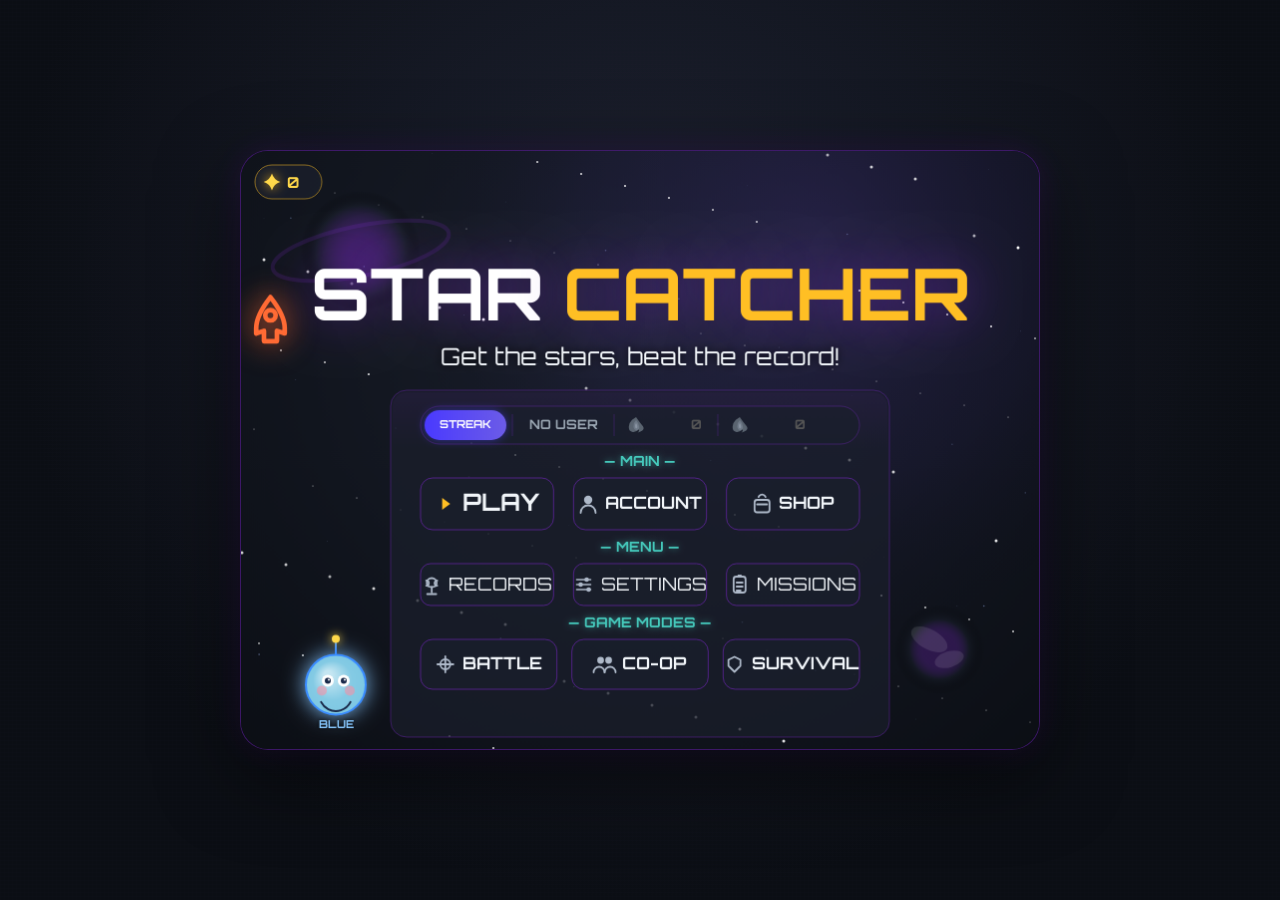
==== star-catcher-TEST.html @ f792147d "Added the shop and fixed some issues" ====
<!DOCTYPE html>
<html lang="en">

<head>
    <meta charset="UTF-8">
    <meta name="viewport" content="width=device-width, initial-scale=1.0">
    <title>🚀 Star Catcher - Space Game</title>
    <link href="https://fonts.googleapis.com/css2?family=Orbitron:wght@400;600;700;900&display=swap" rel="stylesheet">
    <link rel="stylesheet" href="palette.css">
    <style>
        :root {
            --ink: #f4f1e8;
            --muted: #9aa6b2;
            --panel: rgba(10, 15, 24, 0.86);
            --panel-strong: rgba(7, 10, 16, 0.96);
            --accent: #ff9f43;
            --accent-soft: #ffd56a;
            --accent-alt: #49d7c8;
            --border: rgba(255, 255, 255, 0.14);
        }

        * {
            box-sizing: border-box;
        }

        body {
            margin: 0;
            min-height: 100vh;
            display: grid;
            place-items: center;
            padding: 12px;
            background-color: var(--ink-black);
            background: radial-gradient(circle at 50% 30%, var(--shadow-grey) 0%, var(--ink-black) 70%);
            font-family: 'Orbitron', sans-serif;
            overflow: hidden;
            user-select: none;
            color: var(--platinum);
        }

        body::before {
            content: '';
            position: fixed;
            inset: 0;
            pointer-events: none;
            background-image:
                linear-gradient(rgba(138, 43, 226, 0.03) 1px, transparent 1px),
                linear-gradient(90deg, rgba(138, 43, 226, 0.02) 1px, transparent 1px),
                radial-gradient(circle at 50% 30%, rgba(138, 43, 226, 0.06), transparent 64%);
            background-size: 100% 4px, 4px 100%, auto;
            mix-blend-mode: screen;
            opacity: 0.20;
        }

        #gameCanvas {
            width: min(100vw - 24px, 800px);
            height: auto;
            max-height: calc(100vh - 24px);
            aspect-ratio: 4 / 3;
            border: 1px solid rgba(138, 43, 226, 0.4);
            border-radius: 28px;
            box-shadow:
                0 24px 80px rgba(0, 0, 0, 0.56),
                0 0 32px rgba(138, 43, 226, 0.15),
                0 0 0 1px rgba(138, 43, 226, 0.12) inset;
            background: rgba(6, 10, 18, 0.58);
            backdrop-filter: blur(8px) saturate(120%);
            cursor: pointer;
            touch-action: none;
            user-select: none;
        }

        .hud-button {
            position: fixed;
            z-index: 50;
            display: flex;
            align-items: center;
            justify-content: center;
            border: none;
            font-family: 'Orbitron', sans-serif;
            cursor: pointer;
            user-select: none;
            touch-action: manipulation;
            transition: transform 0.18s ease, box-shadow 0.18s ease, border-color 0.18s ease, background 0.18s ease;
        }

        .hud-button:active {
            transform: translateY(1px) scale(0.98);
        }

        .hud-button--pause {
            width: 72px;
            height: 72px;
            border-radius: 16px;
            border: 1px solid rgba(138, 43, 226, 0.4);
            background: rgba(26, 31, 44, 0.75);
            backdrop-filter: blur(10px);
            -webkit-backdrop-filter: blur(10px);
            color: var(--amber-gold);
            font-size: 32px;
            font-weight: 900;
            box-shadow: 0 8px 32px rgba(0, 0, 0, 0.5), 0 0 24px rgba(138, 43, 226, 0.15);
            transition: all 0.25s ease-in-out;
        }

        .hud-button--pause:hover {
            border-color: rgba(138, 43, 226, 0.9);
            box-shadow: 0 8px 32px rgba(0, 0, 0, 0.5), 0 0 15px rgba(138, 43, 226, 0.8);
            transform: translateY(-2px) scale(1.03);
        }

        .hud-button--pause:active {
            transform: scale(0.98);
            border-color: rgba(255, 191, 36, 0.8);
        }

        .key-hint {
            position: fixed;
            z-index: 50;
            display: none;
            align-items: center;
            justify-content: center;
            padding: 0 12px;
            min-width: 42px;
            height: 30px;
            border-radius: 15px;
            background: linear-gradient(180deg, rgba(70, 50, 10, 0.95), rgba(35, 22, 5, 0.95));
            border: 1px solid #ffd84a;
            color: #ffd84a;
            font-family: 'Orbitron', sans-serif;
            font-size: 14px;
            font-weight: 900;
            letter-spacing: 1px;
            text-shadow: 0 0 8px rgba(255, 216, 74, 0.7);
            box-shadow: 0 0 14px rgba(255, 216, 74, 0.4);
            opacity: 0;
            transition: opacity 0.28s ease;
            pointer-events: none;
            user-select: none;
            white-space: nowrap;
        }

        .account-card {
            display: none;
            position: absolute;
            /* Dropped from 50% so the card sits clearly below the
               account title/subtitle drawn at the top of the canvas. */
            top: 56%;
            left: 50%;
            transform: translate(-50%, -50%);
            z-index: 30;
            /* Phase-2A Glassmorphism: shadow-grey semi-transparent with blur */
            background: rgba(26, 31, 44, 0.75);
            backdrop-filter: blur(10px);
            -webkit-backdrop-filter: blur(10px);
            padding: 24px 22px 20px;
            border-radius: 16px;
            border: 1px solid rgba(138, 43, 226, 0.4);
            box-shadow: 0 8px 32px 0 rgba(0, 0, 0, 0.5), 0 0 20px rgba(138, 43, 226, 0.08);
            width: min(92vw, 360px);
            text-align: center;
        }

        .account-card__title {
            color: var(--platinum);
            font-family: 'Orbitron', sans-serif;
            font-size: 20px;
            margin-bottom: 18px;
            font-weight: 700;
            letter-spacing: 2px;
            text-transform: uppercase;
            text-shadow: 0 0 10px rgba(138, 43, 226, 0.6);
        }

        .account-card__input {
            width: 100%;
            background: rgba(26, 31, 44, 0.85);
            color: white;
            border: 1px solid rgba(138, 43, 226, 0.4);
            border-radius: 12px;
            padding: 12px;
            font-family: 'Orbitron', sans-serif;
            font-size: 18px;
            text-align: center;
            box-sizing: border-box;
            outline: none;
        }

        .account-card__input:focus {
            border-color: rgba(138, 43, 226, 0.8);
            box-shadow: 0 0 0 3px rgba(138, 43, 226, 0.2);
        }

        .account-card__actions {
            margin-top: 18px;
            display: flex;
            flex-wrap: wrap;
            justify-content: center;
            gap: 10px;
        }

        .account-card__button {
            display: inline-flex;
            align-items: center;
            justify-content: center;
            gap: 6px;
            flex: 1 1 112px;
            min-height: 40px;
            border-radius: 14px;
            border: 1px solid transparent;
            font-family: 'Orbitron', sans-serif;
            font-size: 13px;
            font-weight: 600;
            letter-spacing: 1px;
            cursor: pointer;
            transition: all 0.25s ease-in-out;
        }

        .account-card__button:hover {
            transform: translateY(-2px) scale(1.03);
        }

        .account-card__button:active {
            transform: scale(0.98);
        }

        .account-card__button--ghost {
            background: rgba(26, 31, 44, 0.75);
            color: var(--platinum);
            border-color: rgba(138, 43, 226, 0.3);
            transition: all 0.25s ease-in-out;
        }

        .account-card__button--ghost:hover {
            border-color: rgba(138, 43, 226, 0.7);
            box-shadow: 0 0 12px rgba(138, 43, 226, 0.4);
            transform: translateY(-2px) scale(1.03);
        }

        .account-card__button--ghost:active {
            transform: scale(0.98);
        }

        .account-card__button--primary {
            background: linear-gradient(135deg, #8a2be2, #6a1fb0);
            color: #ffffff;
            box-shadow: 0 0 16px rgba(138, 43, 226, 0.35);
            transition: all 0.25s ease-in-out;
        }

        .account-card__button--primary:hover {
            box-shadow: 0 0 15px rgba(255, 191, 36, 0.8);
            border-color: rgba(255, 191, 36, 0.6);
            background: linear-gradient(135deg, #a03cf0, #7a2ac0);
            transform: translateY(-2px) scale(1.03);
        }

        .account-card__button--primary:active {
            transform: scale(0.98);
            border-color: rgba(255, 191, 36, 0.9);
        }

        .account-card__button--secondary {
            background: rgba(26, 31, 44, 0.85);
            color: var(--platinum);
            border-color: rgba(138, 43, 226, 0.3);
            transition: all 0.25s ease-in-out;
        }

        .account-card__button--secondary:hover {
            border-color: rgba(138, 43, 226, 0.8);
            box-shadow: 0 0 15px rgba(138, 43, 226, 0.5);
            transform: translateY(-2px) scale(1.03);
        }

        .account-card__button--secondary:active {
            transform: scale(0.98);
        }

        .account-card__button--danger {
            margin-top: 10px;
            background: rgba(26, 31, 44, 0.85);
            color: #ffb0b0;
            border-color: rgba(255, 120, 120, 0.22);
            transition: all 0.25s ease-in-out;
        }

        .account-card__button--danger:hover {
            border-color: rgba(255, 120, 120, 0.6);
            box-shadow: 0 0 15px rgba(255, 80, 80, 0.4);
            transform: translateY(-2px) scale(1.03);
        }

        .account-card__button--danger:active {
            transform: scale(0.98);
        }
    </style>
</head>

<body>
    <canvas id="gameCanvas" width="800" height="600"></canvas>

    <button id="pauseButton" class="hud-button hud-button--pause" aria-label="Game Pause" aria-keyshortcuts="P"
        title="Pause / Resume (press P)" style="display: none;">
        <svg id="pauseIcon" width="28" height="28" viewBox="0 0 24 24" fill="currentColor" aria-hidden="true">
            <rect x="5" y="4" width="5" height="16" rx="1.5" />
            <rect x="14" y="4" width="5" height="16" rx="1.5" />
        </svg>
    </button>

    <!-- Small "P" key hint pill that sits BESIDE the pause button so the
         player sees that the keyboard shortcut exists. Hidden by default
         (display:none) and shown only during PLAYING / PAUSED via JS. The
         same gold palette as the menu's "M KEY" pill keeps it on-brand and
         gives the indicator visual weight without competing with the
         pause icon for attention. -->
    <span id="pauseKeyHint" class="key-hint" aria-hidden="true">P</span>
    <!-- S key hint pill — stacked directly below the P pill by the
         modified positionPauseKeyHint function so the player sees
         that the keyboard shortcut exists. Hidden by default
         (display:none) and shown only during PLAYING / PAUSED via
         JS, mirroring the P pill exactly. Same gold palette so it
         reads as its sibling rather than a separate widget. -->
    <span id="saveKeyHint" class="key-hint" aria-hidden="true">S</span>

    <div id="mobileAccountInput" class="account-card">
        <div class="account-card__title"><svg width="16" height="16" viewBox="-9 -9 18 18" fill="none"
                stroke="currentColor" stroke-width="1.6" stroke-linecap="round" aria-hidden="true">
                <circle cx="0" cy="-3.5" r="3.2" />
                <path d="M-7 7a7 7 0 0 1 14 0" />
            </svg> NEW ACCOUNT</div>
        <input type="text" id="accountMobileInput" maxlength="12" placeholder="Name (max 12 char)"
            class="account-card__input">
        <div class="account-card__actions">
            <button id="mobileClearNameBtn" class="account-card__button account-card__button--ghost"><svg width="14"
                    height="14" viewBox="-1 -1 14 14" fill="none" stroke="currentColor" stroke-width="1.5"
                    stroke-linecap="round" stroke-linejoin="round" aria-hidden="true">
                    <path d="M2 3.5h8M3.5 3.5l.6 7a1 1 0 0 0 1 .9h3.8a1 1 0 0 0 1-.9l.6-7" />
                    <path d="M5.5 3V2.2a.8.8 0 0 1 .8-.7h1.4a.8.8 0 0 1 .8.7V3" />
                </svg> Clear Name</button>
            <button id="mobileConfirmBtn" class="account-card__button account-card__button--primary"><svg width="14"
                    height="14" viewBox="-1 -1 14 14" fill="none" stroke="currentColor" stroke-width="2.2"
                    stroke-linecap="round" stroke-linejoin="round" aria-hidden="true">
                    <path d="M2 7l3 3L12 3" />
                </svg> CONFIRM</button>
            <button id="mobileCancelBtn" class="account-card__button account-card__button--secondary"><svg width="14"
                    height="14" viewBox="-1 -1 14 14" fill="none" stroke="currentColor" stroke-width="2.2"
                    stroke-linecap="round" aria-hidden="true">
                    <path d="M3 3l8 8M11 3l-8 8" />
                </svg> CANCEL</button>
        </div>
        <div style="margin-top: 15px;">
            <button id="mobileClearAccountBtn" class="account-card__button account-card__button--danger"><svg width="14"
                    height="14" viewBox="-1 -1 14 14" fill="none" stroke="currentColor" stroke-width="1.5"
                    stroke-linecap="round" stroke-linejoin="round" aria-hidden="true">
                    <path d="M2 3.5h8M3.5 3.5l.6 7a1 1 0 0 0 1 .9h3.8a1 1 0 0 0 1-.9l.6-7" />
                    <path d="M5.5 3V2.2a.8.8 0 0 1 .8-.7h1.4a.8.8 0 0 1 .8.7V3" />
                </svg> Clear Account</button>
        </div>
    </div>


    <script>
        /* ============================================================
           STAR CATCHER - single-file game code
           ------------------------------------------------------------
           TABLE OF CONTENTS
            0.  Setup: canvas, context, device helpers
            1.  Game state and global variables
            2.  Audio setup (music + SFX)
            3.  Records management (localStorage)
            4.  Game logic (missions, entities, run lifecycle)
            5.  Update loops (classic/survival/battle/boss/coop)
            6.  Drawing functions (screens + renderers)
            7.  Menu action dispatch
            8.  Input handlers, save helpers and DOM wiring
            9.  Polyfill and utilities
            10. Game loop and initialization
           ------------------------------------------------------------
           Conventions
            - Top-level sections are numbered "N. TITLE".
            - Subsections are marked "// ===== N.M title =====".
            - All comments are written in English.
        ============================================================ */
        /* ============================================================
           0. SETUP CANVAS AND CONTEXT
        ============================================================ */
        const FIRE_RATE_COOLDOWN_MS = 140; // minimum delay between shots in Battle mode

        const canvas = document.getElementById('gameCanvas');
        const ctx = canvas.getContext('2d');
        // Right-click on the canvas normally pops the browser context
        // menu (Reload, Inspect, etc.). Battle Mode uses right-click to
        // fire a blue ray bullet, so the menu must be suppressed while
        // the player is interacting with the game. preventDefault on
        // `contextmenu` does not affect left-click behaviour, so the
        // existing ship-move handler keeps working untouched.
        // ===== 0.1 Canvas + right-click suppression =====
        canvas.addEventListener('contextmenu', (e) => {
            e.preventDefault();
        });

        // ===== Settings-panel wheel scroll ===========================
        // Mouse-wheel / trackpad vertical scroll acts ONLY while the
        // SETTINGS screen is up; in every other state the event is a
        // no-op so the existing targetX-write in mousemove keeps the
        // ship steering untouched. deltaY is sign-only-amplified by a
        // fixed step (~120 px) so a single physical wheel notch jumps
        // roughly one row instead of micro-scrolling by line height.
        // preventDefault stops the browser from intercepting it for
        // page-scroll on touch devices that emulate wheel events.
        // ===== 0.2 Settings-panel wheel scroll =====
        canvas.addEventListener('wheel', (e) => {
            if (gameState !== GAME_STATES.SETTINGS) return;
            const step = 120;
            const next = settingsScrollY + Math.sign(e.deltaY) * step;
            // Use SETTINGS_SCROLL_MAX (module-level) instead of the
            // local `scrollRange` declared inside drawSettingsScreen,
            // otherwise the reference would throw a ReferenceError
            // when the wheel handler fires before that function has
            // ever been called.
            settingsScrollY = Math.max(0, Math.min(next, SETTINGS_SCROLL_MAX));
            e.preventDefault();
        }, { passive: false });

        // Detect a touch-first device or narrow viewport — used to dial
        // back background / overlay work on phones. Re-evaluated on
        // resize and orientationchange so a tablet that narrows after
        // boot picks up the same perf tweaks.
        // ===== 0.3 Device detection (mobile) =====
        function detectMobile() {
            return ('ontouchstart' in window || navigator.maxTouchPoints > 0)
                || window.innerWidth <= 768;
        }
        let IS_MOBILE = detectMobile();
        window.addEventListener('resize', () => {
            IS_MOBILE = detectMobile();
            positionPauseButton();
        });
        window.addEventListener('orientationchange', () => {
            IS_MOBILE = detectMobile();
            // Reposition after the orientationchange event finishes —
            // some browsers fire before the new viewport dimensions are
            // committed, so a short timeout locks in the correct layout.
            setTimeout(positionPauseButton, 100);
        });

        // Convert a DOM event (mouse OR touch) into canvas-internal pixel
        // coordinates. Re-evaluates the bounding rect on every call so
        // it stays correct across orientation changes and address-bar
        // resizes, which cost essentially nothing.
        // ===== 0.4 Input -> canvas-coordinate helper =====
        function getGameCoords(event) {
            const rect = canvas.getBoundingClientRect();
            const scaleX = canvas.width / rect.width;
            const scaleY = canvas.height / rect.height;
            let clientX, clientY;
            if (event.touches && event.touches.length > 0) {
                clientX = event.touches[0].clientX;
                clientY = event.touches[0].clientY;
            } else if (event.changedTouches && event.changedTouches.length > 0) {
                clientX = event.changedTouches[0].clientX;
                clientY = event.changedTouches[0].clientY;
            } else {
                clientX = event.clientX;
                clientY = event.clientY;
            }
            return {
                x: (clientX - rect.left) * scaleX,
                y: (clientY - rect.top) * scaleY
            };
        }

        /* ============================================================
           1. GAME STATE AND GLOBAL VARIABLES
        ============================================================ */
        // ===== 1.1 Game states + modes =====
        const GAME_STATES = {
            MENU: 'menu',
            ACCOUNT: 'account',
            // 'difficulty' sits BETWEEN MENU and PLAYING / BATTLE: when
            // the player taps the Battle button on the menu they
            // briefly land here to pick Easy / Normal / Hard before the
            // run actually starts. drawDifficultyScreen() handles the
            // 3-card UI + the menuButtons entries; handleMenuAction's
            // `pickDifficulty_*` cases route through startGame() with
            // the chosen difficulty set on `battleDifficulty`.
            DIFFICULTY: 'difficulty',
            // 'coopSelect' is the CO-OP equivalent of 'difficulty': a
            // small picker between the menu and the run where the player
            // chooses Same Device (the classic two-player CO-OP) or
            // Separate Devices (currently a coming-soon placeholder).
            COOP_SELECT: 'coop_select',
            PLAYING: 'playing',
            PAUSED: 'paused',
            SETTINGS: 'settings',
            RECORDS: 'records',
            MISSIONS: 'missions',
            // 'shop' is the SKIN SHOP sub-screen reachable from the main
            // menu: players spend stars (earned in Classic matches) to
            // unlock different-colored skins for the main character and
            // the Blue mascot.
            SHOP: 'shop',
            // 'bossUnlock' is a second page INSIDE the MISSION section:
            // a dedicated screen listing the three record achievements
            // that unlock BOSS FIGHT mode, with live progress and how
            // much is still missing. Opened via the '−' button on the
            // Missions screen, or automatically when a locked BOSS FIGHT
            // card is tapped in the Battle difficulty picker.
            BOSS_UNLOCK: 'boss_unlock'
        };

        const GAME_MODES = {
            CLASSIC: 'classic',
            SURVIVAL: 'survival',
            BATTLE: 'battle',
            // CO-OP: two-player mode on the same keyboard with ONE
            // shared health pool.
            //   * Blue (mouse) collects stars; catching heals the pool,
            //     missing a star drains it.
            //   * Green (arrow keys) shoots light-green beams at enemies;
            //     kills score +2 and heal the pool, enemy bullets drain it.
            //   If the shared pool hits 0, both players lose together.
            //   Score is 1 per star + 2 per enemy kill.
            COOP: 'coop',
            // BOSS FIGHT: a Battle-style duel against the crowned alien
            // UFO king. HP, kills and the HUD behave exactly like Battle;
            // on top of the usual enemies the field also carries fast
            // boss missiles, meteorites and healing stars. The mode
            // is unlocked only after the three record achievements.
            BOSS: 'boss'
        };

        // ===== 1.2 Runtime state =====
        let gameState = GAME_STATES.MENU;
        let gameMode = GAME_MODES.CLASSIC;
        let survivalStartTime = 0;        // Date.now() when survival run starts
        let survivalScorePerSecondTick = 0; // accumulator that turns real time into integer seconds
        let currentUser = null;
        let accountInput = '';
        let isPaused = false;
        // Remembers where the user was BEFORE entering SETTINGS so the
        // 'settingsBack' case can route BACK to PAUSED when SETTINGS was
        // opened from the pause overlay, and BACK to MENU otherwise.
        let gameStateBeforeSettings = GAME_STATES.MENU;
        let mobileInputVisible = false;

        // Play-time tracking: how long the player spent in the
        // PLAYING state on the current account. The timer is paused
        // while the game is PAUSED so only active play counts toward
        // the "How much time did you play" totals shown on the
        // Records screen.
        let playingStartedAt = 0;

        let settings = {
            schemaVersion: 4,                  // bump when migrations land so loadSettings skips them
            music: true,
            classicMusic: true,
            survivalMusic: true,
            sfx: true,
            menuVolume: 0.7,
            classicVolume: 0.7,
            survivalVolume: 0.7,
            // Survival mode: when true the player follows the mouse cursor
            // EXACTLY (no smoothing) and can roam anywhere on screen —
            // affects player.x AND player.y. Defaults to false so the
            // original bottom-strip dodging behaviour stays the default.
            survivalFreeMovement: false
        };

        const player = {
            x: 400,
            y: 550,
            radius: 100,
            targetX: 400,
            // Battle Mode uses HP instead of lives (Battle ships are tougher
            // and the player must weather sustained enemy fire without
            // losing all their hearts in 2 seconds).
            hp: 100
        };

        // Raw mouse/touch coordinates in canvas pixels. The mousemove
        // handler updates these on every event regardless of gameState,
        // so update() can read them in the very first frame after
        // entering Survival-with-free-movement (when the player model
        // still sits at its default y=550 but the cursor already lives
        // somewhere up at, say, y=120).
        let mouseX = 400;
        let mouseY = 550;

        // ===== 1.3 Button hover system =====
        // ----- Phase-2B Button hover tracking -----
        // Tracks which menuButtons action is currently hovered and
        // smoothly interpolates hoverStrength 0→1 (enter) / 1→0 (exit)
        // so buttons animate rather than snapping between states.
        let btnHoverTarget = null;   // menuButtons[].action string or null
        let btnHoverCurrent = null;  // currently displayed hover target (lerps toward btnHoverTarget)
        let btnHoverStrength = 0;    // 0 = idle, 1 = fully hovered
        let btnHoverLastMs = 0;      // Date.now() of last strength update
        const BTN_HOVER_LERP = 0.18; // lerp rate per ~16ms frame

        // Phase-2B: reusable glassmorphism button renderer.
        // Draws a rounded-rect button with fill + stroke + text, then
        // optionally layers a glow and scale transform when hovered.
        //   isPrimary: amber-gold glow instead of blue-violet
        //   hoverStrength: 0..1 from btnHoverStrength
        // ---- Vector icon helper (used by drawGlassButton) ----
        // Draws a small geometric icon (no emoji) inside a 22 x 22 box
        // centred on (x, y). Vector icons render pixel-identically on every
        // device (emoji does not) and read as deliberately designed.
        function drawVectorIcon(type, x, y, color, scale) {
            ctx.save();
            ctx.translate(x, y);
            // 'trophy' is an alias for the 'records' trophy artwork so
            // screens can name the icon semantically.
            if (type === 'trophy') type = 'records';
            // Optional uniform scale lets one 22x22 box serve both small
            // badges (scale ~0.6) and large hero glyphs (scale ~2.4).
            const s = scale || 1;
            if (s !== 1) ctx.scale(s, s);
            ctx.strokeStyle = color;
            ctx.fillStyle = color;
            ctx.lineWidth = 1.8;
            ctx.lineJoin = 'round';
            ctx.lineCap = 'round';

            switch (type) {
                case 'play': // filled triangle, points right
                    ctx.beginPath();
                    ctx.moveTo(-3, -6);
                    ctx.lineTo(5, 0);
                    ctx.lineTo(-3, 6);
                    ctx.closePath();
                    ctx.fill();
                    break;
                case 'chevron': { // solid right-pointing chevron (nav arrows)
                    ctx.beginPath();
                    ctx.moveTo(-5, -7);
                    ctx.lineTo(4, 0);
                    ctx.lineTo(-5, 7);
                    ctx.closePath();
                    ctx.fill();
                    break;
                }
                case 'chevronLeft': { // solid left-pointing chevron (back arrows)
                    ctx.beginPath();
                    ctx.moveTo(5, -7);
                    ctx.lineTo(-4, 0);
                    ctx.lineTo(5, 7);
                    ctx.closePath();
                    ctx.fill();
                    break;
                }
                case 'account': // head + shoulders
                    ctx.beginPath();
                    ctx.arc(0, -4, 4.2, 0, Math.PI * 2);
                    ctx.fill();
                    ctx.beginPath();
                    ctx.arc(0, 9, 7.5, Math.PI, 0);
                    ctx.stroke();
                    break;
                case 'records': { // trophy: bowl, handles, stem, base
                    ctx.beginPath();
                    ctx.arc(0, -1.5, 5, Math.PI, 0);
                    ctx.lineTo(4, 1.5);
                    ctx.quadraticCurveTo(0, 3.5, -4, 1.5);
                    ctx.closePath();
                    ctx.stroke();
                    ctx.beginPath();
                    ctx.moveTo(0, 2.5);
                    ctx.lineTo(0, 7.5);
                    ctx.moveTo(-4.5, 9.5);
                    ctx.lineTo(4.5, 9.5);
                    ctx.stroke();
                    ctx.beginPath();
                    ctx.arc(-5.5, -1.5, 2.6, Math.PI * 0.5, Math.PI * 1.5, true);
                    ctx.stroke();
                    ctx.beginPath();
                    ctx.arc(5.5, -1.5, 2.6, Math.PI * 1.5, Math.PI * 0.5, true);
                    ctx.stroke();
                    break;
                }
                case 'settings': { // three sliders with knobs
                    ctx.lineWidth = 1.6;
                    for (let i = 0; i < 3; i++) {
                        const sy = -5 + i * 5;
                        ctx.beginPath();
                        ctx.moveTo(-7, sy);
                        ctx.lineTo(7, sy);
                        ctx.stroke();
                    }
                    ctx.beginPath();
                    ctx.arc(3, -5, 2.3, 0, Math.PI * 2);
                    ctx.fill();
                    ctx.beginPath();
                    ctx.arc(-3, 0, 2.3, 0, Math.PI * 2);
                    ctx.fill();
                    ctx.beginPath();
                    ctx.arc(5, 5, 2.3, 0, Math.PI * 2);
                    ctx.fill();
                    break;
                }
                case 'missions': { // clipboard with a couple of lines
                    ctx.beginPath();
                    ctx.roundRect(-6, -8, 12, 16, 2.5);
                    ctx.stroke();
                    ctx.fillRect(-2, -10, 4, 2.5);
                    ctx.beginPath();
                    ctx.moveTo(-3, -2);
                    ctx.lineTo(3, -2);
                    ctx.moveTo(-3, 2);
                    ctx.lineTo(3, 2);
                    ctx.moveTo(-3, 6);
                    ctx.lineTo(1, 6);
                    ctx.stroke();
                    break;
                }
                case 'battle': { // crosshair
                    ctx.beginPath();
                    ctx.arc(0, 0, 5, 0, Math.PI * 2);
                    ctx.stroke();
                    ctx.beginPath();
                    ctx.moveTo(-8, 0);
                    ctx.lineTo(8, 0);
                    ctx.moveTo(0, -8);
                    ctx.lineTo(0, 8);
                    ctx.stroke();
                    break;
                }
                case 'coop': { // two overlapping player silhouettes
                    ctx.beginPath();
                    ctx.arc(-4, -4, 3.4, 0, Math.PI * 2);
                    ctx.fill();
                    ctx.beginPath();
                    ctx.arc(4, -4, 3.4, 0, Math.PI * 2);
                    ctx.fill();
                    ctx.beginPath();
                    ctx.arc(-5.5, 8, 5.5, Math.PI, 0);
                    ctx.stroke();
                    ctx.beginPath();
                    ctx.arc(5.5, 8, 5.5, Math.PI, 0);
                    ctx.stroke();
                    break;
                }
                case 'survival': { // shield (protection)
                    ctx.beginPath();
                    ctx.moveTo(0, -7.5);
                    ctx.lineTo(6, -4.5);
                    ctx.lineTo(6, 1.5);
                    ctx.lineTo(0, 7.5);
                    ctx.lineTo(-6, 1.5);
                    ctx.lineTo(-6, -4.5);
                    ctx.closePath();
                    ctx.stroke();
                    break;
                }
                case 'shield': { // shield outline (HUD)
                    ctx.beginPath();
                    ctx.moveTo(0, -8);
                    ctx.lineTo(6.5, -5.5);
                    ctx.lineTo(6.5, 2);
                    ctx.quadraticCurveTo(6.5, 6.5, 0, 9);
                    ctx.quadraticCurveTo(-6.5, 6.5, -6.5, 2);
                    ctx.lineTo(-6.5, -5.5);
                    ctx.closePath();
                    ctx.stroke();
                    break;
                }
                case 'star': { // 4-point sparkle star
                    ctx.beginPath();
                    ctx.moveTo(0, -8);
                    ctx.quadraticCurveTo(1.8, -1.8, 8, 0);
                    ctx.quadraticCurveTo(1.8, 1.8, 0, 8);
                    ctx.quadraticCurveTo(-1.8, 1.8, -8, 0);
                    ctx.quadraticCurveTo(-1.8, -1.8, 0, -8);
                    ctx.closePath();
                    ctx.fill();
                    break;
                }
                case 'skull': { // skull: cranium + eyes + jaw
                    ctx.beginPath();
                    ctx.arc(0, -2, 6.5, Math.PI, 0);
                    ctx.lineTo(6.5, 4);
                    ctx.quadraticCurveTo(6.5, 8, 4, 8);
                    ctx.lineTo(-4, 8);
                    ctx.quadraticCurveTo(-6.5, 8, -6.5, 4);
                    ctx.closePath();
                    ctx.stroke();
                    ctx.beginPath();
                    ctx.arc(-2.6, 0.5, 2, 0, Math.PI * 2);
                    ctx.fill();
                    ctx.beginPath();
                    ctx.arc(2.6, 0.5, 2, 0, Math.PI * 2);
                    ctx.fill();
                    break;
                }
                case 'target': { // concentric rings + centre dot
                    ctx.beginPath();
                    ctx.arc(0, 0, 7, 0, Math.PI * 2);
                    ctx.stroke();
                    ctx.beginPath();
                    ctx.arc(0, 0, 4.2, 0, Math.PI * 2);
                    ctx.stroke();
                    ctx.beginPath();
                    ctx.arc(0, 0, 1.4, 0, Math.PI * 2);
                    ctx.fill();
                    break;
                }
                case 'lock': { // padlock: shackle + body
                    ctx.beginPath();
                    ctx.arc(0, -3.5, 4, Math.PI, 0);
                    ctx.stroke();
                    ctx.beginPath();
                    ctx.roundRect(-6.5, -1, 13, 9, 2);
                    ctx.stroke();
                    ctx.beginPath();
                    ctx.arc(0, 2.5, 1.5, 0, Math.PI * 2);
                    ctx.fill();
                    break;
                }
                case 'crown': { // three-point crown
                    ctx.beginPath();
                    ctx.moveTo(-8, 6.5);
                    ctx.lineTo(-8, -1.5);
                    ctx.lineTo(-3.5, 3);
                    ctx.lineTo(0, -6);
                    ctx.lineTo(3.5, 3);
                    ctx.lineTo(8, -1.5);
                    ctx.lineTo(8, 6.5);
                    ctx.closePath();
                    ctx.stroke();
                    break;
                }
                case 'flame': { // flame silhouette: pointed wavy top + notched side
                    ctx.beginPath();
                    ctx.moveTo(0, -8);
                    ctx.quadraticCurveTo(1, -4.5, 4.5, -1);
                    ctx.quadraticCurveTo(7.5, 1, 7.8, 3.5);
                    ctx.quadraticCurveTo(8, 5.5, 5.5, 6);
                    ctx.quadraticCurveTo(3, 7.6, 0, 7.2);
                    ctx.quadraticCurveTo(-3.8, 7, -6.8, 4.5);
                    ctx.quadraticCurveTo(-7.8, 1.5, -5.5, -1.5);
                    ctx.quadraticCurveTo(-3.5, -4.5, -1, -5);
                    ctx.quadraticCurveTo(0, -6.5, 0, -8);
                    ctx.closePath();
                    ctx.fill();
                    break;
                }
                case 'calendar': { // calendar: header + rings
                    ctx.beginPath();
                    ctx.roundRect(-8, -6, 16, 13, 2);
                    ctx.stroke();
                    ctx.beginPath();
                    ctx.moveTo(-8, -2);
                    ctx.lineTo(8, -2);
                    ctx.stroke();
                    ctx.beginPath();
                    ctx.arc(-4.5, -8.5, 1.4, 0, Math.PI * 2);
                    ctx.stroke();
                    ctx.beginPath();
                    ctx.arc(4.5, -8.5, 1.4, 0, Math.PI * 2);
                    ctx.stroke();
                    break;
                }
                case 'check': { // check mark
                    ctx.beginPath();
                    ctx.moveTo(-6.5, 0.5);
                    ctx.lineTo(-2, 5.5);
                    ctx.lineTo(6.5, -4.5);
                    ctx.stroke();
                    break;
                }
                case 'box': { // empty rounded box (un-checked)
                    ctx.beginPath();
                    ctx.roundRect(-6.5, -6.5, 13, 13, 3);
                    ctx.stroke();
                    break;
                }
                case 'heart': { // heart
                    ctx.beginPath();
                    ctx.moveTo(0, 7);
                    ctx.bezierCurveTo(-9, 1, -6, -7, 0, -2);
                    ctx.bezierCurveTo(6, -7, 9, 1, 0, 7);
                    ctx.closePath();
                    ctx.fill();
                    break;
                }
                case 'medal': { // medal: ribbon + coin
                    ctx.beginPath();
                    ctx.arc(0, 2.5, 5.5, 0, Math.PI * 2);
                    ctx.stroke();
                    ctx.beginPath();
                    ctx.moveTo(-3.5, -0.5);
                    ctx.lineTo(-6, -8);
                    ctx.lineTo(-1.5, -5);
                    ctx.moveTo(3.5, -0.5);
                    ctx.lineTo(6, -8);
                    ctx.lineTo(1.5, -5);
                    ctx.stroke();
                    break;
                }
                case 'boom': { // explosion starburst
                    ctx.beginPath();
                    ctx.moveTo(0, -9);
                    for (let i = 1; i < 8; i++) {
                        const a = i * Math.PI / 4 - Math.PI / 2;
                        const r = i % 2 === 0 ? 9 : 4.2;
                        ctx.lineTo(Math.cos(a) * r, Math.sin(a) * r);
                    }
                    ctx.closePath();
                    ctx.fill();
                    break;
                }
                case 'home': { // house: roof + body + door
                    ctx.beginPath();
                    ctx.moveTo(-9, 2);
                    ctx.lineTo(0, -8);
                    ctx.lineTo(9, 2);
                    ctx.closePath();
                    ctx.stroke();
                    ctx.beginPath();
                    ctx.roundRect(-6, 1.5, 12, 7, 1.5);
                    ctx.stroke();
                    ctx.fillRect(-2, 4.5, 4, 4);
                    break;
                }
                case 'save': { // floppy disk
                    ctx.beginPath();
                    ctx.roundRect(-8, -7, 16, 14, 1.5);
                    ctx.stroke();
                    ctx.beginPath();
                    ctx.roundRect(-6, 4, 7, 3, 1);
                    ctx.stroke();
                    ctx.fillRect(3.5, -5, 3, 3);
                    break;
                }
                case 'shop': { // shopping bag: handle + body + stitch
                    ctx.beginPath();
                    ctx.arc(0, -5.5, 3.8, Math.PI * 1.12, Math.PI * -0.12);
                    ctx.stroke();
                    ctx.beginPath();
                    ctx.roundRect(-7.5, -4, 15, 12.5, 2.5);
                    ctx.stroke();
                    ctx.beginPath();
                    ctx.moveTo(-5, 0.5);
                    ctx.lineTo(5, 0.5);
                    ctx.stroke();
                    break;
                }
                case 'note': { // music note
                    ctx.beginPath();
                    ctx.ellipse(-4, 4.5, 2.8, 2, 0, 0, Math.PI * 2);
                    ctx.fill();
                    ctx.beginPath();
                    ctx.moveTo(-1.2, 4.5);
                    ctx.lineTo(-1.2, -5.5);
                    ctx.lineTo(6, -3.5);
                    ctx.lineTo(6, 3);
                    ctx.stroke();
                    break;
                }
                case 'speaker': { // speaker: box + cone + waves
                    ctx.beginPath();
                    ctx.roundRect(-8, -6, 5, 12, 1.5);
                    ctx.stroke();
                    ctx.beginPath();
                    ctx.moveTo(-3, -6);
                    ctx.lineTo(3, -9);
                    ctx.lineTo(3, 9);
                    ctx.lineTo(-3, 6);
                    ctx.closePath();
                    ctx.fill();
                    ctx.beginPath();
                    ctx.arc(5, 0, 2, 0, Math.PI * 2);
                    ctx.stroke();
                    ctx.beginPath();
                    ctx.arc(8.5, 0, 3, -0.9, 0.9);
                    ctx.stroke();
                    break;
                }
                case 'gamepad': { // gamepad: body + d-pad + buttons
                    ctx.beginPath();
                    ctx.roundRect(-9, -5, 18, 10, 5);
                    ctx.stroke();
                    ctx.beginPath();
                    ctx.moveTo(-4.5, -2);
                    ctx.lineTo(-4.5, 2);
                    ctx.moveTo(-6.5, 0);
                    ctx.lineTo(-2.5, 0);
                    ctx.stroke();
                    ctx.beginPath();
                    ctx.arc(4.5, -1.5, 1.2, 0, Math.PI * 2);
                    ctx.fill();
                    ctx.beginPath();
                    ctx.arc(6.5, 1.5, 1.2, 0, Math.PI * 2);
                    ctx.fill();
                    break;
                }
                case 'mouse': { // computer mouse
                    ctx.beginPath();
                    ctx.roundRect(-5, -8, 10, 16, 5);
                    ctx.stroke();
                    ctx.beginPath();
                    ctx.moveTo(0, -8);
                    ctx.lineTo(0, -2.5);
                    ctx.stroke();
                    ctx.beginPath();
                    ctx.moveTo(0, 8);
                    ctx.lineTo(0, 11);
                    ctx.stroke();
                    break;
                }
                case 'monitor': { // desktop monitor
                    ctx.beginPath();
                    ctx.roundRect(-9, -8, 18, 12, 2);
                    ctx.stroke();
                    ctx.beginPath();
                    ctx.moveTo(-3, 4);
                    ctx.lineTo(3, 4);
                    ctx.moveTo(0, 4);
                    ctx.lineTo(0, 8);
                    ctx.moveTo(-4.5, 8);
                    ctx.lineTo(4.5, 8);
                    ctx.stroke();
                    break;
                }
                case 'antenna': { // satellite dish + signal
                    ctx.beginPath();
                    ctx.arc(0, -3, 6, Math.PI * 0.8, Math.PI * 0.2, true);
                    ctx.stroke();
                    ctx.beginPath();
                    ctx.moveTo(-2.5, -7.5);
                    ctx.lineTo(2.5, -7.5);
                    ctx.stroke();
                    ctx.beginPath();
                    ctx.moveTo(0, 2);
                    ctx.lineTo(0, 9);
                    ctx.stroke();
                    ctx.beginPath();
                    ctx.arc(-8, 2, 1.5, 0, Math.PI * 2);
                    ctx.stroke();
                    break;
                }
                case 'clock': { // stopwatch / timer
                    ctx.beginPath();
                    ctx.arc(0, -1, 7, 0, Math.PI * 2);
                    ctx.stroke();
                    ctx.beginPath();
                    ctx.moveTo(0, -1);
                    ctx.lineTo(0, -5);
                    ctx.moveTo(0, -1);
                    ctx.lineTo(4, 1.5);
                    ctx.stroke();
                    ctx.beginPath();
                    ctx.moveTo(-3, -8);
                    ctx.lineTo(-3, -11);
                    ctx.moveTo(3, -8);
                    ctx.lineTo(3, -11);
                    ctx.stroke();
                    break;
                }
                case 'rocket': { // rocket: nose + body + window
                    ctx.beginPath();
                    ctx.moveTo(0, -9);
                    ctx.quadraticCurveTo(5.5, -2, 5.5, 3);
                    ctx.lineTo(5.5, 5);
                    ctx.lineTo(2.5, 4);
                    ctx.lineTo(2.5, 8);
                    ctx.lineTo(-2.5, 8);
                    ctx.lineTo(-2.5, 4);
                    ctx.lineTo(-5.5, 5);
                    ctx.lineTo(-5.5, 3);
                    ctx.quadraticCurveTo(-5.5, -2, 0, -9);
                    ctx.closePath();
                    ctx.stroke();
                    ctx.beginPath();
                    ctx.arc(0, -2, 2, 0, Math.PI * 2);
                    ctx.stroke();
                    break;
                }
                case 'refresh': { // circular retry arrow
                    ctx.beginPath();
                    ctx.arc(0, 0, 7, -0.6, 4.7, true);
                    ctx.stroke();
                    ctx.beginPath();
                    ctx.moveTo(-4.5, -7);
                    ctx.lineTo(-1.5, -2.5);
                    ctx.lineTo(3.5, -4.5);
                    ctx.stroke();
                    break;
                }
                case 'pause': { // two vertical bars
                    ctx.fillRect(-6.5, -7, 4.5, 14);
                    ctx.fillRect(2, -7, 4.5, 14);
                    break;
                }
            }
            ctx.restore();
        }

        // ----- Layered flame renderer (menu + missions streaks) -----
        // The old single-shape flame icon read as a water droplet; this
        // draws a real flame in the classic palette — an outer body,
        // an inner tongue and a hot white-yellow core, all in the default
        // red/orange/yellow colours when lit, or a grey silhouette when
        // off. The caller's shadow (flicker glow) is left untouched so
        // the streak flames keep their animated halo.
        function drawFlameIcon(x, y, scale, lit, baseColor) {
            ctx.save();
            ctx.translate(x, y);
            ctx.scale(scale, scale);
            const body = lit ? (baseColor || '#ff8a2b') : '#5a6470';
            const inner = lit
                ? (baseColor === '#e74c3c' || baseColor === '#cc4040' ? '#ff9d8a' : '#ffd98a')
                : '#6f7a88';
            const core = lit ? '#fff6da' : '#8a95a3';
            // Outer flame silhouette — pointed, wavy top with an inward
            // notch on the right so it reads as flickering fire.
            ctx.fillStyle = body;
            ctx.beginPath();
            ctx.moveTo(0, -9);
            ctx.bezierCurveTo(2.5, -5.5, 5, -2, 7.8, 1.5);
            ctx.quadraticCurveTo(9.5, 4.5, 7, 6);
            ctx.quadraticCurveTo(4.5, 7.5, 1.8, 8.4);
            ctx.quadraticCurveTo(4.2, 6.6, 3.2, 4.6);
            ctx.quadraticCurveTo(-0.5, 8.6, -4.5, 7.6);
            ctx.quadraticCurveTo(-8.5, 6.6, -8, 1.5);
            ctx.quadraticCurveTo(-7.5, -3, -4.5, -5.8);
            ctx.closePath();
            ctx.fill();
            // Inner flame tongue
            ctx.fillStyle = inner;
            ctx.beginPath();
            ctx.moveTo(0, -5.5);
            ctx.quadraticCurveTo(3.2, -2, 3.6, 2);
            ctx.quadraticCurveTo(3.8, 5, 1, 5.6);
            ctx.quadraticCurveTo(-2.5, 6, -2.8, 1.5);
            ctx.quadraticCurveTo(-3, -2.8, 0, -5.5);
            ctx.closePath();
            ctx.fill();
            // Hot white-yellow core
            ctx.fillStyle = core;
            ctx.beginPath();
            ctx.moveTo(0, -2.2);
            ctx.quadraticCurveTo(1.4, -0.2, 1.5, 1.8);
            ctx.quadraticCurveTo(1.6, 3.4, 0.4, 3.6);
            ctx.quadraticCurveTo(-1, 3.8, -1.1, 1.2);
            ctx.quadraticCurveTo(-1.2, -0.6, 0, -2.2);
            ctx.closePath();
            ctx.fill();
            ctx.restore();
        }

        // ----- Icon + text label helpers -----
        // drawIconLabel* draw a vector icon immediately LEFT of a text
        // label (left / centre / right-aligned variants), replacing the
        // old emoji-prefix style ('Points: 100') so every screen
        // uses the same geometric icon language as the main menu. The
        // icon is vertically centred on the text's optical middle and
        // sits ~22 px wide + 7 px gap, matching drawGlassButton's own
        // icon+label grouping. Each helper saves/restores the context
        // so callers keep their own textAlign / fillStyle.
        function drawIconLabel(iconType, text, x, y, font, color, iconColor, iconSize) {
            const size = iconSize || 16;
            const m = /(\d+(?:\.\d+)?)px/.exec(font);
            const fontPx = m ? parseFloat(m[1]) : 18;
            ctx.save();
            ctx.font = font;
            ctx.fillStyle = color;
            ctx.textAlign = 'left';
            ctx.textBaseline = 'alphabetic';
            const gap = Math.round(size * 0.35);
            drawVectorIcon(iconType, x + size / 2, y - fontPx * 0.36, iconColor || color, size / 22);
            ctx.fillText(text, x + size + gap, y);
            ctx.restore();
        }

        function drawIconLabelCenter(iconType, text, cx, y, font, color, iconColor, iconSize) {
            const size = iconSize || 18;
            const m = /(\d+(?:\.\d+)?)px/.exec(font);
            const fontPx = m ? parseFloat(m[1]) : 18;
            ctx.save();
            ctx.font = font;
            ctx.fillStyle = color;
            ctx.textAlign = 'left';
            ctx.textBaseline = 'alphabetic';
            const tw = ctx.measureText(text).width;
            const gap = Math.round(size * 0.35);
            const groupW = tw + gap + size;
            const startX = cx - groupW / 2;
            drawVectorIcon(iconType, startX + size / 2, y - fontPx * 0.36, iconColor || color, size / 22);
            ctx.fillText(text, startX + size + gap, y);
            ctx.restore();
        }

        function drawIconLabelRight(iconType, text, x, y, font, color, iconColor, iconSize, iconGap) {
            const size = iconSize || 16;
            const m = /(\d+(?:\.\d+)?)px/.exec(font);
            const fontPx = m ? parseFloat(m[1]) : 18;
            ctx.save();
            ctx.font = font;
            ctx.fillStyle = color;
            ctx.textAlign = 'right';
            ctx.textBaseline = 'alphabetic';
            const tw = ctx.measureText(text).width;
            const gap = iconGap !== undefined ? iconGap : Math.round(size * 0.35);
            const groupW = tw + gap + size;
            const startX = x - groupW;
            drawVectorIcon(iconType, startX + size / 2, y - fontPx * 0.36, iconColor || color, size / 22);
            ctx.fillText(text, x, y);
            ctx.restore();
        }

        function drawGlassButton(x, y, w, h, radius, text, fontSize, opts) {
            opts = opts || {};
            const hs = opts.hoverStrength || 0;
            const isPrimary = opts.isPrimary || false;
            const textColor = opts.textColor || '#f1f5f9';
            const glowColor = isPrimary ? 'rgba(255, 191, 36, ' : 'rgba(138, 43, 226, ';
            const scale = 1 + hs * 0.03;             // scale 1.00→1.03
            const offsetY = -hs * 2;                  // translateY 0→-2px
            const glowAlpha = 0.05 + hs * 0.75;       // glow 0.05→0.80

            ctx.save();
            const cx = x + w / 2, cy = y + h / 2;
            ctx.translate(cx, cy);
            ctx.scale(scale, scale);
            ctx.translate(-cx, -cy);
            ctx.translate(0, offsetY);

            // Fill
            const fillAlpha = 0.55 + hs * 0.25;  // darken slightly on hover
            ctx.fillStyle = `rgba(26, 31, 44, ${fillAlpha.toFixed(2)})`;
            ctx.beginPath();
            ctx.roundRect(x, y, w, h, radius);
            ctx.fill();

            // Glow shadow
            if (hs > 0.01) {
                ctx.shadowColor = glowColor + glowAlpha.toFixed(2) + ')';
                ctx.shadowBlur = 8 + hs * 16;
                ctx.strokeStyle = glowColor + (0.4 + hs * 0.5).toFixed(2) + ')';
            } else {
                ctx.shadowBlur = 0;
                ctx.strokeStyle = 'rgba(138, 43, 226, 0.5)';
            }
            ctx.lineWidth = 1;
            ctx.beginPath();
            ctx.roundRect(x, y, w, h, radius);
            ctx.stroke();
            ctx.shadowBlur = 0;

            // Text with subtle glow on hover
            ctx.shadowBlur = 0;
            if (hs > 0.01) {
                ctx.shadowColor = glowColor + (hs * 0.6).toFixed(2) + ')';
                ctx.shadowBlur = 4 + hs * 8;
            }
            ctx.fillStyle = textColor;
            ctx.font = fontSize;
            ctx.textAlign = 'center';
            ctx.textBaseline = 'middle';
            const iconType = opts.icon || null;
            if (iconType) {
                // Icon + label are centred as one group. Icons use the
                // accent colour (gold on primary CTAs, silver elsewhere).
                const tw = ctx.measureText(text).width;
                const iconW = 20, gap = 7;
                const groupW = tw + gap + iconW;
                const iconX = cx - groupW / 2 + iconW / 2;
                const textX = cx + groupW / 2 - tw / 2;
                drawVectorIcon(iconType, iconX, cy, opts.iconColor || (isPrimary ? '#ffbf24' : (opts.textColor && opts.textColor !== '#f1f5f9' ? opts.textColor : '#aeb9c9')));
                ctx.fillText(text, textX, cy);
            } else {
                ctx.fillText(text, cx, cy);
            }
            ctx.shadowBlur = 0;

            ctx.restore();
        }

        // Phase-2B: scan menuButtons[] for a rect containing (mx, my).
        // Returns the hovered button's action string, or null.
        function findHoveredButton(mx, my) {
            for (let i = menuButtons.length - 1; i >= 0; i--) {
                const r = menuButtons[i].rect;
                if (mx >= r.x && mx <= r.x + r.w && my >= r.y && my <= r.y + r.h) {
                    return menuButtons[i].action;
                }
            }
            return null;
        }

        // Call once per frame (in drawing functions that draw buttons)
        // to update btnHoverTarget/Current/Strength based on current mouse.
        function updateButtonHover() {
            const now = Date.now();
            const target = findHoveredButton(mouseX, mouseY);
            // If target changed, reset the lerp source
            if (target !== btnHoverTarget) {
                btnHoverTarget = target;
            }
            // Lerp hoverCurrent toward hoverTarget
            const dt = Math.min((now - btnHoverLastMs) / 16, 4); // cap at 4 frames worth
            btnHoverLastMs = now;
            const goal = btnHoverTarget;
            // Smooth step toward goal
            if (goal === btnHoverCurrent) {
                // Already there — move strength toward 1 (if hovering) or 0
                const targetStr = goal ? 1 : 0;
                btnHoverStrength += (targetStr - btnHoverStrength) * Math.min(BTN_HOVER_LERP * dt, 1);
                if (Math.abs(btnHoverStrength - targetStr) < 0.005) btnHoverStrength = targetStr;
            } else {
                // Switching targets — fade current out first
                btnHoverStrength += (0 - btnHoverStrength) * Math.min(BTN_HOVER_LERP * dt * 2, 1);
                if (btnHoverStrength < 0.02) {
                    btnHoverStrength = 0;
                    btnHoverCurrent = goal;
                }
            }
        }

        // Convenience: returns hoverStrength if the given action matches
        // the currently hovered button, else 0.
        function hoverFor(action) {
            if (btnHoverCurrent === action) return btnHoverStrength;
            return 0;
        }

        // ===== 1.4 Settings-panel scroll state =====
        // ----- Settings-panel scroll state -----
        // The Settings screen hosts two categories (SOUNDS CONTROLS +
        // GAME CONTROLS) which together are taller than a single on-
        // canvas panel can show without colliding with the BACK button
        // at canvas.height - 50. Rather than overflow the canvas, we
        // scroll vertically: settingsScrollY is the translate offset,
        // clamped each frame to [0, SETTINGS_CONTENT_H - panelH] so
        // the user cannot scroll past the end of the content.
        let settingsScrollY = 0;
        // Logical (un-clipped) content height for the Settings panel:
        //   15 (top padding to first row) + existing audio rows + new
        //   SURVIVAL VOLUME stepper + GAME CONTROLS sub-header + new
        //   Free-Movement toggle + bottom padding.  With panelH = 449
        //   this gives a 102 px scroll range, enough to reveal the
        //   GAME CONTROLS toggle and the new Survival volume stepper.
        const SETTINGS_CONTENT_H = 551;
        // Max scroll = content_height - visible_panel_height. Declared
        // MODULE-level (instead of inside drawSettingsScreen) so the
        // top-level wheel event listener can reference it directly
        // without dispatching through drawSettingsScreen first. The
        // 449 is the post-fix Settings panelH; if that constant ever
        // changes, update BOTH this AND the panelH declaration.
        const SETTINGS_SCROLL_MAX = SETTINGS_CONTENT_H - 449;
        // Drag-scroll state for the scroll-thumb on the right edge
        // of the panel. The mousedown on the thumb flips this true
        // and records the starting mouse y; mousemove updates scrollY
        // until mouseup clears it.
        let isSettingsScrollDrag = false;
        let settingsScrollDragAnchorY = 0;
        let settingsScrollAnchorOffset = 0;

        // ===== 1.5 Entity pools (stars, meteorites, battle, boss, coop) =====
        let stars = [];
        let meteorites = [];
        // ----- Battle mode arrays -----
        // Players and enemies shoot discrete blue / red energy bolts at
        // each other. We keep them in their own arrays (rather than
        // reusing the existing `stars` / `meteorites` collections) so
        // the Battle physics — straight-line motion either up or down —
        // never accidentally inherits the falling-stars sideways drift
        // or the meteorite gravity well.
        let battleEnemies = [];
        let playerBullets = [];
        let enemyBullets = [];
        // ----- STARDANCE + Super Star state (Classic mode) -----
        // Catching the Super Star triggers a 20-second rainbow feast
        // ("STARDANCE"): the screen tints like Survival's red filter but
        // in rainbow, and a strip of stars as wide as the player's catch
        // bubble falls in a continuous zigzag. Frame counters (not
        // Date.now) are used so pausing the game freezes the feast.
        let superSpawnCooldown = 1500;     // frames before the next Super Star may appear
        let starDanceFramesLeft = 0;       // >0 → rainbow feast running (1200 = 20 s at 60 fps)
        let starDanceFlashFramesLeft = 0;  // >0 → STARDANCE banner flashing (120 = 2 s)
        let starDanceBaseX = 0;            // random "wide spot" column the strip starts from
        let starDanceX = 0;                // current zigzag strip centre
        let starDanceDir = 1;              // +1 sweeping right / -1 sweeping left
        let starDanceBound = 0;            // zigzag travel distance around starDanceBaseX
        const STAR_DANCE_FRAMES = 300;     // 5 s of rainbow + zigzag strip
        const STAR_DANCE_FLASH_FRAMES = 60;  // 1 s STARDANCE banner flash (scaled to the 5 s feast)
        const STAR_DANCE_STRIP_WIDTH = 100;  // ≈ player.radius — the catch bubble (the "hitbox")
        const STAR_DANCE_SWEEP_SPEED = 2.2;  // px/frame the strip centre sweeps
        let survivalEnemySpawnCooldown = 0;  // frames between red ships (Survival, once ≥ 60 s)
        // ----- CO-OP mode (Player 2 = Green) -----
        // Green is a fully independent ship above Blue. The green
        // ship moves exclusively with the LEFT and RIGHT arrow keys
        // (mirroring the mouse-driven Blue ship), shoots light-green
        // beams straight up at enemies with UP arrow. Both ships share
        // ONE health pool — when it empties, both players lose together.
        // Reusing the battleEnemies/playerBullets/enemyBullets arrays
        // keeps the CO-OP spawn + combat math identical to Battle, so
        // a freshly-tuned Battle balance also improves CO-OP.
        // greenPlayerBeams is the only CO-OP-specific projectile pool
        // because their visual + collision semantics are distinct
        // (light green + instantly-kills enemies).
        const greenPlayer = {
            x: 400,
            y: 350,
            // Hitbox half-width for the enemy-bullet collision test in
            // updateCoop (generous at 40px so a near-miss still counts,
            // and tighter than Battle's 80px blue hitbox).
            radius: 40
        };
        // ----- Shared health pool -----
        // CO-OP ships share ONE HP bar instead of carrying individual
        // health: enemy bullets (Green's side) and missed stars (Blue's
        // side) both drain it, while catching stars and killing enemies
        // restore it. The pool reaching 0 ends the run for BOTH players
        // — there is no individual death in CO-OP.
        const coopMaxHp = 100;
        let coopHp = coopMaxHp;
        // Shared-pool economy (tuned so a focused duo sustains the pool
        // while a sloppy partner drains it fast):
        //   * COOP_MISSED_STAR_DMG — Blue missing a star (-10)
        //   * COOP_STAR_HEAL       — Blue catching a star (+2)
        //   * COOP_KILL_HEAL       — Green destroying an enemy (+5)
        const COOP_MISSED_STAR_DMG = 10;
        const COOP_STAR_HEAL = 2;
        const COOP_KILL_HEAL = 5;
        let greenPlayerBeams = [];
        // Tracks which arrow keys are currently held down. The Blue
        // ship's mouse-driven smoothing still uses targetX (no change).
        // CO-OP green movement is direct (no smoothing — instant
        // feedback for an arcade co-op feel).
        const coopKeys = {
            left: false,
            right: false,
            up: false,
            // Space is kept as a redundant shoot trigger so users
            // reaching for either UP or SPACE both get a beam. Mirrors
            // how classic arcade co-op titles model "primary action".
            space: false
        };
        // Same cooldown discipline as the Battle player's right-click
        // firing. Prevents green from machine-gunning beams when UP
        // (or SPACE) is held down.
        let lastGreenFireTimeMs = 0;
        // CO-OP also has its own elapsed-Ms clock so the enemy-spawn
        // ramp (from Battle) eases in at the start of a CO-OP run
        // instead of dumping the full wave on frame 1.
        let coopElapsedMs = 0;
        let coopSpawnCooldown = 110;
        // CO-OP_i-frames after the green player takes damage to avoid
        // being melted in a single 5-bullet volley. Set to 36 in the
        // damage handler, ticks down toward 0 each frame.
        let coopGreenHitCooldown = 0;
        let score = 0;
        let lives = 3;
        let hp = 100;
        // Battle-Mode difficulty selection. Defaults to 'easy' so
        // drawing this state on a fresh page load keeps the original
        // Battle cadence identical to before this picker existed.
        // Normal + Hard scale the enemy-spawn cadence tighter and add
        // rare fast-moving meteorites; Hard is currently a 1:1 mirror
        // of Normal so the existing UI/state wiring is in place before
        // the future Hard-only rules are spec'd in.
        let battleDifficulty = 'easy';
        // Battle-mode spawn pacing knobs. Tuned for a 60fps game but the
        // one-line cooldown math scales OK on mobile because the
        // requestAnimationFrame-driven logic below treats it as elapsed
        // time rather than frame count, see update().
        let battleSpawnCooldown = 90;
        let battleElapsedMs = 0;
        // Generic i-frame countdown reused across Survival and Battle.
        // Both modes use it the same way: if > 0 the player cannot take
        // damage; the value counts down to zero each frame.
        let meteoriteHitCooldown = 0; // frames of i-frames after a hit in survival
        // Blue-player damage flash (frames). Set whenever the player takes
        // damage in ANY mode (Classic / Survival / Battle / BOSS / CO-OP)
        // and ticks down each frame; while > 0 drawShip() renders the same
        // red hurt tint the green CO-OP ship uses, so the main ship gets
        // identical "just got hit" feedback everywhere.
        let playerHitFlash = 0;

        // ----- Timing constants (frames, assuming ~60 fps) -----
        // Shared across every damage path so tuning is done in ONE place
        // instead of eight magic numbers scattered through update loops.
        const PLAYER_HIT_FLASH_FRAMES = 20;  // ~0.33 s red hurt tint on the blue ship
        const I_FRAMES_AFTER_HIT = 36;       // ~0.6 s invincibility (Battle / BOSS / CO-OP)
        const SURVIVAL_I_FRAMES = 60;        // ~1 s invincibility after a meteorite hit (Survival)

        // ----- BOSS FIGHT state -----
        // The crowned alien king sits at the top of the canvas, sways
        // gently, telegraphs, then fires very fast red missiles aimed at
        // the player. Player bullets chip away at BOSS_MAX_HP; when it
        // reaches zero the fight is WON (bossDefeated = true, +100 kill
        // bonus) and endGame() shows the victory overlay. Losing all HP
        // first ends the run as a normal defeat.
        const BOSS_MAX_HP = 1500;
        const boss = {
            x: 400,
            y: 115,
            width: 120,
            height: 64,
            hp: BOSS_MAX_HP,
            maxHp: BOSS_MAX_HP,
            swayPhase: 0,
            fireTimer: 90,
            flashTimer: 0,       // pre-shot telegraph (white flash)
            hitFlash: 0          // red flash after taking a hit
        };
        let bossDefeated = false;   // true = victory (boss HP reached 0)
        // Completion clock for BOSS FIGHT records: battleElapsedMs at the
        // exact moment the king falls. Records are stored as "seconds to
        // win" (lower = better) and are only ever saved on victory.
        let bossCompletionMs = 0;
        // Healing stars: green medical crosses that restore one third of
        // the player's total HP on catch. Only spawn in BOSS FIGHT.
        let healStars = [];
        // When > 0, the CO-OP picker's "Separate Devices" card flashes a
        // teal "coming soon" toast after a tap (that mode isn't built
        // yet — same-device CO-OP is the focus for now).
        let coopSoonHintUntil = 0;
        // ----- Survival-mode monster -----
        // Only its face appears on screen — a dark-green cyclops with a
        // wide mouth and a small antenna with a glowing dot on its
        // forehead. The face anchors to either the left or right edge
        // of the canvas (random per spawn), with the body cropping
        // off-canvas. The face ALSO randomly picks one of three vertical
        // rows (see MONSTER_SPAWN_ROWS — TOP, CENTER, BOTTOM) so the
        // player can't memorise a single safe row and must dodge
        // vertically in addition to horizontally. When its beam is
        // active, damage is purely dwell-based: the player loses one
        // life for every full 2-second window they spend inside the
        // beam (hit-window aligned to the visible beam + a tight ship-
        // body radius). Stepping into the beam and immediately stepping
        // out is harmless — the entry timestamp is cleared the moment
        // the player exits and armed again only on the next entry.
        // ===== 1.6 Survival-mode monster =====
        const SURVIVAL_MONSTER_FIRST_SPAWN_MS = 8000;   // ease-in first 8 s
        const SURVIVAL_MONSTER_RESPAWN_MIN_MS = 14000; // 14-22 s randomised respawn
        const SURVIVAL_MONSTER_RESPAWN_MAX_MS = 22000;
        const MONSTER_WARP_IN_MS = 800;                // alpha ease-in
        const MONSTER_ACTIVE_MS = 3500;               // total beam-on window
        const MONSTER_FADE_OUT_MS = 800;                // alpha ease-out
        const MONSTER_BEAM_ONSET_MS = 700;              // beam fires 0.7 s into "active" so the player can read the monster first
        // Beam-vs-player collision: tighter than player.radius (which
        // is 100 for the star-catching bubble in Classic mode). Without
        // this smaller value, the player kept losing a life even when
        // only the very edge of their drawn ship grazed the beam — the
        // player described this as "1 HP at end of beam for no reason".
        // 30 px matches the visible blue/green ship body (~26 px draw
        // radius in Battle/CO-OP) so damage is now felt only when the
        // ship visibly overlaps the beam.
        const MONSTER_BEAM_PLAYER_HIT_RADIUS = 30;
        // Three vertical rows the monster face can spawn at: TOP, CENTER,
        // and BOTTOM. One row is picked uniformly per spawn so the
        // player must dodge vertically as well as horizontally and
        // can't cache a single safe y-coordinate. BOTTOM (480) places
        // the default player (y=550) just inside the beam hitbox so
        // this row acts as a deliberate challenge spawn.
        const MONSTER_SPAWN_ROWS = [120, 300, 480];
        const monster = {
            active: false,
            state: 'idle',                  // 'warp-in' | 'active' | 'fade-out'
            side: 'right',                  // 'left' | 'right'
            cx: 0,
            // Fixed vertical centre so the player can learn one safe
            // row to dodge into. cy=300 sits clearly above the player's
            // bottom-strip default (y=550) and below the survival
            // score-row at y≈80, giving a predictable horizontal band.
            cy: 300,
            faceRadius: 95,
            stateStartedMs: 0,
            beamActive: false,
            beamStrokeW: 36,                // vertical slab thickness (kept for future tuning)
            beamSpanY: 110                  // half-height of beam rectangle
        };
        // Date.now() when player FIRST entered the beam; 0 = not in beam.
        // Used by the 2-second recurring-tick damage rule: while
        // playerInBeamSince > 0, every 1 s of continuous exposure
        // subtracts another life. Resetting to 0 the moment the player
        // exits the beam is what makes "if you avoid it, the game
        // continues as usual" actually true.
        let playerInBeamSince = 0;
        // Wall-clock-style deadline in survival-elapsed-MS for the next
        // monster appearance. Seeded from FIRST_SPAWN_MS at game start
        // and re-seeded after every fade-out so back-to-back runs of
        // the monster don't feel mechanical.
        let monsterNextSpawnAtMs = SURVIVAL_MONSTER_FIRST_SPAWN_MS;
        // Hook into the existing score clock for survival-elapsed time
        // (score is "seconds survived"). score * 1000 gets us back to
        // ms-aligned numbers without introducing a parallel timer.
        function survivalElapsedMs() {
            // BOSS FIGHT reuses the survival monster, but its score is
            // kills (not seconds). Swap the clock to the battle-style
            // elapsed-Ms timer so the monster's first spawn + respawn
            // gaps still run on real-ish time inside the boss match.
            return gameMode === GAME_MODES.BOSS ? battleElapsedMs : score * 1000;
        }
        // ===== 1.7 In-game record banner + rocket mascot =====
        let isNewRecord = false;
        let newRecordPosition = -1;
        const RECORD_NOTIFICATION_DURATION = 3000; // 3 seconds
        let inGameRecordShown = false;        // banner visibility flag
        let inGameRecordShownAt = 0;          // ms timestamp when the banner started

        const rocketEmoji = {
            x: 0,
            y: 0,
            baseX: 0,
            baseY: 170,
            size: 60,
            isEscaping: false,
            vx: 0,
            vy: 0,
            escapeTimer: 0,
            angle: 0
        };

        // ===== 1.8 Missions cache + blue mascot =====
        let menuButtons = [];

        // Missions cache for streak bar widget (avoids localStorage
        // reads every frame inside drawMenu).
        let _cachedMissions = null;
        let _cachedMissionsUser = null;

        // ----- Blue mascot: a cute side-character who chats from the
        // lower-left corner of the menu screen. Hover over him to see a
        // little speech bubble with a randomly chosen line.
        const BLUE_LINES = [
            'Hi, my name is Blue.',
            'Try the new SURVIVAL mode!',
            'Try the new BATTLE mode!',
            'Try the new CO-OP mode!',
            'Try the new BOSS FIGHT mode!',
            'A project for Stardance challenge.',
            'Beware the meteorites...',
            'Catch them all!',
            'Made with love for Stardance HackClub.',
            'Three lives, infinite stars!',
            'Watch out - those rocks hurt.'
        ];
        const blueCharacter = {
            cx: 95,
            cy: 530,
            radius: 36,
            bodyRadius: 30,
            bobPhase: 0,
            currentLine: BLUE_LINES[0],
            currentLineIndex: 0,
            isHovering: false,
            lastShownIndex: -1,
            bubbleAlpha: 0,
            bubbleFadeTarget: 0
        };

        function pickNewBlueLine() {
            if (BLUE_LINES.length <= 1) {
                blueCharacter.currentLineIndex = 0;
                blueCharacter.currentLine = BLUE_LINES[0];
                return;
            }
            let next = blueCharacter.currentLineIndex;
            while (next === blueCharacter.currentLineIndex) {
                next = Math.floor(Math.random() * BLUE_LINES.length);
            }
            blueCharacter.currentLineIndex = next;
            blueCharacter.lastShownIndex = next;
            blueCharacter.currentLine = BLUE_LINES[next];
        }

        function updateBlueCharacter(now) {
            blueCharacter.bobPhase = now / 600;
            // On mobile, the bubble was forced open by a tap and should
            // auto-close after the short window so the screen doesn't
            // stay sticky.
            if (IS_MOBILE && blueCharacter.isHovering
                && blueCharacter.hoverResetAt
                && now > blueCharacter.hoverResetAt) {
                blueCharacter.isHovering = false;
            }
            const target = blueCharacter.isHovering ? 1 : 0;
            blueCharacter.bubbleFadeTarget = target;
            const cur = blueCharacter.bubbleAlpha;
            const step = 0.08;
            if (cur < target) blueCharacter.bubbleAlpha = Math.min(target, cur + step);
            else if (cur > target) blueCharacter.bubbleAlpha = Math.max(target, cur - step);
        }

        function blueHoverHitTest(mx, my) {
            const dx = mx - blueCharacter.cx;
            const dy = my - (blueCharacter.cy + Math.sin(blueCharacter.bobPhase) * 6);
            return (dx * dx + dy * dy) < (blueCharacter.radius * blueCharacter.radius);
        }

        /* ============================================================
           2. AUDIO SETUP
        ============================================================ */
        // ===== 2.1 Shared audio context =====
        let audioCtx = null;

        function initAudio() {
            if (!audioCtx) {
                audioCtx = new (window.AudioContext || window.webkitAudioContext)();
            }
            // Wake the AudioContext if it is still suspended
            if (audioCtx && audioCtx.state === 'suspended') {
                audioCtx.resume();
            }
        }

        // Audio element for the menu music
        // ===== 2.2 Menu music =====
        let menuAudio = null;

        function initMenuAudio() {
            if (!menuAudio) {
                menuAudio = new Audio('menu-song.mp3');
                menuAudio.loop = true;
                // Seed from per-account settings so the saved volume
                // takes effect on the very first play (and on the
                // boot-path autoplay scheduled by setTimeout below).
                menuAudio.volume = settings.menuVolume;
            }
        }

        function playMenuMusic() {
            if (!settings.music) {
                // Music is disabled — make sure nothing is playing.
                if (menuAudio && !menuAudio.paused) {
                    menuAudio.pause();
                    menuAudio.currentTime = 0;
                }
                return;
            }
            // Also fire when menuAudio is still null (first call after
            // page load) so the song reliably starts in the boot path.
            if (!menuAudio || menuAudio.paused) {
                initMenuAudio();
                menuAudio.play().catch(e => console.log('Menu music play failed:', e));
            }
        }

        function stopMenuMusic() {
            if (menuAudio && !menuAudio.paused) {
                menuAudio.pause();
                menuAudio.currentTime = 0;
            }
        }

        // ----- Classic-Mode gameplay music -----
        // Separate Audio element dedicated to the Classic run (the one
        // where the player catches the stars). Created on demand the
        // first time we enter a Classic game so the file is only
        // requested when actually needed — same lazy-load pattern as
        // initMenuAudio() above. Controlled by its own setting
        // (settings.classicMusic), independent from the menu track,
        // so the player can mute each song separately.
        // ===== 2.3 Classic-mode music =====
        let classicAudio = null;

        function initClassicAudio() {
            if (!classicAudio) {
                classicAudio = new Audio('paulyudin-synth-pop-Classic-Mode.mp3');
                classicAudio.loop = true;
                // Seed from per-account settings (mirrors initMenuAudio
                // so each track's saved level applies on first play).
                classicAudio.volume = settings.classicVolume;
            }
        }

        function playClassicMusic() {
            if (!settings.classicMusic) {
                // Classic-Mode music disabled — make sure nothing is
                // playing. Also rewind so the next play starts from the
                // top, matching playMenuMusic() behaviour.
                if (classicAudio && !classicAudio.paused) {
                    classicAudio.pause();
                    classicAudio.currentTime = 0;
                }
                return;
            }
            // Only actually start the song when we're in an active
            // Classic run. Toggling MUSIC on from the Settings screen
            // while paused / on the menu is a no-op here — the song
            // starts naturally the next time the user enters Classic
            // mode (or unpauses), since playClassicMusic() is wired
            // into startGame() and togglePause().
            if (gameMode !== GAME_MODES.CLASSIC) return;
            if (gameState !== GAME_STATES.PLAYING) return;
            // .play() automatically resumes from the saved currentTime
            // after a previous .pause(), so this single call covers
            // both the very first start AND a resume-after-pause.
            if (!classicAudio || classicAudio.paused) {
                initClassicAudio();
                classicAudio.play().catch(e => console.log('Classic music play failed:', e));
            }
        }

        function pauseClassicMusic() {
            // Pauses only — keeps the playback position so a quick
            // resume picks up exactly where the listener left off.
            if (classicAudio && !classicAudio.paused) {
                classicAudio.pause();
            }
        }

        function stopClassicMusic() {
            // Pauses AND rewinds. Called whenever we leave the Classic
            // gameplay flow for good (return to menu, account clear,
            // refresh) so the song doesn't sneak back in on the next
            // session.
            if (classicAudio && !classicAudio.paused) {
                classicAudio.pause();
            }
            if (classicAudio) {
                classicAudio.currentTime = 0;
            }
        }

        // ----- Survival-Mode gameplay music -----
        // Separate Audio element for the Survival run (no stars, just
        // dodging meteorites). Created on demand the first time we
        // enter a Survival game so the file is only requested when
        // actually needed — same lazy-load pattern as initClassicAudio()
        // above. Controlled by its own setting (settings.survivalMusic),
        // independent from the menu and Classic tracks, so the player
        // can mute each song separately from the Settings screen.
        // ===== 2.4 Survival-mode music =====
        let survivalAudio = null;

        function initSurvivalAudio() {
            if (!survivalAudio) {
                survivalAudio = new Audio('desifreemusic-comedy-shock-amp-embarrassment-sudden-realization-music-SurvivalMode.mp3');
                survivalAudio.loop = true;
                // Seed from per-account settings (mirrors initClassicAudio
                // so the saved volume takes effect on the very first play).
                survivalAudio.volume = settings.survivalVolume;
            }
        }

        function playSurvivalMusic() {
            if (!settings.survivalMusic) {
                // Survival music disabled — make sure nothing is
                // playing. Also rewind so the next play starts from
                // the top, matching playMenuMusic() and playClassicMusic()
                // behaviour.
                if (survivalAudio && !survivalAudio.paused) {
                    survivalAudio.pause();
                    survivalAudio.currentTime = 0;
                }
                return;
            }
            // Only actually start the song when we're in an active
            // Survival run. Toggling SURVIVAL MUSIC on from the Settings
            // screen while paused / on the menu / in Classic is a no-op
            // here — the song starts naturally the next time the user
            // enters Survival mode (or unpauses), since
            // playSurvivalMusic() is wired into startGame() and
            // togglePause().
            if (gameMode !== GAME_MODES.SURVIVAL) return;
            if (gameState !== GAME_STATES.PLAYING) return;
            // .play() automatically resumes from the saved currentTime
            // after a previous .pause(), so this single call covers
            // both the very first start AND a resume-after-pause.
            if (!survivalAudio || survivalAudio.paused) {
                initSurvivalAudio();
                survivalAudio.play().catch(e => console.log('Survival music play failed:', e));
            }
        }

        function pauseSurvivalMusic() {
            // Pauses only — keeps the playback position so a quick
            // resume picks up exactly where the listener left off.
            if (survivalAudio && !survivalAudio.paused) {
                survivalAudio.pause();
            }
        }

        function stopSurvivalMusic() {
            // Pauses AND rewinds. Called whenever we leave the Survival
            // gameplay flow for good (return to menu, game over, account
            // clear, refresh) so the song doesn't sneak back in on the
            // next session.
            if (survivalAudio && !survivalAudio.paused) {
                survivalAudio.pause();
            }
            if (survivalAudio) {
                survivalAudio.currentTime = 0;
            }
        }

        // Kick off the menu song ~300 ms after the script runs so the
        // player hears it from the very first moment the game opens.
        // 300 ms is short enough to feel instant but long enough for
        // the audio stack to settle and avoid clipping the first beat.
        // On strict mobile autoplay policies the .catch() in
        // playMenuMusic() swallows the rejection; tapping anywhere
        // afterwards re-triggers playback via the in-game hooks.
        setTimeout(playMenuMusic, 300);

        // ----- Volume setters -----
        // Always round to the nearest 0.1 step + clamp to [0, 1]. The
        // Audio API rejects anything outside [0, 1] silently, so an
        // out-of-range persist call could leave the user's music at a
        // different level than what the slider displays. setMenuVolume()
        // and setClassicVolume() share clampVolume() so both tracks
        // behave identically. We lazily init the Audio element on the
        // first volume change so the user's chosen level survives even
        // before the song has actually been played. Mission integration:
        // every change bumps settingsToggledCountToday; the 'toggle_setting'
        // mission just needs ≥1, so multiple clicks still only count once
        // toward unlock.
        // ===== 2.5 Volume setters =====
        function clampVolume(v) {
            // Audio API rejects anything outside [0, 1] silently, so
            // rounding + clamping here keeps in-game and stored values
            // consistent. Fallback default bumped from 0.3 to 0.7 so
            // an empty/missing/invalid value lands at a comfortable
            // listening level rather than the previous barely-audible 30%.
            if (typeof v !== 'number' || !isFinite(v)) return 0.7;
            return Math.round(Math.min(1, Math.max(0, v)) * 10) / 10;
        }

        function setMenuVolume(v) {
            settings.menuVolume = clampVolume(v);
            saveSettings();
            if (!menuAudio) initMenuAudio();
            menuAudio.volume = settings.menuVolume;
        }

        function setClassicVolume(v) {
            settings.classicVolume = clampVolume(v);
            saveSettings();
            if (!classicAudio) initClassicAudio();
            classicAudio.volume = settings.classicVolume;
        }

        function setSurvivalVolume(v) {
            // Mirrors setClassicVolume() — same clamp + persist flow so
            // the +/- stepper behaviour is identical across all three
            // music tracks.
            settings.survivalVolume = clampVolume(v);
            saveSettings();
            if (!survivalAudio) initSurvivalAudio();
            survivalAudio.volume = settings.survivalVolume;
        }

        // Star-collect sound, loaded from the star-sound.txt file
        // ===== 2.6 Sound effects (SFX) =====
        let starSound = null;

        function loadStarSound() {
            if (!starSound) {
                // Read the file contents as a blob (requires the file to be served over HTTP)
                fetch('star-sound.txt')
                    .then(response => response.blob())
                    .then(blob => {
                        starSound = new Audio(URL.createObjectURL(blob));
                    })
                    .catch(e => {
                        // Fallback: synthesize a beep when the sound file is unavailable
                        console.log('Star sound file not available, using synthesized sound');
                        starSound = null;
                    });
            }
        }

        function playCollectSound() {
            if (!settings.sfx) return;
            try {
                initAudio();
                // Play the loaded sample when available, otherwise synthesize a beep
                if (starSound) {
                    starSound.currentTime = 0;
                    starSound.play().catch(() => { });
                } else {
                    // Synthesized fallback sound
                    const oscillator = audioCtx.createOscillator();
                    const gainNode = audioCtx.createGain();
                    oscillator.connect(gainNode);
                    gainNode.connect(audioCtx.destination);
                    oscillator.frequency.setValueAtTime(880, audioCtx.currentTime);
                    oscillator.frequency.exponentialRampToValueAtTime(1200, audioCtx.currentTime + 0.1);
                    gainNode.gain.setValueAtTime(0.3, audioCtx.currentTime);
                    gainNode.gain.exponentialRampToValueAtTime(0.01, audioCtx.currentTime + 0.15);
                    oscillator.start(audioCtx.currentTime);
                    oscillator.stop(audioCtx.currentTime + 0.15);
                }
            } catch (e) { }
        }

        function playLoseLifeSound() {
            if (!settings.sfx) return;
            try {
                initAudio();
                const oscillator = audioCtx.createOscillator();
                const gainNode = audioCtx.createGain();
                oscillator.connect(gainNode);
                gainNode.connect(audioCtx.destination);
                oscillator.type = 'sawtooth';
                oscillator.frequency.setValueAtTime(300, audioCtx.currentTime);
                oscillator.frequency.exponentialRampToValueAtTime(150, audioCtx.currentTime + 0.3);
                gainNode.gain.setValueAtTime(0.2, audioCtx.currentTime);
                gainNode.gain.exponentialRampToValueAtTime(0.01, audioCtx.currentTime + 0.3);
                oscillator.start(audioCtx.currentTime);
                oscillator.stop(audioCtx.currentTime + 0.3);
            } catch (e) { }
        }

        function playGameOverSound() {
            if (!settings.sfx) return;
            try {
                initAudio();
                const notes = [440, 400, 350, 300, 250];
                for (let i = 0; i < notes.length; i++) {
                    const oscillator = audioCtx.createOscillator();
                    const gainNode = audioCtx.createGain();
                    oscillator.connect(gainNode);
                    gainNode.connect(audioCtx.destination);
                    oscillator.type = 'sawtooth';
                    oscillator.frequency.setValueAtTime(notes[i], audioCtx.currentTime + i * 0.12);
                    gainNode.gain.setValueAtTime(0.15, audioCtx.currentTime + i * 0.12);
                    gainNode.gain.exponentialRampToValueAtTime(0.01, audioCtx.currentTime + i * 0.12 + 0.12);
                    oscillator.start(audioCtx.currentTime + i * 0.12);
                    oscillator.stop(audioCtx.currentTime + i * 0.12 + 0.12);
                }
            } catch (e) { }
        }

        function playRecordSound() {
            if (!settings.sfx) return;
            try {
                initAudio();
                const notes = [523, 659, 784, 1047];
                for (let i = 0; i < notes.length; i++) {
                    const oscillator = audioCtx.createOscillator();
                    const gainNode = audioCtx.createGain();
                    oscillator.connect(gainNode);
                    gainNode.connect(audioCtx.destination);
                    oscillator.type = 'square';
                    oscillator.frequency.setValueAtTime(notes[i], audioCtx.currentTime + i * 0.15);
                    gainNode.gain.setValueAtTime(0.15, audioCtx.currentTime + i * 0.15);
                    gainNode.gain.exponentialRampToValueAtTime(0.01, audioCtx.currentTime + i * 0.15 + 0.2);
                    oscillator.start(audioCtx.currentTime + i * 0.15);
                    oscillator.stop(audioCtx.currentTime + i * 0.15 + 0.2);
                }
            } catch (e) { }
        }

        function playClickSound() {
            if (!settings.sfx) return;
            try {
                initAudio();
                const oscillator = audioCtx.createOscillator();
                const gainNode = audioCtx.createGain();
                oscillator.connect(gainNode);
                gainNode.connect(audioCtx.destination);
                oscillator.frequency.setValueAtTime(600, audioCtx.currentTime);
                oscillator.frequency.exponentialRampToValueAtTime(800, audioCtx.currentTime + 0.05);
                gainNode.gain.setValueAtTime(0.15, audioCtx.currentTime);
                gainNode.gain.exponentialRampToValueAtTime(0.01, audioCtx.currentTime + 0.08);
                oscillator.start(audioCtx.currentTime);
                oscillator.stop(audioCtx.currentTime + 0.08);
            } catch (e) { }
        }

        // ===== 2.7 Battle-mode SFX =====
        // ----- Battle Mode SFX -----
        // Three short synthesised sounds used only by Battle mode.
        // They follow the same simple `oscillator → gain → destination`
        // recipe as the existing playCollectSound / playLoseLifeSound /
        // playClickSound helpers so the audio graph stays uniform and
        // there are zero asset file dependencies for the new mode.
        //   * playShootSound          — blue ray launched by the player
        //   * playEnemyShootSound     — red ray launched by an enemy
        //   * playEnemyExplodeSound   — enemy destroyed by a hit
        // Player damage re-uses the existing playLoseLifeSound so the
        // enemy "ouch" tone stays consistent with the existing arcade
        // vocabulary without inventing a fourth SFX.
        function playShootSound() {
            if (!settings.sfx) return;
            try {
                initAudio();
                const oscillator = audioCtx.createOscillator();
                const gainNode = audioCtx.createGain();
                oscillator.connect(gainNode);
                gainNode.connect(audioCtx.destination);
                oscillator.type = 'square';
                // Brief downward blaster zap: high pitch that quickly
                // sweeps to a much lower frequency over 0.08 seconds.
                oscillator.frequency.setValueAtTime(880, audioCtx.currentTime);
                oscillator.frequency.exponentialRampToValueAtTime(220, audioCtx.currentTime + 0.08);
                gainNode.gain.setValueAtTime(0.13, audioCtx.currentTime);
                gainNode.gain.exponentialRampToValueAtTime(0.01, audioCtx.currentTime + 0.08);
                oscillator.start(audioCtx.currentTime);
                oscillator.stop(audioCtx.currentTime + 0.08);
            } catch (e) { }
        }

        function playEnemyShootSound() {
            if (!settings.sfx) return;
            try {
                initAudio();
                const oscillator = audioCtx.createOscillator();
                const gainNode = audioCtx.createGain();
                oscillator.connect(gainNode);
                gainNode.connect(audioCtx.destination);
                oscillator.type = 'triangle';
                // Lower-pitched, slightly longer than the player's shot
                // so the player can tell which side is firing.
                oscillator.frequency.setValueAtTime(420, audioCtx.currentTime);
                oscillator.frequency.exponentialRampToValueAtTime(110, audioCtx.currentTime + 0.12);
                gainNode.gain.setValueAtTime(0.10, audioCtx.currentTime);
                gainNode.gain.exponentialRampToValueAtTime(0.01, audioCtx.currentTime + 0.12);
                oscillator.start(audioCtx.currentTime);
                oscillator.stop(audioCtx.currentTime + 0.12);
            } catch (e) { }
        }

        function playEnemyExplodeSound() {
            if (!settings.sfx) return;
            try {
                initAudio();
                // Slightly richer than the other SFX — three stacked
                // sawtooth oscillators sweeping downward in parallel
                // create a "crunch" without dragging the audio graph.
                const notes = [180, 140, 90];
                for (const baseFreq of notes) {
                    const oscillator = audioCtx.createOscillator();
                    const gainNode = audioCtx.createGain();
                    oscillator.connect(gainNode);
                    gainNode.connect(audioCtx.destination);
                    oscillator.type = 'sawtooth';
                    oscillator.frequency.setValueAtTime(baseFreq, audioCtx.currentTime);
                    oscillator.frequency.exponentialRampToValueAtTime(40, audioCtx.currentTime + 0.35);
                    gainNode.gain.setValueAtTime(0.08, audioCtx.currentTime);
                    gainNode.gain.exponentialRampToValueAtTime(0.01, audioCtx.currentTime + 0.40);
                    oscillator.start(audioCtx.currentTime);
                    oscillator.stop(audioCtx.currentTime + 0.40);
                }
            } catch (e) { }
        }

        function playHealSound() {
            if (!settings.sfx) return;
            try {
                initAudio();
                // Two gentle ascending sine notes — reads as a soft
                // "boost" rather than a stinger, so a caught healing
                // star feels restorative instead of alarming.
                const notes = [523, 784];
                for (let i = 0; i < notes.length; i++) {
                    const oscillator = audioCtx.createOscillator();
                    const gainNode = audioCtx.createGain();
                    oscillator.connect(gainNode);
                    gainNode.connect(audioCtx.destination);
                    oscillator.type = 'sine';
                    oscillator.frequency.setValueAtTime(notes[i], audioCtx.currentTime + i * 0.09);
                    gainNode.gain.setValueAtTime(0.14, audioCtx.currentTime + i * 0.09);
                    gainNode.gain.exponentialRampToValueAtTime(0.01, audioCtx.currentTime + i * 0.09 + 0.18);
                    oscillator.start(audioCtx.currentTime + i * 0.09);
                    oscillator.stop(audioCtx.currentTime + i * 0.09 + 0.18);
                }
            } catch (e) { }
        }

        // Last fire timestamp so the player cannot machine-gun by
        // holding the right mouse button or by spam-tapping the
        // mobile FIRE button. Updated on every successful shot.
        let lastFireTimeMs = 0;

        /* ============================================================
           3. RECORDS MANAGEMENT (localStorage)
        ============================================================ */
        // ===== 3.1 Generic records store =====
        function getAllRecords() {
            const data = localStorage.getItem('starCatcherAllRecords');
            return data ? JSON.parse(data) : {};
        }

        function saveAllRecords(records) {
            localStorage.setItem('starCatcherAllRecords', JSON.stringify(records));
        }

        function getUserRecords(username) {
            const all = getAllRecords();
            if (!all[username]) {
                all[username] = Array(10).fill(0);
                saveAllRecords(all);
            }
            return all[username];
        }

        function setUserRecords(username, records) {
            const all = getAllRecords();
            all[username] = records;
            saveAllRecords(all);
        }

        // ===== 3.2 Classic records =====
        function addScoreToUser(username, newScore) {
            if (newScore <= 0) return -1;

            let records = getUserRecords(username);
            const previousMin = records.length >= 10 ? records[9] : 0;

            records.push(newScore);
            records.sort((a, b) => b - a);
            records = records.slice(0, 10);
            setUserRecords(username, records);

            if (newScore <= previousMin && records.length >= 10) {
                return -1;
            }

            return records.indexOf(newScore);
        }

        function getMaxScore(username) {
            if (!username) return 0;
            const records = getUserRecords(username);
            return records.length > 0 ? records[0] : 0;
        }

        // Survival mode uses a separate bucket of records (per-mode top-10),
        // identified by a `${user}__survival` key in the same localStorage object.
        // ===== 3.3 Survival records =====
        function getSurvivalRecords(username) {
            const key = `${username}__survival`;
            const all = getAllRecords();
            if (!all[key]) {
                all[key] = Array(10).fill(0);
                saveAllRecords(all);
            }
            return all[key];
        }

        function setSurvivalRecords(username, records) {
            const key = `${username}__survival`;
            const all = getAllRecords();
            all[key] = records;
            saveAllRecords(all);
        }

        function addSurvivalScoreToUser(username, newScore) {
            if (newScore <= 0) return -1;

            let records = getSurvivalRecords(username);
            const previousMin = records.length >= 10 ? records[9] : 0;

            records.push(newScore);
            records.sort((a, b) => b - a);
            records = records.slice(0, 10);
            setSurvivalRecords(username, records);

            if (newScore <= previousMin && records.length >= 10) {
                return -1;
            }

            return records.indexOf(newScore);
        }

        function getMaxSurvivalScore(username) {
            if (!username) return 0;
            const records = getSurvivalRecords(username);
            return records.length > 0 ? records[0] : 0;
        }

        // ----- Battle Mode records -----
        // Top-10 best Battle runs keyed by kill count. Mirrors the
        // `${user}__survival` bucket so the existing JSON.parse on
        // `starCatcherAllRecords` continues to work and the per-mode
        // top-10 shape is identical (Array(10).fill(0) → sorted → first
        // 10 entries) so the Records screen can iterate mode buckets
        // uniformly with `getUserRecords / getSurvivalRecords / getBattleRecords`.
        // ===== 3.4 Battle records =====
        function getBattleRecords(username) {
            const key = `${username}__battle`;
            const all = getAllRecords();
            if (!all[key]) {
                all[key] = Array(10).fill(0);
                saveAllRecords(all);
            }
            return all[key];
        }

        function setBattleRecords(username, records) {
            const key = `${username}__battle`;
            const all = getAllRecords();
            all[key] = records;
            saveAllRecords(all);
        }

        function addBattleScoreToUser(username, newScore) {
            if (newScore <= 0) return -1;

            let records = getBattleRecords(username);
            const previousMin = records.length >= 10 ? records[9] : 0;

            records.push(newScore);
            records.sort((a, b) => b - a);
            records = records.slice(0, 10);
            setBattleRecords(username, records);

            if (newScore <= previousMin && records.length >= 10) {
                return -1;
            }

            return records.indexOf(newScore);
        }

        function getMaxBattleScore(username) {
            if (!username) return 0;
            const records = getBattleRecords(username);
            return records.length > 0 ? records[0] : 0;
        }

        // ===== 3.5 BOSS-FIGHT unlock tracking + records =====
        // ----- BOSS-FIGHT unlock tracking -----
        // BOSS FIGHT unlocks once the account has three single-game
        // records: 1000 stars in Classic, 60 s in Survival and 100 kills
        // in Battle NORMAL mode. The generic `${user}__battle` bucket is
        // difficulty-agnostic, so Normal-mode runs ALSO persist their
        // best to a dedicated `${user}__battleNormal` key; otherwise a
        // player who hit 100 kills on Easy could unlock the boss fight
        // without ever touching Normal.
        function getBattleNormalBest(username) {
            const key = `${username}__battleNormal`;
            const all = getAllRecords();
            const v = all[key];
            if (typeof v !== 'number' || !isFinite(v)) {
                all[key] = 0;
                saveAllRecords(all);
                return 0;
            }
            return v;
        }

        function setBattleNormalBest(username, newBest) {
            const key = `${username}__battleNormal`;
            const all = getAllRecords();
            all[key] = newBest;
            saveAllRecords(all);
        }

        function isBossFightUnlocked() {
            if (!currentUser) return false;
            return getMaxScore(currentUser) >= 1000
                && getMaxSurvivalScore(currentUser) >= 60
                && getBattleNormalBest(currentUser) >= 100;
        }

        // ----- BOSS FIGHT Mode records -----
        // Top-10 best boss-fight runs stored as the completion TIME in
        // seconds (lower = better). They are ONLY written when the boss
        // is actually defeated — a loss leaves the bucket untouched.
        // Mirrors the `${user}__battle` bucket shape so the Records
        // screen and drawGameOver can iterate it uniformly.
        function getBossRecords(username) {
            const key = `${username}__boss`;
            const all = getAllRecords();
            if (!all[key]) {
                all[key] = Array(10).fill(0);
                saveAllRecords(all);
            }
            return all[key];
        }

        function setBossRecords(username, records) {
            const key = `${username}__boss`;
            const all = getAllRecords();
            all[key] = records;
            saveAllRecords(all);
        }

        function addBossTimeToUser(username, seconds) {
            if (!seconds || seconds <= 0) return -1;

            // Drop the placeholder 0s (the bucket is seeded with
            // Array(10).fill(0)) BEFORE sorting ascending — otherwise
            // the zeros would sink to the front and records[0] (the
            // "best time") would read 0 until the bucket was full.
            let records = getBossRecords(username).filter(r => r > 0);
            records.push(seconds);
            // Fastest (lowest) first — unlike the score buckets, a lower
            // value is a better record here.
            records.sort((a, b) => a - b);
            records = records.slice(0, 10);
            setBossRecords(username, records);

            // -1 when the new time did not make the top-10, otherwise its
            // rank position in the (ascending) leaderboard.
            return records.indexOf(seconds);
        }

        function getBestBossTime(username) {
            if (!username) return 0;
            const records = getBossRecords(username);
            // records[0] is the fastest (best) completion time.
            return records.length > 0 ? records[0] : 0;
        }

        // ===== 3.6 CO-OP records =====
        // ----- CO-OP Mode records -----
        // Top-10 best CO-OP runs (1 star + 2 enemy-kill per score).
        // Identical shape / storage convention to the `${user}__battle`
        // bucket above so the Records screen can iterate mode buckets
        // uniformly with the existing getBattleRecords / getSurvivalRecords.
        function getCoopRecords(username) {
            const key = `${username}__coop`;
            const all = getAllRecords();
            if (!all[key]) {
                all[key] = Array(10).fill(0);
                saveAllRecords(all);
            }
            return all[key];
        }

        function setCoopRecords(username, records) {
            const key = `${username}__coop`;
            const all = getAllRecords();
            all[key] = records;
            saveAllRecords(all);
        }

        function addCoopScoreToUser(username, newScore) {
            if (newScore <= 0) return -1;

            let records = getCoopRecords(username);
            const previousMin = records.length >= 10 ? records[9] : 0;

            records.push(newScore);
            records.sort((a, b) => b - a);
            records = records.slice(0, 10);
            setCoopRecords(username, records);

            if (newScore <= previousMin && records.length >= 10) {
                return -1;
            }

            return records.indexOf(newScore);
        }

        function getMaxCoopScore(username) {
            if (!username) return 0;
            const records = getCoopRecords(username);
            return records.length > 0 ? records[0] : 0;
        }

        // ----- Play-time helpers (per account) -----
        // Stored as a single integer (ms) under `${user}__playTime`
        // alongside the records so the Records screen can answer
        // "how much time have you been gaming on this account".
        // ===== 3.7 Play-time tracking =====
        function getPlayTime(username) {
            if (!username) return 0;
            const key = `${username}__playTime`;
            const all = getAllRecords();
            const v = all[key];
            return typeof v === 'number' && v > 0 ? v : 0;
        }

        function addPlayTimeToUser(username, ms) {
            if (!username || !ms || ms <= 0) return;
            const key = `${username}__playTime`;
            const all = getAllRecords();
            const prev = typeof all[key] === 'number' ? all[key] : 0;
            all[key] = prev + ms;
            saveAllRecords(all);
        }

        // Save any in-flight session time to the current user's bucket.
        // Called whenever we leave the PLAYING state, the game ends,
        // the player pauses, or they back out to the menu.
        function flushPlayTime() {
            if (currentUser && playingStartedAt > 0) {
                const elapsed = Date.now() - playingStartedAt;
                if (elapsed > 0) addPlayTimeToUser(currentUser, elapsed);
                playingStartedAt = 0;
            }
        }

        // Start (or restart) the play-time clock for the next run.
        function startPlayTimer() {
            playingStartedAt = Date.now();
        }

        // Render ms as a friendly "Xh Ym Zs". The records screen
        // uses this to answer "how much time did you play".
        function formatPlayTime(ms) {
            if (!ms || ms <= 0) return '0s';
            const totalSec = Math.floor(ms / 1000);
            const hours = Math.floor(totalSec / 3600);
            const minutes = Math.floor((totalSec % 3600) / 60);
            const seconds = totalSec % 60;
            if (hours > 0) return `${hours}h ${minutes}m ${seconds}s`;
            if (minutes > 0) return `${minutes}m ${seconds}s`;
            return `${seconds}s`;
        }

        // ===== 3.8 Account + settings persistence =====
        function saveLastUser(username) {
            if (username) {
                localStorage.setItem('starCatcherLastUser', username);
            } else {
                localStorage.removeItem('starCatcherLastUser');
            }
        }

        function loadLastUser() {
            return localStorage.getItem('starCatcherLastUser') || null;
        }

        // Settings are stored per-account so each player keeps their own
        // audio preferences. A separate "default" key is used when no
        // account is active (before creating one, or after clearing it).
        function settingsStorageKey() {
            return currentUser
                ? `starCatcherSettings_${currentUser}`
                : 'starCatcherSettings__default';
        }

        function loadSettings() {
            // Defensive defaults that match the let-settings initialiser
            // above. We return them as a fresh object on every call so
            // mutation by callers (e.g. toggle handlers) never bleeds
            // across accounts.
            // Same defaults as the let-settings initialiser above. 0.7 here
            // means brand-new visitors (no localStorage yet) hear the
            // menu + classic BGM at a comfortable level — the previous
            // 0.3 default was easy to mistake for a broken control since
            // many devices barely audibly play at 30%.
            const defaults = {
                music: true,
                classicMusic: true,
                survivalMusic: true,
                sfx: true,
                menuVolume: 0.7,
                classicVolume: 0.7,
                survivalVolume: 0.7,
                // Mirror of the let-settings initialiser: brand-new
                // visitors (no localStorage yet) get free movement in
                // Survival OFF so they experience the same classic game
                // flow as before this option existed.
                survivalFreeMovement: false
            };
            try {
                const raw = localStorage.getItem(settingsStorageKey());
                if (raw) {
                    const parsed = JSON.parse(raw);
                    // Migration rules:
                    //   * the music / classicMusic split (old accounts
                    //     used music to silence BOTH tracks) is filled
                    //     in on a per-field basis so the legacy value
                    //     sticks for the few users who relied on it.
                    //   * before this deploy, every volume defaulted to
                    //     0.3. If this account pre-dates the bump (i.e.
                    //     no schemaVersion) AND its stored value matches
                    //     that legacy 0.3 default, push it to the new
                    //     default.  Otherwise the user clearly chose
                    //     this number, so pass it through clampVolume
                    //     untouched.
                    //   * schemaVersion is bumped (and included in the
                    //     return object) so saveSettings persists it;
                    //     future loads skip the migration branch.
                    // Bumped migration threshold from <2 → <3 so accounts
                    // that saved during the previous deploy (which only
                    // had music + classicMusic) get the new survivalMusic
                    // + survivalVolume fields added with the same 0.3→0.7
                    // bump rule we used for the menu / classic volumes.
                    // Bumped again <3 → <4 so accounts created before the
                    // free-movement toggle was added get survivalFreeMovement
                    // backfilled as false (preserves the legacy feel).
                    const needsMigration = (parsed.schemaVersion || 0) < 4;
                    const musicVal = typeof parsed.music === 'boolean' ? parsed.music : defaults.music;
                    const result = {
                        schemaVersion: 4,                  // always current after migration runs
                        music: musicVal,
                        classicMusic: parsed.classicMusic ?? musicVal,
                        survivalMusic: parsed.survivalMusic ?? musicVal,
                        sfx: typeof parsed.sfx === 'boolean' ? parsed.sfx : defaults.sfx,
                        menuVolume: (needsMigration && clampVolume(parsed.menuVolume) === 0.3)
                            ? defaults.menuVolume
                            : clampVolume(parsed.menuVolume),
                        classicVolume: (needsMigration && clampVolume(parsed.classicVolume) === 0.3)
                            ? defaults.classicVolume
                            : clampVolume(parsed.classicVolume),
                        survivalVolume: (needsMigration && clampVolume(parsed.survivalVolume) === 0.3)
                            ? defaults.survivalVolume
                            : clampVolume(parsed.survivalVolume),
                        // Free movement is a NEW gameplay-affecting flag —
                        // never inherited from the old `music` umbrella so
                        // legacy accounts that kept music on don't suddenly
                        // find the ship glued to the cursor on first load.
                        survivalFreeMovement: typeof parsed.survivalFreeMovement === 'boolean'
                            ? parsed.survivalFreeMovement
                            : defaults.survivalFreeMovement
                    };
                    if (needsMigration) {
                        try { localStorage.setItem(settingsStorageKey(), JSON.stringify(result)); } catch (e) { }
                    }
                    return result;
                }
            } catch (e) { /* fall through to defaults */ }
            return defaults;
        }

        function saveSettings() {
            try {
                localStorage.setItem(settingsStorageKey(), JSON.stringify(settings));
            } catch (e) { /* silent fail on quota / disabled storage */ }
        }

        // ===== 3.9 Mobile account input card =====
        function showMobileInput(show) {
            const wrapper = document.getElementById('mobileAccountInput');
            if (!wrapper) return;
            if (show) {
                wrapper.style.display = 'block';
                const input = document.getElementById('accountMobileInput');
                if (input) {
                    input.value = accountInput || '';
                    // Focus the field after a short delay (mobile keyboards)
                    setTimeout(() => input.focus(), 150);
                }
                mobileInputVisible = true;
            } else {
                wrapper.style.display = 'none';
                mobileInputVisible = false;
            }
        }

        // ===== 3.10 Star currency + skin shop =====
        // ----- Star currency -----
        // Stars are the shop's currency. They are earned in CLASSIC mode
        // only: every point scored in a Classic match is one star added to
        // the player's balance ("1 point = 1 star"). The balance is stored
        // per-account under a `${user}__stars` key in the same
        // `starCatcherAllRecords` object as every other per-user bucket.
        function getStars(username) {
            if (!username) return 0;
            const all = getAllRecords();
            const v = all[`${username}__stars`];
            return typeof v === 'number' && v > 0 ? v : 0;
        }

        function addStarsToUser(username, n) {
            if (!username || !n || n <= 0) return;
            const all = getAllRecords();
            all[`${username}__stars`] = getStars(username) + n;
            saveAllRecords(all);
            _starCountCache = null;
        }

        // Returns false when the balance is too low (nothing is deducted).
        function spendStars(username, n) {
            if (!username || !n || n <= 0) return true;
            const cur = getStars(username);
            if (cur < n) return false;
            const all = getAllRecords();
            all[`${username}__stars`] = cur - n;
            saveAllRecords(all);
            _starCountCache = null;
            return true;
        }

        // The menu / shop draw the star balance every frame; caching it
        // (invalidated on every add / spend / account switch) avoids a
        // full localStorage JSON.parse per frame, mirroring the
        // `_cachedMissions` pattern the menu already uses.
        let _starCountCache = null;
        let _starCountCacheUser = null;
        function getStarCountCached() {
            if (_starCountCache !== null && _starCountCacheUser === currentUser) {
                return _starCountCache;
            }
            _starCountCache = getStars(currentUser);
            _starCountCacheUser = currentUser;
            return _starCountCache;
        }

        // ----- Skins -----
        // The six purchasable skins are simply the main character in a
        // different color. SKINS[0] is the default (BLUE) mascot and is
        // never sold; SKINS.slice(1) are the 6 shop items, each costing
        // SKIN_PRICE stars. The `name` field is what the mascot is called
        // once the skin is equipped (English color name — VIOLET for the
        // purple one, per design). `body / stroke / glow / face` drive the
        // mascot artwork; `ship*` drive the in-game player ship palette.
        const SKIN_PRICE = 5000;
        const SKINS = [
            { id: 'blue', name: 'BLUE', body: '#7ec8e3', stroke: '#3a8cff', glow: '#88c8ff', face: '#1a2a4a',
                shipBody: '#4a8cff', shipStroke: '#8cf', shipCockpit: '#8cf', shipCockpitStroke: '#adf', shipFin: '#3a7add', shipGlow: 'rgba(138, 43, 226, 0.5)' },
            { id: 'red', name: 'RED', body: '#ff6b6b', stroke: '#d93a3a', glow: '#ff9d9d', face: '#3d0f0f',
                shipBody: '#ff5252', shipStroke: '#ff8a8a', shipCockpit: '#ff8a8a', shipCockpitStroke: '#ffc4c4', shipFin: '#d32f2f', shipGlow: 'rgba(255, 80, 80, 0.5)' },
            { id: 'yellow', name: 'YELLOW', body: '#ffe066', stroke: '#d9b13a', glow: '#fff0a8', face: '#3d330f',
                shipBody: '#ffcf3d', shipStroke: '#ffe98a', shipCockpit: '#ffe98a', shipCockpitStroke: '#fff6c8', shipFin: '#e0a800', shipGlow: 'rgba(255, 200, 60, 0.5)' },
            { id: 'pink', name: 'PINK', body: '#ff9ecf', stroke: '#e06ba5', glow: '#ffc4e2', face: '#4a1530',
                shipBody: '#ff7eb0', shipStroke: '#ffb8d4', shipCockpit: '#ffb8d4', shipCockpitStroke: '#ffdcec', shipFin: '#e0558c', shipGlow: 'rgba(255, 120, 180, 0.5)' },
            { id: 'purple', name: 'VIOLET', body: '#b07bff', stroke: '#8a4de0', glow: '#cba6ff', face: '#24104a',
                shipBody: '#a05cf5', shipStroke: '#c99aff', shipCockpit: '#c99aff', shipCockpitStroke: '#e0ccff', shipFin: '#7c3aed', shipGlow: 'rgba(160, 92, 245, 0.5)' },
            { id: 'black', name: 'BLACK', body: '#2f323d', stroke: '#5b6270', glow: '#9aa3b5', face: '#e8ecf4',
                shipBody: '#565c6a', shipStroke: '#9aa3b5', shipCockpit: '#9aa3b5', shipCockpitStroke: '#c6ccd6', shipFin: '#262a33', shipGlow: 'rgba(150, 160, 180, 0.5)' },
            { id: 'gray', name: 'GRAY', body: '#aeb6c2', stroke: '#7a828e', glow: '#d0d6df', face: '#2a2e36',
                shipBody: '#9aa3b2', shipStroke: '#c6ccd6', shipCockpit: '#c6ccd6', shipCockpitStroke: '#e2e6ec', shipFin: '#6f7784', shipGlow: 'rgba(154, 163, 178, 0.5)' }
        ];

        // ----- Per-account shop state -----
        // { owned: ['red', ...], equipped: 'red' | null }. Old saves have
        // no `${user}__shop` key → the getter lazily creates it.
        function getUserShop(username) {
            if (!username) return { owned: [], equipped: null };
            const all = getAllRecords();
            const key = `${username}__shop`;
            let data = all[key];
            if (!data || typeof data !== 'object' || !Array.isArray(data.owned)) {
                data = { owned: [], equipped: null };
                all[key] = data;
                saveAllRecords(all);
            }
            return data;
        }

        function saveUserShop(username, data) {
            if (!username) return;
            const all = getAllRecords();
            all[`${username}__shop`] = data;
            saveAllRecords(all);
            // Invalidate the equipped-skin cache so the mascot / ship
            // repaint immediately with the new skin.
            _cachedSkin = null;
        }

        // Buys + auto-equips a skin: checks ownership, checks the star
        // balance, deducts SKIN_PRICE and persists. Returns true on success.
        function buySkin(skinId) {
            if (!currentUser) return false;
            const skin = SKINS.find(s => s.id === skinId);
            if (!skin || skin.id === 'blue') return false;
            const shop = getUserShop(currentUser);
            if (shop.owned.includes(skinId)) return false;
            if (!spendStars(currentUser, SKIN_PRICE)) return false;
            shop.owned.push(skinId);
            shop.equipped = skinId;
            saveUserShop(currentUser, shop);
            return true;
        }

        function equipSkin(skinId) {
            if (!currentUser) return false;
            const shop = getUserShop(currentUser);
            if (!shop.owned.includes(skinId)) return false;
            shop.equipped = skinId;
            saveUserShop(currentUser, shop);
            return true;
        }

        // Cached equipped skin (avoids a localStorage parse every frame).
        // The cache is invalidated on saveUserShop and whenever the
        // currentUser changes (keyed on the username).
        let _cachedSkin = null;
        let _cachedSkinUser = null;
        function getEquippedSkin() {
            if (_cachedSkin && _cachedSkinUser === currentUser) return _cachedSkin;
            _cachedSkin = null;
            if (currentUser) {
                try {
                    const shop = getUserShop(currentUser);
                    if (shop && shop.equipped) {
                        const s = SKINS.find(x => x.id === shop.equipped);
                        if (s) {
                            _cachedSkin = s;
                            _cachedSkinUser = currentUser;
                            return s;
                        }
                    }
                } catch (e) { /* fall through to default */ }
            }
            _cachedSkin = SKINS[0];
            _cachedSkinUser = currentUser;
            return _cachedSkin;
        }

        /* ============================================================
           4. GAME LOGIC FUNCTIONS
        ============================================================ */
        // ===== 4.1 Daily missions + streaks =====
        // ----- Daily missions + streaks -----
        // Swipeable page accessible from the main menu. Two streaks
        // per account: a yellow/orange manual-claim "daily streak"
        // and a red/burgundy auto-bumped "super streak" earned by
        // completing all of today's 3 missions.
        const MISSION_POOL = [
            { id: 'catch5', label: 'Catch 5 stars in Classic', target: 5, type: 'classic_score' },
            { id: 'catch10', label: 'Catch 10 stars in Classic', target: 10, type: 'classic_score' },
            { id: 'catch15', label: 'Catch 15 stars in Classic', target: 15, type: 'classic_score' },
            { id: 'survive20', label: 'Survive 20s in Survival', target: 20, type: 'survival_time' },
            { id: 'survive30', label: 'Survive 30s in Survival', target: 30, type: 'survival_time' },
            { id: 'survive45', label: 'Survive 45s in Survival', target: 45, type: 'survival_time' },
            { id: 'battle_kill_5', label: 'Destroy 5 enemies in Battle', target: 5, type: 'battle_kills' },
            { id: 'battle_kill_15', label: 'Destroy 15 enemies in Battle', target: 15, type: 'battle_kills' },
            { id: 'visit_set', label: 'Visit Settings today', type: 'visit_settings' },
            { id: 'toggle_set', label: 'Toggle a setting today', type: 'toggle_setting' },
            { id: 'both_modes', label: 'Play both Classic + Survival', type: 'both_modes' },
            { id: 'all_modes', label: 'Play Classic, Survival and Battle today', type: 'all_modes' }
        ];

        // Deterministic seed from a YYYY-MM-DD string. Every player sees
        // the same 3 missions on a given calendar day so friends can
        // talk about the same set.
        function dailySeedForToday(todayKey) {
            let h = 0;
            for (let i = 0; i < todayKey.length; i++) {
                h = ((h << 5) - h + todayKey.charCodeAt(i)) | 0;
            }
            return Math.abs(h);
        }

        function localDayKey(date = new Date()) {
            const year = date.getFullYear();
            const month = String(date.getMonth() + 1).padStart(2, '0');
            const day = String(date.getDate()).padStart(2, '0');
            return `${year}-${month}-${day}`;
        }

        function generateDailyMissions(todayKey) {
            const seed = dailySeedForToday(todayKey);
            const pool = MISSION_POOL.slice();
            const picked = [];
            for (let i = 0; i < 3 && pool.length > 0; i++) {
                const idx = (seed * (i + 7) + Math.floor(seed / 13)) % pool.length;
                picked.push(pool.splice(idx, 1)[0]);
            }
            return picked;
        }

        // Idempotent per day. Resets to 1 if a day was skipped, grows
        // by 1 if last claim was yesterday.
        function claimDailyStreak() {
            if (!currentUser) return null;
            const m = refreshMissionsForUser(currentUser);
            const today = m.currentDayKey;
            if (m.lastClaimedDate === today) return m.streakCount;
            if (m.lastClaimedDate && isYesterday(m.lastClaimedDate, today)) {
                m.streakCount += 1;
            } else {
                m.streakCount = 1;
            }
            m.lastClaimedDate = today;
            saveUserMissions(currentUser, m);
            playRecordSound();
            return m.streakCount;
        }

        // Note-completion-only: stamps _lastAllCompleteDayKey so the Super
        // Streak Button can appear on the Missions screen. The counter bump
        // itself happens inside claimSuperStreak() so the button is the
        // single, user-visible path that changes the super-streak count.
        // Bump at most once per day.
        function maybeAdvanceSuperStreak(arg) {
            // Bug-fix friendly overload: accept either (m) directly OR a
            // legacy (username) string. The previous single-string version
            // re-fetched m from localStorage via getUserMissions(), but
            // recordMissionEvent had not yet saved the just-updated
            // m.missionsCompleted — so the freshly-parsed copy was stale,
            // mis-counted done < total, and the SUPER CLAIM! button
            // stayed LOCKED forever.
            //
            // Fix: recordMissionEvent now passes the SAME m object it
            // already mutated, so the m._lastAllCompleteDayKey write lands
            // on the reference that the caller's final saveUserMissions()
            // is about to persist. The legacy (username) path stays in
            // place for any future caller and self-saves for safety.
            let m = null;
            let usernameToSave = null;
            if (typeof arg === 'string') {
                m = getUserMissions(arg);
                usernameToSave = arg;
            } else if (arg && typeof arg === 'object') {
                m = arg;
            }
            if (!m) return;
            const total = (m.missionsForDay || []).length;
            if (total === 0) return;
            const done = Object.values(m.missionsCompleted || {}).filter(Boolean).length;
            if (done < total) return;
            const today = m.currentDayKey;
            if (m._lastAllCompleteDayKey === today) return;
            m._lastAllCompleteDayKey = today;
            // Only auto-save in the legacy (username) call-site: the (m)
            // call-site is always followed by the caller saving its own
            // m, which would otherwise overwrite our write with the same
            // data on a fresh parse anyway.
            if (usernameToSave) saveUserMissions(usernameToSave, m);
        }

        // Manually bumps the super-streak count when the user clicks the
        // Super Streak Button on the Missions screen. Mirrors the daily
        // `claimDailyStreak()` pattern: once per day, with consecutive
        // days incrementing and missed days resetting to 1. The button is
        // the only thing that can advance m.superStreakCount now that
        // maybeAdvanceSuperStreak no longer auto-bumps.
        function claimSuperStreak() {
            if (!currentUser) return null;
            const m = refreshMissionsForUser(currentUser);
            const today = m.currentDayKey;
            // Locked-state guard: the button is always rendered under
            // the SUPER STREAK counter (greyed-out "LOCKED" until all
            // 3 daily missions are done), so a click on the locked
            // version MUST be a no-op here. Once _lastAllCompleteDayKey
            // matches today, this guard lets the click through to bump
            // m.superStreakCount and flip superClaimedDate.
            if (m._lastAllCompleteDayKey !== today) return null;
            // Already claimed today — accidental double-click must not
            // inflate the count.
            if (m.superClaimedDate === today) return m.superStreakCount;
            if (m.lastSuperClaimDate && isYesterday(m.lastSuperClaimDate, today)) {
                m.superStreakCount += 1;
            } else {
                m.superStreakCount = 1;
            }
            m.lastSuperClaimDate = today;
            m.superClaimedDate = today;
            saveUserMissions(currentUser, m);
            playRecordSound();
            return m.superStreakCount;
        }

        function recordMissionEvent(eventType, value) {
            if (!currentUser) return;
            const m = refreshMissionsForUser(currentUser);
            if (eventType === 'finished_classic') {
                m.modesPlayedToday.classic = true;
                if (value > m.bestClassicScoreToday) m.bestClassicScoreToday = value;
                if (lives > 0) m.noDeathClassicToday = true;
            } else if (eventType === 'finished_survival') {
                m.modesPlayedToday.survival = true;
                if (value > m.bestSurvivalTimeToday) m.bestSurvivalTimeToday = value;
            } else if (eventType === 'finished_battle') {
                // `value` is the kill count of the Battle run that just
                // ended. Two flags flip off this event:
                //   * modesPlayedToday.battle — toggles the
                //     play-counter used by the Super Streak heuristic.
                //   * bestBattleKillsToday — fuels the two
                //     `battle_kills` daily missions.
                // `noDamageBattleToday` was already flagged at the moment
                // a hit actually reduced `hp`, so its truth value here is
                // simply observed via recheckMissionCompletion below.
                m.modesPlayedToday.battle = true;
                if (typeof value === 'number' && value > m.bestBattleKillsToday) {
                    m.bestBattleKillsToday = value;
                }
            } else if (eventType === 'visited_settings') {
                m.settingsVisitedToday = true;
            } else if (eventType === 'toggled_setting') {
                m.settingsToggledCountToday = (m.settingsToggledCountToday || 0) + 1;
            }
            recheckMissionCompletion(m);
            // Pass m (not currentUser) so the _lastAllCompleteDayKey write
            // lands on the same reference our final saveUserMissions()
            // call below will persist. Using currentUser here re-fetches
            // from localStorage BEFORE the in-memory mission updates are
            // saved, which used to skip the unlock step on the third event.
            maybeAdvanceSuperStreak(m);
            saveUserMissions(currentUser, m);
        }


        function navigateToMissionsScreen() {
            if (!currentUser) return;
            refreshMissionsForUser(currentUser);
            gameState = GAME_STATES.MISSIONS;
            playClickSound();
        }

        function navigateFromMissionsScreen() {
            gameState = GAME_STATES.MENU;
            playClickSound();
        }

        function newMissionsRecord() {
            return {
                lastClaimedDate: null,
                streakCount: 0,
                superStreakCount: 0,
                lastSuperClaimDate: null,
                superClaimedDate: null,
                currentDayKey: null,
                missionsForDay: [],
                missionsCompleted: {},
                _lastAllCompleteDayKey: null,
                modesPlayedToday: { classic: false, survival: false, battle: false },
                settingsVisitedToday: false,
                settingsToggledCountToday: 0,
                bestClassicScoreToday: 0,
                bestSurvivalTimeToday: 0,
                bestBattleKillsToday: 0,
                noDeathClassicToday: false,
                noDamageBattleToday: false
            };
        }

        function getUserMissions(username) {
            if (!username) return newMissionsRecord();
            const all = getAllRecords();
            const key = `${username}__missions`;
            if (!all[key]) {
                all[key] = newMissionsRecord();
                saveAllRecords(all);
            } else {
                // Backfill any fields missing from records saved by older
                // versions so the streak displays never see `undefined`
                // (the menu bar would fall back to 0, the missions screen
                // would draw the literal string "undefined"). Existing
                // values are always preserved — only missing fields get
                // their defaults.
                all[key] = Object.assign({}, newMissionsRecord(), all[key]);
            }
            return all[key];
        }

        function saveUserMissions(username, data) {
            if (!username) return;
            const all = getAllRecords();
            all[`${username}__missions`] = data;
            saveAllRecords(all);
        }

        function recheckMissionCompletion(m) {
            if (!m.missionsForDay) return;
            m.missionsCompleted = {};
            for (const mission of m.missionsForDay) {
                let done = false;
                switch (mission.type) {
                    case 'classic_score': done = m.bestClassicScoreToday >= mission.target; break;
                    case 'survival_time': done = m.bestSurvivalTimeToday >= mission.target; break;
                    case 'no_death_run': done = m.noDeathClassicToday; break;
                    case 'battle_kills': done = m.bestBattleKillsToday >= mission.target; break;
                    case 'battle_no_damage_run': done = !!(m.noDamageBattleToday && m.bestBattleKillsToday >= 1); break;
                    case 'visit_settings': done = m.settingsVisitedToday; break;
                    case 'toggle_setting': done = (m.settingsToggledCountToday || 0) >= 1; break;
                    case 'both_modes': done = !!(m.modesPlayedToday.classic && m.modesPlayedToday.survival); break;
                    // `all_modes` is in MISSION_POOL but was never handled
                    // here, so a day containing it could NEVER be marked
                    // complete — the SUPER CLAIM button stayed locked and
                    // the super streak could not advance on those days.
                    case 'all_modes': done = !!(m.modesPlayedToday.classic && m.modesPlayedToday.survival && m.modesPlayedToday.battle); break;
                }
                m.missionsCompleted[mission.id] = done;
            }
        }

        function refreshMissionsForUser(username) {
            const m = getUserMissions(username);
            const today = localDayKey();
            if (m.currentDayKey !== today) {
                m.currentDayKey = today;
                m.missionsForDay = generateDailyMissions(today);
                m.missionsCompleted = {};
                m.modesPlayedToday = { classic: false, survival: false, battle: false };
                m.settingsVisitedToday = false;
                m.settingsToggledCountToday = 0;
                m.bestClassicScoreToday = 0;
                m.bestSurvivalTimeToday = 0;
                m.bestBattleKillsToday = 0;
                m.noDeathClassicToday = false;
                m.noDamageBattleToday = false;
                m._lastAllCompleteDayKey = null;
                m.superClaimedDate = null;
                // Streak honesty: a new day started, so if the last claim
                // was NOT yesterday (claiming today is already covered by
                // the `=== today` guard inside the claim functions), the
                // streak is broken — zero the displayed count so the UI
                // shows 0 instead of a stale number. The *_ClaimDate fields
                // stay untouched so claimDailyStreak / claimSuperStreak can
                // still tell a consecutive claim (+1) from a broken one
                // (reset to 1 on the next claim).
                if (!(m.lastClaimedDate && isYesterday(m.lastClaimedDate, today))) {
                    m.streakCount = 0;
                }
                if (!(m.lastSuperClaimDate && isYesterday(m.lastSuperClaimDate, today))) {
                    m.superStreakCount = 0;
                }
            }
            recheckMissionCompletion(m);
            const all = getAllRecords();
            all[`${username}__missions`] = m;
            saveAllRecords(all);
            return m;
        }

        function isYesterday(prev, today) {
            if (!prev) return false;
            const aParts = prev.split('-').map(Number);
            const bParts = today.split('-').map(Number);
            const a = new Date(aParts[0], aParts[1] - 1, aParts[2]).getTime();
            const b = new Date(bParts[0], bParts[1] - 1, bParts[2]).getTime();
            return Math.round((b - a) / (1000 * 60 * 60 * 24)) === 1;
        }

        // ----- Missions page renderer -----
        // ===== 4.2 Missions screen (page 1) =====
        function drawMissionsScreen() {
            drawBackground();
            updateButtonHover();  // Phase-2B

            const m = currentUser
                ? refreshMissionsForUser(currentUser)
                : newMissionsRecord();

            ctx.textAlign = 'center';
            ctx.shadowBlur = 30;
            ctx.shadowColor = '#ffd84a';
            ctx.font = 'bold 38px Orbitron, sans-serif';
            ctx.fillStyle = '#ffd84a';
            drawIconLabelCenter('missions', 'MISSIONS', canvas.width / 2, 60, 'bold 38px Orbitron, sans-serif', '#ffd84a', '#ffd84a', 22);

            if (!currentUser) {
                ctx.shadowBlur = 10;
                ctx.shadowColor = 'black';
                ctx.font = '20px Orbitron, sans-serif';
                ctx.fillStyle = '#aaa';
                ctx.fillText('Create an account to track your progress!', canvas.width / 2, 110);
                const backY = 540, backW = 160, backH = 35;
                const backX = canvas.width / 2 - backW / 2;
                ctx.shadowBlur = 0;
                ctx.fillStyle = 'rgba(26, 31, 44, 0.80)';
                ctx.strokeStyle = 'rgba(138, 43, 226, 0.5)';
                ctx.lineWidth = 1;
                ctx.beginPath();
                ctx.roundRect(backX, backY, backW, backH, 10);
                ctx.fill();
                ctx.shadowBlur = 0;
                ctx.fillStyle = 'white';
                ctx.font = '18px Orbitron, sans-serif';
                ctx.fillText('\u2190 BACK', canvas.width / 2, backY + 25);
                menuButtons = [{ rect: { x: backX, y: backY, w: backW, h: backH }, action: 'missionsBack' }];
                ctx.textAlign = 'left';
                ctx.shadowBlur = 0;
                return;
            }

            // Date badge
            ctx.shadowBlur = 8;
            ctx.shadowColor = 'black';
            ctx.font = '13px Orbitron, sans-serif';
            ctx.fillStyle = '#9cd3ff';
            const dateStr = new Date().toLocaleDateString('en-US', { weekday: 'long', month: 'short', day: 'numeric' });
            drawIconLabelCenter('calendar', dateStr, canvas.width / 2, 92, '13px Orbitron, sans-serif', '#9cd3ff', '#9cd3ff', 14);

            // Streak panel
            const streakY = 125, streakH = 110, streakW = 360;
            const streakX = canvas.width / 2 - streakW / 2;
            ctx.shadowBlur = 22;
            ctx.shadowColor = '#ffaa55';
            const streakGrad = ctx.createLinearGradient(streakX, streakY, streakX, streakY + streakH);
            streakGrad.addColorStop(0, 'rgba(70, 40, 10, 0.85)');
            streakGrad.addColorStop(1, 'rgba(35, 18, 5, 0.95)');
            ctx.fillStyle = streakGrad;
            ctx.beginPath();
            ctx.roundRect(streakX, streakY, streakW, streakH, 12);
            ctx.fill();
            ctx.shadowBlur = 0;
            ctx.strokeStyle = 'rgba(255, 170, 70, 0.55)';
            ctx.lineWidth = 2;
            ctx.stroke();

            // Verical divider between the two streak columns
            ctx.strokeStyle = 'rgba(255,170,70,0.4)';
            ctx.beginPath();
            ctx.moveTo(canvas.width / 2, streakY + 14);
            ctx.lineTo(canvas.width / 2, streakY + streakH - 14);
            ctx.stroke();

            const dailyX = streakX + streakW * 0.25;
            const superX = streakX + streakW * 0.75;
            ctx.textAlign = 'center';

            ctx.font = 'bold 11px Orbitron, sans-serif';
            ctx.shadowBlur = 4;
            ctx.shadowColor = 'black';
            ctx.fillStyle = '#ffcc88';
            ctx.fillText('DAILY STREAK', dailyX, streakY + 18);
            ctx.font = 'bold 38px Arial';
            ctx.shadowColor = '#ff7300';
            ctx.shadowBlur = 22;
            drawFlameIcon(dailyX, streakY + 44, 1.8, true, '#ff9933');
            ctx.shadowBlur = 0;
            ctx.font = 'bold 30px Orbitron, sans-serif';
            ctx.fillStyle = '#ff9933';
            ctx.fillText(m.streakCount, dailyX, streakY + 95);

            ctx.font = 'bold 11px Orbitron, sans-serif';
            ctx.shadowBlur = 4;
            ctx.shadowColor = 'black';
            ctx.fillStyle = '#ffaaaa';
            ctx.fillText('SUPER STREAK', superX, streakY + 18);
            ctx.font = 'bold 38px Arial';
            ctx.shadowColor = '#8a0303';
            ctx.shadowBlur = 22;
            drawFlameIcon(superX, streakY + 44, 1.8, true, '#cc4040');
            ctx.shadowBlur = 0;
            ctx.font = 'bold 30px Orbitron, sans-serif';
            ctx.fillStyle = '#cc4040';
            ctx.fillText(m.superStreakCount, superX, streakY + 95);

            // Claim button under the daily side
            const claimW = 130, claimH = 28;
            const claimX = dailyX - claimW / 2;
            const claimY = streakY + streakH + 14;
            const claimedToday = m.lastClaimedDate === m.currentDayKey;
            ctx.shadowBlur = 12;
            if (claimedToday) {
                ctx.shadowColor = 'rgba(120,255,120,0.6)';
                ctx.fillStyle = '#1a4a2a';
                ctx.strokeStyle = '#66ee88';
            } else {
                ctx.shadowColor = 'rgba(255,140,0,0.75)';
                ctx.fillStyle = '#5a2a0a';
                ctx.strokeStyle = '#ff9933';
            }
            ctx.beginPath();
            ctx.roundRect(claimX, claimY, claimW, claimH, 10);
            ctx.fill();
            ctx.shadowBlur = 0;
            ctx.lineWidth = 2;
            ctx.stroke();
            ctx.font = 'bold 12px Orbitron, sans-serif';
            ctx.fillStyle = claimedToday ? '#aaffaa' : '#ffd84a';
            ctx.fillText(claimedToday ? '\u2713 CLAIMED' : 'CLAIM TODAY', claimX + claimW / 2, claimY + 19);

            // ---- Super Streak Button ----
            // Always rendered under the SUPER STREAK counter so the player
            // sees it the whole day. Three visual states, in priority order:
            //   1) claimed (green ✓) — already collected today's super bonus
            //   2) ready     (red glow) — all 3 daily missions are done; clickable
            //   3) locked    (dim grey) — default; render shows "LOCKED"
            // Mirrors the daily claim button on the right side of the streak
            // panel so the two stay visually symmetric.
            const allMissionsDone = m._lastAllCompleteDayKey === m.currentDayKey;
            const superClaimW = 130;
            const superClaimX = superX - superClaimW / 2;
            const superClaimed = m.superClaimedDate === m.currentDayKey;
            const superLabel = superClaimed
                ? '\u2713 CLAIMED'
                : (allMissionsDone ? 'SUPER CLAIM!' : 'LOCKED');
            ctx.shadowBlur = 12;
            if (superClaimed) {
                ctx.shadowColor = 'rgba(120,255,120,0.6)';
                ctx.fillStyle = '#1a4a2a';
                ctx.strokeStyle = '#66ee88';
            } else if (allMissionsDone) {
                ctx.shadowColor = 'rgba(204,64,64,0.85)';
                ctx.fillStyle = '#5a0a0a';
                ctx.strokeStyle = '#ff4040';
            } else {
                // Locked / disabled: dim grey, no glow, so the player can
                // tell at a glance that all 3 missions aren't done yet.
                ctx.shadowColor = 'rgba(0,0,0,0.35)';
                ctx.fillStyle = '#2a2a3a';
                ctx.strokeStyle = 'rgba(150,150,150,0.4)';
            }
            ctx.beginPath();
            ctx.roundRect(superClaimX, claimY, superClaimW, claimH, 10);
            ctx.fill();
            ctx.shadowBlur = 0;
            ctx.lineWidth = 2;
            ctx.stroke();
            ctx.font = 'bold 12px Orbitron, sans-serif';
            ctx.fillStyle = superClaimed ? '#aaffaa' : (allMissionsDone ? '#ffcccc' : '#777');
            if (superClaimed || allMissionsDone) {
                ctx.fillText(superLabel, superClaimX + superClaimW / 2, claimY + 19);
            } else {
                drawIconLabelCenter('lock', 'LOCKED', superClaimX + superClaimW / 2, claimY + 19, 'bold 12px Orbitron, sans-serif', '#777', '#8a93a5', 13);
            }

            // ----- Today's mission cards -----
            const missionsY = claimY + 60;
            ctx.textAlign = 'center';
            ctx.shadowColor = '#88aaff';
            ctx.shadowBlur = 14;
            ctx.font = 'bold 14px Orbitron, sans-serif';
            ctx.fillStyle = '#f1f5f9';
            ctx.fillText("TODAY'S MISSIONS", canvas.width / 2, missionsY - 18);

            // Hit rect for the → arrow button drawn beside the first daily
            // mission card (null until the cards render below).
            let bossNavArrowRect = null;

            if (m.missionsForDay && m.missionsForDay.length > 0) {
                const cardW = 440, cardH = 54;
                const cardX = canvas.width / 2 - cardW / 2;
                m.missionsForDay.forEach((mission, idx) => {
                    const y = missionsY + idx * (cardH + 10);
                    const done = (m.missionsCompleted && m.missionsCompleted[mission.id]) || false;

                    ctx.shadowBlur = 14;
                    ctx.shadowColor = done ? 'rgba(120,255,120,0.55)' : 'rgba(74,140,255,0.4)';
                    ctx.fillStyle = done ? 'rgba(30,70,40,0.85)' : 'rgba(15,25,50,0.85)';
                    ctx.beginPath();
                    ctx.roundRect(cardX, y, cardW, cardH, 10);
                    ctx.fill();
                    ctx.shadowBlur = 0;
                    ctx.strokeStyle = done ? 'rgba(140,255,140,0.7)' : 'rgba(74,170,255,0.4)';
                    ctx.lineWidth = 2;
                    ctx.stroke();

                    ctx.font = 'bold 28px Arial';
                    ctx.textAlign = 'center';
                    ctx.shadowBlur = 12;
                    ctx.shadowColor = done ? 'rgba(120,255,120,0.7)' : 'rgba(255,255,255,0.18)';
                    ctx.fillStyle = done ? '#9eff9e' : 'rgba(255,255,255,0.35)';
                    drawVectorIcon(done ? 'check' : 'box', cardX + 30, y + 28, done ? '#9eff9e' : 'rgba(255,255,255,0.35)', 1.1);

                    ctx.shadowBlur = 0;
                    ctx.font = 'bold 14px Orbitron, sans-serif';
                    ctx.textAlign = 'left';
                    ctx.fillStyle = done ? '#cfffcf' : '#ffffff';
                    ctx.fillText(mission.label, cardX + 62, y + 23);

                    ctx.font = '11px Orbitron, sans-serif';
                    ctx.fillStyle = done ? '#a2e6a2' : '#88aaff';
                    let progressText = '';
                    if (mission.type === 'classic_score') {
                        progressText = `Best today: ${m.bestClassicScoreToday} / ${mission.target} stars`;
                    } else if (mission.type === 'survival_time') {
                        progressText = `Best today: ${m.bestSurvivalTimeToday}s / ${mission.target}s`;
                    } else if (mission.type === 'no_death_run') {
                        progressText = m.noDeathClassicToday ? 'No-death run complete!' : 'Survive Classic with all 3 lives';
                    } else if (mission.type === 'visit_settings') {
                        progressText = m.settingsVisitedToday ? 'Visited Settings today' : 'Open the Settings screen';
                    } else if (mission.type === 'toggle_setting') {
                        progressText = `Toggled ${m.settingsToggledCountToday || 0} time(s)`;
                    } else if (mission.type === 'both_modes') {
                        const parts = [m.modesPlayedToday.classic ? 'Classic \u2713' : 'Classic',
                        m.modesPlayedToday.survival ? 'Survival \u2713' : 'Survival'];
                        progressText = parts.join('   \u00b7   ');
                    } else if (mission.type === 'all_modes') {
                        // Mirrors the `all_modes` completion check so the
                        // card shows live status for all three modes.
                        const parts = [
                            m.modesPlayedToday.classic ? 'Classic \u2713' : 'Classic',
                            m.modesPlayedToday.survival ? 'Survival \u2713' : 'Survival',
                            m.modesPlayedToday.battle ? 'Battle \u2713' : 'Battle'
                        ];
                        progressText = parts.join('   \u00b7   ');
                    }
                    ctx.fillText(progressText, cardX + 62, y + 42);
                });

                // ----- BOSS objectives access (single → arrow) -----
                // ONE round arrow button on the RIGHT of the first daily
                // mission card, pointing RIGHT toward the BOSS FIGHT unlock
                // objectives page. Replaces the old two-button (◀ + −) pair
                // on the left; the chevron is drawn in the same gold-on-
                // violet-glow glass style as every other arrow in the game.
                const navSize = 30;
                const navY = missionsY + (cardH - navSize) / 2;
                const navGap = 10;
                const arrowX = cardX + cardW + navGap;
                const arrowY = navY;
                const arrowHover = hoverFor('bossObjectives');
                ctx.save();
                ctx.shadowBlur = 8 + arrowHover * 10;
                ctx.shadowColor = 'rgba(138, 43, 226, ' + (0.3 + arrowHover * 0.5).toFixed(2) + ')';
                ctx.fillStyle = 'rgba(26, 31, 44, ' + (0.72 + arrowHover * 0.25).toFixed(2) + ')';
                ctx.beginPath();
                ctx.roundRect(arrowX, arrowY, navSize, navSize, 9);
                ctx.fill();
                ctx.shadowBlur = 0;
                ctx.strokeStyle = 'rgba(138, 43, 226, ' + (0.5 + arrowHover * 0.4).toFixed(2) + ')';
                ctx.lineWidth = 1.5;
                ctx.stroke();
                drawVectorIcon('chevron', arrowX + navSize / 2, arrowY + navSize / 2 + 1, '#ffd84a', 1.1);
                ctx.restore();
                bossNavArrowRect = { x: arrowX, y: arrowY, w: navSize, h: navSize };
            }

            // BACK button + swipe hint
            ctx.shadowBlur = 4;
            ctx.shadowColor = 'black';
            ctx.font = '11px Orbitron, sans-serif';
            ctx.fillStyle = '#7eaad6';
            ctx.textAlign = 'center';
            ctx.fillText('\u2190 arrow-left / Esc to go back to menu', canvas.width / 2, 530);

            const backY = 560, backW = 160, backH = 35;
            const backX = canvas.width / 2 - backW / 2;
            ctx.shadowBlur = 0;
            ctx.fillStyle = 'rgba(26, 31, 44, 0.80)';
            ctx.strokeStyle = 'rgba(138, 43, 226, 0.5)';
            ctx.lineWidth = 1;
            ctx.beginPath();
            ctx.roundRect(backX, backY, backW, backH, 10);
            ctx.fill();
            ctx.stroke();
            ctx.fillStyle = '#f1f5f9';
            ctx.font = '18px Orbitron, sans-serif';
            ctx.fillText('\u2190 BACK', canvas.width / 2, backY + 25);
            menuButtons = [{ rect: { x: backX, y: backY, w: backW, h: backH }, action: 'missionsBack' }];
            if (!claimedToday) {
                menuButtons.push({ rect: { x: claimX, y: claimY, w: claimW, h: claimH }, action: 'claimStreak' });
            }
            // Super Streak Button is ALWAYS click-targetable while today
            // is not yet claimed (so the locked visual still feels
            // tappable — clicking is intentionally a no-op inside
            // claimSuperStreak() until the 3 daily missions are done).
            // We skip the click target entirely once it's already
            // claimed for today so it stops accepting input.
            if (!superClaimed) {
                menuButtons.push({ rect: { x: superClaimX, y: claimY, w: superClaimW, h: claimH }, action: 'claimSuperStreak' });
            }

            // BOSS objectives arrow (only present when the cards drew)
            if (bossNavArrowRect) menuButtons.push({ rect: bossNavArrowRect, action: 'bossObjectives' });

            ctx.textAlign = 'left';
            ctx.shadowBlur = 0;
        }

        // ===== 4.3 BOSS objectives page (page 2) =====
        function drawBossObjectivesScreen() {
            drawBackground();
            updateButtonHover();

            ctx.textAlign = 'center';
            ctx.shadowBlur = 30;
            ctx.shadowColor = '#ffd84a';
            ctx.font = 'bold 34px Orbitron, sans-serif';
            ctx.fillStyle = '#ffd84a';
            drawIconLabelCenter('crown', 'BOSS OBJECTIVES', canvas.width / 2, 58, 'bold 34px Orbitron, sans-serif', '#ffd84a', '#ffd84a', 20);

            ctx.shadowBlur = 8;
            ctx.shadowColor = 'black';
            ctx.font = '13px Orbitron, sans-serif';
            ctx.fillStyle = '#9cd3ff';
            ctx.fillText('Complete these challenges to unlock BOSS FIGHT mode', canvas.width / 2, 90);

            if (!currentUser) {
                ctx.font = '19px Orbitron, sans-serif';
                ctx.fillStyle = '#aaa';
                ctx.fillText('Create an account to track your progress!', canvas.width / 2, 150);

                const backY = 540, backW = 160, backH = 35;
                const backX = canvas.width / 2 - backW / 2;
                ctx.shadowBlur = 0;
                ctx.fillStyle = 'rgba(26, 31, 44, 0.80)';
                ctx.strokeStyle = 'rgba(138, 43, 226, 0.5)';
                ctx.lineWidth = 1;
                ctx.beginPath();
                ctx.roundRect(backX, backY, backW, backH, 10);
                ctx.fill();
                ctx.stroke();
                ctx.fillStyle = '#f1f5f9';
                ctx.font = '18px Orbitron, sans-serif';
                ctx.textBaseline = 'middle';
                ctx.fillText('\u2190 BACK', canvas.width / 2, backY + backH / 2);
                // Narrow ← arrow back to Missions (matches the main flow).
                const navSize = 30;
                const navGap = 10;
                const navX = 100 - navGap - navSize;
                const navY = 130 + (98 - navSize) / 2;
                const backHover = hoverFor('bossObjectivesBack');
                ctx.save();
                ctx.shadowBlur = 8 + backHover * 10;
                ctx.shadowColor = 'rgba(138, 43, 226, ' + (0.3 + backHover * 0.5).toFixed(2) + ')';
                ctx.fillStyle = 'rgba(26, 31, 44, ' + (0.72 + backHover * 0.25).toFixed(2) + ')';
                ctx.beginPath();
                ctx.roundRect(navX, navY, navSize, navSize, 9);
                ctx.fill();
                ctx.shadowBlur = 0;
                ctx.strokeStyle = 'rgba(138, 43, 226, ' + (0.5 + backHover * 0.4).toFixed(2) + ')';
                ctx.lineWidth = 1.5;
                ctx.stroke();
                drawVectorIcon('chevronLeft', navX + navSize / 2, navY + navSize / 2 + 1, '#ffd84a', 1.1);
                ctx.restore();
                menuButtons = [
                    { rect: { x: backX, y: backY, w: backW, h: backH }, action: 'bossObjectivesBack' },
                    { rect: { x: navX, y: navY, w: navSize, h: navSize }, action: 'bossObjectivesBack' }
                ];
                ctx.textAlign = 'left';
                ctx.textBaseline = 'alphabetic';
                ctx.shadowBlur = 0;
                return;
            }

            const unlocked = isBossFightUnlocked();
            const objectives = [
                {
                    icon: 'star', name: 'CLASSIC', goal: 'Catch 1000 stars in a single Classic run',
                    cur: getMaxScore(currentUser), target: 1000, unit: 'stars', bar: 'rgba(255, 216, 74, 0.9)', track: 'rgba(255, 216, 74, 0.18)'
                },
                {
                    icon: 'skull', name: 'SURVIVAL', goal: 'Survive 60 seconds in Survival mode',
                    cur: getMaxSurvivalScore(currentUser), target: 60, unit: 's', bar: 'rgba(255, 107, 107, 0.9)', track: 'rgba(255, 107, 107, 0.18)'
                },
                {
                    icon: 'target', name: 'BATTLE (NORMAL)', goal: 'Destroy 100 enemies in Battle Normal',
                    cur: getBattleNormalBest(currentUser), target: 100, unit: 'kills', bar: 'rgba(73, 215, 200, 0.9)', track: 'rgba(73, 215, 200, 0.18)'
                }
            ];

            const cardX = 100, cardW = 600, cardH = 98, gap = 14;
            const startY = 130;
            const maxBarW = cardW - 160;

            objectives.forEach((o, i) => {
                const y = startY + i * (cardH + gap);
                const pct = Math.min(1, o.cur / o.target);
                const remaining = Math.max(0, o.target - o.cur);
                const done = remaining <= 0;

                ctx.shadowBlur = 14;
                ctx.shadowColor = done ? 'rgba(120, 255, 120, 0.5)' : 'rgba(74, 140, 255, 0.3)';
                ctx.fillStyle = done ? 'rgba(30, 70, 40, 0.9)' : 'rgba(15, 25, 50, 0.9)';
                ctx.beginPath();
                ctx.roundRect(cardX, y, cardW, cardH, 12);
                ctx.fill();
                ctx.shadowBlur = 0;
                ctx.strokeStyle = done ? 'rgba(140, 255, 140, 0.65)' : 'rgba(138, 43, 226, 0.4)';
                ctx.lineWidth = 1.5;
                ctx.stroke();

                // Icon + name + goal
                ctx.textAlign = 'left';
                ctx.textBaseline = 'alphabetic';
                ctx.font = '26px Arial, sans-serif';
                ctx.fillStyle = done ? '#9eff9e' : o.bar;
                ctx.shadowBlur = 8;
                ctx.shadowColor = 'black';
                drawVectorIcon(o.icon, cardX + 34, y + 26, done ? '#9eff9e' : o.bar, 1.05);
                ctx.shadowBlur = 0;
                ctx.font = 'bold 15px Orbitron, sans-serif';
                ctx.fillStyle = '#f1f5f9';
                ctx.fillText(o.name, cardX + 58, y + 26);
                ctx.font = '11px Orbitron, sans-serif';
                ctx.fillStyle = done ? '#a2e6a2' : '#88aaff';
                ctx.fillText(o.goal, cardX + 58, y + 44);

                // Right-aligned numbers: current/target + how much is left
                ctx.textAlign = 'right';
                ctx.font = 'bold 13px Orbitron, sans-serif';
                ctx.fillStyle = done ? '#9eff9e' : '#ffffff';
                ctx.fillText(o.cur + ' / ' + o.target + ' ' + o.unit, cardX + cardW - 22, y + 26);
                ctx.font = '11px Orbitron, sans-serif';
                ctx.fillStyle = done ? '#9eff9e' : '#ff9f43';
                ctx.fillText(done ? '\u2713 COMPLETE' : remaining + ' ' + o.unit + ' left', cardX + cardW - 22, y + 44);

                // Progress bar
                const barX = cardX + 58, barY = y + 60;
                const barH = 12;
                ctx.fillStyle = 'rgba(0, 0, 0, 0.55)';
                ctx.beginPath();
                ctx.roundRect(barX, barY, maxBarW, barH, 6);
                ctx.fill();
                if (pct > 0) {
                    ctx.fillStyle = o.bar;
                    ctx.shadowBlur = 8;
                    ctx.shadowColor = o.bar;
                    ctx.beginPath();
                    ctx.roundRect(barX, barY, Math.max(barH, maxBarW * pct), barH, 6);
                    ctx.fill();
                    ctx.shadowBlur = 0;
                }
                ctx.textAlign = 'right';
                ctx.font = 'bold 11px Orbitron, sans-serif';
                ctx.fillStyle = done ? '#9eff9e' : '#9aa6b2';
                ctx.fillText(Math.round(pct * 100) + '%', cardX + cardW - 22, barY + barH + 16);
            });

            // ----- Narrow ← arrow back to the Missions screen -----
            // Mirrors the missions arrow: one chevron on the LEFT of the
            // first objective card, pointing LEFT back to where the player
            // came from. Same gold-on-violet-glass tile.
            const navSize = 30;
            const navGap = 10;
            const navX = cardX - navGap - navSize;
            const navY = startY + (cardH - navSize) / 2;
            const backHover = hoverFor('bossObjectivesBack');
            ctx.save();
            ctx.shadowBlur = 8 + backHover * 10;
            ctx.shadowColor = 'rgba(138, 43, 226, ' + (0.3 + backHover * 0.5).toFixed(2) + ')';
            ctx.fillStyle = 'rgba(26, 31, 44, ' + (0.72 + backHover * 0.25).toFixed(2) + ')';
            ctx.beginPath();
            ctx.roundRect(navX, navY, navSize, navSize, 9);
            ctx.fill();
            ctx.shadowBlur = 0;
            ctx.strokeStyle = 'rgba(138, 43, 226, ' + (0.5 + backHover * 0.4).toFixed(2) + ')';
            ctx.lineWidth = 1.5;
            ctx.stroke();
            drawVectorIcon('chevronLeft', navX + navSize / 2, navY + navSize / 2 + 1, '#ffd84a', 1.1);
            ctx.restore();
            const bossBackArrowRect = { x: navX, y: navY, w: navSize, h: navSize };

            const bannerY = startY + 3 * (cardH + gap) + 4;
            ctx.textAlign = 'center';
            if (unlocked) {
                ctx.shadowBlur = 16;
                ctx.shadowColor = 'rgba(120, 255, 120, 0.7)';
                ctx.font = 'bold 19px Orbitron, sans-serif';
                ctx.fillStyle = '#9eff9e';
                drawIconLabelCenter('crown', 'BOSS FIGHT UNLOCKED!', canvas.width / 2, bannerY, 'bold 19px Orbitron, sans-serif', '#9eff9e', '#9eff9e', 15);
                ctx.shadowBlur = 0;

                const playW = 250, playH = 44;
                const playX = canvas.width / 2 - playW / 2;
                const playY = bannerY + 16;
                drawGlassButton(playX, playY, playW, playH, 10, 'PLAY BOSS FIGHT', 'bold 16px Orbitron, sans-serif', {
                    isPrimary: true,
                    hoverStrength: hoverFor('bossObjectivesPlay'),
                    icon: 'play'
                });
                menuButtons = [{ rect: { x: playX, y: playY, w: playW, h: playH }, action: 'bossObjectivesPlay' }];
            } else {
                ctx.shadowBlur = 8;
                ctx.shadowColor = 'black';
                ctx.font = '12px Orbitron, sans-serif';
                ctx.fillStyle = '#7eaad6';
                drawIconLabelCenter('lock', 'Keep playing — every record counts toward the unlock!', canvas.width / 2, bannerY + 10, '12px Orbitron, sans-serif', '#7eaad6', '#8a93a5', 13);
                ctx.shadowBlur = 0;
                menuButtons = [];
            }

            // Back to the Missions screen
            const backY = 560, backW = 160, backH = 35;
            const backX = canvas.width / 2 - backW / 2;
            ctx.fillStyle = 'rgba(26, 31, 44, 0.80)';
            ctx.strokeStyle = 'rgba(138, 43, 226, 0.5)';
            ctx.lineWidth = 1;
            ctx.beginPath();
            ctx.roundRect(backX, backY, backW, backH, 10);
            ctx.fill();
            ctx.stroke();
            ctx.fillStyle = '#f1f5f9';
            ctx.font = '18px Orbitron, sans-serif';
            ctx.textAlign = 'center';
            ctx.textBaseline = 'middle';
            ctx.fillText('\u2190 BACK', canvas.width / 2, backY + backH / 2);
            menuButtons.push({ rect: { x: backX, y: backY, w: backW, h: backH }, action: 'bossObjectivesBack' });
            menuButtons.push({ rect: bossBackArrowRect, action: 'bossObjectivesBack' });

            ctx.textAlign = 'left';
            ctx.textBaseline = 'alphabetic';
            ctx.shadowBlur = 0;
        }

        // ===== 4.4 Skin shop (page 3) =====
        // Small mascot-head preview used inside each shop card so the
        // player can see the exact color they would be unlocking.
        function drawMascotPreview(skin, cx, cy, r) {
            ctx.save();
            ctx.shadowColor = skin.glow;
            ctx.shadowBlur = 14;
            ctx.fillStyle = skin.body;
            ctx.beginPath();
            ctx.arc(cx, cy, r, 0, Math.PI * 2);
            ctx.fill();
            ctx.shadowBlur = 0;
            const grad = ctx.createRadialGradient(cx - r * 0.25, cy - r * 0.3, r * 0.12, cx, cy, r);
            grad.addColorStop(0, 'rgba(255,255,255,0.5)');
            grad.addColorStop(0.6, 'rgba(255,255,255,0.05)');
            grad.addColorStop(1, 'rgba(255,255,255,0)');
            ctx.fillStyle = grad;
            ctx.beginPath();
            ctx.arc(cx, cy, r, 0, Math.PI * 2);
            ctx.fill();
            ctx.strokeStyle = skin.stroke;
            ctx.lineWidth = 1.5;
            ctx.beginPath();
            ctx.arc(cx, cy, r, 0, Math.PI * 2);
            ctx.stroke();
            const eyeR = r * 0.19;
            const pupilR = r * 0.1;
            const eyeY = cy - r * 0.12;
            ctx.fillStyle = '#ffffff';
            ctx.beginPath(); ctx.arc(cx - r * 0.26, eyeY, eyeR, 0, Math.PI * 2); ctx.fill();
            ctx.beginPath(); ctx.arc(cx + r * 0.26, eyeY, eyeR, 0, Math.PI * 2); ctx.fill();
            ctx.fillStyle = skin.face;
            ctx.beginPath(); ctx.arc(cx - r * 0.26, eyeY, pupilR, 0, Math.PI * 2); ctx.fill();
            ctx.beginPath(); ctx.arc(cx + r * 0.26, eyeY, pupilR, 0, Math.PI * 2); ctx.fill();
            ctx.strokeStyle = skin.face;
            ctx.lineWidth = 1.8;
            ctx.lineCap = 'round';
            ctx.beginPath();
            ctx.arc(cx, cy + r * 0.3, r * 0.4, 0.15 * Math.PI, 0.85 * Math.PI);
            ctx.stroke();
            ctx.lineCap = 'butt';
            ctx.restore();
        }

        // Small in-card ship preview for the shop. Mirrors drawShip()'s
        // layered body / cockpit / fin / flame recipe (using the skin's
        // ship palette) so the player sees exactly how each skin colors
        // the in-game ship before spending stars.
        function drawMiniShip(skin, cx, cy, scale) {
            ctx.save();
            ctx.translate(cx, cy);
            ctx.scale(scale, scale);
            ctx.shadowColor = skin.shipGlow;
            ctx.shadowBlur = 25;

            ctx.beginPath();
            ctx.ellipse(0, -5, 18, 12, 0, 0, Math.PI * 2);
            ctx.fillStyle = skin.shipBody;
            ctx.fill();
            ctx.strokeStyle = skin.shipStroke;
            ctx.lineWidth = 2;
            ctx.stroke();

            ctx.beginPath();
            ctx.ellipse(0, -12, 10, 7, 0, 0, Math.PI * 2);
            ctx.fillStyle = skin.shipCockpit;
            ctx.fill();
            ctx.strokeStyle = skin.shipCockpitStroke;
            ctx.lineWidth = 1.5;
            ctx.stroke();

            ctx.fillStyle = '#fff';
            ctx.shadowBlur = 10;
            ctx.beginPath();
            ctx.arc(-4, -14, 2, 0, Math.PI * 2);
            ctx.fill();
            ctx.beginPath();
            ctx.arc(4, -14, 2, 0, Math.PI * 2);
            ctx.fill();

            ctx.fillStyle = skin.shipFin;
            ctx.shadowBlur = 15;
            ctx.beginPath();
            ctx.moveTo(-20, 5);
            ctx.lineTo(-8, -2);
            ctx.lineTo(-8, 8);
            ctx.closePath();
            ctx.fill();
            ctx.beginPath();
            ctx.moveTo(20, 5);
            ctx.lineTo(8, -2);
            ctx.lineTo(8, 8);
            ctx.closePath();
            ctx.fill();

            // Two-layer engine flame, exactly as the in-game ship draws it.
            ctx.shadowBlur = 30;
            ctx.shadowColor = '#f90';
            ctx.fillStyle = '#f90';
            ctx.beginPath();
            ctx.moveTo(-6, 12);
            ctx.lineTo(0, 22);
            ctx.lineTo(6, 12);
            ctx.closePath();
            ctx.fill();
            ctx.fillStyle = '#fd0';
            ctx.shadowBlur = 20;
            ctx.beginPath();
            ctx.moveTo(-3, 12);
            ctx.lineTo(0, 18);
            ctx.lineTo(3, 12);
            ctx.closePath();
            ctx.fill();
            ctx.restore();
        }

        // ----- Purchase celebration (confetti + banner) -----
        // Fires right after a skin is successfully bought: a burst of
        // confetti in the skin's colors plus a gold "NEW SKIN UNLOCKED!"
        // banner. Self-clears after a few seconds of frames.
        const SHOP_CELEBRATION_MS = 2400;
        // Skin-card grid geometry, shared by drawShopScreen (draws the
        // cards) and startShopCelebration (bursts confetti from the bought
        // card) so the two layouts can never drift apart.
        const SHOP_CARD_W = 228, SHOP_CARD_H = 188, SHOP_GAP_X = 18, SHOP_GAP_Y = 18;
        const SHOP_GRID_START_X = (800 - (3 * SHOP_CARD_W + 2 * SHOP_GAP_X)) / 2; // 40
        const SHOP_GRID_START_Y = 146;
        let shopCelebration = null;

        // Centre of a shop card's preview zone, used as the confetti origin.
        function shopCardCenter(skinId) {
            const i = SKINS.slice(1).findIndex(s => s.id === skinId);
            if (i < 0) return { x: canvas.width / 2, y: 340 };
            const col = i % 3, row = Math.floor(i / 3);
            return {
                x: SHOP_GRID_START_X + col * (SHOP_CARD_W + SHOP_GAP_X) + SHOP_CARD_W / 2,
                y: SHOP_GRID_START_Y + row * (SHOP_CARD_H + SHOP_GAP_Y) + 52
            };
        }

        function startShopCelebration(skin) {
            const burst = shopCardCenter(skin.id);
            const particles = [];
            for (let i = 0; i < 64; i++) {
                particles.push({
                    x: burst.x + (Math.random() - 0.5) * 90,
                    y: burst.y + (Math.random() - 0.5) * 40,
                    vx: (Math.random() - 0.5) * 8,
                    vy: -5 - Math.random() * 7,
                    g: 0.32,
                    size: 3.5 + Math.random() * 5,
                    color: [skin.body, skin.glow, '#ffd84a', '#ffffff', '#ff9f43'][i % 5],
                    rot: Math.random() * Math.PI * 2,
                    vr: (Math.random() - 0.5) * 0.35
                });
            }
            shopCelebration = { skinId: skin.id, name: skin.name, glow: skin.glow, startedAt: Date.now(), particles };
        }

        function drawShopCelebration(celeb, elapsed) {
            // Confetti particles (updated in place — the shop redraws every frame)
            for (const p of celeb.particles) {
                p.x += p.vx;
                p.y += p.vy;
                p.vy += p.g;
                p.rot += p.vr;
                ctx.save();
                ctx.translate(p.x, p.y);
                ctx.rotate(p.rot);
                ctx.globalAlpha = p.y > canvas.height - 12 ? 0 : 1;
                ctx.fillStyle = p.color;
                ctx.fillRect(-p.size / 2, -p.size / 2, p.size, p.size * 0.62);
                ctx.restore();
            }
            ctx.globalAlpha = 1;

            // Banner: pops in, holds, fades out near the end.
            const inT = Math.min(1, elapsed / 220);
            const outT = elapsed > SHOP_CELEBRATION_MS - 350 ? (SHOP_CELEBRATION_MS - elapsed) / 350 : 1;
            const pop = 0.55 + 0.45 * inT;
            ctx.save();
            ctx.globalAlpha = Math.max(0, Math.min(1, inT * outT));
            // The banner sits over the cards' preview zone (y ≈ 168–252),
            // well above the BUY / EQUIP button rows (y ≈ 278+), so the
            // action buttons stay visible and clickable during the burst.
            ctx.translate(canvas.width / 2, 210);
            ctx.scale(pop, pop);
            ctx.shadowColor = 'rgba(255, 191, 36, 0.9)';
            ctx.shadowBlur = 34;
            ctx.fillStyle = 'rgba(20, 26, 38, 0.94)';
            ctx.strokeStyle = 'rgba(255, 191, 36, 0.95)';
            ctx.lineWidth = 2;
            ctx.beginPath();
            ctx.roundRect(-190, -42, 380, 84, 18);
            ctx.fill();
            ctx.stroke();
            ctx.shadowBlur = 0;
            ctx.textAlign = 'center';
            ctx.textBaseline = 'middle';
            ctx.font = 'bold 24px Orbitron, sans-serif';
            ctx.fillStyle = '#ffd84a';
            ctx.fillText('NEW SKIN UNLOCKED!', 0, -11);
            ctx.font = 'bold 19px Orbitron, sans-serif';
            ctx.fillStyle = celeb.glow;
            ctx.fillText(celeb.name, 0, 26);
            ctx.restore();
        }

        function drawShopScreen() {
            drawBackground();
            updateButtonHover();

            const shop = currentUser ? getUserShop(currentUser) : { owned: [], equipped: null };
            const starCount = getStarCountCached();
            const equipped = shop.equipped;

            // Title
            ctx.textAlign = 'center';
            ctx.shadowBlur = 30;
            ctx.shadowColor = '#ffd84a';
            ctx.font = 'bold 38px Orbitron, sans-serif';
            ctx.fillStyle = '#ffd84a';
            drawIconLabelCenter('shop', 'SKIN SHOP', canvas.width / 2, 56, 'bold 38px Orbitron, sans-serif', '#ffd84a', '#ffd84a', 22);

            ctx.shadowBlur = 8;
            ctx.shadowColor = 'black';
            ctx.font = '13px Orbitron, sans-serif';
            ctx.fillStyle = '#9cd3ff';
            ctx.fillText('Color the mascot — 1 Classic point = 1 star', canvas.width / 2, 88);

            // Balance pill
            const balW = 250, balH = 34;
            const balX = canvas.width / 2 - balW / 2, balY = 100;
            ctx.shadowBlur = 0;
            ctx.fillStyle = 'rgba(26, 31, 44, 0.80)';
            ctx.strokeStyle = 'rgba(255, 191, 36, 0.5)';
            ctx.lineWidth = 1;
            ctx.beginPath();
            ctx.roundRect(balX, balY, balW, balH, 17);
            ctx.fill();
            ctx.stroke();
            drawIconLabelCenter('star', starCount.toLocaleString('en-US') + ' stars', canvas.width / 2, balY + balH / 2, 'bold 15px Orbitron, sans-serif', '#ffd84a', '#ffd84a', 16);

            // 3x2 grid of purchasable skins (SKINS[0] is the free BLUE
            // default and is never sold).
            // Grid geometry lives at module level (SHOP_CARD_W etc.) so
            // the celebration's confetti origin matches the cards exactly.
            const cardW = SHOP_CARD_W, cardH = SHOP_CARD_H, gapX = SHOP_GAP_X, gapY = SHOP_GAP_Y;
            const totalW = 3 * cardW + 2 * gapX;
            const startX = SHOP_GRID_START_X;
            const startY = SHOP_GRID_START_Y;
            menuButtons = [];

            SKINS.slice(1).forEach((skin, i) => {
                const col = i % 3, row = Math.floor(i / 3);
                const x = startX + col * (cardW + gapX);
                const y = startY + row * (cardH + gapY);
                const owned = shop.owned.indexOf(skin.id) !== -1;
                const isEquipped = equipped === skin.id;
                const affordable = starCount >= SKIN_PRICE;
                const buyAction = 'shopBuy_' + skin.id;
                const equipAction = 'shopEquip_' + skin.id;

                // Card background
                ctx.shadowBlur = 16;
                ctx.shadowColor = isEquipped
                    ? 'rgba(120, 255, 120, 0.55)'
                    : (affordable ? 'rgba(255, 191, 36, 0.25)' : 'rgba(90, 90, 110, 0.20)');
                ctx.fillStyle = isEquipped ? 'rgba(25, 60, 40, 0.85)' : 'rgba(15, 25, 50, 0.88)';
                ctx.beginPath();
                ctx.roundRect(x, y, cardW, cardH, 14);
                ctx.fill();
                ctx.shadowBlur = 0;
                ctx.strokeStyle = isEquipped
                    ? 'rgba(140, 255, 140, 0.75)'
                    : (owned ? 'rgba(140, 255, 140, 0.35)' : (affordable ? 'rgba(255, 191, 36, 0.45)' : 'rgba(120, 120, 140, 0.30)'));
                ctx.lineWidth = 1.5;
                ctx.stroke();

                // Expanding gold ring pulse on the just-bought card so the
                // purchase feedback points straight at the new skin.
                if (shopCelebration && shopCelebration.skinId === skin.id) {
                    const ringElapsed = Date.now() - shopCelebration.startedAt;
                    if (ringElapsed < 1200) {
                        const ringP = ringElapsed / 1200;
                        ctx.strokeStyle = 'rgba(255, 216, 74, ' + (0.75 * (1 - ringP)).toFixed(2) + ')';
                        ctx.lineWidth = 3;
                        ctx.beginPath();
                        ctx.roundRect(x - 6 - ringP * 16, y - 6 - ringP * 16, cardW + 12 + ringP * 32, cardH + 12 + ringP * 32, 18);
                        ctx.stroke();
                    }
                }

                // Mascot + ship preview + name
                drawMascotPreview(skin, x + 92, y + 52, 28);
                drawMiniShip(skin, x + 160, y + 52, 0.95);
                ctx.fillStyle = '#f1f5f9';
                ctx.font = 'bold 16px Orbitron, sans-serif';
                ctx.textAlign = 'center';
                ctx.textBaseline = 'alphabetic';
                ctx.fillText(skin.name, x + cardW / 2, y + 94);

                // Price / status line
                ctx.font = '12px Orbitron, sans-serif';
                if (owned) {
                    ctx.fillStyle = '#8ff08f';
                    ctx.fillText(isEquipped ? 'ACTIVE SKIN' : 'OWNED', x + cardW / 2, y + 118);
                } else {
                    ctx.fillStyle = affordable ? '#ffd84a' : '#ff8a8a';
                    ctx.fillText(SKIN_PRICE.toLocaleString('en-US') + ' stars', x + cardW / 2, y + 118);
                }

                // Action button
                const btnW = cardW - 48, btnH = 34;
                const btnX = x + 24, btnY = y + 132;
                if (!owned) {
                    if (affordable) {
                        drawGlassButton(btnX, btnY, btnW, btnH, 10, 'BUY', 'bold 13px Orbitron, sans-serif', {
                            isPrimary: true,
                            icon: 'star',
                            hoverStrength: hoverFor(buyAction)
                        });
                        menuButtons.push({ rect: { x: btnX, y: btnY, w: btnW, h: btnH }, action: buyAction });
                    } else {
                        // Not enough stars: flat dim-grey pill, no glow and
                        // no click target, so it clearly reads as disabled
                        // (the violet glass border would look tappable).
                        ctx.fillStyle = 'rgba(42, 42, 58, 0.90)';
                        ctx.strokeStyle = 'rgba(150, 150, 160, 0.30)';
                        ctx.lineWidth = 1.5;
                        ctx.beginPath();
                        ctx.roundRect(btnX, btnY, btnW, btnH, 10);
                        ctx.fill();
                        ctx.stroke();
                        ctx.font = 'bold 12px Orbitron, sans-serif';
                        ctx.fillStyle = '#8b8fa0';
                        ctx.textBaseline = 'alphabetic';
                        drawIconLabelCenter('lock', 'LOCKED', btnX + btnW / 2, btnY + 21, 'bold 12px Orbitron, sans-serif', '#8b8fa0', '#8b8fa0', 13);
                    }
                } else if (isEquipped) {
                    // Green confirmed pill — no click target.
                    ctx.shadowBlur = 10;
                    ctx.shadowColor = 'rgba(120, 255, 120, 0.6)';
                    ctx.fillStyle = '#1a4a2a';
                    ctx.strokeStyle = '#66ee88';
                    ctx.lineWidth = 2;
                    ctx.beginPath();
                    ctx.roundRect(btnX, btnY, btnW, btnH, 10);
                    ctx.fill();
                    ctx.shadowBlur = 0;
                    ctx.stroke();
                    ctx.font = 'bold 12px Orbitron, sans-serif';
                    ctx.fillStyle = '#aaffaa';
                    ctx.fillText('\u2713 EQUIPPED', btnX + btnW / 2, btnY + 21);
                } else {
                    drawGlassButton(btnX, btnY, btnW, btnH, 10, 'EQUIP', 'bold 13px Orbitron, sans-serif', {
                        icon: 'check',
                        hoverStrength: hoverFor(equipAction)
                    });
                    menuButtons.push({ rect: { x: btnX, y: btnY, w: btnW, h: btnH }, action: equipAction });
                }
            });

            // Purchase celebration overlay: confetti + "NEW SKIN UNLOCKED!"
            // banner, drawn on top of the cards right after a successful buy.
            if (shopCelebration) {
                const celebElapsed = Date.now() - shopCelebration.startedAt;
                if (celebElapsed >= SHOP_CELEBRATION_MS) {
                    shopCelebration = null;
                } else {
                    drawShopCelebration(shopCelebration, celebElapsed);
                }
            }

            // Hint about how stars are earned
            ctx.shadowBlur = 4;
            ctx.shadowColor = 'black';
            ctx.font = '11px Orbitron, sans-serif';
            ctx.fillStyle = '#7eaad6';
            ctx.textAlign = 'center';
            ctx.fillText('Earn stars by scoring points in Classic mode — every point is one star.', canvas.width / 2, 552);

            // BACK button
            const backY = 562, backW = 160, backH = 35;
            const backX = canvas.width / 2 - backW / 2;
            ctx.shadowBlur = 0;
            ctx.fillStyle = 'rgba(26, 31, 44, 0.80)';
            ctx.strokeStyle = 'rgba(138, 43, 226, 0.5)';
            ctx.lineWidth = 1;
            ctx.beginPath();
            ctx.roundRect(backX, backY, backW, backH, 10);
            ctx.fill();
            ctx.stroke();
            ctx.fillStyle = '#f1f5f9';
            ctx.font = '18px Orbitron, sans-serif';
            ctx.textBaseline = 'middle';
            ctx.fillText('\u2190 BACK', canvas.width / 2, backY + backH / 2);
            menuButtons.push({ rect: { x: backX, y: backY, w: backW, h: backH }, action: 'shopBack' });

            ctx.textAlign = 'left';
            ctx.textBaseline = 'alphabetic';
            ctx.shadowBlur = 0;
        }

        // ===== 4.5 Game entities (stars, meteorites) =====
        function createStar() {
            const isLucky = Math.random() < 0.08;
            return {
                x: Math.random() * canvas.width,
                y: -10,
                radius: isLucky ? 14 + Math.random() * 3 : 8 + Math.random() * 10,
                speed: isLucky ? 1 + Math.random() * 1.3 : 1 + Math.random() * 3,
                color: isLucky
                    ? '#ffd84a'
                    : `hsl(${Math.random() * 60 + 30}, 100%, 60%)`,
                kind: isLucky ? 'lucky' : 'normal',
                spin: (Math.random() - 0.5) * 0.06,
                pointValue: isLucky ? 3 : 1
            };
        }

        function getComboMultiplier() {
            return 1 + Math.min(3, Math.floor(comboStreak / 5));
        }

        // ----- Flashing red poison star (Classic) -----
        // Catching it costs a life; unlike every other star in the mode,
        // MISSING it costs nothing — the penalty lives on the catch.
        function createRedStar() {
            return {
                x: 20 + Math.random() * (canvas.width - 40),
                y: -12,
                radius: 10 + Math.random() * 5,
                speed: 2.5 + Math.random() * 2,
                color: '#ff3b30',
                kind: 'red',
                spin: (Math.random() - 0.5) * 0.08,
                pointValue: 0
            };
        }

        // ----- Super Star (Classic) -----
        // Catching it begins the STARDANCE feast: rainbow filter + a
        // zigzag strip of stars for 20 seconds.
        function createSuperStar() {
            return {
                x: 30 + Math.random() * (canvas.width - 60),
                y: -14,
                radius: 15,
                speed: 1.6 + Math.random() * 0.8,
                color: '#ffffff',   // rainbow is drawn live in drawFallingStars
                kind: 'super',
                spin: 0.02,
                pointValue: 5
            };
        }

        function startStarDance() {
            starDanceFramesLeft = STAR_DANCE_FRAMES;
            starDanceFlashFramesLeft = STAR_DANCE_FLASH_FRAMES;
            // A single random, wide spot — the strip's starting column —
            // then it sweeps back and forth in a triangle wave (a literal
            // zigzag) between two bounds around that base x.
            starDanceBaseX = 80 + Math.random() * (canvas.width - 160);
            starDanceX = starDanceBaseX;
            starDanceDir = Math.random() < 0.5 ? -1 : 1;
            // The zigzag travel is clamped so the strip (≈100 px wide) can
            // never sweep fully off-canvas — at least half the band always
            // stays visible on screen.
            const half = STAR_DANCE_STRIP_WIDTH / 2;
            starDanceBound = Math.min(
                40 + Math.random() * 140,
                Math.max(0, starDanceBaseX - half - 20),
                Math.max(0, canvas.width - starDanceBaseX - half - 20)
            );
        }

        function updateStarDanceSpawner() {
            // The strip centre travels continuously in a triangle wave.
            starDanceX += STAR_DANCE_SWEEP_SPEED * starDanceDir;
            if (starDanceX > starDanceBaseX + starDanceBound) {
                starDanceX = starDanceBaseX + starDanceBound;
                starDanceDir = -1;
            }
            if (starDanceX < starDanceBaseX - starDanceBound) {
                starDanceX = starDanceBaseX - starDanceBound;
                starDanceDir = 1;
            }
            // Dense band of rainbow stars as wide as the player's catch
            // bubble (± half the strip width around the centre).
            const half = STAR_DANCE_STRIP_WIDTH / 2;
            for (let k = 0; k < (IS_MOBILE ? 1 : 2); k++) {
                if (Math.random() < 0.85) {
                    stars.push({
                        x: starDanceX + (Math.random() * 2 - 1) * half * 0.85,
                        y: -10 - Math.random() * 30,
                        radius: 8 + Math.random() * 5,
                        speed: 2 + Math.random() * 1.6,
                        color: 'hsl(' + Math.floor(Math.random() * 360) + ', 100%, 62%)',
                        kind: 'strip',
                        spin: (Math.random() - 0.5) * 0.05,
                        pointValue: 1
                    });
                }
            }
        }

        function createMeteorite() {
            // Meteorites spawn at the top and descend. They rotate while
            // falling, have a fiery trail, and come in varying sizes — larger
            // ones move slower but are harder to dodge.
            const sizes = [
                { radius: 22, speed: 1.4 + Math.random() * 0.6 },
                { radius: 30, speed: 1.1 + Math.random() * 0.5 },
                { radius: 40, speed: 0.8 + Math.random() * 0.4 }
            ];
            const pick = sizes[Math.floor(Math.random() * sizes.length)];
            return {
                x: Math.random() * (canvas.width - 80) + 40,
                y: -50,
                radius: pick.radius,
                speed: pick.speed,
                rotation: Math.random() * Math.PI * 2,
                rotationSpeed: (Math.random() - 0.5) * 0.08,
                hue: Math.random() * 360          // full spectrum - just like the stars
            };
        }

        // ===== 4.5 Run lifecycle =====
        function resetGame() {
            stars = [];
            meteorites = [];
            // Survival monster state must reset on every new run so a
            // half-finished monster from the previous run doesn't fade
            // in over the new player's first 8 seconds. The next-spawn
            // deadline goes back to the first-spawn constant so the
            // first monster still appears ~8 s into the new run.
            monster.active = false;
            monster.state = 'idle';
            monster.beamActive = false;
            monsterNextSpawnAtMs = SURVIVAL_MONSTER_FIRST_SPAWN_MS;
            playerInBeamSince = 0;
            // Battle mode keeps three independent collections so the
            // Classic star physics and Survival meteorite AI never leak
            // into each other (the Battle bullets move in a straight
            // line, neither with the stars' sideways drift nor with
            // meteorites' gravity). Wipe them on every new run so a
            // half-finished previous Battle cannot bleed its enemies or
            // bullets into the next game.
            battleEnemies = [];
            playerBullets = [];
            enemyBullets = [];
            // BOSS FIGHT reset — fresh king, fresh field. The boss is
            // present from frame 1 (no spawn delay: it's the match's
            // centrepiece). healStars wipe with the rest of the pools so
            // a previous run can't bleed green crosses into the next.
            boss.x = 400;
            boss.hp = boss.maxHp;
            boss.swayPhase = 0;
            boss.fireTimer = 90;
            boss.flashTimer = 0;
            boss.hitFlash = 0;
            bossDefeated = false;
            bossCompletionMs = 0;
            healStars = [];
            // Battle spawn cadence resets each new run too — the
            // `battleSpawnCooldown` initial value (90 frames) keeps the
            // first enemy from appearing off-screen and gives the
            // player roughly 1.5 seconds to read the field.
            battleSpawnCooldown = 90;
            battleElapsedMs = 0;
            // Reset HP to full so each new Battle run starts fresh.
            hp = 100;
            score = 0;
            lives = 3;
            gameOver = false;
            quickSaveEndedRun = false;
            comboStreak = 0;
            comboBest = 0;
            luckyStarsCaught = 0;
            isNewRecord = false;
            newRecordPosition = -1;
            inGameRecordShown = false;
            inGameRecordShownAt = 0;
            meteoriteHitCooldown = 0;
            playerHitFlash = 0;
            survivalStartTime = 0;
            survivalScorePerSecondTick = 0;
            superSpawnCooldown = 1500;     // first Super Star after ~25 s
            starDanceFramesLeft = 0;
            starDanceFlashFramesLeft = 0;
            survivalEnemySpawnCooldown = 0;
            player.x = 400;
            player.y = 550;
            player.targetX = 400;
            // ----- CO-OP reset -----
            // Wipe beams + cooldown so a half-finished CO-OP run cannot
            // bleed combat data into the next one; restore both ships
            // to their canonical x/y so the first frame looks the same
            // whether the player came from the menu or from a restart.
            // Green sits at y=350 (above Blue's y=550) and on top of
            // the centre line so the player can see both ships at a
            // glance from frame 1. coopGreenHitCooldown resets to 0 and
            // the SHARED health pool refills to full — both players
            // start healthy, with no individual lives to manage.
            greenPlayerBeams = [];
            greenPlayer.x = 400;
            greenPlayer.y = 350;
            coopHp = coopMaxHp;
            coopElapsedMs = 0;
            coopSpawnCooldown = 110;
            coopGreenHitCooldown = 0;
            lastGreenFireTimeMs = 0;
        }

        function startGame(mode) {
            if (typeof mode === 'string') {
                gameMode = mode;
            }
            if (!currentUser) {
                showMobileInput(false);
                gameState = GAME_STATES.ACCOUNT;
                accountInput = '';
                return;
            }
            stopMenuMusic();
            resetGame();
            showMobileInput(false);
            gameState = GAME_STATES.PLAYING;
            startPlayTimer();          // begin timing this play session
            if (gameMode === GAME_MODES.CLASSIC) {
                playClassicMusic();    // background song for the Classic run (no-op for Survival)
            } else if (gameMode === GAME_MODES.SURVIVAL) {
                playSurvivalMusic();   // background song for the Survival run (no-op for Classic)
            } else if (gameMode === GAME_MODES.BATTLE) {
                // Battle ships take the field under SFX alone — the user opted
                // to add a dedicated track later, so this branch is explicitly a
                // no-op. We still set gameMode via the inner branch above so
                // any pre-existing track for the previously-active mode stops
                // before play (Classic / Survival have already done so via
                // stopMenuMusic + resetGame clearing internal audio counters).
                lastFireTimeMs = 0;
            } else if (gameMode === GAME_MODES.BOSS) {
                // BOSS FIGHT reuses Battle's shooting + enemy pools, so it
                // gets the same SFX-only BGM discipline and a clean
                // firing-cooldown timestamp on every fresh run.
                lastFireTimeMs = 0;
            } else if (gameMode === GAME_MODES.COOP) {
                // CO-OP reuses Battle's enemy / bullet pools, so reset the
                // same firing-cooldown timestamp on every fresh run so the
                // first shot comes out clean (otherwise restarting with
                // mouse-down could fire instantly).
                lastFireTimeMs = 0;
                lastGreenFireTimeMs = 0;
            }
        }

        function togglePause() {
            // Clear sticky CO-OP keys so a held arrow + P pause
            // doesn't leave the green ship drifting on unpause. Also
            // a safety net for the window-blur handler that's
            // already firing — covering both leaves no path for
            // coopKeys to survive a pause-resume cycle.
            coopKeys.left = false;
            coopKeys.right = false;
            coopKeys.up = false;
            coopKeys.space = false;
            if (gameState === GAME_STATES.PLAYING && !gameOver) {
                flushPlayTime();       // stop the clock while paused
                gameState = GAME_STATES.PAUSED;
                isPaused = true;
                pauseClassicMusic();   // silence the Classic BGM while paused (keeps position)
                pauseSurvivalMusic();  // silence the Survival BGM while paused (keeps position)
                playClickSound();
            } else if (gameState === GAME_STATES.PAUSED) {
                startPlayTimer();      // resume the clock on unpause
                gameState = GAME_STATES.PLAYING;
                isPaused = false;
                playClassicMusic();    // resume the Classic BGM (no-op for Survival)
                playSurvivalMusic();   // resume the Survival BGM (no-op for Classic)
                playClickSound();
            }
        }

        function updatePauseButton() {
            const pauseButton = document.getElementById('pauseButton');
            const hint = document.getElementById('pauseKeyHint');
            if (!pauseButton) return;

            const showable = gameState === GAME_STATES.PLAYING || gameState === GAME_STATES.PAUSED;
            if (showable) {
                pauseButton.style.display = 'flex';
                const pauseSvg = pauseButton.querySelector('svg');
                if (pauseSvg) {
                    pauseSvg.innerHTML = gameState === GAME_STATES.PAUSED
                        ? '<path d="M8 5v14l11-7z"/>'
                        : '<rect x="5" y="4" width="5" height="16" rx="1.5"/><rect x="14" y="4" width="5" height="16" rx="1.5"/>';
                }
                pauseButton.setAttribute('aria-label', gameState === GAME_STATES.PAUSED ? 'Resume Game' : 'Pause Game');
                // Pin the S-pill reference once per call so the
                // display / opacity bookkeeping for both pills is in
                // lock-step with the P-pill's lifecycle.
                const sHint = document.getElementById('saveKeyHint');
                if (hint) {
                    // Cancel any in-flight fade-out timeout so a stale
                    // timer from a previous hide can't undo our re-show on
                    // rapid state transitions (e.g. PLAYING -> MENU ->
                    // PLAYING inside the 350 ms fade window).
                    if (hint._hideTimer) {
                        clearTimeout(hint._hideTimer);
                        hint._hideTimer = null;
                    }
                    hint.style.display = 'flex';
                }
                if (sHint) {
                    // Same hideTimer bookkeeping as the P pill so
                    // a stale pending-hide from a prior state can't
                    // undo the re-show on rapid PLAYING → MENU →
                    // PLAYING transitions inside the 350 ms fade.
                    if (sHint._hideTimer) {
                        clearTimeout(sHint._hideTimer);
                        sHint._hideTimer = null;
                    }
                    sHint.style.display = 'flex';
                }
                positionPauseButton();
                if (hint) hint.style.opacity = '1';
                if (sHint) sHint.style.opacity = '1';
            } else {
                pauseButton.style.display = 'none';
                const sHint = document.getElementById('saveKeyHint');
                if (hint) {
                    // Fade the pill out before un-mounting it so it doesn't
                    // pop in / out abruptly across state transitions.
                    hint.style.opacity = '0';
                    if (hint._hideTimer) clearTimeout(hint._hideTimer);
                    hint._hideTimer = setTimeout(() => {
                        hint.style.display = 'none';
                        hint._hideTimer = null;
                    }, 350);
                }
                if (sHint) {
                    // Mirror the P-pill fade-out so the S pill stays
                    // in lock-step visually (same 350 ms fade, same
                    // un-mount after the timer fires).
                    sHint.style.opacity = '0';
                    if (sHint._hideTimer) clearTimeout(sHint._hideTimer);
                    sHint._hideTimer = setTimeout(() => {
                        sHint.style.display = 'none';
                        sHint._hideTimer = null;
                    }, 350);
                }
            }
        }

        // Position the pause button JUST OUTSIDE the canvas (the "game
        // screen"), right next to it with a small gap. Tries the left side
        // first (the most natural ergonomic spot on widescreen), then the
        // right side, then above, then below — so it works on every viewport
        // without encroaching on the playing field. Acts as the visible
        // companion to the P/p keyboard shortcut, performing the same
        // togglePause(). Both elements use position:fixed so the values
        // returned by canvas.getBoundingClientRect() (viewport coords) are
        // directly what we set on the inline styles — no body-padding
        // compensation required.
        function positionPauseButton() {
            const pauseButton = document.getElementById('pauseButton');
            if (!pauseButton) return;
            const rect = canvas.getBoundingClientRect();
            const btnSize = 72;
            const gap = 14;
            const minMargin = 8;

            let btnX, btnY;

            const leftX = rect.left - btnSize - gap;
            if (leftX >= minMargin) {
                btnX = leftX;
                btnY = rect.top + gap;
            } else {
                const rightX = rect.right + gap;
                if (rightX + btnSize <= window.innerWidth - minMargin) {
                    btnX = rightX;
                    btnY = rect.top + gap;
                } else {
                    const aboveY = rect.top - btnSize - gap;
                    if (aboveY >= minMargin) {
                        btnX = Math.max(minMargin, rect.left);
                        btnY = aboveY;
                    } else {
                        const belowY = rect.bottom + gap;
                        if (belowY + btnSize <= window.innerHeight - minMargin) {
                            btnX = Math.max(minMargin, rect.left);
                            btnY = belowY;
                        } else {
                            btnX = minMargin;
                            btnY = minMargin;
                        }
                    }
                }
            }

            pauseButton.style.left = btnX + 'px';
            pauseButton.style.top = btnY + 'px';
            // The P hint pill rides alongside the button — place it
            // IMMEDIATELY BESIDE the button so the keyboard shortcut is
            // visually obvious to anyone watching the pause button.
            positionPauseKeyHint(btnX, btnY, btnSize);
        }

        // Position the small "P" key hint pill IMMEDIATELY BESIDE the
        // pause button. The pill always lands on the side AWAY from the
        // canvas (so the button + pill sandwich the play field from each
        // side, never overlap it), then falls back to the *other* side,
        // then below, so the pill stays visible no matter which corner
        // of the canvas the button is parked against.
        function positionPauseKeyHint(btnX, btnY, btnSize) {
            const hint = document.getElementById('pauseKeyHint');
            if (!hint) return;
            const hRect = hint.getBoundingClientRect();
            const hintW = hRect.width || 50;
            const hintH = hRect.height || 32;
            const gapBetween = 8;
            const minMargin = 8;
            const hintYAligned = btnY + (btnSize - hintH) / 2;
            const canvasRect = canvas.getBoundingClientRect();

            // Which canvas-side is the button on? "side" matters more than
            // "side that happens to fit in viewport" — we always prefer the
            // outside-of-canvas side first so the pill can't overlap play.
            const onLeftOfCanvas = btnX < canvasRect.left;
            const onRightOfCanvas = (btnX + btnSize) > canvasRect.right;
            const setPos = (vx, vy) => {
                hint.style.left = vx + 'px';
                hint.style.top = vy + 'px';
                // Stack the S pill directly below the P pill at the
                // same horizontal x, separated by an 8 px gap. This
                // single setPos hook drives ALL four fallback cases
                // (left, right, above, below the canvas) so the S
                // pill follows the P pill through every P-positioning
                // branch without a separate position function.
                const sHint = document.getElementById('saveKeyHint');
                if (sHint) {
                    sHint.style.left = vx + 'px';
                    sHint.style.top = (vy + hintH + 8) + 'px';
                }
            };

            // Phase 1 — preferred side: AWAY from canvas.
            if (onLeftOfCanvas) {
                const hintX = btnX - hintW - gapBetween;
                if (hintX >= minMargin) { setPos(hintX, hintYAligned); return; }
            } else if (onRightOfCanvas) {
                const hintX = btnX + btnSize + gapBetween;
                if (hintX + hintW <= window.innerWidth - minMargin) {
                    setPos(hintX, hintYAligned); return;
                }
            } else {
                // Button is above / below canvas — try right then left.
                const rightX = btnX + btnSize + gapBetween;
                if (rightX + hintW <= window.innerWidth - minMargin) {
                    setPos(rightX, hintYAligned); return;
                }
                const leftX = btnX - hintW - gapBetween;
                if (leftX >= minMargin) { setPos(leftX, hintYAligned); return; }
            }

            // Phase 2 — opposite of preferred. Try the canvas-facing side
            // but BAIL if it would bite the canvas — the canvas gap is
            // rarely wide enough to fit a 50px pill, so this branch is
            // almost always dead code and that's fine, it stays as a
            // defensive fallback for whatever viewport some future player
            // brings along. NOTE: both checks must pass AND-wise; an OR
            // would let the viewport check alone approve a placement that
            // overlaps the canvas.
            if (onLeftOfCanvas) {
                const hintX = btnX + btnSize + gapBetween;
                if (hintX + hintW <= canvasRect.left - 4
                    && hintX + hintW <= window.innerWidth - minMargin) {
                    setPos(hintX, hintYAligned); return;
                }
            } else if (onRightOfCanvas) {
                const hintX = btnX - hintW - gapBetween;
                if (hintX >= canvasRect.right + 4
                    && hintX >= minMargin) {
                    setPos(hintX, hintYAligned); return;
                }
            }

            // Phase 3 — directly below the button.
            const hintYBelow = btnY + btnSize + 4;
            if (hintYBelow + hintH <= window.innerHeight - minMargin) {
                setPos(btnX, hintYBelow); return;
            }
            // Phase 4 — viewport corner fallback so the pill is never lost.
            setPos(minMargin, minMargin);
        }

        // ===== 4.6 Rocket mascot animation =====
        function updateRocketEmoji() {
            if (gameState !== GAME_STATES.MENU) {
                if (rocketEmoji.isEscaping) {
                    rocketEmoji.isEscaping = false;
                    rocketEmoji.escapeTimer = 0;
                    rocketEmoji.vx = 0;
                    rocketEmoji.vy = 0;
                }
                return;
            }

            if (rocketEmoji.isEscaping) {
                rocketEmoji.x += rocketEmoji.vx;
                rocketEmoji.y += rocketEmoji.vy;
                rocketEmoji.angle = Math.atan2(rocketEmoji.vy, rocketEmoji.vx) + Math.PI / 2;

                const margin = 40;
                if (rocketEmoji.x < margin || rocketEmoji.x > canvas.width - margin) {
                    rocketEmoji.vx *= -1;
                    rocketEmoji.x = Math.max(margin, Math.min(canvas.width - margin, rocketEmoji.x));
                }
                if (rocketEmoji.y < margin || rocketEmoji.y > canvas.height - margin) {
                    rocketEmoji.vy *= -1;
                    rocketEmoji.y = Math.max(margin, Math.min(canvas.height - margin, rocketEmoji.y));
                }

                rocketEmoji.escapeTimer--;
                if (rocketEmoji.escapeTimer <= 0) {
                    rocketEmoji.isEscaping = false;
                    rocketEmoji.vx = 0;
                    rocketEmoji.vy = 0;
                    rocketEmoji.angle = 0;
                }
            }
        }

        /* ============================================================
           5. UPDATE GAME STATE
        ============================================================ */
        // Ship visual body radius (~26px) for edge clamping, shared by
        // the blue ship (update) and the green CO-OP ship (updateCoop).
        // player.radius (100px) is the star-catching bubble — using that
        // for clamping left a 100px dead zone on each side of the canvas.
        const shipEdge = 26;

        // ===== 5.1 Main update loop =====
        function update() {
            if (gameState !== GAME_STATES.PLAYING || gameOver) return;

            // Tick the blue-player damage flash down every frame so the
            // red hurt tint in drawShip() fades out naturally.
            if (playerHitFlash > 0) playerHitFlash--;
            // STARDANCE timers live in FRAMES (not wall-clock) so pausing
            // the game freezes the feast instead of eating its 20 seconds.
            if (starDanceFramesLeft > 0) starDanceFramesLeft--;
            if (starDanceFlashFramesLeft > 0) starDanceFlashFramesLeft--;

            // Movement has two branches:
            //
            //   (A) Survival-mode free movement (toggle ON) — the ship
            //       tracks the cursor EXACTLY and is allowed anywhere on
            //       canvas. Reads mouseX/mouseY globals that the
            //       mousemove handler keeps fresh. No smoothing, full
            //       vertical freedom, same radius-inward clamping as
            //       the smoothed branch so the ship never clips past
            //       the canvas edges.
            //
            //   (B) Default smoothed horizontal damping toward
            //       player.targetX — same behaviour as before, applies
            //       to Classic + Battle + Survival-when-toggle-OFF.
            //
            // Mouse, touch, and the canvas drag handler (which updates
            // targetX on move events) are the only ways to steer —
            // keyboard arrow movement is gone.
            if (gameMode === GAME_MODES.SURVIVAL
                && settings.survivalFreeMovement) {
                // Snap directly to the cursor (no targetX smoothing,
                // full vertical freedom).
                player.x = mouseX;
                player.y = mouseY;
                if (player.x < shipEdge) player.x = shipEdge;
                if (player.x > canvas.width - shipEdge) player.x = canvas.width - shipEdge;
                if (player.y < shipEdge) player.y = shipEdge;
                if (player.y > canvas.height - shipEdge) player.y = canvas.height - shipEdge;
            } else {
                player.x += (player.targetX - player.x) * 0.3;
                if (player.x < shipEdge) player.x = shipEdge;
                if (player.x > canvas.width - shipEdge) player.x = canvas.width - shipEdge;
            }

            if (gameMode === GAME_MODES.CLASSIC) {
                // Classic: stars fall; catching them gives points, missing
                // them costs a life.
                if (starDanceFramesLeft > 0) {
                    // STARDANCE: the normal spawner is replaced by the
                    // rainbow zigzag strip (missed strip stars are free).
                    updateStarDanceSpawner();
                } else {
                    if (Math.random() < 0.05) {
                        stars.push(createStar());
                    }
                    // Flashing red poison star — catching it costs a life,
                    // but (unlike every other star) MISSING it costs nothing.
                    if (Math.random() < 0.003) {
                        stars.push(createRedStar());
                    }
                }

                // Rare Super Star — catching it starts the 20 s STARDANCE
                // feast. Independent of the dance state so the next star
                // can drift in mid-feast and queue up the one after.
                if (superSpawnCooldown > 0) superSpawnCooldown--;
                if (superSpawnCooldown <= 0 && !stars.some(s => s.kind === 'super')
                    && Math.random() < 0.02) {
                    stars.push(createSuperStar());
                    superSpawnCooldown = 4800; // ~80 s between Super Stars — keep them rare
                }

                for (let i = stars.length - 1; i >= 0; i--) {
                    const star = stars[i];
                    star.y += star.speed;

                    const dx = player.x - star.x;
                    const dy = player.y - star.y;
                    const distance = Math.sqrt(dx * dx + dy * dy);
                    const collisionDistance = player.radius + star.radius;

                    if (distance < collisionDistance) {
                        if (star.kind === 'super') {
                            // Super Star caught → the rainbow STARDANCE begins.
                            comboStreak++;
                            comboBest = Math.max(comboBest, comboStreak);
                            score += 5;
                            playRecordSound();
                            startStarDance();
                            stars.splice(i, 1);
                            continue;
                        }
                        if (star.kind === 'red') {
                            // Poison star caught → lose a life.
                            comboStreak = 0;
                            lives--;
                            playerHitFlash = PLAYER_HIT_FLASH_FRAMES;
                            playLoseLifeSound();
                            stars.splice(i, 1);
                            if (lives <= 0) endGame();
                            continue;
                        }
                        comboStreak++;
                        comboBest = Math.max(comboBest, comboStreak);
                        const comboBonus = Math.min(3, Math.floor(comboStreak / 5));
                        if (star.kind === 'lucky') {
                            luckyStarsCaught++;
                            score += 3 + comboBonus;
                            if (lives < 3) {
                                lives++;
                            }
                            playRecordSound();
                        } else {
                            score += 1 + comboBonus;
                            playCollectSound();
                        }
                        stars.splice(i, 1);
                        continue;
                    }

                    if (star.y > canvas.height + star.radius) {
                        // Red, strip + super stars never punish a miss —
                        // only the normal (and lucky) stars cost a life
                        // when missed.
                        if (star.kind === 'red' || star.kind === 'strip' || star.kind === 'super') {
                            stars.splice(i, 1);
                            continue;
                        }
                        comboStreak = 0;
                        lives--;
                        playerHitFlash = PLAYER_HIT_FLASH_FRAMES;
                        playLoseLifeSound();
                        stars.splice(i, 1);
                        if (lives <= 0) endGame();
                        continue;
                    }
                }

                // During STARDANCE the strip fills the field with rainbow
                // stars, so the cull cap opens right up for the feast.
                const starCap = starDanceFramesLeft > 0 ? 300 : 100;
                if (stars.length > starCap) {
                    stars.splice(0, stars.length - starCap);
                }

                // In-game NEW RECORD banner (classic only)
                if (!inGameRecordShown && currentUser && score > 0
                    && getMaxScore(currentUser) > 0
                    && score >= getMaxScore(currentUser)) {
                    inGameRecordShown = true;
                    inGameRecordShownAt = Date.now();
                }
            } else if (gameMode === GAME_MODES.SURVIVAL) {
                // Survival: meteorites fall; dodging them is the goal.
                // Hitting the ship costs a life. Score = seconds survived.
                updateSurvival();
            } else if (gameMode === GAME_MODES.BATTLE) {
                // Battle: red ships drop in and shoot the player; right-click
                // (or the mobile FIRE pad) fires blue ray bullets. Score = kills.
                // All enemy / bullet / HP bookkeeping lives inside updateBattle();
                // we just pass in the current wall-clock so it can compute its
                // own dt-relative animations and spawn cadence.
                updateBattle(Date.now());
            } else if (gameMode === GAME_MODES.BOSS) {
                // BOSS FIGHT: Battle mechanics PLUS the crowned king's fast
                // missiles, meteorites, healing stars and the survival
                // monster's beam. updateBoss() owns the whole field.
                updateBoss(Date.now());
            } else if (gameMode === GAME_MODES.COOP) {
                // ----- CO-OP mode tick -----
                // Two-player shared run. Stars use the OLD Classic spawn
                // cadence (5% chance per frame) because Blue is the only
                // one catching them; enemies reuse Battle's full spawn
                // ramp because Green needs the same threat density to be
                // able to keep up with the +2-per-kill economy.
                updateCoop(Date.now());
            }
        }

        // ===== 5.2 Survival monster (state machine + render helpers) =====
        // ----- Monster helpers (Survival only) -----
        // All monsters share one entry point: spawnMonster() flips
        // monster.active = true and resets state, while updateMonster()
        // ticks the warp-in/active/fade-out state machine forward each
        // frame. The damage gate lives in updateSurvival() so it can
        // coordinate with the existing lives-- / endGame() flow.

        function spawnMonster(now) {
            monster.active = true;
            monster.state = 'warp-in';
            // Random side per spawn (50/50) so the player can't memorise
            // a single dodge column. cx sits 60 px from the chosen edge
            // so the face disc clips "the body" off-canvas as the user
            // described, with the visible portion of the face taking
            // up roughly the inner 60% of the side margin.
            monster.side = Math.random() < 0.5 ? 'left' : 'right';
            monster.cx = monster.side === 'left' ? 60 : 740;
            // Random vertical row per spawn from MONSTER_SPAWN_ROWS
            // (TOP / CENTER / BOTTOM). The previous code pinned cy=300,
            // which meant the beam always hit the same horizontal band
            // and a stationary player could camp one safe y. Now the
            // player must read the spawn position each time.
            monster.cy = MONSTER_SPAWN_ROWS[
                Math.floor(Math.random() * MONSTER_SPAWN_ROWS.length)
            ];
            monster.stateStartedMs = now;
            monster.beamActive = false;
        }

        function updateMonster(now) {
            // Lazy-spawn check: only ONE monster on screen at a time.
            // Until the player's survival clock passes monsterNextSpawnAtMs,
            // we sit idle.
            if (!monster.active && monsterNextSpawnAtMs > 0
                && survivalElapsedMs() >= monsterNextSpawnAtMs) {
                spawnMonster(now);
            }
            if (!monster.active) return;

            const elapsed = now - monster.stateStartedMs;
            if (monster.state === 'warp-in' && elapsed >= MONSTER_WARP_IN_MS) {
                monster.state = 'active';
                monster.stateStartedMs = now;
                monster.beamActive = false;
            } else if (monster.state === 'active' && elapsed >= MONSTER_ACTIVE_MS) {
                monster.state = 'fade-out';
                monster.stateStartedMs = now;
                monster.beamActive = false;
            } else if (monster.state === 'fade-out' && elapsed >= MONSTER_FADE_OUT_MS) {
                monster.active = false;
                // Schedule the next monster with a randomised gap so
                // back-to-back appearances don't feel mechanical.
                const gap = SURVIVAL_MONSTER_RESPAWN_MIN_MS
                    + Math.floor(Math.random()
                        * (SURVIVAL_MONSTER_RESPAWN_MAX_MS
                            - SURVIVAL_MONSTER_RESPAWN_MIN_MS));
                monsterNextSpawnAtMs = survivalElapsedMs() + gap;
                return;
            }
            // Beam-on delay inside 'active' so the player has a beat
            // to see the monster before damage starts accruing.
            if (monster.state === 'active'
                && (now - monster.stateStartedMs) >= MONSTER_BEAM_ONSET_MS) {
                monster.beamActive = true;
            }
        }

        // Returns true when the player's hit circle overlaps the active
        // beam rectangle. Circle-vs-rect test via the "closest point"
        // trick: clamp the circle centre to the rect, distance to
        // radius wins. True even when the player is partially OUT of
        // the rect but still grazing it.
        function isPlayerInMonsterBeam() {
            if (!monster.active || !monster.beamActive) return false;
            // Beam rectangle: starts at the monster's cx and runs all
            // the way across the canvas to the opposite edge. Vertical
            // bounds use beamSpanY/2 — the SAME half-extent that
            // drawMonsterBeam() uses to draw the visible band — so the
            // hit rectangle exactly matches the visible beam. (The
            // previous version used the full beamSpanY as a half-extent,
            // which silently doubled the hitbox height — pair that with
            // the player's 100-px Classic-mode radius and you could
            // lose a life even when visibly outside the beam, which
            // was the "1 HP at end of beam for no reason" bug.)
            const x0 = monster.side === 'left' ? monster.cx : 0;
            const x1 = monster.side === 'left' ? canvas.width : monster.cx;
            const y0 = monster.cy - monster.beamSpanY / 2;
            const y1 = monster.cy + monster.beamSpanY / 2;
            const closestX = Math.max(x0, Math.min(player.x, x1));
            const closestY = Math.max(y0, Math.min(player.y, y1));
            const dx = player.x - closestX;
            const dy = player.y - closestY;
            // Tight ship-body radius — see MONSTER_BEAM_PLAYER_HIT_RADIUS
            // for the rationale. Using player.radius=100 here would let
            // a player who's well clear of the visible beam still be
            // counted as "in beam" via their star-catching bubble.
            return (dx * dx + dy * dy) < (MONSTER_BEAM_PLAYER_HIT_RADIUS * MONSTER_BEAM_PLAYER_HIT_RADIUS);
        }

        // ----- Monster render -----
        // drawMonster() is the single entry point called from the main
        // render pipeline (between drawMeteorites and drawSurvivalOverlay
        // in the PLAYING/Survival branch). Internally it composites the
        // beam first (so the face disc reads ON TOP of it where the
        // two overlap at the canvas edge) and then the face primitives
        // (body, antenna, mouth, eye). Alpha eases in/out for the
        // warp-in and fade-out phases.
        function drawMonsterBeam() {
            const x0 = monster.side === 'left' ? monster.cx : -20;
            const x1 = monster.side === 'left' ? canvas.width + 20 : monster.cx;
            const yTop = monster.cy - monster.beamSpanY / 2;
            const yBot = monster.cy + monster.beamSpanY / 2;
            // Normal alpha compositing (no 'lighter') so the green
            // beam reads as a translucent band over the red vignette
            // without RGB-add muddying the colours. The three stacked
            // rects (broad body + bright core + shimmer line) build
            // up the light effect through overlapping opacity rather
            // than additive blending, which keeps the colour of the
            // face disc underneath stable.
            // Broad translucent body
            ctx.fillStyle = 'rgba(170, 255, 170, 0.20)';
            ctx.fillRect(x0, yTop, x1 - x0, yBot - yTop);
            // Bright narrow core on top of body
            ctx.fillStyle = 'rgba(220, 255, 220, 0.70)';
            ctx.fillRect(x0, monster.cy - 8, x1 - x0, 16);
            // Pulse shimmer line for energy read
            ctx.fillStyle = 'rgba(255, 255, 255, 0.60)';
            ctx.fillRect(x0, monster.cy - 1, x1 - x0, 2);
        }

        function drawMonsterFace() {
            const fx = monster.cx;
            const fy = monster.cy;
            const r = monster.faceRadius;
            // sgn = -1 for side='right' (eye looks LEFT into canvas),
            // +1 for 'left' (eye looks RIGHT into canvas). The eye-
            // highlight + iris offset use this so the cyclops stares
            // at the player regardless of side.
            const sgn = monster.side === 'left' ? 1 : -1;
            ctx.save();
            // Outline glow so the dark green face reads against the
            // red survival vignette without disappearing into it.
            ctx.shadowColor = '#aaffaa';
            ctx.shadowBlur = 26;

            // Body disc — taller-than-wide green ellipse so the
            // antenna + mouth + eye all fit vertically inside it.
            ctx.fillStyle = '#1a4a2a';
            ctx.beginPath();
            ctx.ellipse(fx, fy, r * 1.05, r * 1.25, 0, 0, Math.PI * 2);
            ctx.fill();
            ctx.strokeStyle = '#0e3a1a';
            ctx.lineWidth = 3;
            ctx.stroke();
            ctx.shadowBlur = 0;

            // Antenna — thin stem + glowing green dot on the forehead.
            ctx.strokeStyle = '#0e3a1a';
            ctx.lineWidth = 3;
            ctx.beginPath();
            ctx.moveTo(fx, fy - r * 1.0);
            ctx.lineTo(fx, fy - r * 1.45);
            ctx.stroke();
            ctx.fillStyle = '#aaffaa';
            ctx.shadowColor = '#aaffaa';
            ctx.shadowBlur = 14;
            ctx.beginPath();
            ctx.arc(fx, fy - r * 1.5, 5, 0, Math.PI * 2);
            ctx.fill();
            ctx.shadowBlur = 0;

            // Mouth — wide dark rectangle across the lower face with a
            // row of small triangle teeth so it reads as "wide mouth"
            // rather than just a flat slot.
            const mw = r * 1.4;
            const mh = r * 0.42;
            const mx = fx - mw / 2;
            const my = fy + r * 0.45;
            ctx.fillStyle = '#000';
            ctx.fillRect(mx, my, mw, mh);
            ctx.fillStyle = '#dfd';
            for (let i = 0; i < 6; i++) {
                const tx = mx + (mw / 6) * i + (mw / 12);
                ctx.beginPath();
                ctx.moveTo(tx - 6, my + 4);
                ctx.lineTo(tx + 6, my + 4);
                ctx.lineTo(tx, my + mh - 3);
                ctx.closePath();
                ctx.fill();
            }

            // Single large eye — white sclera ellipse + green iris +
            // black pupil + tiny white highlight, offset toward the
            // inside of the canvas so it always looks AT the player.
            const eyeOffsetX = sgn * -10;
            const eyeOffsetY = -r * 0.12;
            const ex = fx + eyeOffsetX;
            const ey = fy + eyeOffsetY;
            const ew = r * 0.85;     // sclera half-width
            const eh = r * 0.55;     // sclera half-height
            ctx.fillStyle = '#fff';
            ctx.beginPath();
            ctx.ellipse(ex, ey, ew, eh, 0, 0, Math.PI * 2);
            ctx.fill();
            // Iris — large green circle
            ctx.fillStyle = '#aaffaa';
            ctx.beginPath();
            ctx.arc(ex + sgn * 10, ey, ew * 0.55, 0, Math.PI * 2);
            ctx.fill();
            // Pupil — black slit
            ctx.fillStyle = '#000';
            ctx.beginPath();
            ctx.arc(ex + sgn * 14, ey, ew * 0.30, 0, Math.PI * 2);
            ctx.fill();
            // White highlight
            ctx.fillStyle = '#fff';
            ctx.beginPath();
            ctx.arc(ex + sgn * 18, ey - eh * 0.35, 3, 0, Math.PI * 2);
            ctx.fill();
            ctx.restore();
        }

        function drawMonster() {
            if (!monster.active) return;
            // Alpha eases in/out for warp-in / fade-out so the
            // monster doesn't pop in or out abruptly.
            const now = Date.now();
            const elapsed = now - monster.stateStartedMs;
            let alpha = 1;
            if (monster.state === 'warp-in') {
                alpha = Math.min(1, elapsed / MONSTER_WARP_IN_MS);
            } else if (monster.state === 'fade-out') {
                alpha = Math.max(0, 1 - elapsed / MONSTER_FADE_OUT_MS);
            }
            ctx.save();
            ctx.globalAlpha = alpha;
            // Beam first so the face primitives read ON TOP of the
            // beam where the two overlap at the canvas edge.
            if (monster.beamActive) drawMonsterBeam();
            drawMonsterFace();
            ctx.restore();
        }

        // ===== 5.3 Survival update =====
        function updateSurvival() {
            // Score grows with time — convert real-time elapsed since the
            // run started into an integer-seconds counter via an accumulator.
            if (survivalStartTime === 0) {
                // Late-initialise so the timer starts the moment survival
                // begins. resetGame() also prepares this to 0.
                survivalStartTime = Date.now();
            }
            survivalScorePerSecondTick += (Date.now() - survivalStartTime) / 1000;
            const newSeconds = Math.floor(survivalScorePerSecondTick);
            survivalStartTime = Date.now();
            if (newSeconds > score) {
                score = newSeconds;
            }

            // Meteorite spawn cadence gradually ramps up the longer the
            // player survives, so the run keeps getting harder.
            const elapsedSec = score;
            const spawnChance = Math.min(0.025 + elapsedSec * 0.0008, 0.10);
            if (Math.random() < spawnChance) {
                meteorites.push(createMeteorite());
            }

            // Tick down i-frames after a hit so the player can take another
            // one once the brief invincibility window is over.
            if (meteoriteHitCooldown > 0) meteoriteHitCooldown--;

            for (let i = meteorites.length - 1; i >= 0; i--) {
                const m = meteorites[i];
                m.y += m.speed;
                m.rotation += m.rotationSpeed;

                // Player is briefly invincible after a hit so consecutive
                // meteorites in roughly the same column cannot drain all
                // three lives in an instant.
                if (meteoriteHitCooldown === 0) {
                    const dx = player.x - m.x;
                    const dy = player.y - m.y;
                    // Survival uses a deliberately forgiving capture radius so
                    // a glancing meteorite won't drain a life. The hit zone
                    // covers a moderate core around the ship's centre — the
                    // player must still take care, but a near miss is no
                    // longer a guaranteed hit. The mode stays gentle while
                    // feeling less unfair on tight dodges.
                    const hitDistance = player.radius * 0.20 + m.radius * 0.35;
                    const dist2 = dx * dx + dy * dy;
                    if (dist2 < hitDistance * hitDistance) {
                        lives--;
                        meteoriteHitCooldown = SURVIVAL_I_FRAMES;  // ~1 second of i-frames at 60fps
                        playerHitFlash = PLAYER_HIT_FLASH_FRAMES;
                        playLoseLifeSound();
                        meteorites.splice(i, 1);
                        if (lives <= 0) endGame();
                        continue;
                    }
                }

                if (m.y > canvas.height + m.radius * 2) {
                    // Safely dodged — meteorites that leave the screen
                    // get a small puff (intensity 0) so the screen never
                    // feels static, but it stays clearly gentler than
                    // the big hit burst on the other path.
                    meteorites.splice(i, 1);
                }
            }

            // Tick down active explosions (debris flies, shockwave
            // expands, every layer fades). Called every frame so bursts
            // finish cleanly even when no new meteorite spawns.

            // Cleanup only meteorites that have fully left the screen.
            // Do not cull on-screen meteorites just because the array is large.
            for (let i = meteorites.length - 1; i >= 0; i--) {
                const m = meteorites[i];
                if (m.y > canvas.height + m.radius * 2) {
                    meteorites.splice(i, 1);
                }
            }
            // ----- Red Battle ships join after 60 seconds -----
            // Once the player has survived 60 s, the red arrow-shaped
            // opponents from Battle mode start dropping in — same enter →
            // hover → telegraph → fire loop, but their bolts cost a LIFE
            // (Survival has no HP bar). The count stays small so the mode
            // keeps reading as dodge-first.
            if (score >= 60) {
                if (survivalEnemySpawnCooldown > 0) survivalEnemySpawnCooldown--;
                if (survivalEnemySpawnCooldown <= 0 && battleEnemies.length < 3) {
                    battleEnemies.push(createEnemy(false));  // red ships only — no elites
                    survivalEnemySpawnCooldown = 130 + Math.floor(Math.random() * 110);
                }

                for (let i = battleEnemies.length - 1; i >= 0; i--) {
                    const e = battleEnemies[i];
                    if (e.state === 'entering') {
                        e.y += 1.2;
                        if (e.y >= e.anchorY) {
                            e.y = e.anchorY;
                            e.state = 'hover';
                            e.fireTimer = 90 + Math.floor(Math.random() * 60);
                        }
                    } else {
                        e.swayPhase += 0.05;
                        e.x = e.anchorX + Math.sin(e.swayPhase) * 12;
                        e.flashTimer = Math.max(0, e.flashTimer - 1);
                        e.fireTimer -= 1;
                        if (e.fireTimer <= 0) {
                            if (e.flashTimer === 0) e.flashTimer = 30;
                            if (e.flashTimer === 1) {
                                enemyBullets.push({
                                    x: e.x,
                                    y: e.y + 28,
                                    radius: 6,
                                    // Speed ramps from a gentle 4.0 up to 5.5
                                    // over the 60 s AFTER the enemy gate opens
                                    // (enemies only exist at score ≥ 60).
                                    vy: 4.0 + Math.min(1.5, (score - 60) / 60),
                                    dmg: 0   // dmg unused — Survival runs on lives
                                });
                                playEnemyShootSound();
                                e.fireTimer = 110 + Math.floor(Math.random() * 80);
                            }
                        }
                    }
                }

                // Enemy bolts vs the player — same 80 px hit test as Battle,
                // sharing the meteorite i-frame window.
                for (let i = enemyBullets.length - 1; i >= 0; i--) {
                    const b = enemyBullets[i];
                    b.y += b.vy;
                    if (b.y > canvas.height + 20) {
                        enemyBullets.splice(i, 1);
                        continue;
                    }
                    if (meteoriteHitCooldown === 0) {
                        const dx = b.x - player.x;
                        const dy = b.y - player.y;
                        if (dx * dx + dy * dy < 80 * 80) {
                            lives--;
                            meteoriteHitCooldown = SURVIVAL_I_FRAMES;
                            playerHitFlash = PLAYER_HIT_FLASH_FRAMES;
                            playLoseLifeSound();
                            enemyBullets.splice(i, 1);
                            if (lives <= 0) endGame();
                            if (gameOver) break;
                        }
                    }
                }
            }

            // ----- Survival monster update + beam damage gate -----
            // The monster state machine runs every survival frame so
            // warp-in / active / fade-out animations progress
            // regardless of beam damage (otherwise an early death would
            // freeze the monster mid-animation).
            updateMonster(Date.now());
            // Beam damage is gated by !gameOver so a single frame of
            // intersection after endGame() can't drain lives below
            // zero — defence in depth on top of endGame()'s own
            // gameOver flag.
            if (!gameOver) {
                const inBeam = isPlayerInMonsterBeam();
                if (inBeam) {
                    if (playerInBeamSince === 0) {
                        // First beam contact does NOT deal damage —
                        // the only way to lose a life is to remain
                        // inside the beam for a full 2 seconds. Just
                        // arm the timer so the dwell-then-tick rule
                        // below can decide when to deduct a life.
                        // This fixes the prior bug where entering the
                        // beam at the instant the monster appeared
                        // always cost an extra life on top of the
                        // 2-s sustained tick.
                        playerInBeamSince = Date.now();
                    } else if (Date.now() - playerInBeamSince >= 1000) {
                        // Sustained contact: -1 life every 1 s while
                        // the player remains inside the beam. Resetting
                        // playerInBeamSince to "now" rather than to 0
                        // keeps the cadence on a 1-s rolling window
                        // rather than draining 1 life per frame.
                        lives--;
                        playerHitFlash = PLAYER_HIT_FLASH_FRAMES;
                        playLoseLifeSound();
                        playerInBeamSince = Date.now();
                        if (lives <= 0) endGame();
                    }
                } else if (playerInBeamSince > 0) {
                    // Player left the beam — clear the entry timestamp
                    // so the NEXT entry starts a fresh 2-s grace window
                    // before any life can be deducted.
                    playerInBeamSince = 0;
                }
            }
        }

        // ===== 5.4 Battle update =====
        // ----- Battle mode loop -----
        // A self-contained branch added at the end of update() so the
        // existing Classic and Survival logic keeps its proven shape.
        // The branch runs only when gameMode === BATTLE; it owns:
        //   * spawning new enemy ships according to a cooldown that
        //     shrinks as battleElapsedMs grows,
        //   * advancing every enemy toward its anchorY unless it has
        //     been destroyed, then telegraph & fire red bullets,
        //   * moving player / enemy bullets, then resolving collisions
        //     in reverse to safely splice hits out of the array,
        //   * draining player hp on hits and flipping the
        //     `noDamageBattleToday` flag the first time hp dips below
        //     100 (used by the `battle_no_damage` daily mission),
        //   * ending the game when hp ≤ 0 via the shared endGame() hook.
        function updateBattle(nowMs) {
            battleElapsedMs += 16;
            // Spawn cadence — at t=0 we wait ~90 frames for the first
            // arrival; by ~60s of play we cap at one enemy every 60
            // frames, with a hard ceiling of 4 enemies on screen so the
            // field never becomes unfair on slow devices.
            battleSpawnCooldown -= 1;
            if (battleSpawnCooldown <= 0 && battleEnemies.length < 4) {
                // Orange elites join the rotation once the run passes the
                // difficulty's kill threshold (50 on Easy, 20 on Normal) —
                // then ~30% of spawn slots are elites so the field mixes
                // red + orange instead of flipping over completely. Gated
                // on BATTLE mode so CO-OP / BOSS keep their original casts.
                const elite = gameMode === GAME_MODES.BATTLE
                    && (battleDifficulty === 'normal' ? score >= 20 : score >= 50)
                    && Math.random() < 0.30;
                battleEnemies.push(createEnemy(elite));
                // Re-arm: starts at 180, ticks down toward 60 as the
                // player has been alive longer. Linear ease.
                // Battle-Mode difficulty scaling: Normal/Hard halves
                // the spawn-cooldown range so enemies appear MUCH
                // faster AND more frequently than in Easy. Easy keeps
                // the 60..180 frame range untouched so old saves line
                // up identically with the previous build.
                const t = Math.min(1, battleElapsedMs / 60000);
                if (battleDifficulty === 'easy') {
                    battleSpawnCooldown = Math.round(180 - t * 120);
                } else {
                    // Normal + Hard: 30..90 frame range (≈ 0.5x Easy).
                    battleSpawnCooldown = Math.round(90 - t * 60);
                }
            }

            // Enemies advance to anchorY then hover / fire.
            for (let i = battleEnemies.length - 1; i >= 0; i--) {
                const e = battleEnemies[i];
                if (e.state === 'entering') {
                    e.y += 1.4;
                    if (e.y >= e.anchorY) {
                        e.y = e.anchorY;
                        e.state = 'hover';
                        e.fireTimer = 60 + Math.floor(Math.random() * 60);
                    }
                } else {
                    // Hover: gentle horizontal sway + telegraph before
                    // each red ray bolt.
                    e.swayPhase += 0.05;
                    e.x = e.anchorX + Math.sin(e.swayPhase) * 14;
                    e.flashTimer = Math.max(0, e.flashTimer - 1);
                    e.fireTimer -= 1;
                    if (e.fireTimer <= 0) {
                        // 30-frame telegraph = visible white flash so
                        // the player can dodge.
                        if (e.flashTimer === 0) e.flashTimer = 30;
                        if (e.flashTimer > 0) {
                            // wait for telegraph to elapse before firing
                            if (e.flashTimer === 1) {
                                if (e.elite) {
                                    // Elite volley: one wide orange missile
                                    // that drifts DOWN more slowly (3.2 px/f
                                    // vs ~5.0) but hits much harder (25-40
                                    // dmg vs 10-30). Fire cadence is also
                                    // slower (150-220 frames vs 100-180).
                                    enemyBullets.push({
                                        x: e.x,
                                        y: e.y + 34,
                                        radius: 6,
                                        vy: 3.2 + Math.min(1.5, battleElapsedMs / 45000),
                                        dmg: 25 + Math.floor(Math.random() * 16),
                                        elite: true
                                    });
                                    playEnemyShootSound();
                                    e.fireTimer = 150 + Math.floor(Math.random() * 70);
                                } else {
                                    enemyBullets.push({
                                        x: e.x,
                                        y: e.y + 28,
                                        radius: 6,
                                        vy: 5.0 + Math.min(2, battleElapsedMs / 30000),
                                        dmg: 10 + Math.floor(Math.random() * 21)
                                    });
                                    playEnemyShootSound();
                                    e.fireTimer = 100 + Math.floor(Math.random() * 80);
                                }
                            }
                        }
                    }
                }
            }

            // Player bullets — straight up, no gravity, no sway.
            for (let i = playerBullets.length - 1; i >= 0; i--) {
                const b = playerBullets[i];
                b.y += b.vy;
                if (b.y < -20) {
                    playerBullets.splice(i, 1);
                }
            }

            // Enemy bullets — straight down, increasing vy with time.
            for (let i = enemyBullets.length - 1; i >= 0; i--) {
                const b = enemyBullets[i];
                b.y += b.vy;
                if (b.y > canvas.height + 20) {
                    enemyBullets.splice(i, 1);
                }
            }

            // Player bullets vs enemies (reverse-loop so splice is safe).
            for (let i = playerBullets.length - 1; i >= 0; i--) {
                const b = playerBullets[i];
                let consumed = false;
                for (let j = battleEnemies.length - 1; j >= 0; j--) {
                    const e = battleEnemies[j];
                    const dx = b.x - e.x;
                    const dy = b.y - e.y;
                    if (dx * dx + dy * dy < e.hitRadius * e.hitRadius) {
                        // Apply damage; only increment the kill counter
                        // when this hit is the one that takes the enemy
                        // from positive hp to zero, so a stacked
                        // bullet cluster cannot over-credit the score.
                        e.hp -= b.dmg;
                        if (e.hp > 0) {
                            // Enemy is hurt — flash it briefly, leave it
                            // alive so the same bullet does not jump to
                            // a second enemy.
                            e.flashTimer = 8;
                            break;
                        }
                        battleEnemies.splice(j, 1);
                        // Elites count double — one orange ship = 2 kills
                        // on the scoreboard; standard red ships stay +1.
                        score += e.elite ? 2 : 1;
                        playEnemyExplodeSound();
                        consumed = true;
                        break;
                    }
                }
                if (consumed) playerBullets.splice(i, 1);
            }

            // Enemy bullets vs player. Same i-frame rule as Survival
            // (`meteoriteHitCooldown` doubles as the Battle cooldown so
            // a wall of bullets cannot drain all 100 HP in a single
            // frame).
            if (meteoriteHitCooldown > 0) meteoriteHitCooldown -= 1;
            if (meteoriteHitCooldown === 0) {
                for (let i = enemyBullets.length - 1; i >= 0; i--) {
                    const b = enemyBullets[i];
                    const dx = b.x - player.x;
                    const dy = b.y - player.y;
                    if (dx * dx + dy * dy < 80 * 80) {
                        if (hp === 100) {
                            // First bite of the run — record that the
                            // no-damage mission is now permanently
                            // impossible today for this account.
                            const m = currentUser ? refreshMissionsForUser(currentUser) : null;
                            if (m) {
                                m.noDamageBattleToday = false;
                                saveUserMissions(currentUser, m);
                            }
                        }
                        hp = Math.max(0, hp - b.dmg);
                        playerHitFlash = PLAYER_HIT_FLASH_FRAMES;
                        playLoseLifeSound();
                        enemyBullets.splice(i, 1);
                        meteoriteHitCooldown = I_FRAMES_AFTER_HIT; // ~0.6s i-frames
                        if (hp <= 0) {
                            endGame();
                            break;
                        }
                    }
                }
            }

            // If we die by some other path (e.g. manual menu back), the
            // endGame call above is the canonical state change; the
            // game-over overlay will pick up from `gameOver`.

            // ----- Battle-Mode meteorites (Normal + Hard only) -----
            // Normal/Hard Battle runs add rare fast meteorites on top
            // of the normal enemy stream so the player has to dodge
            // TWO threat types at once. Easy skips this block entirely.
            //   * Spawn cadence: 0.5% per frame ≈ one meteorite every
            //     200 frames (~3.3 s at 60 fps) — well below enemy
            //     spawn rate so meteorites feel like SURPRISE hazards.
            //   * Speed: m.speed *= 2 — explicitly "much faster than
            //     Survival" per spec. createMeteorite() seeds a base
            //     speed of roughly 3-5 px/frame; doubling makes them
            //     6-10 px/frame which is hard to dodge but still gives
            //     half-a-second of visual warning.
            //   * Collision: uses the same Survival collision maths
            //     (player.radius * 0.20 + m.radius * 0.35) and the
            //     shared meteoriteHitCooldown i-frame window so a
            //     meteorite never double-fires.
            if (battleDifficulty !== 'easy') {
                if (Math.random() < 0.005) {
                    const m = createMeteorite();
                    m.speed *= 2;
                    meteorites.push(m);
                }
                for (let i = meteorites.length - 1; i >= 0; i--) {
                    const m = meteorites[i];
                    m.y += m.speed;
                    m.rotation += m.rotationSpeed;
                    if (m.y > canvas.height + m.radius * 2) {
                        meteorites.splice(i, 1);
                        continue;
                    }
                    if (meteoriteHitCooldown === 0) {
                        const dx = player.x - m.x;
                        const dy = player.y - m.y;
                        const hitDistance = player.radius * 0.20 + m.radius * 0.35;
                        const dist2 = dx * dx + dy * dy;
                        if (dist2 < hitDistance * hitDistance) {
                            hp = Math.max(0, hp - 15);
                            playerHitFlash = PLAYER_HIT_FLASH_FRAMES;
                            playLoseLifeSound();
                            // Match the Battle enemy-bullet i-frame
                            // (36 frames / ~0.6 s at 60 fps). Meteorites
                            // would otherwise give the player a longer
                            // recovery window than bullets, which feels
                            // backwards since the speed-doubled meteors
                            // are the harder threat.
                            meteoriteHitCooldown = I_FRAMES_AFTER_HIT;
                            meteorites.splice(i, 1);
                            if (hp <= 0) endGame();
                        }
                    }
                }
            }
        }

        // ===== 5.5 BOSS FIGHT update =====
        // ----- BOSS FIGHT mode loop -----
        // A Battle-style match against the crowned alien UFO king. The
        // boss sways at the top, telegraphs and fires very fast red
        // missiles aimed at the player; normal Battle enemies,
        // meteorites, healing stars and the Survival monster (whose
        // beam drains HP here instead of lives) all share the field.
        // Defeat the boss (BOSS_MAX_HP) to win; run out of HP first and
        // the fight is over. Scoreboard is identical to Battle: score =
        // kills, with a +100 "BOSS DOWN" bonus on victory.
        const BOSS_MISSILE_DMG = 12;
        const BOSS_HEAL_AMOUNT = Math.round(100 / 3);  // 33 ≈ one third of total HP
        function updateBoss(nowMs) {
            battleElapsedMs += 16;

            // ----- The king: sway + telegraph + fast red missiles -----
            boss.swayPhase += 0.03;
            boss.x = 400 + Math.sin(boss.swayPhase) * 60;
            boss.flashTimer = Math.max(0, boss.flashTimer - 1);
            boss.hitFlash = Math.max(0, boss.hitFlash - 1);
            boss.fireTimer -= 1;
            if (boss.fireTimer <= 0 && !bossDefeated) {
                if (boss.flashTimer === 0) boss.flashTimer = 24;  // white telegraph so the player can dodge
                if (boss.flashTimer === 1) {
                    // Very fast missile aimed at the player's current
                    // position (vx+vy, unlike the enemies' straight-down
                    // rays). Speed ~9.5 px/frame ≈ 2× a normal ray.
                    const dx = player.x - boss.x;
                    const dy = player.y - boss.y;
                    const dist = Math.sqrt(dx * dx + dy * dy) || 1;
                    const speed = 9.5;
                    enemyBullets.push({
                        x: boss.x + (dx / dist) * 30,
                        y: boss.y + 26,
                        vx: (dx / dist) * speed,
                        vy: (dy / dist) * speed,
                        radius: 7,
                        dmg: BOSS_MISSILE_DMG,
                        boss: true          // rendered as a distinct missile
                    });
                    playEnemyShootSound();
                    boss.fireTimer = 55 + Math.floor(Math.random() * 35);
                }
            }

            // ----- Battle enemies join the fight (slightly calmer than
            // pure Battle so the boss is the focus) -----
            battleSpawnCooldown -= 1;
            if (battleSpawnCooldown <= 0 && battleEnemies.length < 3) {
                battleEnemies.push(createEnemy());
                const t = Math.min(1, battleElapsedMs / 60000);
                battleSpawnCooldown = Math.round(120 - t * 60);
            }

            // ----- Enemies: advance / hover / fire (same telegraph
            // discipline as Battle so the player can read every shot) -----
            for (let i = battleEnemies.length - 1; i >= 0; i--) {
                const e = battleEnemies[i];
                if (e.state === 'entering') {
                    e.y += 1.4;
                    if (e.y >= e.anchorY) {
                        e.y = e.anchorY;
                        e.state = 'hover';
                        e.fireTimer = 60 + Math.floor(Math.random() * 60);
                    }
                } else {
                    e.swayPhase += 0.05;
                    e.x = e.anchorX + Math.sin(e.swayPhase) * 14;
                    e.flashTimer = Math.max(0, e.flashTimer - 1);
                    e.fireTimer -= 1;
                    if (e.fireTimer <= 0) {
                        if (e.flashTimer === 0) e.flashTimer = 30;
                        if (e.flashTimer > 0 && e.flashTimer === 1) {
                            enemyBullets.push({
                                x: e.x,
                                y: e.y + 28,
                                radius: 6,
                                vy: 5.0 + Math.min(2, battleElapsedMs / 30000),
                                dmg: 10 + Math.floor(Math.random() * 21)
                            });
                            playEnemyShootSound();
                            e.fireTimer = 100 + Math.floor(Math.random() * 80);
                        }
                    }
                }
            }

            // ----- Player bullets: straight up -----
            for (let i = playerBullets.length - 1; i >= 0; i--) {
                const b = playerBullets[i];
                b.y += b.vy;
                if (b.y < -20) playerBullets.splice(i, 1);
            }

            // ----- Enemy bullets (boss missiles also travel on x) -----
            for (let i = enemyBullets.length - 1; i >= 0; i--) {
                const b = enemyBullets[i];
                b.x += (b.vx || 0);
                b.y += b.vy;
                if (b.y > canvas.height + 20 || b.x < -30 || b.x > canvas.width + 30) {
                    enemyBullets.splice(i, 1);
                }
            }

            // ----- Player bullets vs boss + enemies -----
            for (let i = playerBullets.length - 1; i >= 0; i--) {
                const b = playerBullets[i];
                let consumed = false;
                // vs the king (wide 55 px hitbox around the saucer)
                if (!bossDefeated) {
                    const dx = b.x - boss.x;
                    const dy = b.y - boss.y;
                    if (dx * dx + dy * dy < 55 * 55) {
                        boss.hp -= b.dmg;
                        boss.hitFlash = 6;
                        consumed = true;
                        if (boss.hp <= 0) {
                            bossDefeated = true;
                            // Freeze the fight clock the moment the king
                            // falls so the record reflects the true time
                            // to win (a few extra frames must not count).
                            bossCompletionMs = battleElapsedMs;
                            score += 100;      // BOSS DOWN bonus
                            playEnemyExplodeSound();
                        }
                    }
                }
                if (!consumed) {
                    for (let j = battleEnemies.length - 1; j >= 0; j--) {
                        const e = battleEnemies[j];
                        const dx = b.x - e.x;
                        const dy = b.y - e.y;
                        if (dx * dx + dy * dy < 36 * 36) {
                            e.hp -= b.dmg;
                            if (e.hp > 0) {
                                e.flashTimer = 8;
                                break;
                            }
                            battleEnemies.splice(j, 1);
                            score += 1;
                            playEnemyExplodeSound();
                            consumed = true;
                            break;
                        }
                    }
                }
                if (consumed) playerBullets.splice(i, 1);
            }

            // ----- Enemy bullets vs player (same i-frame rule as Battle) -----
            if (meteoriteHitCooldown > 0) meteoriteHitCooldown -= 1;
            if (meteoriteHitCooldown === 0 && !bossDefeated) {
                for (let i = enemyBullets.length - 1; i >= 0; i--) {
                    const b = enemyBullets[i];
                    const dx = b.x - player.x;
                    const dy = b.y - player.y;
                    if (dx * dx + dy * dy < 80 * 80) {
                        hp = Math.max(0, hp - b.dmg);
                        playerHitFlash = PLAYER_HIT_FLASH_FRAMES;
                        playLoseLifeSound();
                        enemyBullets.splice(i, 1);
                        meteoriteHitCooldown = I_FRAMES_AFTER_HIT; // ~0.6s i-frames
                        if (hp <= 0) {
                            endGame();
                            return;
                        }
                    }
                }
            }

            // ----- Meteorites: always on in BOSS FIGHT, HP damage -----
            // Gated on !bossDefeated like the enemy bullets so the king's
            // killing shot can't share a frame with a fatal meteorite hit
            // and flip the overlay to a defeat while bossDefeated is true.
            if (Math.random() < 0.004) {
                const m = createMeteorite();
                m.speed *= 1.4;
                meteorites.push(m);
            }
            for (let i = meteorites.length - 1; i >= 0; i--) {
                const m = meteorites[i];
                m.y += m.speed;
                m.rotation += m.rotationSpeed;
                if (m.y > canvas.height + m.radius * 2) {
                    meteorites.splice(i, 1);
                    continue;
                }
                if (meteoriteHitCooldown === 0 && !bossDefeated) {
                    const dx = player.x - m.x;
                    const dy = player.y - m.y;
                    const hitDistance = player.radius * 0.20 + m.radius * 0.35;
                    if (dx * dx + dy * dy < hitDistance * hitDistance) {
                        hp = Math.max(0, hp - 15);
                        playerHitFlash = PLAYER_HIT_FLASH_FRAMES;
                        playLoseLifeSound();
                        meteoriteHitCooldown = I_FRAMES_AFTER_HIT;
                        meteorites.splice(i, 1);
                        if (hp <= 0) {
                            endGame();
                            return;
                        }
                    }
                }
            }

            // ----- Healing stars: restore one third of max HP -----
            if (Math.random() < 0.004) {
                healStars.push({
                    x: Math.random() * (canvas.width - 60) + 30,
                    y: -20,
                    radius: 14,
                    speed: 1.6 + Math.random() * 1.2,
                    spin: (Math.random() - 0.5) * 0.06
                });
            }
            for (let i = healStars.length - 1; i >= 0; i--) {
                const s = healStars[i];
                s.y += s.speed;
                s.spin += 0.02;
                const dx = player.x - s.x;
                const dy = player.y - s.y;
                if (dx * dx + dy * dy < (player.radius + s.radius) * (player.radius + s.radius)) {
                    hp = Math.min(100, hp + BOSS_HEAL_AMOUNT);
                    playHealSound();
                    healStars.splice(i, 1);
                    continue;
                }
                if (s.y > canvas.height + s.radius) healStars.splice(i, 1);
            }

            // ----- Victory check -----
            if (bossDefeated) endGame();
        }

        // ===== 5.6 Enemy factory =====
        function createEnemy(elite) {
            const anchorX = 80 + Math.random() * (canvas.width - 160);
            return {
                x: anchorX,
                y: -40,
                anchorX: anchorX,
                anchorY: 60 + Math.random() * 140,
                // Orange elites are a bit bigger than the standard red
                // ships (58×68 vs 48×56), a little sturdier, and their
                // kills count double.
                width: elite ? 58 : 48,
                height: elite ? 68 : 56,
                maxHp: elite ? 120 : 100,
                hp: elite ? 120 : 100,
                // Hitbox half-extent for player bullets: slightly wider
                // on elites so the bigger silhouette is fair to shoot.
                hitRadius: elite ? 40 : 36,
                elite: !!elite,
                state: 'entering',
                swayPhase: Math.random() * Math.PI * 2,
                fireTimer: 30 + Math.floor(Math.random() * 30),
                flashTimer: 0
            };
        }

        // ===== 5.7 CO-OP update =====
        // ----- CO-OP combat tick -----
        // Reuses Battle's battleEnemies / enemyBullets pools so the
        // enemy behaviour + telegraph feel is identical, and adds only
        // greenPlayerBeams on top. Score: +1 per star caught (no combo
        // / no lucky bonus because green is also playing), +2 per
        // enemy destroyed by green beams.
        //
        // Shared lose condition: coopHp <= 0. A missed star (Blue's
        // side) or a bullet that lands on green (Green's side) drains
        // the ONE pool; catching stars and killing enemies restore it.
        // endGame() fires once when the pool empties so the unified
        // game-over overlay + record saving flow stays the same — there
        // are no individual lives in CO-OP.
        function updateCoop(nowMs) {
            coopElapsedMs += 16;

            // ===== Green ship (Player 2) movement =====
            // Direct keyboard control: ±GREEN_SPEED px per frame, clamped
            // to the canvas edges so green cannot leave the play area.
            // No smoothing on green because the player explicitly
            // presses left/right and expects an instant arcady
            // response. Speed tuned to feel like an equal to Blue's
            // smoothed targetX motion (which travels 0.3 of the
            // distance per frame from the cursor — at 100 px gap that's
            // 30 px/frame, so 6 px/frame for green keeps both ships
            // roughly matched on the same horizontal line).
            const GREEN_SPEED = 6;
            if (coopKeys.left) greenPlayer.x -= GREEN_SPEED;
            if (coopKeys.right) greenPlayer.x += GREEN_SPEED;
            // Use same shipEdge (26) as Blue so both ships can reach
            // the left/right canvas edges uniformly.
            if (greenPlayer.x < shipEdge) greenPlayer.x = shipEdge;
            if (greenPlayer.x > canvas.width - shipEdge) greenPlayer.x = canvas.width - shipEdge;

            // ===== Green beams =====
            // UP arrow or SPACE pushes a beam straight up. Same
            // cooldown as the Battle player's right-click bullet so
            // both players feel equally armed.
            if ((coopKeys.up || coopKeys.space) && !gameOver) {
                if (nowMs - lastGreenFireTimeMs >= FIRE_RATE_COOLDOWN_MS) {
                    greenPlayerBeams.push({
                        x: greenPlayer.x,
                        y: greenPlayer.y - 24,
                        width: 10,
                        height: 22,
                        vy: -16
                    });
                    lastGreenFireTimeMs = nowMs;
                    playShootSound();
                }
            }

            // ===== Star spawn (Classic mechanic for Blue) =====
            // 5% per frame is the same spawn rate the existing Classic
            // mode uses — the player description is explicit that
            // CO-OP stars behave "just like Classic". All stars are
            // worth +1 here regardless of kind because the green
            // player is also playing and the green player's kills
            // are weighted +2, which keeps the runs balanced
            // (combo + lucky bonuses are Classic-only perks).
            if (Math.random() < 0.05) {
                stars.push(createStar());
            }
            for (let i = stars.length - 1; i >= 0; i--) {
                const star = stars[i];
                star.y += star.speed;
                const dx = player.x - star.x;
                const dy = player.y - star.y;
                const dist2 = dx * dx + dy * dy;
                const hitR = player.radius + star.radius;
                if (dist2 < hitR * hitR) {
                    // +1 regardless of kind per CO-OP spec, PLUS a small
                    // heal to the shared pool — catching is how Blue
                    // keeps the whole team alive.
                    score += 1;
                    coopHp = Math.min(coopMaxHp, coopHp + COOP_STAR_HEAL);
                    playCollectSound();
                    stars.splice(i, 1);
                    continue;
                }
                if (star.y > canvas.height + star.radius) {
                    // A missed star drains the SHARED pool (not a Blue
                    // life — there are no individual lives in CO-OP).
                    // Both players feel every miss together.
                    coopHp = Math.max(0, coopHp - COOP_MISSED_STAR_DMG);
                    playerHitFlash = PLAYER_HIT_FLASH_FRAMES;
                    playLoseLifeSound();
                    stars.splice(i, 1);
                    if (coopHp <= 0) {
                        endGame();
                        return;
                    }
                }
            }
            if (stars.length > 100) stars.splice(0, stars.length - 100);

            // ===== Enemy spawn (Battle mechanic for Green) =====
            // 110-frame initial cooldown (slightly slower than Battle's
            // 90 so the player can read the field on first frame), then
            // linear ramp 180 → 60 over the first 60 s of play. Same
            //   per-frame tick rate as Battle so any future tuning to
            // Battle cadence is mirrored here for free.
            coopSpawnCooldown -= 1;
            if (coopSpawnCooldown <= 0 && battleEnemies.length < 4) {
                battleEnemies.push(createEnemy());
                const t = Math.min(1, coopElapsedMs / 60000);
                coopSpawnCooldown = Math.round(180 - t * 120);
            }

            // ===== Enemy ships: advance / hover / fire =====
            // Mirrors updateBattle() verbatim so CO-OP — like Battle —
            // has a 30-frame telegraph whenever an enemy is about to
            // shoot a red ray. The telegraph is essential for fair
            // dodging because Green has only one row of vertical space
            // (above Blue) to dodge into.
            for (let i = battleEnemies.length - 1; i >= 0; i--) {
                const e = battleEnemies[i];
                if (e.state === 'entering') {
                    e.y += 1.4;
                    if (e.y >= e.anchorY) {
                        e.y = e.anchorY;
                        e.state = 'hover';
                        e.fireTimer = 60 + Math.floor(Math.random() * 60);
                    }
                } else {
                    e.swayPhase += 0.05;
                    e.x = e.anchorX + Math.sin(e.swayPhase) * 14;
                    e.flashTimer = Math.max(0, e.flashTimer - 1);
                    e.fireTimer -= 1;
                    if (e.fireTimer <= 0) {
                        if (e.flashTimer === 0) e.flashTimer = 30;
                        if (e.flashTimer > 0 && e.flashTimer === 1) {
                            enemyBullets.push({
                                x: e.x,
                                y: e.y + 28,
                                radius: 6,
                                vy: 4.0 + Math.min(2, coopElapsedMs / 30000),
                                dmg: 8 + Math.floor(Math.random() * 13)
                            });
                            playEnemyShootSound();
                            e.fireTimer = 100 + Math.floor(Math.random() * 80);
                        }
                    }
                }
            }

            // ===== Beam movement =====
            for (let i = greenPlayerBeams.length - 1; i >= 0; i--) {
                const b = greenPlayerBeams[i];
                b.y += b.vy;
                if (b.y < -30) {
                    greenPlayerBeams.splice(i, 1);
                }
            }

            // ===== Enemy bullet movement =====
            for (let i = enemyBullets.length - 1; i >= 0; i--) {
                const b = enemyBullets[i];
                b.y += b.vy;
                if (b.y > canvas.height + 20) {
                    enemyBullets.splice(i, 1);
                }
            }

            // ===== Beam vs Enemy collision =====
            // +2 score per kill per CO-OP spec.  One-hit-one-kill so
            // the math is obvious to the player (vs Battle's 10-30 dmg
            // per bullet).  Reverse-loop splice is safe.
            for (let i = greenPlayerBeams.length - 1; i >= 0; i--) {
                const b = greenPlayerBeams[i];
                let consumed = false;
                for (let j = battleEnemies.length - 1; j >= 0; j--) {
                    const e = battleEnemies[j];
                    const dx = b.x - e.x;
                    const dy = b.y - e.y;
                    if (dx * dx + dy * dy < 36 * 36) {
                        battleEnemies.splice(j, 1);
                        score += 2;
                        // Kills also patch up the shared pool — Green's
                        // offence is the other half of the duo's defence.
                        coopHp = Math.min(coopMaxHp, coopHp + COOP_KILL_HEAL);
                        playEnemyExplodeSound();
                        consumed = true;
                        break;
                    }
                }
                if (consumed) greenPlayerBeams.splice(i, 1);
            }

            // ===== Enemy bullet vs both players =====
            // CO-OP uses its own i-frame clock (`coopGreenHitCooldown`)
            // so Green doesn't share the Battle's `meteoriteHitCooldown`
            // (Blue is unaffected by bullets in CO-OP per spec — Blue's
            // missed stars drain the shared pool instead).
            if (coopGreenHitCooldown > 0) coopGreenHitCooldown -= 1;
            for (let i = enemyBullets.length - 1; i >= 0; i--) {
                const b = enemyBullets[i];

                // Green hit-test first. Uses greenPlayer.radius (40px) —
                // tighter than Battle's 80px blue hitbox because green's
                // ship is intentionally smaller so the two ships feel
                // differently-sized on screen.
                if (coopGreenHitCooldown === 0) {
                    const gdx = b.x - greenPlayer.x;
                    const gdy = b.y - greenPlayer.y;
                    if (gdx * gdx + gdy * gdy < greenPlayer.radius * greenPlayer.radius) {
                        // Bullets land on Green but drain the SHARED
                        // pool — both ships lose health together.
                        coopHp = Math.max(0, coopHp - b.dmg);
                        playLoseLifeSound();
                        enemyBullets.splice(i, 1);
                        coopGreenHitCooldown = I_FRAMES_AFTER_HIT;
                        if (coopHp <= 0) {
                            endGame();
                            return;
                        }
                        continue;
                    }
                }

                // Blue is never directly hit by enemy bullets per spec —
                // Blue is the Classic-style collector. Enemy bullets
                // simply pass Blue by and vanish off the bottom of the
                // canvas (handled by the splice at the top of this
                // block). Leaving the per-bullet positional check
                // untouched keeps the loop's indexing safe.
            }
        }

        // ===== 5.8 Combat helpers + end of run =====
        function fireBullet() {
            if (gameState !== GAME_STATES.PLAYING || gameOver) return;
            // BOSS FIGHT reuses Battle's blue ray bullets so the player
            // can actually damage the king.
            if (gameMode !== GAME_MODES.BATTLE && gameMode !== GAME_MODES.BOSS) return;
            const now = Date.now();
            if (now - lastFireTimeMs < FIRE_RATE_COOLDOWN_MS) return;
            playerBullets.push({
                x: player.x,
                y: player.y - 80,
                vy: -14,
                dmg: 10 + Math.floor(Math.random() * 21)
            });
            lastFireTimeMs = now;
            playShootSound();
        }

        function endGame() {
            // Centralised game-over so classic (star missed), survival
            // (meteorite hit) and battle (HP ≤ 0) paths honour the same
            // record logic.
            //
            // NOTE: intentionally do NOT stop classicAudio here. Letting
            // the song play through the game-over overlay means a fast
            // 'playAgain' (R key / tap) re-uses the same playback
            // position for a seamless restart. The song is stopped in
            // case 'menu' when the player actually returns to the menu.
            // Mirror the togglePause() discipline: a held arrow at the
            // moment of game-over would otherwise leave coopKeys stuck
            // true and visibly teleport the green ship on the next CO-OP
            // restart. The same clear also defends against the
            // window-blur handler being slow to fire mid-frame.
            coopKeys.left = false;
            coopKeys.right = false;
            coopKeys.up = false;
            coopKeys.space = false;
            flushPlayTime();   // persist this run's time to the account
            if (currentUser) {
                // Snapshot the Battle HP state BEFORE recording the mission
                // event so the `battle_no_damage` mission can read a
                // consistent value (noDamageBattleToday was already set the
                // first time hp dropped below 100; if a finished Battle
                // survived with hp === 100, noDamageBattleToday stayed
                // true and the daily mission flips to the drawn check badge below).
                if (gameMode === GAME_MODES.CLASSIC) {
                    recordMissionEvent('finished_classic', score);
                    // Star currency: every point of a Classic match is
                    // one star added to the account's shop balance.
                    addStarsToUser(currentUser, score);
                } else if (gameMode === GAME_MODES.SURVIVAL) {
                    recordMissionEvent('finished_survival', score);
                } else if (gameMode === GAME_MODES.BATTLE) {
                    recordMissionEvent('finished_battle', score);
                } else if (gameMode === GAME_MODES.BOSS) {
                    // No daily mission uses a boss_* type today, but emit
                    // the event so a future mission can hook in without a
                    // change at this call site.
                    recordMissionEvent('finished_boss', score);
                } else if (gameMode === GAME_MODES.COOP) {
                    // CO-OP runs don't have a daily mission mapping today
                    // (no entries in MISSION_POOL use a coop_* type) but
                    // we still emit `finished_coop` so a future mission
                    // can hook in without a code change at the call site.
                    recordMissionEvent('finished_coop', score);
                }
            }
            gameOver = true;
            // Clear the blue-ship damage flash so the tint doesn't linger
            // on the game-over frame (drawShip still renders behind the
            // overlay).
            playerHitFlash = 0;
            playGameOverSound();
            if (currentUser) {
                if (gameMode === GAME_MODES.SURVIVAL) {
                    const pos = addSurvivalScoreToUser(currentUser, score);
                    if (pos !== -1) {
                        isNewRecord = true;
                        newRecordPosition = pos;
                        playRecordSound();
                    }
                } else if (gameMode === GAME_MODES.BATTLE) {
                    const pos = addBattleScoreToUser(currentUser, score);
                    if (pos !== -1) {
                        isNewRecord = true;
                        newRecordPosition = pos;
                        playRecordSound();
                    }
                    // BOSS FIGHT unlock requirement #3: best single-game
                    // kill count in Battle NORMAL mode. Tracked separately
                    // from the generic battle bucket because that bucket
                    // mixes difficulties.
                    if (battleDifficulty === 'normal'
                        && score > getBattleNormalBest(currentUser)) {
                        setBattleNormalBest(currentUser, score);
                    }
                } else if (gameMode === GAME_MODES.BOSS) {
                    // BOSS FIGHT records are the time taken to win, and
                    // are saved ONLY when the king actually falls — a
                    // loss leaves the boss leaderboard untouched.
                    if (bossDefeated) {
                        const bossSeconds = Math.max(1, Math.round(bossCompletionMs / 1000));
                        const pos = addBossTimeToUser(currentUser, bossSeconds);
                        if (pos !== -1) {
                            isNewRecord = true;
                            newRecordPosition = pos;
                            playRecordSound();
                        }
                    }
                } else if (gameMode === GAME_MODES.COOP) {
                    // CO-OP writes to its own bucket (`${user}__coop`)
                    // so the Records screen can show a separate top-10
                    // column without polluting Classic / Battle records.
                    const pos = addCoopScoreToUser(currentUser, score);
                    if (pos !== -1) {
                        isNewRecord = true;
                        newRecordPosition = pos;
                        playRecordSound();
                    }
                } else {
                    const pos = addScoreToUser(currentUser, score);
                    if (pos !== -1) {
                        isNewRecord = true;
                        newRecordPosition = pos;
                        playRecordSound();
                    }
                }
            }
        }

        /* ============================================================
           6. DRAWING FUNCTIONS
        ============================================================ */
        // ===== 6.1 Background + parallax =====
        function drawBackground() {
            // Phase-2A: radial gradient from shadow-grey center to ink-black edges
            const bgGrad = ctx.createRadialGradient(
                canvas.width / 2, canvas.height * 0.3, 0,
                canvas.width / 2, canvas.height * 0.3, canvas.width * 0.75
            );
            bgGrad.addColorStop(0, '#1a1f2c');   // shadow-grey
            bgGrad.addColorStop(1, '#0b0e14');   // ink-black
            ctx.fillStyle = bgGrad;
            ctx.fillRect(0, 0, canvas.width, canvas.height);

            // Soft nebula haze in the upper right — depth without clutter.
            const nebula = ctx.createRadialGradient(
                canvas.width * 0.72, canvas.height * 0.16, 0,
                canvas.width * 0.72, canvas.height * 0.16, canvas.width * 0.55
            );
            nebula.addColorStop(0, 'rgba(96, 62, 190, 0.22)');
            nebula.addColorStop(0.55, 'rgba(64, 42, 140, 0.10)');
            nebula.addColorStop(1, 'transparent');
            ctx.fillStyle = nebula;
            ctx.fillRect(0, 0, canvas.width, canvas.height);

            ctx.shadowBlur = 0;
            const twinkleCount = IS_MOBILE ? 50 : 100;
            for (let i = 0; i < twinkleCount; i++) {
                const x = (i * 137 + 50) % canvas.width;
                const y = (i * 251 + 30) % canvas.height;
                const size = 0.5 + (i % 3) * 0.5;
                const brightness = 0.6 + Math.random() * 0.4;
                ctx.fillStyle = `rgba(255, 255, 255, ${brightness})`;
                ctx.beginPath();
                ctx.arc(x, y, size, 0, Math.PI * 2);
                ctx.fill();
            }

            // Far parallax star layer: small, dim stars that drift slowly
            // downward (matching the falling-star theme). Positions are
            // deterministic per index so there is no per-frame flicker —
            // only the vertical offset animates with time.
            const drift = (Date.now() / 1000) * 5;
            const farCount = IS_MOBILE ? 24 : 42;
            for (let i = 0; i < farCount; i++) {
                const fx = (i * 173.7 + 23) % canvas.width;
                const fy = (i * 97.3 + 11 + drift) % canvas.height;
                const fsize = 0.4 + (i % 2) * 0.4;
                ctx.fillStyle = 'rgba(170, 195, 255, ' + (0.22 + (i % 3) * 0.12).toFixed(2) + ')';
                ctx.beginPath();
                ctx.arc(fx, fy, fsize, 0, Math.PI * 2);
                ctx.fill();
            }

            // Phase-2A: subtle decorative orbs using palette colors
            const g1 = ctx.createRadialGradient(120, 100, 10, 120, 100, 60);
            g1.addColorStop(0, 'rgba(138, 43, 226, 0.35)');
            g1.addColorStop(0.7, 'rgba(26, 31, 44, 0.6)');
            g1.addColorStop(1, 'transparent');
            ctx.shadowBlur = 0;
            ctx.beginPath();
            ctx.arc(120, 100, 60, 0, Math.PI * 2);
            ctx.fillStyle = g1;
            ctx.fill();
            ctx.strokeStyle = 'rgba(138, 43, 226, 0.15)';
            ctx.lineWidth = 4;
            ctx.beginPath();
            ctx.ellipse(120, 100, 90, 25, -0.2, 0, Math.PI * 2);
            ctx.stroke();

            const g2 = ctx.createRadialGradient(700, 500, 15, 700, 500, 45);
            g2.addColorStop(0, 'rgba(138, 43, 226, 0.25)');
            g2.addColorStop(0.5, 'rgba(26, 31, 44, 0.5)');
            g2.addColorStop(1, 'transparent');
            ctx.beginPath();
            ctx.arc(700, 500, 45, 0, Math.PI * 2);
            ctx.fillStyle = g2;
            ctx.fill();
            ctx.fillStyle = 'rgba(255,255,255,0.10)';
            ctx.beginPath();
            ctx.ellipse(690, 490, 20, 10, 0.5, 0, Math.PI * 2);
            ctx.fill();
            ctx.beginPath();
            ctx.ellipse(710, 510, 15, 8, -0.3, 0, Math.PI * 2);
            ctx.fill();
        }

        // ===== 6.2 Blue mascot + speech bubble =====
        function drawBlueCharacter(now) {
            const c = blueCharacter;
            const bobY = Math.sin(c.bobPhase) * 6;
            const cx = c.cx;
            const cy = c.cy + bobY;
            // The mascot wears the equipped skin: body / stroke / glow /
            // face (pupils + smile) all come from the SKINS table so a
            // purchased RED skin turns him red and renames him RED.
            const skin = getEquippedSkin();
            const bodyColor = skin.body;
            const strokeColor = skin.stroke;
            const glowColor = skin.glow;
            const faceColor = skin.face;

            ctx.save();

            ctx.shadowColor = glowColor;
            ctx.shadowBlur = 22;
            ctx.fillStyle = bodyColor;
            ctx.beginPath();
            ctx.arc(cx, cy, c.bodyRadius, 0, Math.PI * 2);
            ctx.fill();
            ctx.shadowBlur = 0;

            const grad = ctx.createRadialGradient(cx - 8, cy - 10, 4, cx, cy, c.bodyRadius);
            grad.addColorStop(0, 'rgba(255,255,255,0.55)');
            grad.addColorStop(0.6, 'rgba(255,255,255,0.05)');
            grad.addColorStop(1, 'rgba(255,255,255,0)');
            ctx.fillStyle = grad;
            ctx.beginPath();
            ctx.arc(cx, cy, c.bodyRadius, 0, Math.PI * 2);
            ctx.fill();

            ctx.strokeStyle = strokeColor;
            ctx.lineWidth = 2;
            ctx.beginPath();
            ctx.arc(cx, cy, c.bodyRadius, 0, Math.PI * 2);
            ctx.stroke();

            ctx.strokeStyle = strokeColor;
            ctx.lineWidth = 2;
            ctx.beginPath();
            ctx.moveTo(cx, cy - c.bodyRadius);
            ctx.lineTo(cx, cy - c.bodyRadius - 14);
            ctx.stroke();
            ctx.fillStyle = '#ffd84a';
            ctx.shadowColor = '#ffd84a';
            ctx.shadowBlur = 10;
            ctx.beginPath();
            ctx.arc(cx, cy - c.bodyRadius - 16, 4, 0, Math.PI * 2);
            ctx.fill();
            ctx.shadowBlur = 0;

            ctx.fillStyle = 'rgba(255, 140, 160, 0.55)';
            ctx.beginPath();
            ctx.arc(cx - 14, cy + 6, 5, 0, Math.PI * 2);
            ctx.fill();
            ctx.beginPath();
            ctx.arc(cx + 14, cy + 6, 5, 0, Math.PI * 2);
            ctx.fill();

            const blink = (Math.floor(now / 3500) % 7 === 0);
            const povX = c.isHovering ? 2 : 0;
            const povY = c.isHovering ? -2 : 0;
            const eyeY = cy - 4;
            ctx.fillStyle = '#ffffff';
            ctx.beginPath(); ctx.arc(cx - 8, eyeY, 6, 0, Math.PI * 2); ctx.fill();
            ctx.beginPath(); ctx.arc(cx + 8, eyeY, 6, 0, Math.PI * 2); ctx.fill();
            if (!blink) {
                ctx.fillStyle = faceColor;
                ctx.beginPath(); ctx.arc(cx - 8 + povX, eyeY + povY, 3, 0, Math.PI * 2); ctx.fill();
                ctx.beginPath(); ctx.arc(cx + 8 + povX, eyeY + povY, 3, 0, Math.PI * 2); ctx.fill();
                ctx.fillStyle = '#ffffff';
                ctx.beginPath(); ctx.arc(cx - 8 + povX + 1, eyeY + povY - 1, 1, 0, Math.PI * 2); ctx.fill();
                ctx.beginPath(); ctx.arc(cx + 8 + povX + 1, eyeY + povY - 1, 1, 0, Math.PI * 2); ctx.fill();
            } else {
                ctx.strokeStyle = faceColor;
                ctx.lineWidth = 1.5;
                ctx.beginPath(); ctx.moveTo(cx - 12, eyeY); ctx.lineTo(cx - 4, eyeY); ctx.stroke();
                ctx.beginPath(); ctx.moveTo(cx + 4, eyeY); ctx.lineTo(cx + 12, eyeY); ctx.stroke();
            }

            ctx.strokeStyle = faceColor;
            ctx.lineWidth = 2;
            ctx.lineCap = 'round';
            ctx.beginPath();
            const smileY = cy + 12;
            const smileR = c.isHovering ? c.bodyRadius * 0.7 : c.bodyRadius * 0.55;
            ctx.arc(cx, smileY - 2, smileR, 0.15 * Math.PI, 0.85 * Math.PI);
            ctx.stroke();
            ctx.lineCap = 'butt';

            ctx.font = 'bold 11px Orbitron, sans-serif';
            ctx.fillStyle = glowColor;
            ctx.shadowColor = 'black';
            ctx.shadowBlur = 4;
            ctx.textAlign = 'center';
            ctx.fillText(skin.name, cx, cy + c.bodyRadius + 14);
            ctx.shadowBlur = 0;

            ctx.restore();
        }

        function drawSpeechBubble() {
            const a = blueCharacter.bubbleAlpha;
            if (a <= 0.01) return;

            // The mascot's self-introduction always uses its CURRENT
            // name, so a RED / VIOLET / etc. mascot introduces itself
            // correctly instead of claiming to be Blue.
            const skin = getEquippedSkin();
            const text = blueCharacter.currentLineIndex === 0
                ? 'Hi, my name is ' + skin.name + '.'
                : blueCharacter.currentLine;
            const fontSize = 15;
            ctx.font = fontSize + 'px Orbitron, sans-serif';
            const padding = 11;
            // Keep bubble bottom clear of the GAME MODES buttons (row3Y = 490)
            // so the enlarged bubble never covers them.
            const maxWidth = 220;
            const words = text.split(' ');
            const lines = [];
            let cur = '';
            for (const w of words) {
                const candidate = cur ? cur + ' ' + w : w;
                const wWidth = ctx.measureText(candidate).width;
                if (wWidth > maxWidth && cur) {
                    lines.push(cur);
                    cur = w;
                } else {
                    cur = candidate;
                }
            }
            if (cur) lines.push(cur);

            const lineHeight = fontSize + 4;
            const boxW = Math.min(
                maxWidth + padding * 2,
                Math.max(...lines.map(l => ctx.measureText(l).width)) + padding * 2
            );
            const boxH = lineHeight * lines.length + padding * 2;

            // Speech bubble: positioned just above Blue and to the right.
            // Font bumped to 15px with wider padding for readability; boxY is
            // nudged up slightly so the larger bubble keeps the same visual
            // footprint (2-line bottom edge stays ~y=468, clear of the GAME
            // MODES row at y=490).
            const boxX = 165;
            const boxY = 408;
            // Tail anchors on the bubble's bottom edge (left side) and
            // its tip points down-left toward Blue's antenna.
            const tailBaseLeftX = boxX + 6;
            const tailBaseRightX = boxX + 46;
            const tailTipX = blueCharacter.cx + 8;
            const tailTipY = boxY + boxH + 18;

            ctx.save();
            ctx.globalAlpha = a;
            ctx.shadowColor = 'rgba(0, 0, 0, 0.65)';
            ctx.shadowBlur = 14;
            ctx.shadowOffsetY = 4;

            ctx.fillStyle = '#ffffff';
            ctx.strokeStyle = '#222';
            ctx.lineWidth = 2;
            ctx.beginPath();
            ctx.roundRect(boxX, boxY, boxW, boxH, 14);
            ctx.fill();
            ctx.stroke();

            // Tail: two top vertices sit exactly on the bubble's bottom
            // edge so the triangle visibly fuses with the bubble; the
            // bottom tip points at Blue.
            ctx.beginPath();
            ctx.moveTo(tailBaseLeftX, boxY + boxH);
            ctx.lineTo(tailTipX, tailTipY);
            ctx.lineTo(tailBaseRightX, boxY + boxH);
            ctx.closePath();
            ctx.fillStyle = '#ffffff';
            ctx.fill();
            ctx.strokeStyle = '#222';
            ctx.lineWidth = 2;
            ctx.stroke();

            ctx.shadowBlur = 0;
            ctx.shadowOffsetY = 0;
            ctx.fillStyle = '#1a2a4a';
            ctx.textAlign = 'center';
            ctx.textBaseline = 'top';
            for (let i = 0; i < lines.length; i++) {
                ctx.fillText(lines[i], boxX + boxW / 2, boxY + padding + i * lineHeight);
            }
            ctx.restore();
        }

        // ===== 6.3 Main menu =====
        function drawMenu() {
            drawBackground();
            updateButtonHover();  // Phase-2B hover tracking

            // ----- Top-left star balance badge -----
            // Shows how many stars the player has collected in Classic
            // matches (1 point = 1 star) — the currency of the SKIN SHOP.
            // Cached per-account so the menu doesn't re-parse localStorage
            // every frame; invalidated whenever the balance changes.
            const starCount = getStarCountCached();
            const starCountText = starCount.toLocaleString('en-US');
            ctx.font = 'bold 15px Orbitron, sans-serif';
            const starTW = ctx.measureText(starCountText).width;
            const badgeH = 34;
            const badgeW = 32 + starTW + 22;
            const badgeX = 14;
            const badgeY = 14;
            ctx.fillStyle = 'rgba(26, 31, 44, 0.78)';
            ctx.strokeStyle = 'rgba(255, 191, 36, 0.5)';
            ctx.lineWidth = 1;
            ctx.beginPath();
            ctx.roundRect(badgeX, badgeY, badgeW, badgeH, 17);
            ctx.fill();
            ctx.stroke();
            ctx.shadowColor = 'rgba(255, 191, 36, 0.85)';
            ctx.shadowBlur = 12;
            drawVectorIcon('star', badgeX + 17, badgeY + badgeH / 2, '#ffd84a', 1.05);
            ctx.shadowBlur = 0;
            ctx.fillStyle = '#ffd84a';
            ctx.textAlign = 'left';
            ctx.textBaseline = 'middle';
            ctx.fillText(starCountText, badgeX + 32, badgeY + badgeH / 2 + 1);
            ctx.textAlign = 'center';
            ctx.textBaseline = 'alphabetic';

            ctx.textAlign = 'center';
            ctx.shadowColor = 'rgba(138, 43, 226, 0.5)';
            ctx.shadowBlur = 50;

            const centerX = canvas.width / 2;
            const titleY = 170;

            ctx.font = 'bold 72px Orbitron, sans-serif';
            const starText = 'STAR';
            const catcherText = 'CATCHER';
            const starWidth = ctx.measureText(starText).width;
            const catcherWidth = ctx.measureText(catcherText).width;
            const totalTextWidth = starWidth + catcherWidth + 20;

            if (!rocketEmoji.isEscaping && rocketEmoji.escapeTimer <= 0) {
                rocketEmoji.baseX = centerX - totalTextWidth / 2 - 40;
                rocketEmoji.x = rocketEmoji.baseX;
                rocketEmoji.y = rocketEmoji.baseY;
            }

            ctx.font = 'bold 72px Orbitron, sans-serif';
            ctx.fillStyle = '#ffffff';
            ctx.fillText(starText, centerX - catcherWidth / 2 - 10, titleY);
            ctx.fillStyle = '#ffbf24';
            ctx.fillText(catcherText, centerX + starWidth / 2 + 10, titleY);

            ctx.save();
            ctx.translate(rocketEmoji.x, rocketEmoji.y);
            ctx.rotate(rocketEmoji.angle);
            ctx.font = '60px Arial';
            ctx.textAlign = 'center';
            ctx.textBaseline = 'middle';
            ctx.shadowColor = '#ff6b35';
            ctx.shadowBlur = 30;
            drawVectorIcon('rocket', 0, 0, '#ff6b35', 2.6);
            ctx.restore();

            ctx.shadowBlur = 10;
            ctx.shadowColor = 'black';
            ctx.font = '24px Orbitron, sans-serif';
            ctx.fillStyle = '#f1f5f9';
            ctx.fillText('Get the stars, beat the record!', canvas.width / 2, 215);

            // ============================================================
            // Phase-2C: Central Glassmorphism Panel
            // ============================================================
            const panelW = 500;
            const panelX = canvas.width / 2 - panelW / 2;
            const panelY = 240;
            // panelH trimmed from 358 → 348 so the panel's bottom edge
            // (588) stops well short of the canvas floor (600) instead
            // of sitting right up against it.
            const panelH = 348;
            const pad = 30;                     // internal padding
            const innerW = panelW - pad * 2;    // usable width inside panel
            const innerX = panelX + pad;

            // --- Glassmorphism panel background ---
            ctx.shadowBlur = 0;
            ctx.fillStyle = 'rgba(26, 31, 44, 0.70)';
            ctx.strokeStyle = 'rgba(138, 43, 226, 0.35)';
            ctx.lineWidth = 1;
            ctx.beginPath();
            ctx.roundRect(panelX, panelY, panelW, panelH, 16);
            ctx.fill();
            ctx.stroke();

            // Subtle inner highlight (top edge)
            const hlGrad = ctx.createLinearGradient(panelX, panelY, panelX, panelY + 60);
            hlGrad.addColorStop(0, 'rgba(138, 43, 226, 0.08)');
            hlGrad.addColorStop(1, 'rgba(138, 43, 226, 0)');
            ctx.fillStyle = hlGrad;
            ctx.beginPath();
            ctx.roundRect(panelX + 2, panelY + 2, panelW - 4, panelH - 4, 14);
            ctx.fill();

            // ============================================================
            // Pill-shaped Streak & Account Bar
            // ============================================================
            // Invalidate missions cache on every menu visit
            _cachedMissions = null;
            _cachedMissionsUser = null;

            const barY = panelY + 16;
            const barH = 38;
            const barW = innerW;
            const barX = innerX;

            // --- Pill background ---
            ctx.shadowBlur = 0;
            ctx.fillStyle = 'rgba(26, 31, 44, 0.72)';
            ctx.strokeStyle = 'rgba(138, 43, 226, 0.30)';
            ctx.lineWidth = 1;
            ctx.beginPath();
            ctx.roundRect(barX, barY, barW, barH, 20);
            ctx.fill();
            ctx.stroke();

            // --- Segment 1: STREAK badge (purple gradient pill) ---
            const seg1W = 82;
            const seg1X = barX + 4;
            const seg1Y = barY + 4;
            const seg1H = barH - 8;
            const s1Grad = ctx.createLinearGradient(seg1X, seg1Y, seg1X + seg1W, seg1Y);
            s1Grad.addColorStop(0, '#4a3aff');
            s1Grad.addColorStop(1, '#6c5ce7');
            ctx.fillStyle = s1Grad;
            ctx.shadowColor = 'rgba(74, 58, 255, 0.5)';
            ctx.shadowBlur = 10;
            ctx.beginPath();
            ctx.roundRect(seg1X, seg1Y, seg1W, seg1H, 16);
            ctx.fill();
            ctx.shadowBlur = 0;
            ctx.font = 'bold 11px Orbitron, sans-serif';
            ctx.fillStyle = '#ffffff';
            ctx.textAlign = 'center';
            ctx.textBaseline = 'middle';
            ctx.fillText('STREAK', seg1X + seg1W / 2, seg1Y + seg1H / 2);

            // --- Separators helper ---
            function drawSep(x) {
                ctx.strokeStyle = 'rgba(138, 43, 226, 0.25)';
                ctx.lineWidth = 1;
                ctx.beginPath();
                ctx.moveTo(x, barY + 8);
                ctx.lineTo(x, barY + barH - 8);
                ctx.stroke();
            }

            const sep1X = seg1X + seg1W + 6;
            drawSep(sep1X);

            // --- Segment 2: Username ---
            const seg2X = sep1X + 6;
            const seg2W = 90;
            ctx.font = 'bold 13px Orbitron, sans-serif';
            ctx.textBaseline = 'middle';
            const displayName = currentUser
                ? (currentUser.length > 8 ? currentUser.slice(0, 7) + '…' : currentUser)
                : 'NO USER';
            ctx.fillStyle = currentUser ? '#f1f5f9' : '#9aa6b2';
            ctx.fillText(displayName, seg2X + seg2W / 2, barY + barH / 2);

            const sep2X = seg2X + seg2W + 6;
            drawSep(sep2X);

            // --- Streak data ---
            if (!_cachedMissions || _cachedMissionsUser !== currentUser) {
                _cachedMissions = currentUser ? refreshMissionsForUser(currentUser) : newMissionsRecord();
                _cachedMissionsUser = currentUser;
            }
            const m = _cachedMissions;
            const tick = Date.now() / 200;
            const flicker = 0.75 + Math.sin(tick * 1.7) * 0.18 + Math.sin(tick * 3.1) * 0.07;

            // --- Segment 3: Normal Streak (orange) ---
            const seg3X = sep2X + 8;
            const seg3W = 90;
            const ns = m.streakCount || 0;
            const flameOn = ns > 0;
            if (flameOn) {
                ctx.shadowColor = `rgba(255, 140, 0, ${(0.6 + flicker * 0.4).toFixed(2)})`;
                ctx.shadowBlur = 6 + flicker * 8;
                ctx.font = `${(15 + flicker * 3).toFixed(0)}px sans-serif`;
            } else {
                ctx.shadowBlur = 0;
                ctx.font = '15px sans-serif';
            }
            drawFlameIcon(seg3X + 14, barY + barH / 2, 0.9, flameOn, flameOn ? '#ff9f43' : null);
            ctx.shadowBlur = 0;
            ctx.font = 'bold 13px Orbitron, sans-serif';
            ctx.fillStyle = flameOn ? '#ff9f43' : '#555';
            ctx.fillText(String(ns), seg3X + seg3W - 16, barY + barH / 2);

            const sep3X = seg3X + seg3W + 6;
            drawSep(sep3X);

            // --- Segment 4: Super Streak (red) ---
            const seg4X = sep3X + 8;
            const seg4W = 90;
            const ss = m.superStreakCount || 0;
            const ssOn = ss > 0;
            if (ssOn) {
                ctx.shadowColor = `rgba(200, 40, 40, ${(0.6 + flicker * 0.4).toFixed(2)})`;
                ctx.shadowBlur = 6 + flicker * 8;
                ctx.font = `${(15 + flicker * 3).toFixed(0)}px sans-serif`;
            } else {
                ctx.shadowBlur = 0;
                ctx.font = '15px sans-serif';
            }
            drawFlameIcon(seg4X + 14, barY + barH / 2, 0.9, ssOn, ssOn ? '#e74c3c' : null);
            ctx.shadowBlur = 0;
            ctx.font = 'bold 13px Orbitron, sans-serif';
            ctx.fillStyle = ssOn ? '#e74c3c' : '#555';
            ctx.fillText(String(ss), seg4X + seg4W - 16, barY + barH / 2);

            // Reset text state
            ctx.shadowBlur = 0;
            ctx.textAlign = 'start';
            ctx.textBaseline = 'alphabetic';

            // --- Section helper ---
            // Teal accent (#49d7c8 / rgba(73, 215, 200, ...)) — the same
            // color as the SETTINGS GAME CONTROLS header and the settings
            // scroll-bar thumb. Slightly larger (bold 14px) so the three
            // section titles read clearly while staying compact.
            function drawSectionLabel(label, y) {
                ctx.shadowBlur = 6;
                ctx.shadowColor = 'rgba(73, 215, 200, 0.6)';
                ctx.font = 'bold 14px Orbitron, sans-serif';
                ctx.fillStyle = 'rgba(73, 215, 200, 0.9)';
                ctx.textAlign = 'center';
                ctx.fillText(label, canvas.width / 2, y);
                ctx.shadowBlur = 0;
            }

            // ===== ROW 1: MAIN (PLAY + ACCOUNT + SHOP) =====
            const sec1LabelY = barY + barH + 22;
            drawSectionLabel('— MAIN —', sec1LabelY);

            const row1Y = sec1LabelY + 12;
            const row1H = 52;
            const row1W = (innerW - 40) / 3;    // 3 buttons with 20px gaps
            const r1LeftX = innerX;
            const r1RightX = innerX + row1W + 20;
            const r1ShopX = innerX + (row1W + 20) * 2;

            drawGlassButton(r1LeftX, row1Y, row1W, row1H, 12, 'PLAY', 'bold 24px Orbitron, sans-serif', {
                icon: 'play',
                isPrimary: true,
                hoverStrength: hoverFor('play')
            });
            drawGlassButton(r1RightX, row1Y, row1W, row1H, 12, 'ACCOUNT', 'bold 17px Orbitron, sans-serif', {
                icon: 'account',
                hoverStrength: hoverFor('account')
            });
            // SKIN SHOP — spends the star balance on colored skins for the
            // main character / mascot. Same glass button style as its
            // row-mates so it reads as a first-class menu action.
            drawGlassButton(r1ShopX, row1Y, row1W, row1H, 12, 'SHOP', 'bold 17px Orbitron, sans-serif', {
                icon: 'shop',
                hoverStrength: hoverFor('shop')
            });

            // ===== ROW 2: MENU (RECORDS + SETTINGS + MISSIONS) =====
            const sec2LabelY = row1Y + row1H + 22;
            drawSectionLabel('— MENU —', sec2LabelY);

            const row2Y = sec2LabelY + 12;
            const row2H = 42;
            const row2W = (innerW - 40) / 3;    // 3 buttons with 20px gaps
            const r2aX = innerX;
            const r2bX = innerX + row2W + 20;
            const r2cX = innerX + (row2W + 20) * 2;

            drawGlassButton(r2aX, row2Y, row2W, row2H, 10, 'RECORDS', '18px Orbitron, sans-serif', {
                icon: 'records',
                hoverStrength: hoverFor('records')
            });
            drawGlassButton(r2bX, row2Y, row2W, row2H, 10, 'SETTINGS', '18px Orbitron, sans-serif', {
                icon: 'settings',
                hoverStrength: hoverFor('settings')
            });
            drawGlassButton(r2cX, row2Y, row2W, row2H, 10, 'MISSIONS', '18px Orbitron, sans-serif', {
                icon: 'missions',
                hoverStrength: hoverFor('missions')
            });

            // ===== ROW 3: GAME MODES (BATTLE + CO-OP + SURVIVAL) =====
            const sec3LabelY = row2Y + row2H + 22;
            drawSectionLabel('— GAME MODES —', sec3LabelY);

            const row3Y = sec3LabelY + 12;
            const row3H = 50;
            const row3W = (innerW - 30) / 3;    // 3 buttons with 15px gaps
            const r3aX = innerX;
            const r3bX = innerX + row3W + 15;
            const r3cX = innerX + (row3W + 15) * 2;

            drawGlassButton(r3aX, row3Y, row3W, row3H, 12, 'BATTLE', 'bold 17px Orbitron, sans-serif', {
                icon: 'battle',
                hoverStrength: hoverFor('playBattle')
            });
            drawGlassButton(r3bX, row3Y, row3W, row3H, 12, 'CO-OP', 'bold 17px Orbitron, sans-serif', {
                icon: 'coop',
                hoverStrength: hoverFor('playCoop')
            });
            drawGlassButton(r3cX, row3Y, row3W, row3H, 12, 'SURVIVAL', 'bold 17px Orbitron, sans-serif', {
                icon: 'survival',
                hoverStrength: hoverFor('survival')
            });

            // --- Blue mascot (on top of panel) ---
            const now = Date.now();
            updateBlueCharacter(now);
            drawBlueCharacter(now);
            drawSpeechBubble();

            // --- Hit-test array (must match drawn rects exactly) ---
            menuButtons = [
                // STREAK badge: clicking it jumps straight to the Missions
                // screen — the "first achievements page" of the MISSION
                // section (same behaviour as the MISSIONS menu button).
                { rect: { x: seg1X, y: seg1Y, w: seg1W, h: seg1H }, action: 'missions' },
                { rect: { x: r1LeftX, y: row1Y, w: row1W, h: row1H }, action: 'play' },
                { rect: { x: r1RightX, y: row1Y, w: row1W, h: row1H }, action: 'account' },
                { rect: { x: r1ShopX, y: row1Y, w: row1W, h: row1H }, action: 'shop' },
                { rect: { x: r2aX, y: row2Y, w: row2W, h: row2H }, action: 'records' },
                { rect: { x: r2bX, y: row2Y, w: row2W, h: row2H }, action: 'settings' },
                { rect: { x: r2cX, y: row2Y, w: row2W, h: row2H }, action: 'missions' },
                { rect: { x: r3aX, y: row3Y, w: row3W, h: row3H }, action: 'playBattle' },
                { rect: { x: r3bX, y: row3Y, w: row3W, h: row3H }, action: 'playCoop' },
                { rect: { x: r3cX, y: row3Y, w: row3W, h: row3H }, action: 'survival' }
            ];

            // Clean up text state for subsequent draws
            ctx.shadowBlur = 0;
            ctx.textAlign = 'start';
            ctx.textBaseline = 'alphabetic';
            // BIG "M KEY" Missions pill — REMOVED. The streak bar widget
            // at the top of the glassmorphism panel now serves as the
            // unified streak + account display.
        }

        // ===== 6.4 Account screen =====
        function drawAccountScreen() {
            drawBackground();

            ctx.textAlign = 'center';
            ctx.shadowBlur = 30;
            ctx.shadowColor = 'rgba(138, 43, 226, 0.5)';

            ctx.font = 'bold 44px Orbitron, sans-serif';
            ctx.fillStyle = 'white';
            // Baseline nudged down (was 62) so the 44px title's glow isn't
            // clipped by the canvas top edge.
            drawIconLabelCenter('account', 'ACCOUNT', canvas.width / 2, 74, 'bold 44px Orbitron, sans-serif', 'white', 'white', 24);

            ctx.shadowBlur = 10;
            ctx.shadowColor = 'black';
            ctx.font = '18px Orbitron, sans-serif';
            ctx.fillStyle = '#aaa';
            ctx.fillText('Enter your name (max 12 characters)', canvas.width / 2, 120);

            const isMobile = window.innerWidth <= 768;
            if (isMobile) {
                showMobileInput(true);
            }

            ctx.textAlign = 'left';
            ctx.shadowBlur = 0;
        }

        // ===== 6.5 Stars, meteorites + survival overlay =====
        function drawFallingStars() {
            for (const star of stars) {
                ctx.save();
                ctx.translate(star.x, star.y);
                ctx.rotate(star.spin || 0);
                const lucky = star.kind === 'lucky';
                ctx.shadowColor = lucky ? '#ffd84a' : star.color;
                ctx.shadowBlur = lucky ? 28 : 20;
                if (lucky) {
                    const glow = ctx.createRadialGradient(0, 0, 1, 0, 0, star.radius * 2.4);
                    glow.addColorStop(0, 'rgba(255, 240, 168, 0.95)');
                    glow.addColorStop(0.45, 'rgba(255, 184, 77, 0.45)');
                    glow.addColorStop(1, 'rgba(255, 159, 67, 0)');
                    ctx.fillStyle = glow;
                    ctx.beginPath();
                    ctx.arc(0, 0, star.radius * 1.7, 0, Math.PI * 2);
                    ctx.fill();
                }

                if (star.kind === 'red') {
                    // Flashing poison star — a bright/dim pulse driven by
                    // the star's own height + time so each one flashes out
                    // of sync with its neighbours.
                    const pulse = 0.5 + 0.5 * Math.sin(star.y * 0.22 + performance.now() * 0.02);
                    ctx.shadowColor = '#ff2d2d';
                    ctx.shadowBlur = 16 + pulse * 18;
                    ctx.fillStyle = 'rgb(255,' + Math.round(40 + pulse * 50) + ',' + Math.round(38 + pulse * 40) + ')';
                    ctx.strokeStyle = pulse > 0.55 ? '#ffe0e0' : '#ff9090';
                    ctx.lineWidth = 1.4;
                    const redSpikes = 5;
                    const redOuter = star.radius;
                    const redInner = star.radius * 0.42;
                    ctx.beginPath();
                    for (let i = 0; i < redSpikes * 2; i++) {
                        const radius = i % 2 === 0 ? redOuter : redInner;
                        const angle = (i * Math.PI) / redSpikes - Math.PI / 2;
                        const x = radius * Math.cos(angle);
                        const y = radius * Math.sin(angle);
                        if (i === 0) ctx.moveTo(x, y);
                        else ctx.lineTo(x, y);
                    }
                    ctx.closePath();
                    ctx.fill();
                    ctx.stroke();
                    ctx.restore();
                    continue;
                }

                if (star.kind === 'super') {
                    // Super Star — big pulsing rainbow star that triggers
                    // the STARDANCE feast when caught.
                    const pulse = 0.5 + 0.5 * Math.sin(performance.now() / 130);
                    const hue = (performance.now() / 22) % 360;
                    ctx.shadowColor = 'hsl(' + hue + ', 100%, 70%)';
                    ctx.shadowBlur = 26 + pulse * 16;
                    ctx.strokeStyle = 'hsla(' + hue + ', 100%, 72%, ' + (0.55 + pulse * 0.4).toFixed(2) + ')';
                    ctx.lineWidth = 2.5;
                    ctx.beginPath();
                    ctx.arc(0, 0, star.radius * (1.3 + pulse * 0.3), 0, Math.PI * 2);
                    ctx.stroke();
                    ctx.fillStyle = 'hsl(' + ((hue + 45) % 360) + ', 100%, 66%)';
                    ctx.strokeStyle = '#ffffff';
                    ctx.lineWidth = 1.2;
                    const superSpikes = 8;
                    const superOuter = star.radius;
                    const superInner = star.radius * 0.38;
                    ctx.beginPath();
                    for (let i = 0; i < superSpikes * 2; i++) {
                        const radius = i % 2 === 0 ? superOuter : superInner;
                        const angle = (i * Math.PI) / superSpikes - Math.PI / 2;
                        const x = radius * Math.cos(angle);
                        const y = radius * Math.sin(angle);
                        if (i === 0) ctx.moveTo(x, y);
                        else ctx.lineTo(x, y);
                    }
                    ctx.closePath();
                    ctx.fill();
                    ctx.stroke();
                    ctx.restore();
                    continue;
                }

                ctx.fillStyle = star.color;
                ctx.strokeStyle = lucky ? '#fff4c0' : '#fff';
                ctx.lineWidth = lucky ? 1.5 : 1;

                const spikes = lucky ? 8 : 5;
                const outerRadius = star.radius;
                const innerRadius = star.radius * 0.4;
                ctx.beginPath();
                for (let i = 0; i < spikes * 2; i++) {
                    const radius = i % 2 === 0 ? outerRadius : innerRadius;
                    const angle = (i * Math.PI) / spikes - Math.PI / 2;
                    const x = radius * Math.cos(angle);
                    const y = radius * Math.sin(angle);
                    if (i === 0) ctx.moveTo(x, y);
                    else ctx.lineTo(x, y);
                }
                ctx.closePath();
                ctx.fill();
                ctx.stroke();
                ctx.restore();
            }
        }

        function drawMeteorite(m) {
            // Fire trail: a soft comma-shaped flame painted underneath the
            // rock that gets fainter and smaller the further back it goes.
            ctx.save();
            ctx.translate(m.x, m.y);
            ctx.rotate(m.rotation);

            const trailLen = m.radius * 2.4;
            const trailGrad = ctx.createLinearGradient(0, m.radius * 0.6, 0, m.radius * 0.6 + trailLen);
            trailGrad.addColorStop(0, `hsla(${m.hue}, 95%, 65%, 0.85)`);
            trailGrad.addColorStop(0.4, `hsla(${m.hue + 10}, 95%, 55%, 0.45)`);
            trailGrad.addColorStop(1, `hsla(${m.hue + 20}, 95%, 45%, 0)`);
            ctx.fillStyle = trailGrad;
            ctx.beginPath();
            ctx.moveTo(-m.radius * 0.55, m.radius * 0.6);
            ctx.quadraticCurveTo(0, m.radius * 0.6 + trailLen * 0.55, m.radius * 0.55, m.radius * 0.6);
            ctx.lineTo(m.radius * 0.25, m.radius * 0.6 + trailLen);
            ctx.quadraticCurveTo(-m.radius * 0.4, m.radius * 0.6 + trailLen * 1.1, -m.radius * 0.25, m.radius * 0.6 + trailLen);
            ctx.closePath();
            ctx.fill();

            // Soft outer glow so the meteorite reads as burning.
            // Skip on mobile — shadowBlur is the most expensive per-meteorite
            // op and a phone can't sustain 25+ of them at 60fps.
            ctx.shadowColor = `hsl(${m.hue}, 95%, 60%)`;
            ctx.shadowBlur = IS_MOBILE ? 0 : 24;

            // Rocky body — irregular polygon with a fiery outer ring
            const sides = 7;
            const ringGrad = ctx.createRadialGradient(0, 0, m.radius * 0.4, 0, 0, m.radius);
            ringGrad.addColorStop(0, `hsl(${m.hue + 15}, 80%, 55%)`);
            ringGrad.addColorStop(0.7, `hsl(${m.hue}, 60%, 30%)`);
            ringGrad.addColorStop(1, `hsl(${m.hue + 20}, 45%, 9%)`);
            ctx.fillStyle = ringGrad;
            ctx.beginPath();
            for (let i = 0; i < sides; i++) {
                const wobble = 0.82 + ((i * 41) % 17) / 100;   // pseudo-random radius wobble
                const angle = (i / sides) * Math.PI * 2;
                const px = Math.cos(angle) * m.radius * wobble;
                const py = Math.sin(angle) * m.radius * wobble;
                if (i === 0) ctx.moveTo(px, py);
                else ctx.lineTo(px, py);
            }
            ctx.closePath();
            ctx.fill();
            ctx.strokeStyle = `hsla(${m.hue + 10}, 95%, 70%, 0.8)`;
            ctx.lineWidth = 2;
            ctx.stroke();

            // A few bright crater highlights for texture
            ctx.shadowBlur = 0;
            ctx.fillStyle = `hsla(${m.hue + 20}, 100%, 75%, 0.6)`;
            ctx.beginPath();
            ctx.arc(-m.radius * 0.25, -m.radius * 0.15, m.radius * 0.18, 0, Math.PI * 2);
            ctx.fill();
            ctx.beginPath();
            ctx.arc(m.radius * 0.3, m.radius * 0.18, m.radius * 0.12, 0, Math.PI * 2);
            ctx.fill();

            ctx.restore();
        }

        function drawMeteorites() {
            for (const m of meteorites) {
                drawMeteorite(m);
            }
        }

        function drawSurvivalOverlay() {
            // Same background, with a red filter on top so it is obvious
            // the player is in survival mode. The vignette darkens the
            // edges a bit to feel more "dangerous".
            const bodyRed = ctx.createLinearGradient(0, 0, 0, canvas.height);
            bodyRed.addColorStop(0, 'rgba(180, 20, 20, 0.30)');
            bodyRed.addColorStop(0.5, 'rgba(200, 30, 30, 0.28)');
            bodyRed.addColorStop(1, 'rgba(140, 10, 10, 0.34)');
            ctx.fillStyle = bodyRed;
            ctx.fillRect(0, 0, canvas.width, canvas.height);

            const vignette = ctx.createRadialGradient(
                canvas.width / 2, canvas.height / 2, canvas.height * 0.35,
                canvas.width / 2, canvas.height / 2, canvas.height * 0.9
            );
            vignette.addColorStop(0, 'rgba(255, 80, 80, 0)');
            vignette.addColorStop(1, 'rgba(120, 0, 0, 0.45)');
            ctx.fillStyle = vignette;
            ctx.fillRect(0, 0, canvas.width, canvas.height);

            // Subtle red scanline flicker, much weaker than the body tint.
            // Use a wider row stride on mobile so the loop cuts in half.
            ctx.fillStyle = 'rgba(255, 60, 60, 0.05)';
            const scanStride = IS_MOBILE ? 8 : 4;
            for (let y = 0; y < canvas.height; y += scanStride) {
                ctx.fillRect(0, y, canvas.width, 2);
            }
        }

        function drawStarDanceOverlay() {
            // Rainbow filter over the Classic scene while STARDANCE runs —
            // the same draw-after-the-field approach as the Survival red
            // overlay, just in rainbow instead of red.
            if (starDanceFramesLeft <= 0) return;
            const g = ctx.createLinearGradient(0, 0, 0, canvas.height);
            const stops = [
                'rgba(255, 60, 60, 0.22)',
                'rgba(255, 160, 40, 0.20)',
                'rgba(255, 220, 60, 0.20)',
                'rgba(80, 220, 120, 0.20)',
                'rgba(70, 140, 255, 0.20)',
                'rgba(180, 90, 255, 0.22)'
            ];
            stops.forEach((c, i) => g.addColorStop(i / (stops.length - 1), c));
            ctx.fillStyle = g;
            ctx.fillRect(0, 0, canvas.width, canvas.height);

            // Soft pulsing centre glow so the whole screen feels alive.
            const pulse = 0.5 + 0.5 * Math.sin(performance.now() / 180);
            const rg = ctx.createRadialGradient(
                canvas.width / 2, canvas.height / 2, 40,
                canvas.width / 2, canvas.height / 2, canvas.height * 0.8
            );
            rg.addColorStop(0, 'rgba(255, 255, 255, ' + (0.04 + pulse * 0.05).toFixed(2) + ')');
            rg.addColorStop(1, 'rgba(255, 255, 255, 0)');
            ctx.fillStyle = rg;
            ctx.fillRect(0, 0, canvas.width, canvas.height);
        }

        function drawStarDanceBanner() {
            // "STARDANCE" flashes in rainbow for the first two seconds of
            // the feast (alpha blinks via performance.now — the 2-second
            // WINDOW itself is governed by the frame counter so pause
            // freezes it).
            if (starDanceFlashFramesLeft <= 0) return;
            const alpha = 0.55 + 0.45 * Math.sin(performance.now() / 90);
            const g = ctx.createLinearGradient(canvas.width / 2 - 220, 0, canvas.width / 2 + 220, 0);
            g.addColorStop(0, '#ff5c5c');
            g.addColorStop(0.25, '#ffb13d');
            g.addColorStop(0.5, '#ffe95c');
            g.addColorStop(0.75, '#5ce0a0');
            g.addColorStop(1, '#7a9dff');
            ctx.save();
            ctx.globalAlpha = Math.max(0.12, alpha);
            ctx.font = 'bold 54px Orbitron, sans-serif';
            ctx.textAlign = 'center';
            ctx.textBaseline = 'alphabetic';
            ctx.shadowColor = 'rgba(255, 255, 255, 0.9)';
            ctx.shadowBlur = 26;
            ctx.fillStyle = g;
            ctx.fillText('STARDANCE', canvas.width / 2, canvas.height / 2 - 40);
            ctx.restore();
        }

        // ===== 6.6 Ships (blue + green) + beams =====
        function drawShip() {
            // The ship wears the equipped skin, so buying a RED skin also
            // repaints the in-game player ship. The sprite is drawn by the
            // shared drawMiniShip(skin, cx, cy, scale) helper — the exact
            // same art the shop previews — so the two can never drift.
            drawMiniShip(getEquippedSkin(), player.x, player.y, 1);

            // Damage flash: while playerHitFlash > 0 the blue ship tints
            // red — the same "small animation" the green CO-OP ship shows
            // during its i-frame window, so both players share one
            // hurt-feedback language in every mode.
            if (playerHitFlash > 0) {
                ctx.save();
                ctx.translate(player.x, player.y);
                ctx.globalCompositeOperation = 'source-atop';
                ctx.fillStyle = 'rgba(255, 80, 80, 0.5)';
                ctx.beginPath();
                ctx.ellipse(0, -5, 20, 16, 0, 0, Math.PI * 2);
                ctx.fill();
                ctx.restore();
            }
        }

        // ===== CO-OP draw helpers =====
        // Green ship (Player 2) sprite. Mirrors drawShip()'s layered
        // ellipse + fin + thruster recipe so both ships feel like a
        // matching pair visually. The only differences are the green
        // palette and the lack of an orange thruster flame (Green is
        // focused on shooting, not thrusting, so a subtle pulsating
        // thruster dot reads quieter).
        function drawGreenShip() {
            ctx.save();
            ctx.translate(greenPlayer.x, greenPlayer.y);
            ctx.shadowColor = '#6f6';
            ctx.shadowBlur = 25;

            // Body — angular green silhouette
            ctx.beginPath();
            ctx.ellipse(0, 0, 18, 14, 0, 0, Math.PI * 2);
            ctx.fillStyle = '#3ec46d';
            ctx.fill();
            ctx.strokeStyle = '#8fdfa0';
            ctx.lineWidth = 2;
            ctx.stroke();

            // Inner cockpit disc
            ctx.beginPath();
            ctx.ellipse(0, -6, 10, 7, 0, 0, Math.PI * 2);
            ctx.fillStyle = '#8fdfa0';
            ctx.fill();
            ctx.strokeStyle = '#cfffd6';
            ctx.lineWidth = 1.5;
            ctx.stroke();

            // Twin eye dots (matches Blue ship)
            ctx.fillStyle = '#fff';
            ctx.shadowBlur = 10;
            ctx.beginPath();
            ctx.arc(-4, -8, 2, 0, Math.PI * 2);
            ctx.fill();
            ctx.beginPath();
            ctx.arc(4, -8, 2, 0, Math.PI * 2);
            ctx.fill();

            // Side fins
            ctx.fillStyle = '#26884a';
            ctx.shadowBlur = 15;
            ctx.beginPath();
            ctx.moveTo(-20, 5);
            ctx.lineTo(-8, -2);
            ctx.lineTo(-8, 8);
            ctx.closePath();
            ctx.fill();
            ctx.beginPath();
            ctx.moveTo(20, 5);
            ctx.lineTo(8, -2);
            ctx.lineTo(8, 8);
            ctx.closePath();
            ctx.fill();

            // Thruster: small green-tinted flame so the reader can see
            // the ship is moving and which direction it's facing.
            ctx.shadowBlur = 20;
            ctx.shadowColor = '#6f6';
            ctx.fillStyle = '#6f6';
            ctx.beginPath();
            ctx.moveTo(-5, 14);
            ctx.lineTo(0, 22);
            ctx.lineTo(5, 14);
            ctx.closePath();
            ctx.fill();
            ctx.fillStyle = '#cfffd6';
            ctx.beginPath();
            ctx.moveTo(-3, 14);
            ctx.lineTo(0, 18);
            ctx.lineTo(3, 14);
            ctx.closePath();
            ctx.fill();

            // i-frame tint: when coopGreenHitCooldown > 0 the ship has
            // recently taken damage and we tint it red so the player
            // can see the i-frame window.
            if (coopGreenHitCooldown > 0) {
                ctx.globalCompositeOperation = 'source-atop';
                ctx.fillStyle = 'rgba(255, 80, 80, 0.5)';
                ctx.beginPath();
                ctx.ellipse(0, 0, 20, 16, 0, 0, Math.PI * 2);
                ctx.fill();
            }

            ctx.restore();
        }

        // Green beams (Player 2's light-green laser shots). Same
        // dual-shape recipe as the Battle blue rays but with a green
        // palette: wider dimmer halo + narrower bright white core.
        function drawGreenBeams() {
            for (const b of greenPlayerBeams) {
                ctx.save();
                ctx.shadowBlur = 16;
                ctx.shadowColor = '#6f6';
                ctx.fillStyle = '#6f6';
                ctx.fillRect(b.x - 5, b.y - 11, 10, 22);
                ctx.shadowBlur = 10;
                ctx.fillStyle = '#eaffea';
                ctx.fillRect(b.x - 2, b.y - 9, 4, 18);
                ctx.restore();
            }
        }

        // ===== 6.7 Battle / BOSS renderers =====
        // ====== Battle mode renderers ======
        // These three renderers are only invoked when gameMode === BATTLE
        // (see the GAME_STATES.PLAYING switch in the draw() loop below).
        // They were added together with updateBattle() / createEnemy()
        // / fireBullet() but were forgotten at integration time — the
        // update loop was mutating battleEnemies / playerBullets /
        // enemyBullets while nothing drew them, leaving the canvas empty
        // during a Battle run.

        function drawEnemies() {
            for (const e of battleEnemies) {
                ctx.save();
                ctx.translate(e.x, e.y);
                // HP bar: rendered ABOVE the enemy sprite so the player
                // can read it without having to overlay onto the ship
                // art. Colour-matches the player HP bar so the eye
                // learns one colour → fraction mapping. Ratio is against
                // each enemy's own maxHp (elites have 120). Skipped in
                // Survival, where these ships are pure dodge-hazards (no
                // player bullets) — a full green bar would wrongly imply
                // they can be destroyed.
                if (gameMode !== GAME_MODES.SURVIVAL) {
                    const hpRatio = Math.max(0, e.hp / (e.maxHp || 100));
                    const barW = e.elite ? 64 : 52;
                    const barX = -barW / 2;
                    const barY = -42;
                    ctx.fillStyle = 'rgba(0,0,0,0.7)';
                    ctx.fillRect(barX, barY, barW, 4);
                    let barColor;
                    if (hpRatio > 0.5) barColor = '#3ec46d';
                    else if (hpRatio > 0.25) barColor = '#ffaa33';
                    else barColor = '#ff4060';
                    ctx.fillStyle = barColor;
                    ctx.fillRect(barX, barY, barW * hpRatio, 4);
                }

                // While the pre-fire telegraph flash is active
                // (flashTimer > 0) both silhouettes swap to white for a
                // clearly visible "DODGE!" cue.
                const isTelegraph = e.flashTimer > 0;

                if (e.elite) {
                    // Orange elite — a hexagonal hull so it reads as a
                    // completely different geometric class from the red
                    // arrow-shaped ships, with twin engine pods + a
                    // central diamond cockpit.
                    ctx.shadowBlur = isTelegraph ? 30 : 22;
                    ctx.shadowColor = isTelegraph ? '#ffffff' : '#ff9a3c';
                    ctx.fillStyle = isTelegraph ? '#ffffff' : '#c2601a';
                    ctx.beginPath();
                    ctx.moveTo(0, -27);
                    ctx.lineTo(24, -11);
                    ctx.lineTo(24, 11);
                    ctx.lineTo(0, 27);
                    ctx.lineTo(-24, 11);
                    ctx.lineTo(-24, -11);
                    ctx.closePath();
                    ctx.fill();
                    ctx.strokeStyle = isTelegraph ? '#ffffff' : '#ffb066';
                    ctx.lineWidth = isTelegraph ? 2 : 1.5;
                    ctx.stroke();

                    // Horizontal band lines across the hexagon
                    ctx.strokeStyle = isTelegraph ? '#ffffff' : 'rgba(255, 176, 102, 0.55)';
                    ctx.lineWidth = 1;
                    ctx.beginPath();
                    ctx.moveTo(-18, -3);
                    ctx.lineTo(18, -3);
                    ctx.stroke();
                    ctx.beginPath();
                    ctx.moveTo(-20, 8);
                    ctx.lineTo(20, 8);
                    ctx.stroke();

                    // Twin engine pods at the lower corners
                    ctx.fillStyle = isTelegraph ? '#ffffff' : '#8a3d0f';
                    ctx.beginPath();
                    ctx.arc(-16, 15, 5, 0, Math.PI * 2);
                    ctx.fill();
                    ctx.beginPath();
                    ctx.arc(16, 15, 5, 0, Math.PI * 2);
                    ctx.fill();

                    // Diamond cockpit in the centre
                    ctx.shadowBlur = 14;
                    ctx.shadowColor = isTelegraph ? '#ffffff' : '#ffb066';
                    ctx.fillStyle = isTelegraph ? '#ffffff' : '#ffd9a8';
                    ctx.beginPath();
                    ctx.moveTo(0, -9);
                    ctx.lineTo(8, -2);
                    ctx.lineTo(0, 5);
                    ctx.lineTo(-8, -2);
                    ctx.closePath();
                    ctx.fill();
                } else {
                    // Body — angular red silhouette.
                    ctx.shadowBlur = isTelegraph ? 26 : 18;
                    ctx.shadowColor = isTelegraph ? '#ffffff' : '#ff3030';
                    ctx.fillStyle = isTelegraph ? '#ffffff' : '#a01818';
                    ctx.beginPath();
                    ctx.moveTo(0, -22);
                    ctx.lineTo(20, 4);
                    ctx.lineTo(14, 18);
                    ctx.lineTo(-14, 18);
                    ctx.lineTo(-20, 4);
                    ctx.closePath();
                    ctx.fill();
                    ctx.strokeStyle = isTelegraph ? '#ffffff' : '#ff5050';
                    ctx.lineWidth = isTelegraph ? 2 : 1.5;
                    ctx.stroke();

                    // Cockpit — inner ellipse with a glow that intensifies
                    // during telegraph so the cursor knows the shot is
                    // about to leave the bay.
                    ctx.shadowBlur = 14;
                    ctx.shadowColor = isTelegraph ? '#ffffff' : '#ff8888';
                    ctx.fillStyle = isTelegraph ? '#ffffff' : '#ff8866';
                    ctx.beginPath();
                    ctx.ellipse(0, -2, 6, 4, 0, 0, Math.PI * 2);
                    ctx.fill();
                }
                ctx.restore();
            }
        }

        function drawPlayerBullets() {
            // Blue ray bolts. Two stacked rects: a wider, dimmer
            // outer glow + a narrower bright white core. Travels
            // straight up (set in updateBattle).
            for (const b of playerBullets) {
                ctx.save();
                ctx.shadowBlur = 16;
                ctx.shadowColor = 'rgba(138, 43, 226, 0.5)';
                ctx.fillStyle = '#4af';
                ctx.fillRect(b.x - 5, b.y - 8, 10, 16);
                ctx.shadowBlur = 10;
                ctx.fillStyle = '#fff';
                ctx.fillRect(b.x - 2, b.y - 6, 4, 12);
                ctx.restore();
            }
        }

        function drawEnemyBullets() {
            // Red ray bolts. Same dual-shape recipe as the player
            // bullets for visual parity, but inverted palette. The
            // outer soft halo helps the player distinguish friend vs
            // foe at a glance.
            for (const b of enemyBullets) {
                if (b.boss) {
                    // Boss missile: a fast elongated bolt rotated along
                    // its travel direction with a flickering flame trail,
                    // so the player can tell the king's shots apart from
                    // the enemies' straight-down rays.
                    const angle = Math.atan2(b.vy, b.vx || 0.0001);
                    ctx.save();
                    ctx.translate(b.x, b.y);
                    ctx.rotate(angle);
                    ctx.shadowColor = '#ff3030';
                    ctx.shadowBlur = 20;
                    ctx.fillStyle = '#ff3030';
                    ctx.beginPath();
                    ctx.ellipse(0, 0, 15, 5.5, 0, 0, Math.PI * 2);
                    ctx.fill();
                    ctx.shadowBlur = 8;
                    ctx.fillStyle = '#ffe7b3';
                    ctx.beginPath();
                    ctx.arc(6, 0, 3.4, 0, Math.PI * 2);
                    ctx.fill();
                    // Flame trail behind the bolt
                    ctx.shadowBlur = 0;
                    ctx.fillStyle = 'rgba(255, 130, 60, 0.6)';
                    ctx.beginPath();
                    ctx.moveTo(-10, -3.2);
                    ctx.lineTo(-23, 0);
                    ctx.lineTo(-10, 3.2);
                    ctx.closePath();
                    ctx.fill();
                    ctx.restore();
                    continue;
                }
                if (b.elite) {
                    // Elite missile — a slightly LARGER yellow ball than
                    // the normal red spheres (r14 vs r9) so the
                    // higher-damage threat pops from across the field.
                    ctx.save();
                    ctx.shadowBlur = 20;
                    ctx.shadowColor = '#ffd84a';
                    ctx.fillStyle = '#ffd84a';
                    ctx.beginPath();
                    ctx.arc(b.x, b.y, 14, 0, Math.PI * 2);
                    ctx.fill();
                    ctx.shadowBlur = 10;
                    ctx.fillStyle = '#fff3c4';
                    ctx.beginPath();
                    ctx.arc(b.x, b.y, 8.5, 0, Math.PI * 2);
                    ctx.fill();
                    ctx.restore();
                    continue;
                }
                ctx.save();
                ctx.shadowBlur = 16;
                ctx.shadowColor = '#ff3030';
                ctx.fillStyle = '#ff3030';
                ctx.beginPath();
                ctx.arc(b.x, b.y, 9, 0, Math.PI * 2);
                ctx.fill();
                ctx.shadowBlur = 8;
                ctx.fillStyle = '#ffe7b3';
                ctx.beginPath();
                ctx.arc(b.x, b.y, 5, 0, Math.PI * 2);
                ctx.fill();
                ctx.restore();
            }
        }

        // ----- BOSS FIGHT renderers -----
        // The crowned alien king: a translucent green dome over a grey
        // saucer with a ring of blinking belly lights, a gold crown on
        // top and a small green alien peeking out. HP bar + 'BOSS'
        // label sit above the crown. hitFlash tints the saucer red so
        // landed shots read instantly.
        function drawBoss() {
            if (bossDefeated) return;
            ctx.save();
            ctx.translate(boss.x, boss.y);

            const hpRatio = Math.max(0, boss.hp / boss.maxHp);
            const isTelegraph = boss.flashTimer > 0;
            const flash = boss.hitFlash > 0;

            // HP bar above the crown
            const barW = 150;
            const barX = -barW / 2;
            const barY = -66;
            ctx.fillStyle = 'rgba(0,0,0,0.78)';
            ctx.fillRect(barX, barY, barW, 6);
            let barColor;
            if (hpRatio > 0.5) barColor = '#ffd84a';
            else if (hpRatio > 0.25) barColor = '#ff9f43';
            else barColor = '#ff4060';
            ctx.fillStyle = barColor;
            ctx.fillRect(barX, barY, barW * hpRatio, 6);
            // Crown icon + 'BOSS' label, centred above the HP bar.
            drawIconLabelCenter('crown', 'BOSS', 0, barY - 9,
                'bold 12px Orbitron, sans-serif', '#ffd84a', '#ffd84a', 13);

            // Crown (gold, three points + twin gem studs)
            ctx.shadowBlur = isTelegraph ? 30 : 16;
            ctx.shadowColor = isTelegraph ? '#ffffff' : '#ffd84a';
            ctx.fillStyle = isTelegraph ? '#ffffff' : '#ffd84a';
            ctx.beginPath();
            ctx.moveTo(-28, -24);
            ctx.lineTo(-33, -50);
            ctx.lineTo(-14, -38);
            ctx.lineTo(0, -54);
            ctx.lineTo(14, -38);
            ctx.lineTo(33, -50);
            ctx.lineTo(28, -24);
            ctx.closePath();
            ctx.fill();
            ctx.shadowBlur = 0;
            ctx.fillStyle = isTelegraph ? '#ffffff' : '#ff5b6e';
            ctx.beginPath();
            ctx.arc(-9, -37, 3, 0, Math.PI * 2);
            ctx.fill();
            ctx.beginPath();
            ctx.arc(9, -37, 3, 0, Math.PI * 2);
            ctx.fill();

            // Dome with the alien inside
            const domeGrad = ctx.createRadialGradient(0, -8, 4, 0, -8, 38);
            domeGrad.addColorStop(0, 'rgba(160, 255, 205, 0.95)');
            domeGrad.addColorStop(1, 'rgba(60, 160, 110, 0.55)');
            ctx.fillStyle = domeGrad;
            ctx.strokeStyle = isTelegraph ? '#ffffff' : 'rgba(130, 255, 175, 0.9)';
            ctx.lineWidth = 2;
            ctx.shadowColor = isTelegraph ? '#ffffff' : '#4aff9e';
            ctx.shadowBlur = 20;
            ctx.beginPath();
            ctx.ellipse(0, -10, 34, 26, 0, 0, Math.PI * 2);
            ctx.fill();
            ctx.stroke();

            // Alien head + eyes + grin inside the dome
            ctx.shadowBlur = 0;
            ctx.fillStyle = '#2e8b57';
            ctx.beginPath();
            ctx.arc(0, -14, 13, 0, Math.PI * 2);
            ctx.fill();
            ctx.fillStyle = '#ffffff';
            ctx.beginPath();
            ctx.arc(-6, -16, 4, 0, Math.PI * 2);
            ctx.fill();
            ctx.beginPath();
            ctx.arc(6, -16, 4, 0, Math.PI * 2);
            ctx.fill();
            ctx.fillStyle = '#0a1f14';
            ctx.beginPath();
            ctx.arc(-6, -16, 1.8, 0, Math.PI * 2);
            ctx.fill();
            ctx.beginPath();
            ctx.arc(6, -16, 1.8, 0, Math.PI * 2);
            ctx.fill();
            ctx.strokeStyle = '#0a3a22';
            ctx.lineWidth = 1.5;
            ctx.beginPath();
            ctx.arc(0, -7, 6, 0.15 * Math.PI, 0.85 * Math.PI);
            ctx.stroke();

            // Saucer body
            ctx.shadowBlur = flash ? 28 : 14;
            ctx.shadowColor = flash ? '#ff5050' : 'rgba(200, 200, 220, 0.6)';
            ctx.fillStyle = flash ? '#ff8080' : '#9aa0b5';
            ctx.strokeStyle = '#d9dce6';
            ctx.lineWidth = 1.5;
            ctx.beginPath();
            ctx.ellipse(0, 4, 60, 19, 0, 0, Math.PI * 2);
            ctx.fill();
            ctx.stroke();

            // Blinking belly lights
            const lights = ['#ffd84a', '#4aff9e', '#6ea8ff', '#ff8a5b', '#d14aff', '#ffd84a', '#4aff9e', '#6ea8ff'];
            const pulse = Math.sin(boss.swayPhase * 4);
            ctx.shadowBlur = 10;
            for (let i = 0; i < lights.length; i++) {
                const ang = Math.PI + (i / (lights.length - 1)) * Math.PI;
                const lx = Math.cos(ang) * 44;
                const ly = 5 + Math.sin(ang) * 8;
                ctx.shadowColor = lights[i];
                ctx.fillStyle = lights[i];
                ctx.beginPath();
                ctx.arc(lx, ly, 2.6 + pulse * 0.8, 0, Math.PI * 2);
                ctx.fill();
            }
            ctx.shadowBlur = 0;
            ctx.restore();
        }

        // Healing stars: green medical crosses with a soft glow. Catching
        // one restores one third of the player's total HP (see updateBoss).
        function drawHealStars() {
            for (const s of healStars) {
                ctx.save();
                ctx.translate(s.x, s.y);
                ctx.rotate(s.spin);
                ctx.shadowColor = '#5dff8a';
                ctx.shadowBlur = 24;
                ctx.fillStyle = '#3ec46d';
                ctx.strokeStyle = '#c8ffdd';
                ctx.lineWidth = 1.5;
                const hw = s.radius * 0.34;
                const hl = s.radius;
                ctx.beginPath();
                ctx.roundRect(-hw, -hl, hw * 2, hl * 2, 3);
                ctx.fill();
                ctx.stroke();
                ctx.beginPath();
                ctx.roundRect(-hl, -hw, hl * 2, hw * 2, 3);
                ctx.fill();
                ctx.stroke();
                ctx.restore();
            }
        }

        // ===== 6.8 HUD (health, score, lives) =====
        function drawGameUI() {
            const isSurvival = gameMode === GAME_MODES.SURVIVAL;
            const isBattle = gameMode === GAME_MODES.BATTLE;
            const isBoss = gameMode === GAME_MODES.BOSS;
            const isCoop = gameMode === GAME_MODES.COOP;
            // ----- Battle HUD overlay -----
            // Two visual elements render BEFORE anything else:
            //   1) a big KILLS counter in the top-left (no POINTS / BEST
            //      / COMBO clutter — kills are the only metric that
            //      matters in Battle modes).
            //   2) a detailed player HP bar pinned to the BOTTOM of the
            //      screen, colour-coded green/yellow/red, with segment
            //      ticks + a numeric readout so HP stays readable under
            //      the action.
            // BOSS FIGHT reuses this exact HUD and adds a gold BOSS HP
            // readout in the top-right so both health pools stay visible.
            if (isBattle || isBoss) {
                // ----- Battle / BOSS FIGHT HUD -----
                // A single large KILLS readout in the top-left (no
                // POINTS / BEST / COMBO clutter — kills are the only
                // metric that matters in Battle modes) plus a detailed
                // player HP bar pinned to the BOTTOM of the screen so
                // it stays readable even while the action rages.
                ctx.shadowBlur = 18;
                ctx.shadowColor = '#ff6b6b';
                ctx.fillStyle = '#ff6b6b';
                ctx.font = 'bold 36px Orbitron, sans-serif';
                ctx.fillText(`${score}`, 22, 46);
                ctx.shadowBlur = 10;
                ctx.font = 'bold 13px Orbitron, sans-serif';
                ctx.fillStyle = 'rgba(255, 107, 107, 0.85)';
                drawIconLabel('shield', 'KILLS', 24, 66, 'bold 13px Orbitron, sans-serif', 'rgba(255, 107, 107, 0.85)', '#ff6b6b', 14);
                ctx.shadowBlur = 0;

                // ----- Detailed player HP bar (bottom of screen) -----
                const hpMax = 100;
                const ratio = Math.max(0, hp) / hpMax;
                const barW = 480;
                const barH = 22;
                const barX = (canvas.width - barW) / 2;
                const barY = canvas.height - barH - 8;
                let hpColor, hpShade;
                if (ratio > 0.5) { hpColor = '#3ec46d'; hpShade = '#1f7a46'; }
                else if (ratio > 0.25) { hpColor = '#ffaa33'; hpShade = '#b06d12'; }
                else { hpColor = '#ff6b6b'; hpShade = '#b33333'; }
                const fillW = Math.max(0, barW * ratio);

                // Outer frame with colour-matched glow
                ctx.save();
                ctx.shadowColor = hpColor;
                ctx.shadowBlur = 20;
                ctx.fillStyle = 'rgba(10, 14, 22, 0.92)';
                ctx.beginPath();
                ctx.roundRect(barX - 4, barY - 4, barW + 8, barH + 8, 10);
                ctx.fill();
                ctx.shadowBlur = 0;
                ctx.strokeStyle = 'rgba(255,255,255,0.22)';
                ctx.lineWidth = 1.5;
                ctx.beginPath();
                ctx.roundRect(barX - 4, barY - 4, barW + 8, barH + 8, 10);
                ctx.stroke();
                // Inner track
                ctx.fillStyle = 'rgba(0,0,0,0.6)';
                ctx.beginPath();
                ctx.roundRect(barX, barY, barW, barH, 7);
                ctx.fill();
                // Gradient fill + glass highlight
                const grad = ctx.createLinearGradient(barX, barY, barX, barY + barH);
                grad.addColorStop(0, hpColor);
                grad.addColorStop(1, hpShade);
                ctx.fillStyle = grad;
                ctx.beginPath();
                ctx.roundRect(barX, barY, fillW, barH, 7);
                ctx.fill();
                if (fillW > 4) {
                    ctx.fillStyle = 'rgba(255,255,255,0.28)';
                    ctx.beginPath();
                    ctx.roundRect(barX + 1, barY + 1, Math.max(0, fillW - 2), barH / 3, 6);
                    ctx.fill();
                }
                // Segment tick marks every 25 HP for the detailed read
                ctx.strokeStyle = 'rgba(255,255,255,0.30)';
                ctx.lineWidth = 1;
                for (let s = 1; s < 4; s++) {
                    const sx = barX + (barW * s) / 4;
                    ctx.beginPath();
                    ctx.moveTo(sx, barY + 3);
                    ctx.lineTo(sx, barY + barH - 3);
                    ctx.stroke();
                }
                // Numeric HP inside the bar
                ctx.font = 'bold 14px Orbitron, sans-serif';
                ctx.fillStyle = '#ffffff';
                ctx.shadowColor = 'black';
                ctx.shadowBlur = 6;
                ctx.textAlign = 'center';
                drawIconLabelCenter('shield', `${Math.max(0, Math.ceil(hp))}/${hpMax}`, barX + barW / 2, barY + barH / 2 + 5, 'bold 14px Orbitron, sans-serif', '#ffffff', '#ffffff', 13);
                ctx.restore();
                ctx.textAlign = 'left';

                // ----- BOSS HP readout (top-right, gold) -----
                if (isBoss && !bossDefeated) {
                    ctx.fillStyle = '#ffd84a';
                    ctx.shadowColor = '#ffd84a';
                    ctx.shadowBlur = 12;
                    ctx.font = 'bold 16px Orbitron, sans-serif';
                    const bossHpText = `${Math.max(0, Math.ceil(boss.hp))}/${boss.maxHp}`;
                    drawIconLabelRight('crown', bossHpText, canvas.width - 20, 46, 'bold 16px Orbitron, sans-serif', '#ffd84a', '#ffd84a', 15, 18);
                    ctx.shadowBlur = 0;
                }
            }
            if (isCoop) {
                // ----- CO-OP HUD overlay -----
                // The shared health pool now renders with the EXACT same
                // bar style as Battle mode: a bottom-centred rounded bar
                // with gradient fill, glass highlight, 25-HP tick marks
                // and the numeric readout drawn INSIDE the bar. SCORE and
                // the heal legend stay up top as secondary readouts.
                const coopMax = coopMaxHp;
                const crRatio = Math.max(0, coopHp) / coopMax;
                const barW = 480;
                const barH = 22;
                const barX = (canvas.width - barW) / 2;
                const barY = canvas.height - barH - 8;
                let hpColor, hpShade;
                if (crRatio > 0.5) { hpColor = '#3ec46d'; hpShade = '#1f7a46'; }
                else if (crRatio > 0.25) { hpColor = '#ffaa33'; hpShade = '#b06d12'; }
                else { hpColor = '#ff6b6b'; hpShade = '#b33333'; }
                const fillW = Math.max(0, barW * crRatio);

                // Outer frame with colour-matched glow
                ctx.save();
                ctx.shadowColor = hpColor;
                ctx.shadowBlur = 20;
                ctx.fillStyle = 'rgba(10, 14, 22, 0.92)';
                ctx.beginPath();
                ctx.roundRect(barX - 4, barY - 4, barW + 8, barH + 8, 10);
                ctx.fill();
                ctx.shadowBlur = 0;
                ctx.strokeStyle = 'rgba(255,255,255,0.22)';
                ctx.lineWidth = 1.5;
                ctx.beginPath();
                ctx.roundRect(barX - 4, barY - 4, barW + 8, barH + 8, 10);
                ctx.stroke();
                // Inner track
                ctx.fillStyle = 'rgba(0,0,0,0.6)';
                ctx.beginPath();
                ctx.roundRect(barX, barY, barW, barH, 7);
                ctx.fill();
                // Gradient fill + glass highlight
                const grad = ctx.createLinearGradient(barX, barY, barX, barY + barH);
                grad.addColorStop(0, hpColor);
                grad.addColorStop(1, hpShade);
                ctx.fillStyle = grad;
                ctx.beginPath();
                ctx.roundRect(barX, barY, fillW, barH, 7);
                ctx.fill();
                if (fillW > 4) {
                    ctx.fillStyle = 'rgba(255,255,255,0.28)';
                    ctx.beginPath();
                    ctx.roundRect(barX + 1, barY + 1, Math.max(0, fillW - 2), barH / 3, 6);
                    ctx.fill();
                }
                // Segment tick marks every 25 HP for the detailed read
                ctx.strokeStyle = 'rgba(255,255,255,0.30)';
                ctx.lineWidth = 1;
                for (let s = 1; s < 4; s++) {
                    const sx = barX + (barW * s) / 4;
                    ctx.beginPath();
                    ctx.moveTo(sx, barY + 3);
                    ctx.lineTo(sx, barY + barH - 3);
                    ctx.stroke();
                }
                // Numeric SHARED HP inside the bar (same as Battle)
                ctx.font = 'bold 14px Orbitron, sans-serif';
                ctx.fillStyle = '#ffffff';
                ctx.shadowColor = 'black';
                ctx.shadowBlur = 6;
                ctx.textAlign = 'center';
                drawIconLabelCenter('shield', `${Math.max(0, Math.ceil(coopHp))}/${coopMax}`, barX + barW / 2, barY + barH / 2 + 5, 'bold 14px Orbitron, sans-serif', '#ffffff', '#ffffff', 13);
                ctx.restore();
                ctx.textAlign = 'left';

                // SCORE (top-centre) + heal legend (top-right, below the account
                // name) remain above the bar so both players can read them
                // mid-action.
                ctx.shadowBlur = 12;
                ctx.shadowColor = '#ffd84a';
                ctx.font = 'bold 16px Orbitron, sans-serif';
                drawIconLabelCenter('star', `SCORE: ${score}`, canvas.width / 2, 32, 'bold 16px Orbitron, sans-serif', '#ffd84a', '#ffd84a', 15);
                const legend = 'catch +2 · kill +5 · miss −10';
                const legendWidth = ctx.measureText(legend).width;
                ctx.fillStyle = '#9bd9ff';
                ctx.shadowColor = 'black';
                ctx.textAlign = 'right';
                ctx.fillText(legend, canvas.width - 16, 64);
                ctx.shadowBlur = 0;
                ctx.textAlign = 'left';
            }
            const highScore = currentUser
                ? (isSurvival
                    ? getMaxSurvivalScore(currentUser)
                    : (isBoss
                        ? getBestBossTime(currentUser)
                        : (isCoop ? getMaxCoopScore(currentUser) : getMaxScore(currentUser))))
                : 0;

            ctx.font = 'bold 20px Orbitron, sans-serif';
            ctx.shadowColor = 'black';
            ctx.shadowBlur = 10;

            if (isSurvival) {
                // Survival mode badge in the top-left so the player always
                // remembers they're in the harder variant.
                ctx.fillStyle = '#ff6b6b';
                ctx.font = 'bold 16px Orbitron, sans-serif';
                ctx.shadowColor = 'rgba(138, 43, 226, 0.6)';
                ctx.shadowBlur = 12;
                drawIconLabel('skull', 'SURVIVAL', 20, 20, 'bold 16px Orbitron, sans-serif', '#ff6b6b', '#ff6b6b', 15);
                ctx.shadowBlur = 10;
            }

            if (currentUser) {
                ctx.fillStyle = '#66dd88';
                ctx.textAlign = 'right';
                drawIconLabelRight('account', currentUser, canvas.width - 20, 30, 'bold 20px Orbitron, sans-serif', '#66dd88', '#66dd88', 16);
                ctx.textAlign = 'left';
            }

            const scoreLabelY = isSurvival ? 60 : 40;
            const scoreValueY = isSurvival ? 85 : 40;
            const highScoreY = isSurvival ? 110 : 80;
            const topLabelOffset = isSurvival ? 22 : 0;

            // Score readout (with mode-appropriate label)
            if (isSurvival) {
                ctx.font = '14px Orbitron, sans-serif';
                ctx.fillStyle = '#ff9999';
                ctx.shadowBlur = 4;
                drawIconLabel('skull', 'SURVIVED', 20, scoreLabelY, '14px Orbitron, sans-serif', '#ff9999', '#ff9999', 14);
                ctx.font = 'bold 26px Orbitron, sans-serif';
                ctx.shadowBlur = 10;
                ctx.shadowColor = '#ff5b5b';
                ctx.fillStyle = '#ffcccc';
                ctx.fillText(`${score}s`, 20, scoreValueY);
            } else if (!isBattle && !isBoss && !isCoop) {
                ctx.font = 'bold 20px Orbitron, sans-serif';
                ctx.fillStyle = 'white';
                drawIconLabel('star', `Points: ${score}`, 20, scoreValueY, 'bold 20px Orbitron, sans-serif', 'white', '#ffd84a', 16);

                // Combo / gold-star hints are Classic mechanics — BOSS
                // FIGHT has neither (score = kills, heal stars restore
                // HP instead of hearts), and CO-OP scores +1/+2 with no
                // combo or lucky stars either, so skip the noise there.
                if (!isBoss && !isCoop) {
                    const comboMultiplier = getComboMultiplier();
                    ctx.font = 'bold 14px Orbitron, sans-serif';
                    ctx.fillStyle = comboStreak > 0 ? '#ffd56a' : '#9aa6b2';
                    ctx.fillText(`⟲ Combo x${comboMultiplier} · ${comboStreak}`, 20, 110);
                    ctx.font = '11px Orbitron, sans-serif';
                    ctx.fillStyle = '#8e9aad';
                    ctx.fillText('Gold stars refill a heart', 20, 130);
                }
            }

            // POINTS / BEST readouts are Classic-mode info — Battle and
            // BOSS FIGHT drop them (the big KILLS counter is the only
            // metric they show), and CO-OP scores via its own HUD, so
            // skip those readouts there too.
            if (!isBattle && !isBoss && !isCoop) {
                ctx.font = 'bold 20px Orbitron, sans-serif';
                ctx.shadowBlur = 10;
                ctx.shadowColor = 'black';
                ctx.fillStyle = '#ffd700';
                drawIconLabel('trophy', `Best: ${highScore}${isSurvival ? 's' : ''}`, 20, highScoreY, 'bold 20px Orbitron, sans-serif', '#ffd700', '#ffd700', 16);
            }

            const recordBannerActive = inGameRecordShown
                && gameState === GAME_STATES.PLAYING
                && currentUser
                && !gameOver
                && (Date.now() - inGameRecordShownAt) < RECORD_NOTIFICATION_DURATION;
            if (recordBannerActive) {
                ctx.shadowColor = isSurvival ? '#ff6b6b' : '#ffd700';
                ctx.shadowBlur = 30;
                ctx.fillStyle = isSurvival ? '#ff6b6b' : '#ffd700';
                ctx.font = 'bold 26px Orbitron, sans-serif';
                ctx.fillText('✦ NEW RECORD! ✦', canvas.width / 2 - 110, 130 + topLabelOffset);
                ctx.shadowBlur = 0;
            }

            // Heart / lives readout is pointless in Battle and CO-OP
            // (HP bars replace lives there) — hide it for BATTLE +
            // BOSS FIGHT + CO-OP.
            if (!isBattle && !isBoss && !isCoop) {
                ctx.fillStyle = isSurvival ? '#ff9999' : 'white';
                ctx.font = 'bold 20px Orbitron, sans-serif';
                ctx.shadowBlur = 10;
                ctx.shadowColor = 'black';
                drawIconLabel('heart', `x ${lives}`, canvas.width - 120, isSurvival ? 110 : 80, 'bold 20px Orbitron, sans-serif', isSurvival ? '#ff9999' : 'white', isSurvival ? '#ff6b6b' : '#ff4d6d', 15);
            }

            // Saved-overlay render LAST so it sits ON TOP of the
            // Battle HP bar and the rest of the HUD overlay — the
            // centred ✓ Saved toast is the single screen-spanning
            // confirmation the player can't miss even if attention
            // was elsewhere at the moment of save. drawSavedOverlay()
            // short-circuits itself when savedOverlayUntil has
            // expired, so the call costs nothing in steady state.
            drawSavedOverlay();
        }

        // ===== 6.9 Pause screen =====
        function drawPauseScreen() {
            // Phase-2A Glassmorphism overlay
            ctx.fillStyle = 'rgba(26, 31, 44, 0.75)';
            ctx.fillRect(0, 0, canvas.width, canvas.height);
            updateButtonHover();  // Phase-2B hover tracking

            ctx.textAlign = 'center';
            ctx.shadowColor = 'rgba(138, 43, 226, 0.6)';
            ctx.shadowBlur = 30;

            ctx.font = 'bold 78px Orbitron, sans-serif';
            ctx.fillStyle = '#f1f5f9';
            drawIconLabelCenter('pause', 'PAUSED', canvas.width / 2, 175, 'bold 78px Orbitron, sans-serif', '#f1f5f9', '#f1f5f9', 28);

            ctx.shadowBlur = 8;
            ctx.shadowColor = 'black';
            ctx.font = '18px Orbitron, sans-serif';
            ctx.fillStyle = '#9aa6b2';
            ctx.fillText('Press "P" or tap RESUME to continue', canvas.width / 2, 220);

            // Three-button row: RESUME | SETTINGS | MENU.
            const btnW = 170;
            const btnH = 56;
            const gap = 25;
            const totalW = btnW * 3 + gap * 2;
            const btnY = canvas.height / 2 + 30;
            const rowLeftX = canvas.width / 2 - totalW / 2;
            const resumeX = rowLeftX;
            const settingsPauseX = rowLeftX + btnW + gap;
            const menuPauseX = rowLeftX + (btnW + gap) * 2;

            // ----- RESUME button (primary CTA → amber-gold glow) -----
            drawGlassButton(resumeX, btnY, btnW, btnH, 12, 'RESUME', 'bold 22px Orbitron, sans-serif', {
                isPrimary: true,
                hoverStrength: hoverFor('pauseResume'),
                icon: 'play'
            });

            // ----- SETTINGS button -----
            drawGlassButton(settingsPauseX, btnY, btnW, btnH, 12, 'SETTINGS', 'bold 20px Orbitron, sans-serif', {
                hoverStrength: hoverFor('pauseSettings'),
                icon: 'settings'
            });

            // ----- MENU button -----
            drawGlassButton(menuPauseX, btnY, btnW, btnH, 12, 'MENU', 'bold 22px Orbitron, sans-serif', {
                hoverStrength: hoverFor('pauseMenu'),
                icon: 'home'
            });

            // ----- SAVE button (second row, centred below the
            // RESUME/SETTINGS/MENU row). Width bumped to 220 so the
            // "SAVE" label has room to render without truncation.
            // Distinct gold/teal accent palette — uses the project's
            // --accent-alt teal (#49d7c8) for the frame so it reads
            // as a meta / data action rather than a gameplay action.
            const saveBtnW = 220;
            const saveBtnH = 56;
            const saveBtnGap = 22;
            // Sit 22 px below the row's bottom edge so the SAVE row
            // reads as a distinct second band rather than glued to
            // the first one. Visually symmetric with the
            // MISSION-row-on-pause-overlay spacing used elsewhere.
            const saveBtnY = btnY + btnH + saveBtnGap;
            const saveBtnX = canvas.width / 2 - saveBtnW / 2;
            // ----- SAVE button -----
            // Mirrors the S hotkey exactly: quick save & review (see
            // quickSaveGame). The label stays a static "SAVE".
            drawGlassButton(saveBtnX, saveBtnY, saveBtnW, saveBtnH, 12, 'SAVE', 'bold 22px Orbitron, sans-serif', {
                isPrimary: true,
                hoverStrength: hoverFor('pauseSave'),
                icon: 'save'
            });

            menuButtons = [
                { rect: { x: resumeX, y: btnY, w: btnW, h: btnH }, action: 'pauseResume' },
                { rect: { x: settingsPauseX, y: btnY, w: btnW, h: btnH }, action: 'pauseSettings' },
                { rect: { x: menuPauseX, y: btnY, w: btnW, h: btnH }, action: 'pauseMenu' },
                { rect: { x: saveBtnX, y: saveBtnY, w: saveBtnW, h: saveBtnH }, action: 'pauseSave' }
            ];

            // Saved-overlay render LAST so it sits ON TOP of the
            // pause backdrop and the SAVE-button itself — the player
            // gets immediate visible feedback the moment they tap
            // SAVE, even while paused. drawSavedOverlay() handles its
            // own fade-out + short-circuit when inactive.
            drawSavedOverlay();

            ctx.textAlign = 'left';
            ctx.shadowBlur = 0;
        }

        // ===== 6.10 Game-over screen =====
        function drawGameOver() {
            updateButtonHover();  // Phase-2B hover tracking
            const isSurvival = gameMode === GAME_MODES.SURVIVAL;
            const isBattle = gameMode === GAME_MODES.BATTLE;
            const isBoss = gameMode === GAME_MODES.BOSS;
            const isCoop = gameMode === GAME_MODES.COOP;
            const highScore = currentUser
                ? (isSurvival
                    ? getMaxSurvivalScore(currentUser)
                    : (isBoss
                        ? getBestBossTime(currentUser)
                        : (isBattle ? getMaxBattleScore(currentUser) : (isCoop ? getMaxCoopScore(currentUser) : getMaxScore(currentUser)))))
                : 0;

            // Phase-2A Glassmorphism overlay
            ctx.fillStyle = 'rgba(26, 31, 44, 0.80)';
            ctx.fillRect(0, 0, canvas.width, canvas.height);

            ctx.textAlign = 'center';

            ctx.shadowColor = 'rgba(138, 43, 226, 0.6)';
            ctx.shadowBlur = 30;
            ctx.font = 'bold 60px Orbitron, sans-serif';
            ctx.fillStyle = '#f1f5f9';
            const titleIcon = isBattle ? 'boom'
                : (isBoss ? 'crown'
                    : (isSurvival ? 'skull'
                        : (isCoop ? 'coop' : null)));
            const titleText = isBattle ? 'BATTLE OVER'
                : (isBoss ? (bossDefeated ? 'BOSS DEFEATED!' : 'BOSS FIGHT OVER')
                    : (isSurvival ? 'SURVIVAL OVER'
                        : (isCoop ? 'CO-OP OVER' : 'GAME OVER')));
            if (quickSaveEndedRun) {
                ctx.fillText('✓ SAVED', canvas.width / 2, 100);
            } else if (titleIcon) {
                drawIconLabelCenter(titleIcon, titleText, canvas.width / 2, 100, 'bold 60px Orbitron, sans-serif', '#f1f5f9', '#f1f5f9', 26);
            } else {
                ctx.fillText(titleText, canvas.width / 2, 100);
            }

            ctx.shadowColor = 'black';
            ctx.shadowBlur = 15;
            ctx.font = 'bold 28px Orbitron, sans-serif';
            ctx.fillStyle = 'white';
            const subIcon = isSurvival ? 'skull' : (isBoss && bossDefeated ? 'crown' : null);
            const subText = isSurvival ? `Survived ${score}s`
                : (isBoss && bossDefeated
                    ? `Time: ${Math.max(1, Math.round(bossCompletionMs / 1000))}s · Score: ${score}`
                    : `Score: ${score}`);
            if (subIcon) {
                drawIconLabelCenter(subIcon, subText, canvas.width / 2, 150, 'bold 28px Orbitron, sans-serif', 'white', 'white', 16);
            } else {
                ctx.fillText(subText, canvas.width / 2, 150);
            }

            if (isBoss && bossDefeated) {
                // Victory flourish: the +100 BOSS DOWN bonus is already
                // baked into score; surface it so the win feels earned.
                ctx.shadowColor = '#ffd84a';
                ctx.shadowBlur = 30;
                ctx.font = 'bold 20px Orbitron, sans-serif';
                ctx.fillStyle = '#ffd84a';
                drawIconLabelCenter('crown', 'BOSS DOWN! +100', canvas.width / 2, 178, 'bold 20px Orbitron, sans-serif', '#ffd84a', '#ffd84a', 15);
            } else if (!isSurvival && !isBattle && !isBoss && !isCoop && score > 0) {
                // Classic run: every point scored is a star banked into
                // the shop balance (1 point = 1 star).
                ctx.shadowColor = '#ffd84a';
                ctx.shadowBlur = 25;
                ctx.font = 'bold 16px Orbitron, sans-serif';
                ctx.fillStyle = '#ffd84a';
                drawIconLabelCenter('star', '+' + score + ' stars added to your balance', canvas.width / 2, 178, 'bold 16px Orbitron, sans-serif', '#ffd84a', '#ffd84a', 14);
            }

            if (isNewRecord && currentUser && score > 0) {
                let label = '';
                let labelIcon = null;
                const pos = newRecordPosition;
                if (isSurvival) {
                    // Survival uses a red-ish badge to stay on-brand with
                    // the mode's colour scheme.
                    labelIcon = 'skull';
                    if (pos === 0) {
                        label = 'BEST SURVIVAL TIME';
                    } else if (pos === 1) {
                        label = 'NEW SURVIVAL RECORD! (2nd)';
                    } else if (pos === 2) {
                        label = 'NEW SURVIVAL RECORD! (3rd)';
                    } else {
                        label = `NEW SURVIVAL RECORD! (${pos + 1}th)`;
                    }
                } else if (pos === 0) {
                    labelIcon = 'trophy';
                    label = 'NEW BEST RECORD!';
                } else if (pos === 1) {
                    labelIcon = 'medal';
                    label = 'NEW RECORD! (2nd place)';
                } else if (pos === 2) {
                    labelIcon = 'medal';
                    label = 'NEW RECORD! (3rd place)';
                } else {
                    labelIcon = 'target';
                    label = `NEW RECORD! (${pos + 1}th place)`;
                }

                ctx.shadowColor = isSurvival ? '#ff6b6b' : '#ffd700';
                ctx.shadowBlur = 50;
                ctx.font = 'bold 30px Orbitron, sans-serif';
                ctx.fillStyle = isSurvival ? '#ff8a8a' : '#ffd700';
                if (labelIcon) {
                    const labelColor = isSurvival ? '#ff8a8a' : (pos === 1 ? '#c0c0c0' : pos === 2 ? '#cd7f32' : '#ffd700');
                    drawIconLabelCenter(labelIcon, label, canvas.width / 2, 200, 'bold 30px Orbitron, sans-serif', isSurvival ? '#ff8a8a' : '#ffd700', labelColor, 20);
                } else {
                    ctx.fillText(label, canvas.width / 2, 200);
                }

                ctx.font = '50px Arial';
                ctx.shadowBlur = 60;
                const medalIcon = isSurvival ? 'skull'
                    : (pos === 0 ? 'trophy' : pos === 1 ? 'medal' : pos === 2 ? 'medal' : 'target');
                const medalColor = isSurvival ? '#ff8a8a'
                    : (pos === 0 ? '#ffd700' : pos === 1 ? '#c0c0c0' : pos === 2 ? '#cd7f32' : '#ffd700');
                drawVectorIcon(medalIcon, canvas.width / 2, 248, medalColor, 2.4);
            } else {
                ctx.shadowColor = 'black';
                ctx.shadowBlur = 10;
                ctx.font = '20px Orbitron, sans-serif';
                ctx.fillStyle = '#aaa';
                ctx.fillText(
                    `Best${isSurvival ? ' Survival Time' : (isBoss ? ' Time' : ' Record')}: ${highScore}${(isSurvival || isBoss) ? 's' : ''}`,
                    canvas.width / 2, 200
                );
            }

            const leftColX = 60;
            const col2X = 300;
            const top5Y = 290;

            // Phase-2A glassmorphism panel
            ctx.fillStyle = 'rgba(26, 31, 44, 0.55)';
            ctx.beginPath();
            ctx.roundRect(leftColX - 20, top5Y - 30, 480, 220, 12);
            ctx.fill();
            ctx.strokeStyle = 'rgba(138, 43, 226, 0.4)';
            ctx.lineWidth = 1;
            ctx.beginPath();
            ctx.roundRect(leftColX - 20, top5Y - 30, 480, 220, 12);
            ctx.stroke();

            ctx.textAlign = 'left';
            ctx.shadowColor = isSurvival ? '#ff8a8a' : '#ffd700';
            ctx.shadowBlur = 20;
            ctx.font = 'bold 24px Orbitron, sans-serif';
            ctx.fillStyle = isSurvival ? '#ff8a8a' : '#ffd700';
            const top10Icon = isSurvival ? 'skull' : (isBoss ? 'crown' : (isCoop ? 'coop' : 'trophy'));
            const top10Text = isSurvival ? 'TOP 10 SURVIVAL'
                : (isBoss ? 'TOP 10 BOSS'
                    : (isCoop ? 'TOP 10 CO-OP' : 'TOP 10'));
            drawIconLabel(top10Icon, top10Text, leftColX, top5Y, 'bold 24px Orbitron, sans-serif', isSurvival ? '#ff8a8a' : '#ffd700', isSurvival ? '#ff8a8a' : '#ffd700', 18);
            // (Previously a '⚔ BATTLE BEST' inline badge sat here as
            // a placeholder for the third column. It has been replaced
            // by the dedicated Battle column on drawRecordsScreen —
            // search for `col3X` to find the new layout.)

            if (currentUser) {
                const records = isSurvival
                    ? getSurvivalRecords(currentUser)
                    : (isBoss
                        ? getBossRecords(currentUser)
                        : (isCoop ? getCoopRecords(currentUser) : getUserRecords(currentUser)));
                const validRecords = records.filter(r => r > 0);

                if (validRecords.length > 0) {
                    ctx.shadowBlur = 5;
                    const suffix = (isSurvival || isBoss) ? 's' : ' pts';
                    for (let i = 0; i < Math.min(10, validRecords.length); i++) {
                        const colX = i < 5 ? leftColX : col2X;
                        const rowIndex = i < 5 ? i : i - 5;
                        const medalEmoji = `${i + 1}.`;
                        const color = i === 0 ? '#ffd700' : i === 1 ? '#c0c0c0' : i === 2 ? '#cd7f32' : '#ccc';
                        ctx.fillStyle = color;
                        ctx.font = i < 3 ? 'bold 20px Orbitron, sans-serif' : '18px Orbitron, sans-serif';
                        ctx.fillText(
                            `${medalEmoji} ${validRecords[i]}${suffix}`,
                            colX,
                            top5Y + 40 + rowIndex * 32
                        );
                    }
                } else {
                    ctx.fillStyle = '#666';
                    ctx.font = '16px Orbitron, sans-serif';
                    ctx.fillText('No records yet', leftColX, top5Y + 40);
                }
            } else {
                ctx.fillStyle = '#666';
                ctx.font = '16px Orbitron, sans-serif';
                ctx.fillText('Create an account', leftColX, top5Y + 40);
            }

            const shipX = canvas.width - 150;
            const shipY = 320;

            ctx.shadowBlur = 30;
            ctx.shadowColor = isSurvival ? '#ff5555' : '#44ff88';
            ctx.beginPath();
            ctx.arc(shipX, shipY, 95, 0, Math.PI * 2);
            ctx.fillStyle = isSurvival ? 'rgba(255, 80, 80, 0.12)' : 'rgba(68, 255, 136, 0.12)';
            ctx.fill();
            ctx.strokeStyle = isSurvival ? 'rgba(255, 80, 80, 0.3)' : 'rgba(68, 255, 136, 0.3)';
            ctx.lineWidth = 2;
            ctx.stroke();

            ctx.save();
            ctx.translate(shipX, shipY);
            ctx.shadowColor = 'rgba(138, 43, 226, 0.5)';
            ctx.shadowBlur = 30;

            ctx.beginPath();
            ctx.ellipse(0, -8, 30, 20, 0, 0, Math.PI * 2);
            ctx.fillStyle = '#4a8cff';
            ctx.fill();
            ctx.strokeStyle = '#8cf';
            ctx.lineWidth = 2;
            ctx.stroke();

            ctx.beginPath();
            ctx.ellipse(0, -20, 16, 12, 0, 0, Math.PI * 2);
            ctx.fillStyle = '#8cf';
            ctx.fill();
            ctx.strokeStyle = '#adf';
            ctx.lineWidth = 1.5;
            ctx.stroke();

            ctx.shadowBlur = 15;
            ctx.fillStyle = '#fff';
            ctx.beginPath();
            ctx.arc(-6, -22, 3, 0, Math.PI * 2);
            ctx.fill();
            ctx.beginPath();
            ctx.arc(6, -22, 3, 0, Math.PI * 2);
            ctx.fill();

            ctx.fillStyle = '#222';
            ctx.shadowBlur = 0;
            ctx.beginPath();
            ctx.arc(-5, -21, 1.5, 0, Math.PI * 2);
            ctx.fill();
            ctx.beginPath();
            ctx.arc(7, -21, 1.5, 0, Math.PI * 2);
            ctx.fill();

            ctx.fillStyle = '#3a7add';
            ctx.shadowBlur = 20;
            ctx.beginPath();
            ctx.moveTo(-32, 8);
            ctx.lineTo(-14, -2);
            ctx.lineTo(-14, 14);
            ctx.closePath();
            ctx.fill();
            ctx.beginPath();
            ctx.moveTo(32, 8);
            ctx.lineTo(14, -2);
            ctx.lineTo(14, 14);
            ctx.closePath();
            ctx.fill();

            ctx.shadowBlur = 40;
            ctx.shadowColor = '#f90';
            ctx.fillStyle = '#f90';
            ctx.beginPath();
            ctx.moveTo(-10, 20);
            ctx.lineTo(0, 36);
            ctx.lineTo(10, 20);
            ctx.closePath();
            ctx.fill();
            ctx.fillStyle = '#fd0';
            ctx.shadowBlur = 30;
            ctx.beginPath();
            ctx.moveTo(-5, 20);
            ctx.lineTo(0, 30);
            ctx.lineTo(5, 20);
            ctx.closePath();
            ctx.fill();

            ctx.restore();

            ctx.textAlign = 'center';
            ctx.shadowBlur = 10;
            ctx.shadowColor = 'black';
            ctx.font = 'bold 16px Orbitron, sans-serif';
            ctx.fillStyle = isSurvival ? '#ff9999' : '#66dd88';
            if (isSurvival) {
                drawIconLabelCenter('skull', 'YOU', shipX, shipY + 125, 'bold 16px Orbitron, sans-serif', '#ff9999', '#ff6b6b', 14);
            } else {
                ctx.fillText('★ YOU', shipX, shipY + 125);
            }

            // End-of-run summary phrases (best combo, lucky stars) sit
            // directly BELOW the "YOU" label, anchored to the ship, so
            // they never collide with the centred record medal emoji.
            if (!isSurvival) {
                ctx.shadowColor = '#ffd56a';
                ctx.shadowBlur = 12;
                ctx.font = '18px Orbitron, sans-serif';
                ctx.fillStyle = '#ffd56a';
                ctx.fillText(`Best combo: x${comboBest}`, shipX, shipY + 155);
                if (luckyStarsCaught > 0) {
                    ctx.shadowBlur = 6;
                    ctx.font = '14px Orbitron, sans-serif';
                    ctx.fillStyle = '#f5d488';
                    ctx.fillText(`Lucky stars caught: ${luckyStarsCaught}`, shipX, shipY + 182);
                }
            }

            const btnY = 500;
            const btnW = 170;
            const btnH = 50;
            const gap = 40;
            const btnRadius = 14;

            const playAgainX = canvas.width / 2 - btnW - gap / 2;
            const playAgainCenterX = playAgainX + btnW / 2;
            drawGlassButton(playAgainX, btnY, btnW, btnH, btnRadius, isSurvival ? 'RETRY' : 'PLAY AGAIN', 'bold 22px Orbitron, sans-serif', {
                isPrimary: true,
                hoverStrength: hoverFor('playAgain'),
                icon: isSurvival ? 'refresh' : 'play'
            });

            const menuX = canvas.width / 2 + gap / 2;
            const menuCenterX = menuX + btnW / 2;
            drawGlassButton(menuX, btnY, btnW, btnH, btnRadius, 'MENU', 'bold 22px Orbitron, sans-serif', {
                hoverStrength: hoverFor('menu'),
                icon: 'home'
            });

            menuButtons = [
                { rect: { x: playAgainX, y: btnY, w: btnW, h: btnH }, action: 'playAgain' },
                { rect: { x: menuX, y: btnY, w: btnW, h: btnH }, action: 'menu' }
            ];

            ctx.shadowBlur = 5;
            ctx.shadowColor = 'black';
            ctx.font = '14px Orbitron, sans-serif';
            ctx.fillStyle = 'rgba(255,255,255,0.25)';
            ctx.textAlign = 'center';
            ctx.fillText('Press "R" to restart', canvas.width / 2, btnY + btnH + 35);

            ctx.textAlign = 'left';
            ctx.shadowBlur = 0;
        }

        // ===== 6.11 Records screen =====
        function drawRecordsScreen() {
            drawBackground();
            updateButtonHover();  // Phase-2B

            ctx.textAlign = 'center';
            ctx.shadowBlur = 20;
            ctx.shadowColor = 'rgba(138, 43, 226, 0.6)';
            ctx.font = 'bold 38px Orbitron, sans-serif';
            ctx.fillStyle = '#f1f5f9';
            drawIconLabelCenter('trophy', 'RECORDS', canvas.width / 2, 60, 'bold 38px Orbitron, sans-serif', '#f1f5f9', '#ffd700', 22);

            // ----- Auth gate + shared back button -----
            // Render the BACK button first so it is always present — both
            // the "create an account" branch and the full records grid
            // call this. Doing it once centralises the click target so
            // users are never stuck on the screen without an exit.
            const backW = 160;
            const backH = 35;
            const backX = canvas.width / 2 - backW / 2;
            const backY = 540;
            menuButtons = [];

            if (!currentUser) {
                ctx.shadowBlur = 10;
                ctx.shadowColor = 'black';
                ctx.font = '20px Orbitron, sans-serif';
                ctx.fillStyle = '#aaa';
                ctx.fillText('Create an account to see your records!', canvas.width / 2, 110);
                ctx.shadowBlur = 0;
                drawRecordsBackButton(backX, backY, backW, backH);
                ctx.textAlign = 'left';
                return;
            }

            // ----- Logged-in: layout + 3 columns + play-time card -----
            ctx.shadowBlur = 10;
            ctx.shadowColor = 'black';
            ctx.font = '15px Orbitron, sans-serif';
            ctx.fillStyle = '#66dd88';
            ctx.fillText(`Account: ${currentUser}`, canvas.width / 2, 92);

            const classicRecords = getUserRecords(currentUser).filter(r => r > 0);
            const survivalRecords = getSurvivalRecords(currentUser).filter(r => r > 0);
            const battleRecords = getBattleRecords(currentUser).filter(r => r > 0);
            // CO-OP records bucket added with the new mode so the
            // player can see their best two-player runs in the same
            // Records screen as the other modes.
            const coopRecords = getCoopRecords(currentUser).filter(r => r > 0);
            // BOSS FIGHT records — 5th column, best boss-fight runs.
            const bossRecords = getBossRecords(currentUser).filter(r => r > 0);
            const playMs = getPlayTime(currentUser);

            // Five side-by-side cards, sized so the play-time band fits
            // beneath them. leftColX / rightColX are kept as aliases for
            // the Classic and Survival column bodies that already use
            // those names so we don’t have to retouch them.
            // colW = 136 keeps all five inside the 800 px canvas
            // (5 × 136 + 4 × 18 + 30 left margin = 782 ≤ 800).
            const colW = 136;
            const colY = 110;
            const colH = 290;
            const colGap = 18;
            const col1X = 30;
            const col2X = col1X + colW + colGap;
            const col3X = col2X + colW + colGap;
            const col4X = col3X + colW + colGap;
            const col5X = col4X + colW + colGap;
            const leftColX = col1X;
            const rightColX = col2X;

            // ----- Classic column -----
            ctx.shadowBlur = 12;
            ctx.shadowColor = 'rgba(138, 43, 226, 0.6)';
            ctx.fillStyle = 'rgba(26, 31, 44, 0.55)';
            ctx.beginPath();
            ctx.roundRect(leftColX, colY, colW, colH, 12);
            ctx.fill();
            // Phase-2A glassmorphism border
            ctx.strokeStyle = 'rgba(138, 43, 226, 0.4)';
            ctx.lineWidth = 1;
            ctx.beginPath();
            ctx.roundRect(leftColX, colY, colW, colH, 12);
            ctx.stroke();

            ctx.font = 'bold 20px Orbitron, sans-serif';
            ctx.fillStyle = '#f1f5f9';
            ctx.shadowColor = 'rgba(138, 43, 226, 0.5)';
            ctx.shadowBlur = 15;
            drawIconLabelCenter('star', 'CLASSIC', leftColX + colW / 2, colY + 30, 'bold 20px Orbitron, sans-serif', '#f1f5f9', '#ffd84a', 15);

            ctx.font = '14px Orbitron, sans-serif';
            ctx.shadowBlur = 4;
            ctx.fillStyle = '#aac8ff';
            ctx.fillText('Stars caught', leftColX + colW / 2, colY + 50);

            ctx.shadowBlur = 4;
            ctx.textAlign = 'left';
            const classicStartY = colY + 85;
            if (classicRecords.length === 0) {
                ctx.fillStyle = '#666';
                ctx.font = '14px Orbitron, sans-serif';
                ctx.textAlign = 'center';
                ctx.fillText('No records yet', leftColX + colW / 2, classicStartY + 10);
            } else {
                for (let i = 0; i < Math.min(5, classicRecords.length); i++) {
                    const medal = (i + 1) + '.';
                    const color = i === 0 ? '#ffd700' : i === 1 ? '#c0c0c0' : i === 2 ? '#cd7f32' : '#aac8ff';
                    ctx.fillStyle = color;
                    ctx.font = i < 3 ? 'bold 18px Orbitron, sans-serif' : '15px Orbitron, sans-serif';
                    ctx.shadowBlur = 4;
                    ctx.shadowColor = 'black';
                    ctx.fillText(medal + '  ' + classicRecords[i], leftColX + 10, classicStartY + i * 38);
                }
            }

            // ----- Survival column -----
            ctx.textAlign = 'center';
            ctx.shadowBlur = 0;
            ctx.fillStyle = 'rgba(26, 31, 44, 0.55)';
            ctx.strokeStyle = 'rgba(138, 43, 226, 0.4)';
            ctx.lineWidth = 1;
            ctx.beginPath();
            ctx.roundRect(rightColX, colY, colW, colH, 12);
            ctx.fill();
            ctx.stroke();

            ctx.font = 'bold 20px Orbitron, sans-serif';
            ctx.fillStyle = '#f1f5f9';
            ctx.shadowColor = 'rgba(138, 43, 226, 0.5)';
            ctx.shadowBlur = 10;
            drawIconLabelCenter('skull', 'SURVIVAL', rightColX + colW / 2, colY + 30, 'bold 20px Orbitron, sans-serif', '#f1f5f9', '#ff6b6b', 15);

            ctx.font = '14px Orbitron, sans-serif';
            ctx.shadowBlur = 4;
            ctx.fillStyle = '#ffb0b0';
            ctx.fillText('Time survived', rightColX + colW / 2, colY + 50);

            ctx.textAlign = 'left';
            const survivalStartY = colY + 85;
            if (survivalRecords.length === 0) {
                ctx.fillStyle = '#666';
                ctx.font = '14px Orbitron, sans-serif';
                ctx.textAlign = 'center';
                ctx.fillText('No records yet', rightColX + colW / 2, survivalStartY + 10);
            } else {
                for (let i = 0; i < Math.min(5, survivalRecords.length); i++) {
                    const medal = (i + 1) + '.';
                    const color = i === 0 ? '#ffd700' : i === 1 ? '#c0c0c0' : i === 2 ? '#cd7f32' : '#ffb0b0';
                    ctx.fillStyle = color;
                    ctx.font = i < 3 ? 'bold 18px Orbitron, sans-serif' : '15px Orbitron, sans-serif';
                    ctx.shadowBlur = 4;
                    ctx.shadowColor = 'black';
                    ctx.fillText(medal + '  ' + survivalRecords[i] + 's', rightColX + 10, survivalStartY + i * 38);
                }
            }

            // ----- Battle column -----
            ctx.shadowBlur = 0;
            ctx.fillStyle = 'rgba(26, 31, 44, 0.55)';
            ctx.strokeStyle = 'rgba(138, 43, 226, 0.4)';
            ctx.lineWidth = 1;
            ctx.beginPath();
            ctx.roundRect(col3X, colY, colW, colH, 12);
            ctx.fill();
            ctx.stroke();

            ctx.textAlign = 'center';
            ctx.font = 'bold 22px Orbitron, sans-serif';
            ctx.fillStyle = '#f1f5f9';
            ctx.shadowBlur = 8;
            ctx.shadowColor = 'rgba(138, 43, 226, 0.5)';
            drawIconLabelCenter('target', 'BATTLE', col3X + colW / 2, colY + 32, 'bold 22px Orbitron, sans-serif', '#f1f5f9', '#ffbf24', 15);
            ctx.shadowBlur = 0;
            ctx.font = '13px Orbitron, sans-serif';
            ctx.fillStyle = '#9aa6b2';
            ctx.fillText('Enemies killed', col3X + colW / 2, colY + 52);

            // Body. battleRecords is already filtered by .filter(r > 0)
            // above so an empty filtered array is a true "no data"
            // case — use that instead of re-scanning the raw bucket
            // to keep parity with how the Classic / Survival columns
            // decide "No records yet".
            if (battleRecords.length === 0) {
                ctx.font = 'bold 14px Orbitron, sans-serif';
                ctx.fillStyle = '#ffd2a8';
                ctx.fillText('No records yet', col3X + colW / 2, colY + 110);
            } else {
                ctx.font = '15px Orbitron, sans-serif';
                for (let idx = 0; idx < Math.min(5, battleRecords.length); idx++) {
                    const record = battleRecords[idx];
                    let label, color;
                    let weight = 'normal';
                    if (idx === 0) { label = '1. ' + record; color = '#ffd700'; weight = 'bold'; }
                    else if (idx === 1) { label = '2. ' + record; color = '#c0c0c0'; weight = 'bold'; }
                    else if (idx === 2) { label = '3. ' + record; color = '#cd7f32'; weight = 'bold'; }
                    else { label = (idx + 1) + '. ' + record; color = '#ffb59c'; }
                    ctx.font = (weight === 'bold' ? 'bold ' : '') + '15px Orbitron, sans-serif';
                    ctx.fillStyle = color;
                    ctx.fillText(label + ' kills', col3X + colW / 2, colY + 90 + idx * 28);
                }
            }
            ctx.textAlign = 'left';
            ctx.restore();

            // ----- CO-OP column -----
            ctx.shadowBlur = 0;
            ctx.fillStyle = 'rgba(26, 31, 44, 0.55)';
            ctx.strokeStyle = 'rgba(138, 43, 226, 0.4)';
            ctx.lineWidth = 1;
            ctx.beginPath();
            ctx.roundRect(col4X, colY, colW, colH, 12);
            ctx.fill();
            ctx.stroke();

            ctx.textAlign = 'center';
            ctx.font = 'bold 20px Orbitron, sans-serif';
            ctx.fillStyle = '#f1f5f9';
            ctx.shadowBlur = 8;
            ctx.shadowColor = 'rgba(138, 43, 226, 0.5)';
            drawIconLabelCenter('coop', 'CO-OP', col4X + colW / 2, colY + 32, 'bold 20px Orbitron, sans-serif', '#f1f5f9', '#49d7c8', 15);
            ctx.shadowBlur = 0;
            ctx.font = '12px Orbitron, sans-serif';
            ctx.fillStyle = '#9aa6b2';
            // Subtitle spelling out the scoring formula so a casual
            // reader can connect the "pts" suffix below to the game's
            // +1/star + +2/kill rule without leaving the screen.
            ctx.fillText('1/star + 2/kill', col4X + colW / 2, colY + 52);

            if (coopRecords.length === 0) {
                ctx.font = 'bold 14px Orbitron, sans-serif';
                ctx.fillStyle = '#cfffe5';
                ctx.fillText('No records yet', col4X + colW / 2, colY + 110);
            } else {
                ctx.font = '15px Orbitron, sans-serif';
                for (let idx = 0; idx < Math.min(5, coopRecords.length); idx++) {
                    const record = coopRecords[idx];
                    let label, color;
                    let weight = 'normal';
                    if (idx === 0) { label = '1. ' + record; color = '#ffd700'; weight = 'bold'; }
                    else if (idx === 1) { label = '2. ' + record; color = '#c0c0c0'; weight = 'bold'; }
                    else if (idx === 2) { label = '3. ' + record; color = '#cd7f32'; weight = 'bold'; }
                    else { label = (idx + 1) + '. ' + record; color = '#a8e8c8'; }
                    ctx.font = (weight === 'bold' ? 'bold ' : '') + '15px Orbitron, sans-serif';
                    ctx.fillStyle = color;
                    ctx.fillText(label + ' pts', col4X + colW / 2, colY + 90 + idx * 28);
                }
            }
            ctx.textAlign = 'left';

            // ----- BOSS FIGHT column -----
            ctx.shadowBlur = 0;
            ctx.fillStyle = 'rgba(26, 31, 44, 0.55)';
            ctx.strokeStyle = 'rgba(138, 43, 226, 0.4)';
            ctx.lineWidth = 1;
            ctx.beginPath();
            ctx.roundRect(col5X, colY, colW, colH, 12);
            ctx.fill();
            ctx.stroke();

            ctx.textAlign = 'center';
            ctx.font = 'bold 20px Orbitron, sans-serif';
            ctx.fillStyle = '#f1f5f9';
            ctx.shadowBlur = 8;
            ctx.shadowColor = 'rgba(138, 43, 226, 0.5)';
            drawIconLabelCenter('crown', 'BOSS', col5X + colW / 2, colY + 32, 'bold 20px Orbitron, sans-serif', '#f1f5f9', '#ffd84a', 15);
            ctx.shadowBlur = 0;
            ctx.font = '12px Orbitron, sans-serif';
            ctx.fillStyle = '#9aa6b2';
            ctx.fillText('Best time (sec)', col5X + colW / 2, colY + 52);

            if (bossRecords.length === 0) {
                ctx.font = 'bold 14px Orbitron, sans-serif';
                ctx.fillStyle = '#ffe9b3';
                ctx.fillText('No records yet', col5X + colW / 2, colY + 110);
            } else {
                ctx.font = '15px Orbitron, sans-serif';
                for (let idx = 0; idx < Math.min(5, bossRecords.length); idx++) {
                    const record = bossRecords[idx];
                    let label, color;
                    let weight = 'normal';
                    if (idx === 0) { label = '1. ' + record; color = '#ffd700'; weight = 'bold'; }
                    else if (idx === 1) { label = '2. ' + record; color = '#c0c0c0'; weight = 'bold'; }
                    else if (idx === 2) { label = '3. ' + record; color = '#cd7f32'; weight = 'bold'; }
                    else { label = (idx + 1) + '. ' + record; color = '#ffe0a8'; }
                    ctx.font = (weight === 'bold' ? 'bold ' : '') + '15px Orbitron, sans-serif';
                    ctx.fillStyle = color;
                    ctx.fillText(label + 's', col5X + colW / 2, colY + 90 + idx * 28);
                }
            }
            ctx.textAlign = 'left';
            ctx.restore();

            // ----- Play-time card -----
            const cardX = 75;
            const cardY = 425;
            const cardW = canvas.width - cardX * 2;
            const cardH = 90;
            ctx.shadowBlur = 22;
            ctx.shadowColor = '#66e0ff';
            const cardGrad = ctx.createLinearGradient(cardX, cardY, cardX, cardY + cardH);
            cardGrad.addColorStop(0, 'rgba(20, 50, 80, 0.85)');
            cardGrad.addColorStop(1, 'rgba(10, 25, 50, 0.95)');
            ctx.fillStyle = cardGrad;
            ctx.beginPath();
            ctx.roundRect(cardX, cardY, cardW, cardH, 14);
            ctx.fill();
            ctx.shadowBlur = 0;
            ctx.strokeStyle = 'rgba(102, 224, 255, 0.55)';
            ctx.lineWidth = 2;
            ctx.beginPath();
            ctx.roundRect(cardX, cardY, cardW, cardH, 14);
            ctx.stroke();

            ctx.textAlign = 'left';
            ctx.font = 'bold 13px Orbitron, sans-serif';
            ctx.shadowColor = 'black';
            ctx.shadowBlur = 4;
            ctx.fillStyle = '#9cd3ff';
            drawIconLabel('clock', 'HOW MUCH TIME DID YOU PLAY', cardX + 22, cardY + 26, 'bold 13px Orbitron, sans-serif', '#9cd3ff', '#9cd3ff', 14);

            ctx.font = '11px Orbitron, sans-serif';
            ctx.shadowBlur = 3;
            ctx.fillStyle = '#7eaad6';
            ctx.fillText('Active gameplay across this account', cardX + 22, cardY + 46);

            // formatPlayTime(0) returns '0s' so a brand-new account with
            // no recorded play time still sees a populated card instead
            // of an empty placeholder.
            ctx.textAlign = 'right';
            ctx.font = 'bold 30px Orbitron, sans-serif';
            ctx.shadowColor = '#66e0ff';
            ctx.shadowBlur = 18;
            ctx.fillStyle = '#ffffff';
            ctx.fillText(formatPlayTime(playMs), cardX + cardW - 22, cardY + 60);
            ctx.shadowBlur = 0;

            ctx.font = '11px Orbitron, sans-serif';
            ctx.fillStyle = '#7eaad6';
            ctx.shadowBlur = 3;
            ctx.fillText('h   m   s', cardX + cardW - 22, cardY + 78);

            // ----- Back button (logged-in branch) -----
            drawRecordsBackButton(backX, backY, backW, backH);
            ctx.textAlign = 'left';
            ctx.shadowBlur = 0;
        }

        // ----- Shared back-button helper -----
        // Used by both the "logged-out" early-return branch and the
        // "logged-in records grid" branch of drawRecordsScreen so the
        // player always has a way out. Centralising the rect+text+hit
        // push here also keeps the same action string ('back') in one
        // place, which makes the action dispatcher in handleMenuAction
        // the single source of truth for "exit the records screen".
        function drawRecordsBackButton(x, y, w, h) {
            const hoverForAction = hoverFor('back');
            drawGlassButton(x, y, w, h, 10, '← BACK', '18px Orbitron, sans-serif', {
                hoverStrength: hoverForAction
            });
            menuButtons.push({
                rect: { x: x, y: y, w: w, h: h },
                action: 'back'
            });
        }

        // ----- Volume row (used as a sub-row under MUSIC / CLASSIC MUSIC) -----
        // Renders "VOLUME" label + −/+ step buttons + filled bar + % readout.
        // The bar is CONTINUOUS (one rect), not segmented, so it expands/
        // contracts smoothly with each step. Only the step buttons are
        // click targets — tapping the bar itself does nothing, matching
        // the surrounding tap-driven UI. The gold/orange palette ties
        // the stepper to the rest of the settings chrome (distinct from
        // the dark-glass BACK button).
        // With 11 volume levels (0.0 → 1.0 in 0.1 steps) and matching the
        // existing Orbitron typography, the row reads as a sibling of
        // drawSettingsRow rather than a foreign widget.
        function drawVolumeRow(x, y, w, h, level, decAction, incAction) {
            // "VOLUME" label on the left.
            ctx.textAlign = 'left';
            ctx.textBaseline = 'middle';
            ctx.font = 'bold 11px Orbitron, sans-serif';
            ctx.shadowColor = 'black';
            ctx.shadowBlur = 3;
            ctx.fillStyle = '#88ddff';
            ctx.fillText('VOLUME', x + 6, y + h / 2);

            // − button (28×28 square)
            const btnSize = 28;
            const btnY = y + (h - btnSize) / 2;
            const decBtnX = x + 65;

            // Continuous bar (200×12)
            const barW = 200;
            const barH = 12;
            const barX = decBtnX + btnSize + 12;
            const barY = y + (h - barH) / 2;

            // + button (28×28 square)
            const incBtnX = barX + barW + 12;

            // Step button geometry is reused both for rendering and for
            // registering click targets, so wrap it in a tiny helper.
            function drawStep(cx, label) {
                ctx.shadowBlur = 6;
                ctx.shadowColor = 'rgba(255,170,80,0.55)';
                ctx.fillStyle = '#3a2a1a';
                ctx.beginPath();
                ctx.roundRect(cx, btnY, btnSize, btnSize, 8);
                ctx.fill();
                ctx.shadowBlur = 0;
                ctx.strokeStyle = 'rgba(255,170,80,0.7)';
                ctx.lineWidth = 1.5;
                ctx.beginPath();
                ctx.roundRect(cx, btnY, btnSize, btnSize, 8);
                ctx.stroke();
                ctx.fillStyle = '#ffd84a';
                ctx.font = 'bold 18px Orbitron, sans-serif';
                ctx.textAlign = 'center';
                ctx.fillText(label, cx + btnSize / 2, btnY + btnSize / 2);
            }

            drawStep(decBtnX, '−');
            drawStep(incBtnX, '+');

            // Bar background pill
            ctx.shadowBlur = 0;
            ctx.fillStyle = '#0e1a2e';
            ctx.strokeStyle = 'rgba(74,170,255,0.45)';
            ctx.lineWidth = 1;
            ctx.beginPath();
            ctx.roundRect(barX, barY, barW, barH, 6);
            ctx.fill();
            ctx.stroke();

            // Filled portion (clamped to [0, 1] for safety even though
            // the setter already rounded — defence in depth for cases
            // like a hand-tampered localStorage value).
            const safeLevel = Math.min(1, Math.max(0, level));
            const fillW = Math.round(barW * safeLevel);
            if (fillW > 0) {
                const fillGrad = ctx.createLinearGradient(barX, barY, barX + fillW, barY);
                fillGrad.addColorStop(0, '#ffaa55');
                fillGrad.addColorStop(1, '#ffd84a');
                ctx.fillStyle = fillGrad;
                ctx.beginPath();
                ctx.roundRect(barX, barY, fillW, barH, 6);
                ctx.fill();
            }

            // Numeric readout on the right
            ctx.font = 'bold 13px Orbitron, sans-serif';
            ctx.fillStyle = '#ffffff';
            ctx.textAlign = 'right';
            ctx.shadowColor = 'black';
            ctx.shadowBlur = 3;
            ctx.fillText(Math.round(safeLevel * 100) + '%', x + w - 6, y + h / 2);

            // Click targets for ±, only. Bar itself is NOT clickable
            // (tapping it would imply continuous drag, which is out of
            // scope for "standard buttons").
            menuButtons.push({
                rect: { x: decBtnX, y: btnY - settingsScrollY, w: btnSize, h: btnSize },
                action: decAction
            });
            menuButtons.push({
                rect: { x: incBtnX, y: btnY - settingsScrollY, w: btnSize, h: btnSize },
                action: incAction
            });

            ctx.textAlign = 'left';
            ctx.textBaseline = 'alphabetic';
            ctx.shadowBlur = 0;
        }

        function drawSettingsRow(x, y, w, h, iconType, title, description, value, action) {
            // Label (left) — a small vector icon sits left of the title
            ctx.textAlign = 'left';
            ctx.font = 'bold 22px Orbitron, sans-serif';
            ctx.shadowColor = 'black';
            ctx.shadowBlur = 6;
            ctx.fillStyle = '#ffffff';
            if (iconType) {
                const iconGap = 28;
                drawVectorIcon(iconType, x + 11, y + 22, '#ffffff', 1.0);
                ctx.fillText(title, x + iconGap, y + 30);
            } else {
                ctx.fillText(title, x, y + 30);
            }

            // Description (left, smaller)
            ctx.font = '12px Orbitron, sans-serif';
            ctx.fillStyle = '#8cf';
            ctx.shadowBlur = 3;
            ctx.fillText(description, x, y + 52);

            // Toggle pill (right)
            const pillW = 96;
            const pillH = 44;
            const pillX = x + w - pillW;
            const pillY = y + (h - pillH) / 2;

            // Pill background
            ctx.shadowBlur = 10;
            ctx.shadowColor = value ? 'rgba(0, 200, 100, 0.6)' : 'rgba(0, 0, 0, 0.5)';
            ctx.fillStyle = value ? '#1a4a2a' : '#2a2a3a';
            ctx.beginPath();
            ctx.roundRect(pillX, pillY, pillW, pillH, 22);
            ctx.fill();

            // ON / OFF label
            ctx.shadowBlur = 0;
            ctx.fillStyle = value ? '#aaffaa' : '#888';
            ctx.font = 'bold 16px Orbitron, sans-serif';
            ctx.textAlign = 'center';
            ctx.fillText(value ? 'ON' : 'OFF', pillX + pillW / 2, pillY + 28);

            // Knob (decorative, positioned left or right)
            ctx.shadowBlur = 8;
            ctx.shadowColor = value ? '#aaffaa' : '#cccccc';
            ctx.fillStyle = value ? '#ddffdd' : '#dddddd';
            ctx.beginPath();
            ctx.arc(value ? pillX + pillW - 22 : pillX + 22, pillY + pillH / 2, 13, 0, Math.PI * 2);
            ctx.fill();

            // The whole pill is the click target
            menuButtons.push({
                rect: { x: pillX, y: pillY - settingsScrollY, w: pillW, h: pillH },
                action: action
            });

            ctx.textAlign = 'center';
            ctx.shadowBlur = 0;
        }

        // ===== 6.12 Settings screen =====
        function drawSettingsScreen() {
            drawBackground();
            updateButtonHover();  // Phase-2B

            // Reset menuButtons at the start so stale entries from the
            // previous screen (MENU, MISSIONS, RECORDS, PAUSED, GAMEOVER...)
            // cannot intercept clicks meant for the toggle pills / steppers
            // / BACK button. Without this, stale entries from the previous
            // screen could overlap a Settings control and fire the wrong
            // action on the first click.
            menuButtons = [];

            ctx.textAlign = 'center';

            // Title moved up (100 → 70) so the panel below has room
            // for the newly-added SURVIVAL MUSIC section. The matching
            // subtitle follows; see the panel-sizing block below for
            // the full layout math.
            ctx.font = 'bold 44px Orbitron, sans-serif';
            ctx.shadowColor = 'rgba(138, 43, 226, 0.6)';
            ctx.shadowBlur = 20;
            // Phase-2A title text glow
            ctx.fillStyle = '#f1f5f9';
            drawIconLabelCenter('settings', 'SETTINGS', canvas.width / 2, 70, 'bold 44px Orbitron, sans-serif', '#f1f5f9', '#f1f5f9', 24);

            // Subtitle
            ctx.shadowBlur = 0;
            ctx.font = '15px Orbitron, sans-serif';
            ctx.fillStyle = '#9aa6b2';
            ctx.fillText('Customize your settings', canvas.width / 2, 98);

            // Outer panel — sized for 4 toggle rows + 3 volume sub-rows.
            // Each music track (menu / classic / survival) owns its own
            // toggle + +/− stepper directly underneath; the SFX row
            // stays toggle-only since there is no SFX BGM track.
            //
            // Vertical layout (offsets inside the panel, top edge = 0):
            //   * MUSIC toggle         +15  h=56  (sub gap to Menu vol:   5)
            //   * Menu volume          +76  h=36  (section gap to SFX:   15)
            //   * SFX toggle          +127  h=56  (section gap to CLASSIC: 15)
            //   * CLASSIC MUSIC       +198  h=56  (sub gap to Classic vol: 5)
            //   * Classic volume      +259  h=36  (section gap to SURVIVAL: 15)
            //   * SURVIVAL MUSIC      +310  h=56  (sub gap to Survival vol: 5)
            //   * Survival volume     +371  h=36
            //   + 22 px bottom padding  → panelH = 429
            // Toggle row height shrunk 72 → 56 to keep the panel bottom
            // (panelY 100 + 429 = 529) clear of the BACK button anchored
            // at canvas.height - 50 (= 550), leaving a 21 px gap.
            const panelW = 480;
            // Trimmed back 497 → 449 (Mar 2026 follow-up). TOP reason: the
            // previous 497 pushed the panel's bottom edge to y=588,
            // overlapping the BACK button rendered at canvas.height-50
            // (=550, spanning 550..595) and partly covering the new
            // toggle's ON/OFF pill. 449 lets the panel stop at y=549,
            // giving a 1 px clearance to the BACK button. The new
            // GAME CONTROLS section + Free-Movement toggle now live
            // in the SCROLLED region of the panel: visible by default
            // when the user scrolls all the way down (scrollY = ~61).
            const panelH = 449;
            const panelX = canvas.width / 2 - panelW / 2;
            const panelY = 100;

            // Clamp scrollY each frame BEFORE drawing so a stale value
            // from a previous taller-content build never pushes rows
            // off the top of the panel. scrollY is in panel-local px.
            const scrollRange = Math.max(0, SETTINGS_CONTENT_H - panelH);
            if (settingsScrollY < 0) settingsScrollY = 0;
            if (settingsScrollY > scrollRange) settingsScrollY = scrollRange;

            ctx.shadowBlur = 25;
            ctx.shadowColor = 'rgba(138, 43, 226, 0.6)';
            ctx.fillStyle = 'rgba(26, 31, 44, 0.80)';
            ctx.beginPath();
            ctx.roundRect(panelX, panelY, panelW, panelH, 16);
            ctx.fill();
            ctx.shadowBlur = 0;
            // Phase-2A glassmorphism settings panel
            ctx.strokeStyle = 'rgba(138, 43, 226, 0.4)';
            ctx.lineWidth = 1;
            ctx.beginPath();
            ctx.roundRect(panelX, panelY, panelW, panelH, 16);
            ctx.stroke();

            // 7 audio sections + 1 new GAME CONTROLS section inside the
            // panel (positioned at panelY + 425 sub-header, panelY + 440
            // toggle). With SETTINGS_CONTENT_H = 510 the content is
            // taller than panelH = 449, so we CLIP the panel rect AND
            // translate up by scrollY before drawing the rows that
            // follow. The per-account note is drawn BEFORE the clip so
            // it never scrolls off-screen at the top.
            ctx.save();
            // Per-account note (always visible at the very top of the
            // panel) — see comment above on why it sits inside now.
            ctx.font = '11px Orbitron, sans-serif';
            ctx.textAlign = 'left';
            ctx.fillStyle = currentUser
                ? 'rgba(73, 215, 200, 0.85)'
                : 'rgba(255, 255, 255, 0.5)';
            ctx.fillText(
                currentUser
                    ? '✓ Saved for ' + currentUser
                    : 'Settings saved locally (no account)',
                panelX + 18, panelY + 14
            );
            ctx.restore();

            ctx.save();
            // Clip to the panel INNER rect so a row that overflows the
            // bottom is hidden (instead of leaking over the BACK button).
            // We use a plain rect — roundRect would clip along the curve
            // which our quad rows can't follow anyway.
            ctx.beginPath();
            ctx.rect(panelX, panelY, panelW, panelH);
            ctx.clip();
            // Scroll content up by settingsScrollY.  All row draws below
            // share the same translate, but keyboard + mouse hit-tests
            // (via menuButtons.push) use un-translated coords (which is
            // what we want — the toggle hit-rect matches the visible row
            // after the translate).
            ctx.translate(0, -settingsScrollY);

            const padX = 30;
            const innerW = panelW - padX * 2;
            const rowX = panelX + padX;

            drawSettingsRow(rowX, panelY + 15, innerW, 56,
                'note', 'MUSIC',
                'Background song in the main menu',
                settings.music, 'toggleMusic');

            drawVolumeRow(rowX, panelY + 76, innerW, 36,
                settings.menuVolume, 'menuVolDown', 'menuVolUp');

            drawSettingsRow(rowX, panelY + 127, innerW, 56,
                'speaker', 'SFX',
                'All other sounds during gameplay',
                settings.sfx, 'toggleSfx');

            drawSettingsRow(rowX, panelY + 198, innerW, 56,
                'star', 'CLASSIC MUSIC',
                'Plays during Classic Mode runs',
                settings.classicMusic, 'toggleClassicMusic');

            drawVolumeRow(rowX, panelY + 259, innerW, 36,
                settings.classicVolume, 'classicVolDown', 'classicVolUp');

            drawSettingsRow(rowX, panelY + 310, innerW, 56,
                'skull', 'SURVIVAL MUSIC',
                'Plays during Survival Mode runs',
                settings.survivalMusic, 'toggleSurvivalMusic');

            drawVolumeRow(rowX, panelY + 371, innerW, 36,
                settings.survivalVolume, 'survivalVolDown', 'survivalVolUp');

            // ----- GAME CONTROLS section (closes with ctx.restore below) -
            // Visually separate from the SOUNDS controls above so the new
            // gameplay-affecting toggle is clearly its own category.
            ctx.save();
            ctx.fillStyle = 'rgba(73, 215, 200, 0.9)';
            ctx.shadowColor = 'rgba(73, 215, 200, 0.6)';
            ctx.shadowBlur = 6;
            ctx.font = 'bold 14px Orbitron, sans-serif';
            ctx.textAlign = 'left';
            drawIconLabel('gamepad', 'GAME CONTROLS', rowX, panelY + 425, 'bold 14px Orbitron, sans-serif', 'rgba(73, 215, 200, 0.9)', '#49d7c8', 14);
            ctx.restore();

            drawSettingsRow(rowX, panelY + 440, innerW, 56,
                'mouse', 'FREE MOVEMENT (Survival)',
                'Ship follows the cursor exactly — no smoothing, full screen.',
                settings.survivalFreeMovement, 'toggleSurvivalFreeMovement');

            ctx.restore();  // End of scroll-clip + translate group

            // ----- Side scroll bar (right edge of the panel) -------------
            // Drawn AFTER the scroll-clip ctx.restore so the thumb sits
            // on top of the clipped content rather than being scrolled
            // with it. Only meaningful when the logical content height
            // (SETTINGS_CONTENT_H = 510) is taller than the visible
            // panelH (449); when there is no overflow the thumb fills
            // the entire track.
            const sbTrackX = panelX + panelW - 12;
            const sbTrackY = panelY + 12;
            const sbTrackH = panelH - 24;
            const sbThumbH = Math.max(
                28,
                sbTrackH * (panelH / SETTINGS_CONTENT_H)
            );
            const sbThumbY = sbTrackY
                + (scrollRange > 0
                    ? (sbTrackH - sbThumbH) * (settingsScrollY / scrollRange)
                    : 0);

            // Subtle track — a narrow vertical strip on the right edge
            // of the panel, low-opacity white so it blends with the
            // dark teal panel glow rather than competing with the rows.
            ctx.fillStyle = 'rgba(255, 255, 255, 0.10)';
            ctx.fillRect(sbTrackX, sbTrackY, 4, sbTrackH);

            // Thumb — teal pill in the same accent as the GAME
            // CONTROLS section header so the scrollbar reads as part
            // of the panel chrome, not foreign UI. Glows brighter
            // while the user is actively dragging it; in this MVP
            // we DO NOT implement drag-from-thumb (wheel scrolling
            // is the only scroll input), so the brighter state is
            // reserved as a hook for future keyboard-scroll arrows.
            ctx.save();
            const thumbActive = isSettingsScrollDrag;
            ctx.shadowColor = thumbActive
                ? 'rgba(73, 215, 200, 0.85)'
                : 'rgba(73, 215, 200, 0.45)';
            ctx.shadowBlur = thumbActive ? 10 : 6;
            ctx.fillStyle = thumbActive
                ? 'rgba(73, 215, 200, 1.0)'
                : 'rgba(73, 215, 200, 0.7)';
            ctx.beginPath();
            ctx.roundRect(sbTrackX - 2, sbThumbY, 8, sbThumbH, 4);
            ctx.fill();
            ctx.restore();

            // ----- "Scrolled away from top" hint -------------------------
            // The per-account note lives inside the wrap (so it scrolls
            // with the content), which means once the user scrolls down
            // the original "Saved for ..." line disappears above the
            // panel edge. Re-print a SHORTER version next to the thumb
            // tip when scrollY > 4 so they still get visual confirmation
            // that their settings persist for this account.
            if (settingsScrollY > 4 && currentUser) {
                ctx.save();
                ctx.font = '10px Orbitron, sans-serif';
                ctx.shadowColor = 'rgba(73, 215, 200, 0.7)';
                ctx.shadowBlur = 4;
                ctx.fillStyle = 'rgba(73, 215, 200, 0.95)';
                ctx.textAlign = 'right';
                ctx.fillText('\u2713 Saved', panelX + panelW - 22, sbThumbY - 4);
                ctx.restore();
            }

            // BACK button — sits below the now-taller panel (5 rows
            // total) and below the per-account footer line above it.
            // Restyled to match the MISSIONS screen BACK button (dark
            // glass fill + blue-violet border + platinum label) and the
            // label is now truly centred horizontally — the old version
            // offset the text 50px left of the button centre, which made
            // it look crooked.
            const btnW = 180;
            const btnH = 45;
            const btnX = canvas.width / 2 - btnW / 2;
            const btnY = canvas.height - 50;

            ctx.shadowBlur = 0;
            ctx.fillStyle = 'rgba(26, 31, 44, 0.80)';
            ctx.strokeStyle = 'rgba(138, 43, 226, 0.5)';
            ctx.lineWidth = 1;
            ctx.beginPath();
            ctx.roundRect(btnX, btnY, btnW, btnH, 14);
            ctx.fill();
            ctx.stroke();

            ctx.fillStyle = '#f1f5f9';
            ctx.font = '18px Orbitron, sans-serif';
            // Draw the label with textBaseline='middle' so it sits
            // vertically centred inside the 45-px button regardless
            // of Orbitron's (slightly taller than average) ascent/
            // descent — the previous btnY + 30 trick left the cap-top
            // peeking above the border, so the button visibly "spilled"
            // its text on the upper edge.
            ctx.textBaseline = 'middle';
            ctx.fillText('\u2190 BACK', canvas.width / 2, btnY + btnH / 2);
            ctx.textBaseline = 'alphabetic';   // restore default for later code

            // Preserve the pill hit-rects that drawSettingsRow() pushed
            // earlier in this call, then add the BACK button rect.
            menuButtons.push({ rect: { x: btnX, y: btnY, w: btnW, h: btnH }, action: 'settingsBack' });

            ctx.textAlign = 'left';
            ctx.shadowBlur = 0;
        }

        // Shared glassmorphism mode-card renderer used by BOTH the
        // Battle difficulty picker and the CO-OP picker. `locked`
        // renders the card at ~45% opacity with a status emoji badge
        // drawn BELOW the description text (kept at full alpha so it
        // stays legible over the greyed-out card).
        // ===== 6.13 Difficulty / CO-OP picker cards =====
        function drawDiffCard(cx, cy, w, h, title, descLines, accent, locked, badge, titleIcon) {
            if (locked) ctx.globalAlpha = 0.45;
            // Card fill
            ctx.shadowBlur = 0;
            ctx.fillStyle = 'rgba(26, 31, 44, 0.70)';
            ctx.strokeStyle = accent.border;
            ctx.lineWidth = 1;
            ctx.beginPath();
            ctx.roundRect(cx, cy, w, h, 12);
            ctx.fill();
            ctx.stroke();

            // Top accent line
            ctx.strokeStyle = accent.border;
            ctx.lineWidth = 2;
            ctx.beginPath();
            ctx.moveTo(cx + 20, cy + 2);
            ctx.lineTo(cx + w - 20, cy + 2);
            ctx.stroke();
            ctx.lineWidth = 1;

            // Title — optional vector icon sits left of the label. When
            // the icon + label group would overflow the card box (e.g.
            // 'BOSS FIGHT' on the narrow Battle picker), a two-word title
            // wraps onto two lines so the text stays inside its box,
            // centred on the card.
            ctx.shadowBlur = 0;
            ctx.font = 'bold 28px Orbitron, sans-serif';
            ctx.fillStyle = accent.text;
            ctx.textAlign = 'center';
            ctx.textBaseline = 'middle';
            const iconW = titleIcon ? 24 : 0;
            const gap = titleIcon ? 8 : 0;
            const titleW = ctx.measureText(title).width;
            const maxTitleW = w - 24;
            if (titleW + gap + iconW <= maxTitleW) {
                if (titleIcon) {
                    const groupW = titleW + gap + iconW;
                    const startX = cx + w / 2 - groupW / 2;
                    drawVectorIcon(titleIcon, startX + iconW / 2, cy + 50, accent.text, 1.0);
                    ctx.fillText(title, startX + iconW + gap, cy + 50);
                } else {
                    ctx.fillText(title, cx + w / 2, cy + 50);
                }
            } else {
                // Wrap a two-word title onto two lines ('BOSS' / 'FIGHT').
                const parts = title.split(' ');
                const line1 = parts[0] || title;
                const line2 = parts.slice(1).join(' ') || '';
                ctx.font = 'bold 24px Orbitron, sans-serif';
                const lw = Math.max(ctx.measureText(line1).width,
                    line2 ? ctx.measureText(line2).width : 0);
                const groupW = lw + gap + iconW;
                const startX = cx + w / 2 - groupW / 2;
                if (titleIcon) drawVectorIcon(titleIcon, startX + iconW / 2, cy + 50, accent.text, 1.0);
                ctx.fillText(line1, startX + iconW + gap, line2 ? cy + 50 - 12 : cy + 50);
                if (line2) ctx.fillText(line2, startX + iconW + gap, cy + 50 + 12);
            }

            // Description
            ctx.font = '12px Arial, sans-serif';
            ctx.fillStyle = '#9aa6b2';
            ctx.textBaseline = 'top';
            let dy = cy + 90;
            for (const line of descLines) {
                ctx.fillText(line, cx + w / 2, dy);
                dy += 18;
            }

            // Lock / status badge — drawn at full alpha so it stays
            // legible even over the greyed-out card, and placed BELOW
            // the description text for a cleaner look. Passing null as the
            // badge suppresses it (the CO-OP Separate Devices card
            // shows no logo on purpose).
            if (locked && badge !== null) {
                ctx.globalAlpha = 1;
                ctx.font = '32px Arial, sans-serif';
                ctx.fillStyle = 'rgba(255, 255, 255, 0.95)';
                drawVectorIcon(badge || 'lock', cx + w / 2, dy + 10, 'rgba(255,255,255,0.95)', 1.4);
            }
            ctx.globalAlpha = 1;
        }

        // ===== 6.14 Main draw dispatcher =====
        function draw() {
            updatePauseButton();
            // Battle mode ships a mobile FIRE pad positioned outside the
            // canvas. The pad's visibility follows the current run-state,
            // so calling updateFireButton() at the top of draw() each
            // frame keeps it correctly shown / hidden during state
            // transitions (PLAYING → PAUSED → MENU, etc).
            updateFireButton();
            switch (gameState) {
                case GAME_STATES.MENU:
                    drawMenu();
                    break;
                case GAME_STATES.ACCOUNT:
                    drawAccountScreen();
                    break;
                case GAME_STATES.SETTINGS:
                    drawSettingsScreen();
                    break;
                case GAME_STATES.RECORDS:
                    drawRecordsScreen();
                    break;
                case GAME_STATES.MISSIONS:
                    drawMissionsScreen();
                    break;
                case GAME_STATES.SHOP:
                    drawShopScreen();
                    break;
                case GAME_STATES.BOSS_UNLOCK:
                    drawBossObjectivesScreen();
                    break;
                case GAME_STATES.DIFFICULTY: {
                    // =================================================
                    // Phase-2D: Glassmorphism Difficulty Picker
                    // =================================================
                    menuButtons = [];
                    updateButtonHover();

                    // --- Dark backdrop overlay (hides menu) ---
                    ctx.fillStyle = 'rgba(11, 14, 20, 0.85)';
                    ctx.fillRect(0, 0, canvas.width, canvas.height);

                    // --- Header with blue-violet glow ---
                    ctx.textAlign = 'center';
                    ctx.shadowBlur = 0;
                    ctx.font = 'bold 40px Orbitron, sans-serif';
                    ctx.fillStyle = '#f1f5f9';
                    ctx.fillText('CHOOSE BATTLE MODE', canvas.width / 2, 100);

                    // --- Mode accent colours ---
                    const ACCENT_EASY = { border: 'rgba(46, 204, 113, 0.6)', text: '#2ecc71' };
                    const ACCENT_NORMAL = { border: 'rgba(255, 191, 36, 0.6)', text: '#ffbf24' };
                    const ACCENT_BOSS = { border: 'rgba(255, 191, 36, 0.75)', text: '#ffd84a' };

                    // --- Glassmorphism card panel ---
                    const px = 80;                    // panel left edge
                    const pw = canvas.width - px * 2; // panel width (640)
                    const py = 140;                   // panel top
                    const ph = 330;                   // panel height
                    ctx.shadowBlur = 0;
                    ctx.fillStyle = 'rgba(26, 31, 44, 0.60)';
                    ctx.strokeStyle = 'rgba(138, 43, 226, 0.30)';
                    ctx.lineWidth = 1;
                    ctx.beginPath();
                    ctx.roundRect(px, py, pw, ph, 16);
                    ctx.fill();
                    ctx.stroke();

                    // --- Three cards side-by-side ---
                    const cardPad = 30;
                    const cardW = (pw - cardPad * 4) / 3;
                    const cardH = 210;
                    const cardsY = py + 35;
                    const easyX = px + cardPad;
                    const normalX = px + cardPad * 2 + cardW;
                    const bossX = px + cardPad * 3 + cardW * 2;

                    drawDiffCard(easyX, cardsY, cardW, cardH, 'EASY', ['Original enemy cadence.', 'Best place to start.', 'Relaxed combat flow.'], ACCENT_EASY);
                    drawDiffCard(normalX, cardsY, cardW, cardH, 'NORMAL', ['Enemies 2× faster.', 'Rare fast meteorites', 'also appear.'], ACCENT_NORMAL);

                    // BOSS FIGHT replaces the old HARD slot. Locked until
                    // the three record achievements are met; greyed out
                    // with a lock icon until then (see isBossFightUnlocked).
                    const bossUnlocked = isBossFightUnlocked();
                    drawDiffCard(bossX, cardsY, cardW, cardH, 'BOSS FIGHT', bossUnlocked
                        ? ['Defeat the alien king!', 'Fast missiles + meteorites', 'beam + healing stars.']
                        : ['UNLOCK REQUIREMENTS:', '1000 stars · 60 s', '100 kills'],
                        ACCENT_BOSS, !bossUnlocked, 'lock', 'crown');

                    // --- Click targets ---
                    menuButtons.push({ rect: { x: easyX, y: cardsY, w: cardW, h: cardH }, action: 'pickDifficulty_easy' });
                    menuButtons.push({ rect: { x: normalX, y: cardsY, w: cardW, h: cardH }, action: 'pickDifficulty_normal' });
                    menuButtons.push({ rect: { x: bossX, y: cardsY, w: cardW, h: cardH }, action: 'pickBossFight' });

                    // --- BACK button ---
                    const backW = 200;
                    const backH = 48;
                    const backX = canvas.width / 2 - backW / 2;
                    const backY = py + ph - backH - 20;
                    drawGlassButton(backX, backY, backW, backH, 10, '← BACK', 'bold 18px Orbitron, sans-serif', {
                        hoverStrength: hoverFor('difficultyBack')
                    });
                    menuButtons.push({ rect: { x: backX, y: backY, w: backW, h: backH }, action: 'difficultyBack' });

                    ctx.shadowBlur = 0;
                    ctx.textAlign = 'start';
                    ctx.textBaseline = 'alphabetic';
                    break;
                }
                case GAME_STATES.COOP_SELECT: {
                    // =================================================
                    // CO-OP Picker — same glassmorphism style as the
                    // Battle difficulty screen. Two cards:
                    //   * SAME DEVICE      — classic two-player CO-OP
                    //   * SEPARATE DEVICES — coming soon (locked card)
                    // =================================================
                    menuButtons = [];
                    updateButtonHover();

                    // --- Dark backdrop overlay (hides menu) ---
                    ctx.fillStyle = 'rgba(11, 14, 20, 0.85)';
                    ctx.fillRect(0, 0, canvas.width, canvas.height);

                    // --- Header with blue-violet glow ---
                    ctx.textAlign = 'center';
                    ctx.shadowBlur = 0;
                    ctx.font = 'bold 40px Orbitron, sans-serif';
                    ctx.fillStyle = '#f1f5f9';
                    ctx.fillText('CHOOSE CO-OP MODE', canvas.width / 2, 100);

                    // --- Coming-soon hint toast (Separate Devices) ---
                    if (coopSoonHintUntil > Date.now()) {
                        ctx.shadowBlur = 14;
                        ctx.shadowColor = '#49d7c8';
                        ctx.font = 'bold 15px Orbitron, sans-serif';
                        ctx.fillStyle = '#49d7c8';
                        drawIconLabelCenter('antenna', 'Separate-device play is coming soon!', canvas.width / 2, 128, 'bold 15px Orbitron, sans-serif', '#49d7c8', '#49d7c8', 14);
                        ctx.shadowBlur = 0;
                    }

                    // --- Card accent colours ---
                    const ACCENT_SHARED = { border: 'rgba(73, 215, 200, 0.6)', text: '#49d7c8' };
                    const ACCENT_ONLINE = { border: 'rgba(255, 191, 36, 0.75)', text: '#ffd84a' };

                    // --- Glassmorphism card panel ---
                    const px = 80;
                    const pw = canvas.width - px * 2;
                    const py = 140;
                    const ph = 330;
                    ctx.shadowBlur = 0;
                    ctx.fillStyle = 'rgba(26, 31, 44, 0.60)';
                    ctx.strokeStyle = 'rgba(138, 43, 226, 0.30)';
                    ctx.lineWidth = 1;
                    ctx.beginPath();
                    ctx.roundRect(px, py, pw, ph, 16);
                    ctx.fill();
                    ctx.stroke();

                    // --- Two cards side-by-side ---
                    const cardPad = 30;
                    const cardW = (pw - cardPad * 3) / 2;
                    const cardH = 210;
                    const cardsY = py + 35;
                    const sharedX = px + cardPad;
                    const onlineX = px + cardPad * 2 + cardW;

                    drawDiffCard(sharedX, cardsY, cardW, cardH, 'SAME DEVICE',
                        ['Blue: mouse · Green: arrows.', 'One screen, two players,', 'one shared health pool.'],
                        ACCENT_SHARED, false, null, null);
                    drawDiffCard(onlineX, cardsY, cardW, cardH, 'SEPARATE DEVICES',
                        ['Not available yet.', 'Two-player online play', 'is on the roadmap.'],
                        ACCENT_ONLINE, true, null, null);

                    // --- Click targets ---
                    menuButtons.push({ rect: { x: sharedX, y: cardsY, w: cardW, h: cardH }, action: 'pickCoopShared' });
                    menuButtons.push({ rect: { x: onlineX, y: cardsY, w: cardW, h: cardH }, action: 'pickCoopOnline' });

                    // --- BACK button ---
                    const backW = 200;
                    const backH = 48;
                    const backX = canvas.width / 2 - backW / 2;
                    const backY = py + ph - backH - 20;
                    drawGlassButton(backX, backY, backW, backH, 10, '← BACK', 'bold 18px Orbitron, sans-serif', {
                        hoverStrength: hoverFor('coopSelectBack')
                    });
                    menuButtons.push({ rect: { x: backX, y: backY, w: backW, h: backH }, action: 'coopSelectBack' });

                    ctx.shadowBlur = 0;
                    ctx.textAlign = 'start';
                    ctx.textBaseline = 'alphabetic';
                    break;
                }
                case GAME_STATES.PLAYING:
                    drawBackground();
                    if (gameMode === GAME_MODES.SURVIVAL) {
                        drawMeteorites();
                        drawSurvivalOverlay();   // red filter on top of bg + meteorites
                        drawMonster();          // cyclops face + beam drawn AFTER vignette so the dark green reads true
                        drawEnemies();          // red Battle ships once the run passes 60 s
                        drawEnemyBullets();     // and the red bolts they fire
                    } else if (gameMode === GAME_MODES.BATTLE) {
                        // Battle mode owns its own scene: red enemy
                        // ships with HP bars, blue ray bullets, red
                        // ray bullets. Shared drawShip() still draws
                        // the player vessel underneath so dodging is
                        // visible. Ordering is bottom → top.
                        drawEnemies();
                        drawMeteorites();        // Normal/Hard Battle spawns rare meteorites — must render them or they'd be invisible damage sources
                        drawPlayerBullets();
                        drawEnemyBullets();
                    } else if (gameMode === GAME_MODES.BOSS) {
                        // BOSS FIGHT scene: crowned king + Battle enemies
                        // + meteorites + healing stars + both ray pools.
                        // (The Survival monster was removed from boss
                        // fights — meteorites + the king's missiles are
                        // the hazards here.)
                        drawBoss();
                        drawEnemies();
                        drawMeteorites();
                        drawHealStars();
                        drawPlayerBullets();
                        drawEnemyBullets();
                    } else if (gameMode === GAME_MODES.COOP) {
                        // CO-OP scene: BOTH stars (Blue) and enemies
                        // (Green) live on-screen together like the
                        // player spec asks. Green beams render BEFORE
                        // the enemy so the explosion spark reads on top
                        // of the green beam glow. Blue ship draws
                        // BEFORE Green so Green's HP reads as a
                        // foreground ship (closer to the action zone).
                        drawEnemies();
                        drawGreenBeams();
                        drawFallingStars();
                        drawEnemyBullets();
                    } else {
                        drawFallingStars();
                        // STARDANCE rainbow filter + banner (Classic feast)
                        if (starDanceFramesLeft > 0) {
                            drawStarDanceOverlay();
                            if (starDanceFlashFramesLeft > 0) drawStarDanceBanner();
                        }
                    }
                    drawShip();
                    if (gameMode === GAME_MODES.COOP) drawGreenShip();
                    drawGameUI();
                    if (gameOver) drawGameOver();
                    break;
                case GAME_STATES.PAUSED:
                    drawBackground();
                    if (gameMode === GAME_STATES.SURVIVAL || gameMode === GAME_MODES.SURVIVAL) {
                        drawMeteorites();
                        drawSurvivalOverlay();
                        drawMonster();          // keep the frozen frame identical to PLAYING
                        drawEnemies();
                        drawEnemyBullets();
                    } else if (gameMode === GAME_MODES.BOSS) {
                        // BOSS FIGHT paused frame mirrors the PLAYING scene
                        // so the frozen snapshot is byte-identical.
                        drawBoss();
                        drawEnemies();
                        drawMeteorites();
                        drawHealStars();
                        drawPlayerBullets();
                        drawEnemyBullets();
                    } else if (gameMode === GAME_MODES.COOP) {
                        // CO-OP paused frame: show both ships + the
                        // frozen enemy / star field so the player can
                        // read where everything was when they hit P.
                        // Falling stars + enemies + beams + enemy
                        // bullets render in the same order as the
                        // PLAYING state above so the paused frame is
                        // byte-identical to a single PLAYING frame
                        // snapshot.
                        drawEnemies();
                        drawGreenBeams();
                        drawFallingStars();
                        drawEnemyBullets();
                    } else {
                        drawFallingStars();
                        // STARDANCE rainbow filter + banner (Classic feast)
                        if (starDanceFramesLeft > 0) {
                            drawStarDanceOverlay();
                            if (starDanceFlashFramesLeft > 0) drawStarDanceBanner();
                        }
                    }
                    drawShip();
                    if (gameMode === GAME_MODES.COOP) drawGreenShip();
                    drawGameUI();
                    drawPauseScreen();
                    break;
            }
        }

        /* ============================================================
           7. HANDLE MENU ACTIONS
        ============================================================ */
        // ===== 7.1 Action dispatch =====
        function handleMenuAction(action) {
            switch (action) {
                case 'play':
                    if (!currentUser) {
                        gameState = GAME_STATES.ACCOUNT;
                        accountInput = '';
                        showMobileInput(true);
                    } else {
                        startGame(GAME_MODES.CLASSIC);
                    }
                    break;
                case 'survival':
                    if (!currentUser) {
                        gameState = GAME_STATES.ACCOUNT;
                        accountInput = '';
                        showMobileInput(true);
                    } else {
                        startGame(GAME_MODES.SURVIVAL);
                    }
                    break;
                case 'playBattle':
                    if (!currentUser) {
                        gameState = GAME_STATES.ACCOUNT;
                        accountInput = '';
                        showMobileInput(true);
                    } else {
                        // Route through the difficulty picker so the
                        // player chooses Easy / Normal / Hard before
                        // the BGM kicks in. Resetting battleDifficulty
                        // each visit means a player isn't silently
                        // dropped into Normal or Hard after opting in
                        // once — the next menu-tap always starts fresh.
                        battleDifficulty = 'easy';
                        gameState = GAME_STATES.DIFFICULTY;
                    }
                    break;
                case 'pickDifficulty_easy':
                    battleDifficulty = 'easy';
                    startGame(GAME_MODES.BATTLE);
                    break;
                case 'pickDifficulty_normal':
                    battleDifficulty = 'normal';
                    startGame(GAME_MODES.BATTLE);
                    break;
                case 'pickBossFight':
                    // BOSS FIGHT only starts when the three record
                    // achievements are met. A locked tap redirects the
                    // player to the BOSS OBJECTIVES page in the MISSION
                    // section so they can see exactly what is still missing.
                    if (isBossFightUnlocked()) {
                        startGame(GAME_MODES.BOSS);
                    } else {
                        playClickSound();
                        gameState = GAME_STATES.BOSS_UNLOCK;
                    }
                    break;
                case 'playCoop':
                    // CO-OP now routes through its own picker (same
                    // style as the Battle difficulty screen) so the
                    // player chooses Same Device or Separate Devices
                    // before the run starts.
                    if (!currentUser) {
                        gameState = GAME_STATES.ACCOUNT;
                        accountInput = '';
                        showMobileInput(true);
                    } else {
                        gameState = GAME_STATES.COOP_SELECT;
                    }
                    break;
                case 'pickCoopShared':
                    // Classic same-device CO-OP: one keyboard, two
                    // players (Blue = mouse, Green = arrows).
                    startGame(GAME_MODES.COOP);
                    break;
                case 'pickCoopOnline':
                    // Separate-device play isn't implemented yet — flash
                    // the coming-soon toast and stay on the picker.
                    coopSoonHintUntil = Date.now() + 3000;
                    break;
                case 'coopSelectBack':
                    // User changed their mind; drop back to the menu.
                    gameState = GAME_STATES.MENU;
                    break;
                case 'difficultyBack':
                    // User changed their mind; drop back to the main
                    // menu without touching battleDifficulty (which is
                    // already reset on the next menu-tap-to-battle).
                    gameState = GAME_STATES.MENU;
                    break;
                case 'account':
                    gameState = GAME_STATES.ACCOUNT;
                    accountInput = currentUser || '';
                    showMobileInput(true);
                    break;
                case 'missions':
                    if (!currentUser) {
                        gameState = GAME_STATES.ACCOUNT;
                        accountInput = '';
                        showMobileInput(true);
                    } else {
                        navigateToMissionsScreen();
                    }
                    break;
                case 'missionsBack':
                    navigateFromMissionsScreen();
                    break;
                case 'shop':
                    // The SKIN SHOP needs an account: stars are per-user,
                    // so a logged-out tap sends the player to the account
                    // screen first (same gate as Missions / Records).
                    if (!currentUser) {
                        gameState = GAME_STATES.ACCOUNT;
                        accountInput = '';
                        showMobileInput(true);
                    } else {
                        playClickSound();
                        gameState = GAME_STATES.SHOP;
                    }
                    break;
                case 'shopBack':
                    playClickSound();
                    // Drop any in-flight purchase celebration so it can't
                    // linger and replay stale confetti on the next visit.
                    shopCelebration = null;
                    gameState = GAME_STATES.MENU;
                    break;
                case 'claimStreak':
                    claimDailyStreak();
                    break;
                case 'claimSuperStreak':
                    claimSuperStreak();
                    break;
                case 'bossObjectives':
                case 'bossObjectivesMinus':
                    // Open the BOSS FIGHT unlock objectives page (the '→'
                    // arrow beside the first daily mission card). The
                    // 'bossObjectivesMinus' alias is kept for old saves.
                    playClickSound();
                    gameState = GAME_STATES.BOSS_UNLOCK;
                    break;
                case 'bossObjectivesBack':
                    // Back from the objectives page → Missions screen.
                    playClickSound();
                    gameState = GAME_STATES.MISSIONS;
                    break;
                case 'bossObjectivesPlay':
                    // Unlocked-banner CTA: jump straight into the fight.
                    startGame(GAME_MODES.BOSS);
                    break;
                case 'records':
                    if (!currentUser) {
                        gameState = GAME_STATES.ACCOUNT;
                        accountInput = '';
                        showMobileInput(true);
                    } else {
                        flushPlayTime();      // ensure displayed time is current
                        gameState = GAME_STATES.RECORDS;
                    }
                    break;
                case 'confirm':
                    if (accountInput.trim().length > 0) {
                        const newUser = accountInput.trim();
                        if (newUser.length > 12) {
                            alert('The name must be at most 12 characters!');
                            return;
                        }
                        // A new name different from currentUser resets the old account's records
                        if (newUser !== currentUser && currentUser) {
                            if (confirm(`Changing account from "${currentUser}" to "${newUser}".\nYour previous records will be reset. Continue?`)) {
                                // Remove the previous account's records
                                const allRecords = getAllRecords();
                                delete allRecords[currentUser];
                                delete allRecords[currentUser + '__survival'];
                                delete allRecords[currentUser + '__missions'];
                                delete allRecords[currentUser + '__playTime'];
                                delete allRecords[currentUser + '__battleNormal'];
                                delete allRecords[currentUser + '__boss'];
                                delete allRecords[currentUser + '__stars'];
                                delete allRecords[currentUser + '__shop'];
                                saveAllRecords(allRecords);
                                currentUser = newUser;
                                getUserRecords(currentUser);
                                saveLastUser(currentUser);
                                settings = loadSettings();
                                resetGame();
                                gameState = GAME_STATES.MENU;
                                accountInput = newUser; // keep the new name visible
                                showMobileInput(false);
                            }
                            // If the user cancels, stay on the account screen
                        } else {
                            currentUser = newUser;
                            getUserRecords(currentUser);
                            saveLastUser(currentUser);
                            settings = loadSettings();
                            resetGame();
                            gameState = GAME_STATES.MENU;
                            accountInput = newUser; // keep the name visible
                            showMobileInput(false);
                        }
                    } else {
                        alert('Please enter a name!');
                    }
                    break;
                case 'cancel':
                    gameState = GAME_STATES.MENU;
                    accountInput = '';
                    showMobileInput(false);
                    break;
                case 'back':
                    gameState = GAME_STATES.MENU;
                    showMobileInput(false);
                    break;
                case 'playAgain':
                    stopMenuMusic();
                    flushPlayTime();
                    resetGame();
                    gameState = GAME_STATES.PLAYING;
                    startPlayTimer();
                    break;
                case 'menu':
                    flushPlayTime();
                    resetGame();
                    gameState = GAME_STATES.MENU;
                    stopClassicMusic();   // Classic BGM off before menu song takes over
                    stopSurvivalMusic();  // Survival BGM off before menu song takes over
                    playMenuMusic();
                    break;
                case 'pauseResume':
                    togglePause();
                    break;
                case 'pauseSave':
                    // Same function as the S hotkey: quick save & review.
                    // quickSaveGame() saves the run (snapshot + records),
                    // ends it and shows the game-over review screen with
                    // the title swapped to "✓ SAVED".
                    quickSaveGame();
                    break;
                case 'pauseSettings':
                    gameStateBeforeSettings = GAME_STATES.PAUSED;
                    gameState = GAME_STATES.SETTINGS;
                    showMobileInput(false);
                    recordMissionEvent('visited_settings');
                    break;
                case 'pauseMenu':
                    flushPlayTime();
                    stopMenuMusic();
                    resetGame();
                    gameState = GAME_STATES.MENU;
                    stopClassicMusic();   // Classic BGM off before menu song takes over
                    stopSurvivalMusic();  // Survival BGM off before menu song takes over
                    playMenuMusic();
                    break;
                case 'settings':
                    gameStateBeforeSettings = GAME_STATES.MENU;
                    gameState = GAME_STATES.SETTINGS;
                    showMobileInput(false);
                    recordMissionEvent('visited_settings');
                    break;
                case 'toggleMusic':
                    settings.music = !settings.music;
                    saveSettings();
                    playMenuMusic();       // respects new settings.music value
                    playClickSound();
                    recordMissionEvent('toggled_setting');
                    break;
                case 'toggleClassicMusic':
                    settings.classicMusic = !settings.classicMusic;
                    saveSettings();
                    playClassicMusic();    // respects new settings.classicMusic value (silences or resumes the Classic BGM)
                    playClickSound();
                    recordMissionEvent('toggled_setting');
                    break;
                case 'toggleSfx':
                    settings.sfx = !settings.sfx;
                    saveSettings();
                    playClickSound();
                    recordMissionEvent('toggled_setting');
                    break;
                case 'menuVolDown':
                    if (settings.menuVolume > 0) {
                        setMenuVolume(settings.menuVolume - 0.1);
                        playMenuMusic();   // re-evaluate play/pause so a previously-paused song resumes when bumped back up
                        playClickSound();
                        recordMissionEvent('toggled_setting');
                    }
                    break;
                case 'menuVolUp':
                    if (settings.menuVolume < 1) {
                        setMenuVolume(settings.menuVolume + 0.1);
                        playMenuMusic();   // re-evaluate play/pause so a previously-paused song resumes when bumped back up
                        playClickSound();
                        recordMissionEvent('toggled_setting');
                    }
                    break;
                case 'classicVolDown':
                    if (settings.classicVolume > 0) {
                        setClassicVolume(settings.classicVolume - 0.1);
                        playClickSound();
                        recordMissionEvent('toggled_setting');
                    }
                    break;
                case 'classicVolUp':
                    if (settings.classicVolume < 1) {
                        setClassicVolume(settings.classicVolume + 0.1);
                        playClickSound();
                        recordMissionEvent('toggled_setting');
                    }
                    break;
                case 'toggleSurvivalMusic':
                    settings.survivalMusic = !settings.survivalMusic;
                    saveSettings();
                    playSurvivalMusic();   // respects new settings.survivalMusic value (silences or resumes the Survival BGM)
                    playClickSound();
                    recordMissionEvent('toggled_setting');
                    break;
                case 'toggleSurvivalFreeMovement':
                    // Flips the new GAME CONTROLS toggle: when ON, the
                    // Survival-mode ship tracks the cursor EXACTLY (no
                    // smoothing) and roams anywhere on canvas. No audio
                    // side-effect — this is purely a movement setting.
                    settings.survivalFreeMovement = !settings.survivalFreeMovement;
                    saveSettings();
                    playClickSound();
                    recordMissionEvent('toggled_setting');
                    break;
                case 'survivalVolDown':
                    if (settings.survivalVolume > 0) {
                        setSurvivalVolume(settings.survivalVolume - 0.1);
                        playClickSound();
                        recordMissionEvent('toggled_setting');
                    }
                    break;
                case 'survivalVolUp':
                    if (settings.survivalVolume < 1) {
                        setSurvivalVolume(settings.survivalVolume + 0.1);
                        playClickSound();
                        recordMissionEvent('toggled_setting');
                    }
                    break;
                case 'settingsBack':
                    if (gameStateBeforeSettings === GAME_STATES.PAUSED) {
                        gameState = GAME_STATES.PAUSED;
                    } else {
                        gameState = GAME_STATES.MENU;
                        showMobileInput(false);
                    }
                    gameStateBeforeSettings = GAME_STATES.MENU;
                    // Reset the Settings-panel scroll position so the
                    // user always re-enters the screen at the top and
                    // sees the SOUNDS controls without scrolling back
                    // up first; also clear any in-flight thumb-drag
                    // flag so a stuck drag doesn't keep modulating
                    // scrollY on subsequent visits.
                    settingsScrollY = 0;
                    isSettingsScrollDrag = false;
                    break;
                default:
                    // SKIN SHOP actions: 'shopBuy_<id>' buys + auto-equips a
                    // skin for SKIN_PRICE stars; 'shopEquip_<id>' switches
                    // to an already-owned skin.
                    if (action.indexOf('shopBuy_') === 0) {
                        const skinId = action.slice('shopBuy_'.length);
                        if (buySkin(skinId)) {
                            playRecordSound();
                            // Celebrate the new skin: confetti + banner.
                            const bought = SKINS.find(s => s.id === skinId);
                            if (bought) startShopCelebration(bought);
                        } else {
                            playClickSound();
                        }
                        break;
                    }
                    if (action.indexOf('shopEquip_') === 0) {
                        equipSkin(action.slice('shopEquip_'.length));
                        playClickSound();
                        break;
                    }
                    break;
            }
            menuButtons = [];
        }

        /* ============================================================
           8. INPUT HANDLERS, SAVE HELPERS AND DOM WIRING
        ============================================================ */
        // ===== 8.1 Mouse / touch clicks =====
        canvas.addEventListener('click', (event) => {
            const c = getGameCoords(event);
            for (const btn of menuButtons) {
                const r = btn.rect;
                if (c.x >= r.x && c.x <= r.x + r.w && c.y >= r.y && c.y <= r.y + r.h) {
                    handleMenuAction(btn.action);
                    break;
                }
            }
        });

        // ===== 8.2 Cursor tracking + menu hover =====
        canvas.addEventListener('mousemove', (event) => {
            const c = getGameCoords(event);
            // Mirror the latest cursor position into the module-level
            // mouseX/mouseY globals so update() can read them in any
            // gameState. This is shared with touch events because
            // getGameCoords() already handles touches/touch-changed.
            mouseX = c.x;
            mouseY = c.y;
            const wasHovering = blueCharacter.isHovering;
            if (gameState === GAME_STATES.MENU) {
                if (!rocketEmoji.isEscaping) {
                    const dx = c.x - rocketEmoji.x;
                    const dy = c.y - rocketEmoji.y;
                    const distance = Math.sqrt(dx * dx + dy * dy);
                    if (distance < 50) {
                        rocketEmoji.isEscaping = true;
                        rocketEmoji.escapeTimer = 1200; // ~20 s at 60 FPS
                        const speed = 5 + Math.random() * 4;
                        const angle = Math.random() * Math.PI * 2;
                        rocketEmoji.vx = Math.cos(angle) * speed;
                        rocketEmoji.vy = Math.sin(angle) * speed;
                    }
                }
                const hoverNow = blueHoverHitTest(c.x, c.y);
                blueCharacter.isHovering = hoverNow;
                if (hoverNow && !wasHovering) {
                    pickNewBlueLine();
                }
            } else {
                blueCharacter.isHovering = false;
            }

            if (gameState === GAME_STATES.PLAYING) {
                player.targetX = c.x;
            }
        });

        // ----- Save-game state + helper functions -----
        // The pause-menu SAVE button and the S/s hotkey share ONE code
        // path: quickSaveGame() → saveCurrentRun(). Both save the run
        // and end it, showing the game-over review screen with the
        // title swapped to "✓ SAVED".

        // ----- Centered "Saved" overlay state -----
        // Time-bounded slot for the big centered ✓ Saved confirmation
        // armed by saveCurrentRun(). quickSaveGame() — the shared path
        // for BOTH the S/s hotkey and the pause-menu SAVE button —
        // immediately clears the timer (savedOverlayUntil = 0) because
        // the game-over review screen itself carries the "✓ SAVED"
        // title, so the toast is currently dormant by design. Drawn in
        // drawSavedOverlay(), called at the END of drawGameUI() and
        // drawPauseScreen(); it short-circuits when inactive.
        let savedOverlayUntil = 0;
        // True after a quick save (S hotkey) ends the run: drawGameOver
        // then swaps the "GAME OVER"-style title for "✓ SAVED" so the
        // player recognises the screen as a save confirmation. Reset in
        // resetGame() so the next run's overlay shows the normal title.
        let quickSaveEndedRun = false;

        // Render the centred ✓ Saved confirmation. Single source of
        // truth for the overlay's appearance so PLAYING and PAUSED
        // states always agree on font, colour, position, and fade-out
        // curve. ctx.save() / ctx.restore() wrap the draw so the rest
        // of the frame's ctx state (font, shadow, baseline, alpha)
        // isn't polluted by this overlay.
        // ===== 7.2 Save-run helpers =====
        function drawSavedOverlay() {
            const now = Date.now();
            if (now >= savedOverlayUntil) return;
            const remain = savedOverlayUntil - now;
            const alpha = remain > 500 ? 1 : (remain / 500);
            ctx.save();
            ctx.globalAlpha = alpha;
            ctx.textAlign = 'center';
            ctx.textBaseline = 'middle';
            // Light-green (#aaffaa) + matching green glow — same
            // palette family as the green Resume button / green
            // "success" cues elsewhere in the project — so the toast
            // reads as the "saved / safe / continue" family.
            ctx.shadowColor = '#aaffaa';
            ctx.shadowBlur = 40;
            ctx.fillStyle = '#aaffaa';
            ctx.font = 'bold 64px Orbitron, sans-serif';
            ctx.fillText('\u2713 Saved', canvas.width / 2, canvas.height / 2);
            ctx.restore();
        }

        // Pulse the S pill in the HUD at full opacity for 1.5 s,
        // then fade it back to whatever opacity it had before (0
        // while idle, 1 while the pause overlay is up — the
        // function does NOT touch display state, only the toast
        // flash is layered on top).
        function flashSavePill() {
            const sHint = document.getElementById('saveKeyHint');
            if (!sHint) return;
            // Bright snap-in so the pulse reads as "something
            // happened" rather than as a normal show transition.
            sHint.style.transition = 'opacity 0.18s ease';
            sHint.style.opacity = '1';
            if (sHint._saveFlashTimer) clearTimeout(sHint._saveFlashTimer);
            sHint._saveFlashTimer = setTimeout(() => {
                // Restore the default fade the .key-hint CSS class
                // provides (0.28 s ease) so the next show / hide
                // cycles in lock-step with the P pill.
                sHint.style.opacity = '';
                sHint.style.transition = '';
            }, 1500);
        }

        // Snapshot the current in-flight run to localStorage under
        // the per-account __save bucket so a future Resume feature
        // (out of scope today) can re-launch the same mode at the
        // same score / lives / hp / survival-start-time. The
        // function is intentionally cheap and idempotent — repeated
        // presses just overwrite the previous snapshot.
        function saveCurrentRun() {
            // Silent no-op for logged-out users: progress belongs to
            // an account, and a __default key would conflict with
            // anyone who later logs in with that same default key.
            if (!currentUser) return;
            // gameOver=true means the run has just ended — the
            // records bucket already holds the just-completed score,
            // and resuming a dead run would let the player dodge a
            // death by saving mid-damage-frame then reloading.
            if (gameOver) return;
            // Rank of the just-saved run on its mode's top-10: -1 when
            // the save did not place, 0..9 when it did (0 = new best).
            // Returned to quickSaveGame so the review screen can flash
            // the NEW RECORD badge.
            let savedRank = -1;
            try {
                const all = getAllRecords();
                // Survival absolute Date.now() so resume can copy
                // the value verbatim into survivalStartTime without
                // a discontinuity in the per-second score tick —
                // the same Date.now()-arithmetic the run uses while
                // playing will continue to work after resume.
                const survivalStartAbs = (gameMode === GAME_MODES.SURVIVAL
                    && survivalStartTime > 0)
                    ? survivalStartTime
                    : (gameMode === GAME_MODES.SURVIVAL ? Date.now() : 0);
                const battleElapsed = gameMode === GAME_MODES.BATTLE
                    ? (typeof battleElapsedMs === 'number' ? battleElapsedMs : 0)
                    : 0;
                all[`${currentUser}__save`] = {
                    savedAt: Date.now(),
                    mode: gameMode,
                    score: score,
                    lives: lives,
                    hp: hp,
                    battleElapsedMs: battleElapsed,
                    survivalStartTime: survivalStartAbs
                };
                saveAllRecords(all);
                // Audio feedback: the click tick confirms the save
                // without startling the player mid-run, and the S pill
                // in the HUD flashes for 1.5 s as the visual cue.
                playClickSound();
                flashSavePill();
                // ----- Persist score to per-mode records -----
                // The previous iteration saved only to the
                // ${user}__save bucket (snapshot for a future Resume
                // feature). The player expects Save to ALSO show up
                // in the RECORDS screen for the matching mode, so the
                // current run's score is additionally pushed into the
                // per-mode top-10 via the same helper gameOver uses.
                // addScoreToUser / addSurvivalScoreToUser /
                // addBattleScoreToUser / addCoopScoreToUser /
                // addBossTimeToUser silently no-op on score <= 0
                // (e.g. saving before catching anything), so a
                // 0-score save doesn't bloat the records bucket.
                if (score > 0) {
                    if (gameMode === GAME_MODES.CLASSIC) {
                        savedRank = addScoreToUser(currentUser, score);
                        // Quick-saving a Classic run also banks its stars
                        // (1 point = 1 star), matching endGame().
                        addStarsToUser(currentUser, score);
                    } else if (gameMode === GAME_MODES.SURVIVAL) {
                        savedRank = addSurvivalScoreToUser(currentUser, score);
                    } else if (gameMode === GAME_MODES.BATTLE) {
                        savedRank = addBattleScoreToUser(currentUser, score);
                        if (battleDifficulty === 'normal'
                            && score > getBattleNormalBest(currentUser)) {
                            setBattleNormalBest(currentUser, score);
                        }
                    } else if (gameMode === GAME_MODES.BOSS) {
                        // Boss records only count a WIN (bossDefeated), so
                        // a quick-save mid-fight never adds a time.
                        if (bossDefeated) {
                            savedRank = addBossTimeToUser(
                                currentUser,
                                Math.max(1, Math.round(bossCompletionMs / 1000))
                            );
                        }
                    } else if (gameMode === GAME_MODES.COOP) {
                        // CO-OP save parity: the quick save writes to the
                        // `${user}__coop` bucket exactly like endGame()
                        // does, so a saved CO-OP run shows up on the
                        // Records screen like every other mode (previously
                        // only the game-over path did).
                        savedRank = addCoopScoreToUser(currentUser, score);
                    }
                }
                // ----- Trigger the screen-spanning overlay -----
                // 2.0 s window so the player has time to read the
                // toast even if their eyes were elsewhere at the
                // moment of save. drawSavedOverlay() handles the fade
                // out automatically — no separate timer needed here.
                savedOverlayUntil = Date.now() + 2000;
            } catch (e) {
                // localStorage quota / disabled storage: best-effort.
                // The audio cue is INSIDE the try so a quota error
                // also skips the click-sound false-positive.
            }
            return savedRank;
        }

        // Quick save = save & review. Saves the run (snapshot + records,
        // exactly like saveCurrentRun) and then ENDS the run so the full
        // game-over review screen appears. drawGameOver replaces the
        // "GAME OVER"-style title with "✓ SAVED" via quickSaveEndedRun.
        // This is the SAME function the pause-menu SAVE button now calls.
        function quickSaveGame() {
            if (!currentUser) return;
            if (gameOver) return;
            const savedRank = saveCurrentRun();
            // The title itself is now the confirmation, so suppress the
            // redundant centred "✓ Saved" toast.
            savedOverlayUntil = 0;
            quickSaveEndedRun = true;
            flushPlayTime();
            if (gameState === GAME_STATES.PAUSED) {
                // Leave the pause overlay so the game-over screen can
                // render (drawGameOver lives in the PLAYING case).
                gameState = GAME_STATES.PLAYING;
                isPaused = false;
            }
            // Surface the save's record rank to the review screen: if the
            // run being quick-saved placed on its mode's top-10, drawGameOver
            // lights up the drawn-trophy NEW RECORD badge + medal. drawGameOver's own
            // `score > 0` gate keeps the badge off for 0-score saves, and
            // BOSS never reaches here with a rank (a win ends the run via
            // endGame() before the player can press S).
            if (typeof savedRank === 'number' && savedRank >= 0) {
                isNewRecord = true;
                newRecordPosition = savedRank;
            }
            gameOver = true;
        }

        // ===== 8.3 Keyboard input =====
        window.addEventListener('keydown', (event) => {

            // ----- CO-OP arrow key tracking -----
            // The green player (Player 2) responds to Left/Right/Up
            // arrows + Space while a CO-OP run is active. We mirror
            // the same guard on gameState/state used for `P` below so
            // the keys are no-ops outside an active CO-OP run — the
            // mission-menu PAUSED state and the records / settings
            // screens all stay free of green-movement side effects.
            if (gameState === GAME_STATES.PLAYING
                && gameMode === GAME_MODES.COOP && !gameOver) {
                if (event.key === 'ArrowLeft') coopKeys.left = true;
                else if (event.key === 'ArrowRight') coopKeys.right = true;
                else if (event.key === 'ArrowUp') coopKeys.up = true;
                else if (event.key === ' ' || event.code === 'Space') {
                    coopKeys.space = true;
                    // Suppress the browser's default Space-scroll
                    // behaviour so the green shoot key doesn't also
                    // page-scroll the canvas iframe edge cases.
                    event.preventDefault();
                }
            }

            if (gameState === GAME_STATES.PLAYING) {
                if (event.key === 'r' || event.key === 'R') {
                    if (gameOver) {
                        resetGame();
                        gameState = GAME_STATES.PLAYING;
                    }
                }
            }

            if (event.key === 'p' || event.key === 'P') {
                if (gameState === GAME_STATES.PLAYING || gameState === GAME_STATES.PAUSED) {
                    togglePause();
                    event.preventDefault();
                }
            }

            // ----- Save-game hotkey (S / s) -----
            // Same state gate as the P hotkey (PLAYING or PAUSED) plus
            // an extra !gameOver guard so saving after death doesn't
            // dodge the just-rolled game-over screen. The hotkey doubles
            // as a "quick save": it saves the run AND ends it, showing
            // the full game-over review screen with the title swapped to
            // "✓ SAVED" (quickSaveGame handles both). quickSaveGame()
            // is a no-op when currentUser is null, so logged-out users
            // pressing S get a silent skip.
            if ((event.key === 's' || event.key === 'S')
                && (gameState === GAME_STATES.PLAYING || gameState === GAME_STATES.PAUSED)
                && !gameOver) {
                quickSaveGame();
                event.preventDefault();
            }

            // ----- Missions page keyboard nav -----
            // MENU + (account set) + M: open Missions page (also by
            // clicking the MISSIONS button in the MENU row).
            // MISSIONS + Esc: back to menu. PLAYING keeps its own
            // R-key handler in the block above; the checks below only
            // fire when the gameState is on MENU/MISSIONS, never
            // during play.
            if (gameState === GAME_STATES.MENU && currentUser
                && (event.key === 'm' || event.key === 'M')) {
                navigateToMissionsScreen();
                event.preventDefault();
            }
            if (gameState === GAME_STATES.MISSIONS) {
                if (event.key === 'Escape') {
                    navigateFromMissionsScreen();
                    event.preventDefault();
                }
            }
            // BOSS OBJECTIVES page (MISSION section, page 2): Esc or the
            // left arrow returns to the Missions screen.
            if (gameState === GAME_STATES.BOSS_UNLOCK) {
                if (event.key === 'Escape' || event.key === 'ArrowLeft') {
                    playClickSound();
                    gameState = GAME_STATES.MISSIONS;
                    event.preventDefault();
                }
            }

            if (gameState === GAME_STATES.ACCOUNT) {
                const inputField = document.getElementById('accountMobileInput');
                if (event.key === 'Backspace') {
                    accountInput = accountInput.slice(0, -1);
                    if (inputField) inputField.value = accountInput;
                    event.preventDefault();
                } else if (event.key.length === 1 && accountInput.length < 12) {
                    if (/^[a-zA-Z0-9_]$/.test(event.key)) {
                        accountInput += event.key;
                        if (inputField) inputField.value = accountInput;
                        event.preventDefault();
                    }
                }
            }
        });


        // Touch drag on canvas — drives the ship during gameplay AND
        // the Blue mascot on the menu (since mousemove never fires on
        // touch devices).
        let canvasTouchActive = false;
        // ===== 8.4 Touch input =====
        canvas.addEventListener('touchstart', (event) => {
            const c = getGameCoords(event);
            if (gameState === GAME_STATES.PLAYING) {
                canvasTouchActive = true;
                player.targetX = c.x;
            } else if (gameState === GAME_STATES.MENU && IS_MOBILE) {
                // Tap Blue to make him speak. The hover state is held
                // for ~1.5s via a timestamp so there is time to read the
                // bubble before it fades back out. preventDefault keeps
                // the touch from bubbling into a synthetic click ~300 ms
                // later that could double-hit a button under the bubble.
                if (blueHoverHitTest(c.x, c.y)) {
                    blueCharacter.isHovering = true;
                    blueCharacter.hoverResetAt = Date.now() + 1500;
                    pickNewBlueLine();
                    event.preventDefault();
                }
            }
        }, { passive: true });
        canvas.addEventListener('touchmove', (event) => {
            if (gameState === GAME_STATES.PLAYING && canvasTouchActive) {
                const c = getGameCoords(event);
                player.targetX = c.x;
                // Touch machines that fire on touch want player.targetX
                // anyway, but the new Survival free-movement branch in
                // update() reads mouseX/mouseY directly. Mirroring here
                // keeps mobile touch players on equal footing with the
                // desktop mousemove path so toggling Free Movement ON
                // works the same on a phone as on a mouse.
                mouseX = c.x;
                mouseY = c.y;
            }
        }, { passive: true });
        canvas.addEventListener('touchend', (event) => {
            if (gameState === GAME_STATES.PLAYING) {
                canvasTouchActive = false;
            }
        }, { passive: true });

        // Cached at script load so the pointerup listener below can
        // attach. Without this, the bare `if (pauseButton)` would
        // hit a ReferenceError because no global pauseButton exists
        // ===== 8.5 Pause button DOM wiring =====
        // (the only declarations are function-scoped inside
        // updatePauseButton / positionPauseButton).
        const pauseButton = document.getElementById('pauseButton');

        if (pauseButton) {
            const handlePausePress = (e) => {
                e.preventDefault();
                if (gameState === GAME_STATES.PLAYING || gameState === GAME_STATES.PAUSED) {
                    togglePause();
                }
            };

            pauseButton.addEventListener('pointerup', handlePausePress);
        }

        // ===== 8.6 Mobile account input wiring =====
        const mobileConfirmBtn = document.getElementById('mobileConfirmBtn');
        const mobileCancelBtn = document.getElementById('mobileCancelBtn');
        const accountMobileInput = document.getElementById('accountMobileInput');

        if (mobileConfirmBtn) {
            mobileConfirmBtn.addEventListener('click', () => {
                const input = document.getElementById('accountMobileInput');
                const name = input.value.trim();
                console.log('Confirm clicked, name:', name);
                if (name.length > 0 && name.length <= 12) {
                    accountInput = name;
                    handleMenuAction('confirm');
                } else {
                    alert('Please enter a valid name (1-12 characters).');
                    input.focus();
                }
            });
        }

        if (mobileCancelBtn) {
            mobileCancelBtn.addEventListener('click', () => {
                console.log('Cancel clicked');
                handleMenuAction('cancel');
            });
        }

        // Handler for clearing the current name
        const mobileClearNameBtn = document.getElementById('mobileClearNameBtn');
        if (mobileClearNameBtn) {
            mobileClearNameBtn.addEventListener('click', () => {
                accountInput = '';
                const input = document.getElementById('accountMobileInput');
                if (input) input.value = '';
                input.focus();
            });
        }

        // Handler for deleting the account
        const mobileClearAccountBtn = document.getElementById('mobileClearAccountBtn');
        if (mobileClearAccountBtn) {
            mobileClearAccountBtn.addEventListener('click', () => {
                if (confirm('Are you sure you want to delete your account?\nThis will remove all your records permanently.')) {
                    // Remove all of the account's records
                    const allRecords = getAllRecords();
                    delete allRecords[currentUser];
                    delete allRecords[currentUser + '__survival'];
                    delete allRecords[currentUser + '__missions'];
                    delete allRecords[currentUser + '__playTime'];
                    delete allRecords[currentUser + '__battleNormal'];
                    delete allRecords[currentUser + '__boss'];
                    delete allRecords[currentUser + '__stars'];
                    delete allRecords[currentUser + '__shop'];
                    saveAllRecords(allRecords);

                    // Remove the last saved user
                    localStorage.removeItem('starCatcherLastUser');

                    currentUser = null;
                    accountInput = '';
                    settings = loadSettings();
                    gameState = GAME_STATES.ACCOUNT;
                    showMobileInput(true);
                    const input = document.getElementById('accountMobileInput');
                    if (input) input.value = '';
                }
            });
        }

        // Auto-focus the input field when the user taps it
        const accountInputField = document.getElementById('accountMobileInput');
        if (accountInputField) {
            // Seed the field with the current value on startup
            accountInputField.value = accountInput || '';

            accountInputField.addEventListener('touchstart', () => {
                accountInputField.focus();
                // Do NOT reset the value here, or it would wipe what the user is typing
            });
            accountInputField.addEventListener('input', () => {
                accountInput = accountInputField.value.slice(0, 12);
                if (accountInputField.value !== accountInput) {
                    accountInputField.value = accountInput;
                }
            });
        }

        if (accountMobileInput) {
            accountMobileInput.addEventListener('keydown', (e) => {
                if (e.key === 'Enter') {
                    document.getElementById('mobileConfirmBtn').click();
                }
                if (e.key === 'Escape') {
                    document.getElementById('mobileCancelBtn').click();
                }
            });
        }

        /* ============================================================
           9. POLYFILL AND UTILITIES
        ============================================================ */
        if (!CanvasRenderingContext2D.prototype.roundRect) {
            CanvasRenderingContext2D.prototype.roundRect = function (x, y, w, h, r) {
                if (r > w / 2) r = w / 2;
                if (r > h / 2) r = h / 2;
                this.moveTo(x + r, y);
                this.lineTo(x + w - r, y);
                this.quadraticCurveTo(x + w, y, x + w, y + r);
                this.lineTo(x + w, y + h - r);
                this.quadraticCurveTo(x + w, y + h, x + w - r, y + h);
                this.lineTo(x + r, y + h);
                this.quadraticCurveTo(x, y + h, x, y + h - r);
                this.lineTo(x, y + r);
                this.quadraticCurveTo(x, y, x + r, y);
                return this;
            };
        }


        /* ============================================================
           10. GAME LOOP AND INITIALIZATION
        ============================================================ */
        function gameLoop() {
            // Schedule the next frame FIRST so a one-off error in a single
            // frame (update / rocket / draw) can never permanently kill the
            // loop — otherwise the game freezes with no way to recover
            // (this is exactly what a ReferenceError in CO-OP used to do).
            // Errors are logged and that frame is skipped; the loop keeps
            // running so the player can still pause / return to the menu.
            requestAnimationFrame(gameLoop);
            try {
                update();
                updateRocketEmoji();
                draw();
            } catch (e) {
                console.error('Frame error:', e);
            }
        }

        // Initialise audio on the first user interaction (required by the Web Audio API)
        function initAudioOnUserInteraction() {
            initAudio();
            initMenuAudio();
            loadStarSound();
            // Remove the event listeners after initialization
            document.removeEventListener('click', initAudioOnUserInteraction);
            document.removeEventListener('keydown', initAudioOnUserInteraction);
            document.removeEventListener('touchstart', initAudioOnUserInteraction);

            // Mobile autoplay-unlock recovery: re-attempt to start
            // the menu song at +1 s, after the user's first
            // interaction has unlocked audio on iOS / Android.
            setTimeout(() => {
                if (gameState === GAME_STATES.MENU) {
                    playMenuMusic();
                }
            }, 1000);
        }

        document.addEventListener('click', initAudioOnUserInteraction);
        document.addEventListener('keydown', initAudioOnUserInteraction);
        document.addEventListener('touchstart', initAudioOnUserInteraction);

        // ----- CO-OP keyup handler -----
        // Releases the coopKeys flags when the player lets go of an
        // arrow key or spacebar. Without this the green ship would
        // keep moving / shooting forever the moment the first key
        // is pressed (the flag would stick at `true`). We intentionally
        // listen on the window so the release is captured even when
        // the canvas has lost focus.
        window.addEventListener('keyup', (event) => {
            if (event.key === 'ArrowLeft') coopKeys.left = false;
            else if (event.key === 'ArrowRight') coopKeys.right = false;
            else if (event.key === 'ArrowUp') coopKeys.up = false;
            else if (event.key === ' ' || event.code === 'Space') {
                coopKeys.space = false;
            }
        });
        // Clear sticky keys when the window loses focus (alt-tab,
        // browser switch, etc.) so a player returning to the page
        // doesn't find the green ship still gliding sideways.
        window.addEventListener('blur', () => {
            coopKeys.left = false;
            coopKeys.right = false;
            coopKeys.up = false;
            coopKeys.space = false;
        });

        // ----- Battle Mode input handlers -----
        // Desktop: fire a blue ray bullet on right-mouse-down while a
        // Battle run is in progress. Right-click is reserved for this
        // purpose; the browser context menu is suppressed everywhere on
        // the canvas via the canvas-level `contextmenu` preventDefault
        // registered near the top of the script, so this listener is
        // never interrupted by the pop-up menu.
        canvas.addEventListener('mousedown', (e) => {
            // BOSS FIGHT reuses Battle's right-click shooting.
            if (e.button === 2 &&
                (gameMode === GAME_MODES.BATTLE || gameMode === GAME_MODES.BOSS) &&
                gameState === GAME_STATES.PLAYING &&
                !gameOver) {
                e.preventDefault();
                fireBullet();
            }
        });

        // Mobile fallback: a dedicated FIRE button overlay that lives
        // outside the canvas. Touch users cannot trigger a button === 2
        // event, so they tap this pad instead. The button is HIDDEN by
        // default; `updateFireButton()` toggles its visibility from the
        // main render loop so it appears only while a Battle run is in
        // progress on a touch-first viewport.
        const fireButton = document.createElement('button');
        fireButton.id = 'fireButton';
        fireButton.setAttribute('aria-label', 'Fire ray bullet');
        fireButton.style.cssText = [
            'position:fixed',
            'z-index:55',
            'display:none',
            'align-items:center',
            'justify-content:center',
            'width:88px',
            'height:88px',
            'border-radius:24px',
            'border:1px solid rgba(255,138,61,0.85)',
            'background:linear-gradient(180deg, rgba(74,26,10,0.95), rgba(46,16,6,0.95))',
            'color:#ffd2a8',
            'font:900 24px Orbitron, sans-serif',
            'cursor:pointer',
            'user-select:none',
            'touch-action:manipulation',
            'box-shadow:0 0 24px rgba(255,138,61,0.4)',
            'transition:transform 0.12s ease'
        ].join(';');
        fireButton.innerHTML = '<svg width="44" height="44" viewBox="-11 -11 22 22" fill="none" stroke="#ffd2a8" stroke-width="2" stroke-linecap="round" aria-hidden="true"><circle cx="0" cy="0" r="5"/><path d="M-11 0H11M0 -11V11"/></svg>';
        document.body.appendChild(fireButton);

        fireButton.addEventListener('touchstart', (e) => {
            e.preventDefault();
            if ((gameMode === GAME_MODES.BATTLE || gameMode === GAME_MODES.BOSS) &&
                gameState === GAME_STATES.PLAYING &&
                !gameOver) {
                fireBullet();
            }
        }, { passive: false });
        fireButton.addEventListener('mousedown', (e) => {
            e.preventDefault();
            if ((gameMode === GAME_MODES.BATTLE || gameMode === GAME_MODES.BOSS) &&
                gameState === GAME_STATES.PLAYING &&
                !gameOver) {
                fireBullet();
            }
        });

        // Position the FIRE pad on the right edge below the canvas and
        // show/hide it from the render loop. Mirrors the
        // positionPauseButton() pattern so future re-layouts share
        // the same logic.
        //
        // FIX (reviewer found a layout bug here): use the explicit
        // fixed dimensions (88 px on each axis, set in `cssText`)
        // instead of `fireButton.offsetWidth`. While `display: none`
        // the browser strips layout for the element so `offsetWidth`
        // reads 0 — meaning the first time the button becomes visible
        // it would paint at `left = rect.right - 0 - 16` and stick
        // there until the layout pass that happens AFTER the very next
        // paint cycle. Hardcoding the geometry avoids the layout
        // dependency entirely.
        const FIRE_BUTTON_W = 88;
        const FIRE_BUTTON_H = 88;
        function positionFireButton() {
            if (!fireButton) return;
            const rect = canvas.getBoundingClientRect();
            const margin = 16;
            fireButton.style.left = (rect.right - FIRE_BUTTON_W - margin) + 'px';
            fireButton.style.top = (rect.bottom - FIRE_BUTTON_H - margin) + 'px';
        }

        function updateFireButton() {
            if (!fireButton) return;
            const shouldShow =
                IS_MOBILE &&
                (gameMode === GAME_MODES.BATTLE || gameMode === GAME_MODES.BOSS) &&
                gameState === GAME_STATES.PLAYING &&
                !gameOver;
            // Set display FIRST; only then position. `positionFireButton`
            // relies on hardcoded geometry rather than the element's
            // measured size so this ordering is also safe with the old
            // `display: none` bug, but flipping the order keeps the
            // intent obvious.
            fireButton.style.display = shouldShow ? 'flex' : 'none';
            if (shouldShow) positionFireButton();
        }
        window.addEventListener('resize', positionFireButton);
        window.addEventListener('orientationchange', () => setTimeout(positionFireButton, 100));

        // No-interaction fallback: also attempt to start the menu
        // song at +1 s for desktop / browsers that allow autoplay.
        setTimeout(() => {
            if (gameState === GAME_STATES.MENU) {
                playMenuMusic();
            }
        }, 1000);

        const savedUser = loadLastUser();
        if (savedUser) {
            currentUser = savedUser;
            getUserRecords(currentUser);
        }
        settings = loadSettings();

        resetGame();
        gameLoop();
    </script>
</body>

</html>
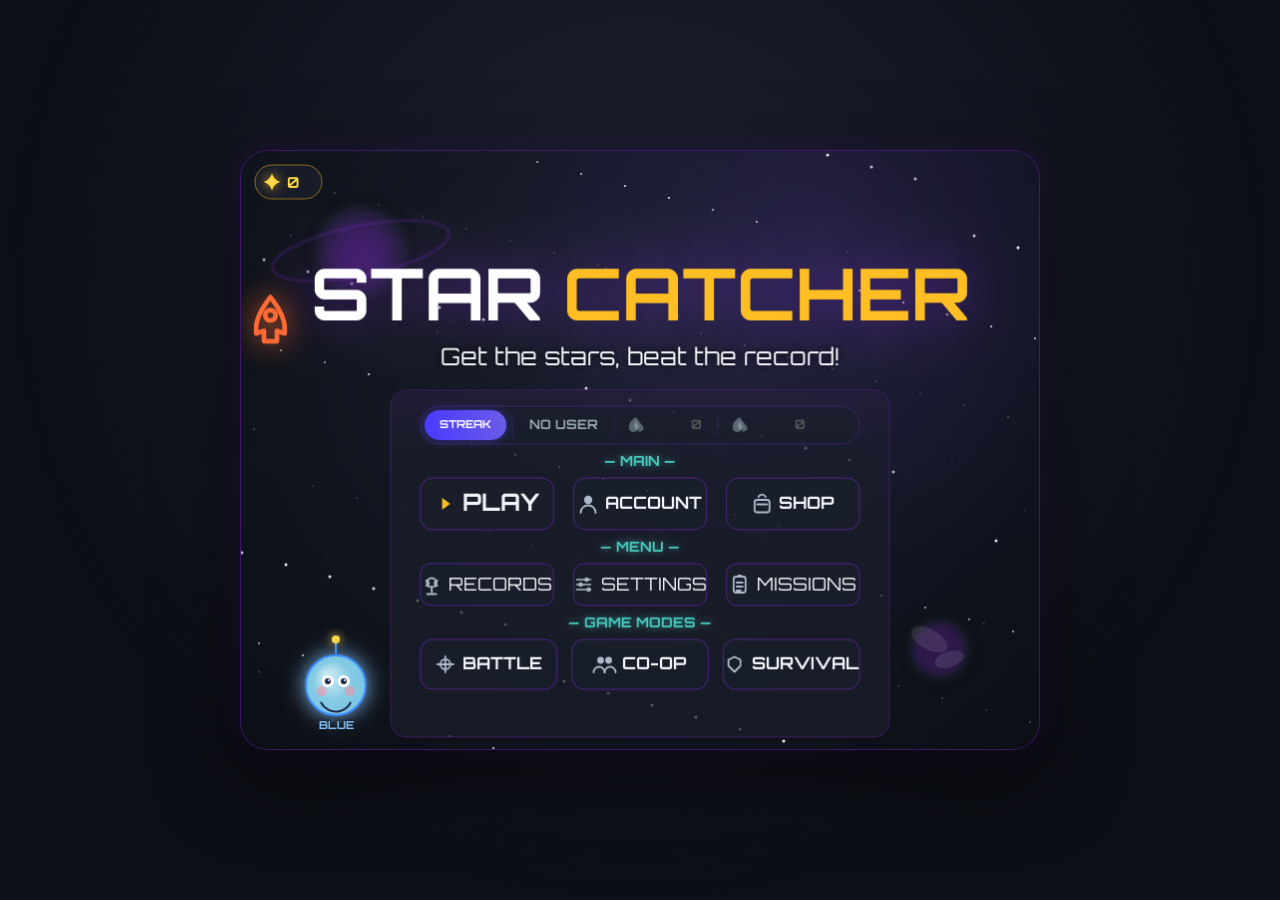
==== commit 4cb560a7: "Added  new skins" ====
--- a/star-catcher-TEST.html
+++ b/star-catcher-TEST.html
@@ -2703,7 +2703,13 @@
             { id: 'black', name: 'BLACK', body: '#2f323d', stroke: '#5b6270', glow: '#9aa3b5', face: '#e8ecf4',
                 shipBody: '#565c6a', shipStroke: '#9aa3b5', shipCockpit: '#9aa3b5', shipCockpitStroke: '#c6ccd6', shipFin: '#262a33', shipGlow: 'rgba(150, 160, 180, 0.5)' },
             { id: 'gray', name: 'GRAY', body: '#aeb6c2', stroke: '#7a828e', glow: '#d0d6df', face: '#2a2e36',
-                shipBody: '#9aa3b2', shipStroke: '#c6ccd6', shipCockpit: '#c6ccd6', shipCockpitStroke: '#e2e6ec', shipFin: '#6f7784', shipGlow: 'rgba(154, 163, 178, 0.5)' }
+                shipBody: '#9aa3b2', shipStroke: '#c6ccd6', shipCockpit: '#c6ccd6', shipCockpitStroke: '#e2e6ec', shipFin: '#6f7784', shipGlow: 'rgba(154, 163, 178, 0.5)' },
+            { id: 'green', name: 'GREEN', body: '#5fd67a', stroke: '#2fa354', glow: '#a8f0b8', face: '#0f3d1e',
+                shipBody: '#3ec46d', shipStroke: '#8fdfa0', shipCockpit: '#8fdfa0', shipCockpitStroke: '#c8f0d4', shipFin: '#2e9e56', shipGlow: 'rgba(62, 196, 109, 0.5)' },
+            { id: 'orange', name: 'ORANGE', body: '#ff9e3d', stroke: '#d97a1f', glow: '#ffc98a', face: '#4a2408',
+                shipBody: '#ff8c2b', shipStroke: '#ffb26b', shipCockpit: '#ffb26b', shipCockpitStroke: '#ffd4a8', shipFin: '#e06a10', shipGlow: 'rgba(255, 140, 43, 0.5)' },
+            { id: 'white', name: 'WHITE', body: '#eef2f8', stroke: '#aeb6c4', glow: '#ffffff', face: '#2a2e36',
+                shipBody: '#dfe5ee', shipStroke: '#ffffff', shipCockpit: '#ffffff', shipCockpitStroke: '#ffffff', shipFin: '#c3cbd8', shipGlow: 'rgba(255, 255, 255, 0.55)' }
         ];
 
         // ----- Per-account shop state -----
@@ -3769,9 +3775,9 @@
         // Skin-card grid geometry, shared by drawShopScreen (draws the
         // cards) and startShopCelebration (bursts confetti from the bought
         // card) so the two layouts can never drift apart.
-        const SHOP_CARD_W = 228, SHOP_CARD_H = 188, SHOP_GAP_X = 18, SHOP_GAP_Y = 18;
+        const SHOP_CARD_W = 228, SHOP_CARD_H = 126, SHOP_GAP_X = 18, SHOP_GAP_Y = 10;
         const SHOP_GRID_START_X = (800 - (3 * SHOP_CARD_W + 2 * SHOP_GAP_X)) / 2; // 40
-        const SHOP_GRID_START_Y = 146;
+        const SHOP_GRID_START_Y = 142;
         let shopCelebration = null;
 
         // Centre of a shop card's preview zone, used as the confetti origin.
@@ -3781,7 +3787,7 @@
             const col = i % 3, row = Math.floor(i / 3);
             return {
                 x: SHOP_GRID_START_X + col * (SHOP_CARD_W + SHOP_GAP_X) + SHOP_CARD_W / 2,
-                y: SHOP_GRID_START_Y + row * (SHOP_CARD_H + SHOP_GAP_Y) + 52
+                y: SHOP_GRID_START_Y + row * (SHOP_CARD_H + SHOP_GAP_Y) + 42
             };
         }
 
@@ -3827,10 +3833,10 @@
             const pop = 0.55 + 0.45 * inT;
             ctx.save();
             ctx.globalAlpha = Math.max(0, Math.min(1, inT * outT));
-            // The banner sits over the cards' preview zone (y ≈ 168–252),
-            // well above the BUY / EQUIP button rows (y ≈ 278+), so the
-            // action buttons stay visible and clickable during the burst.
-            ctx.translate(canvas.width / 2, 210);
+            // The banner sits over row 1's preview zone (y ≈ 142–226),
+            // well above the card action-button rows (y ≈ 243+), so the
+            // BUY / EQUIP buttons stay visible and clickable mid-burst.
+            ctx.translate(canvas.width / 2, 184);
             ctx.scale(pop, pop);
             ctx.shadowColor = 'rgba(255, 191, 36, 0.9)';
             ctx.shadowBlur = 34;
@@ -3888,7 +3894,7 @@
             ctx.stroke();
             drawIconLabelCenter('star', starCount.toLocaleString('en-US') + ' stars', canvas.width / 2, balY + balH / 2, 'bold 15px Orbitron, sans-serif', '#ffd84a', '#ffd84a', 16);
 
-            // 3x2 grid of purchasable skins (SKINS[0] is the free BLUE
+            // 3x3 grid of purchasable skins (SKINS[0] is the free BLUE
             // default and is never sold).
             // Grid geometry lives at module level (SHOP_CARD_W etc.) so
             // the celebration's confetti origin matches the cards exactly.
@@ -3939,27 +3945,27 @@
                 }
 
                 // Mascot + ship preview + name
-                drawMascotPreview(skin, x + 92, y + 52, 28);
-                drawMiniShip(skin, x + 160, y + 52, 0.95);
+                drawMascotPreview(skin, x + 92, y + 42, 22);
+                drawMiniShip(skin, x + 160, y + 42, 0.85);
                 ctx.fillStyle = '#f1f5f9';
-                ctx.font = 'bold 16px Orbitron, sans-serif';
+                ctx.font = 'bold 15px Orbitron, sans-serif';
                 ctx.textAlign = 'center';
                 ctx.textBaseline = 'alphabetic';
-                ctx.fillText(skin.name, x + cardW / 2, y + 94);
+                ctx.fillText(skin.name, x + cardW / 2, y + 78);
 
                 // Price / status line
                 ctx.font = '12px Orbitron, sans-serif';
                 if (owned) {
                     ctx.fillStyle = '#8ff08f';
-                    ctx.fillText(isEquipped ? 'ACTIVE SKIN' : 'OWNED', x + cardW / 2, y + 118);
+                    ctx.fillText(isEquipped ? 'ACTIVE SKIN' : 'OWNED', x + cardW / 2, y + 93);
                 } else {
                     ctx.fillStyle = affordable ? '#ffd84a' : '#ff8a8a';
-                    ctx.fillText(SKIN_PRICE.toLocaleString('en-US') + ' stars', x + cardW / 2, y + 118);
+                    ctx.fillText(SKIN_PRICE.toLocaleString('en-US') + ' stars', x + cardW / 2, y + 93);
                 }
 
                 // Action button
-                const btnW = cardW - 48, btnH = 34;
-                const btnX = x + 24, btnY = y + 132;
+                const btnW = cardW - 48, btnH = 27;
+                const btnX = x + 24, btnY = y + 98;
                 if (!owned) {
                     if (affordable) {
                         drawGlassButton(btnX, btnY, btnW, btnH, 10, 'BUY', 'bold 13px Orbitron, sans-serif', {
@@ -3982,7 +3988,7 @@
                         ctx.font = 'bold 12px Orbitron, sans-serif';
                         ctx.fillStyle = '#8b8fa0';
                         ctx.textBaseline = 'alphabetic';
-                        drawIconLabelCenter('lock', 'LOCKED', btnX + btnW / 2, btnY + 21, 'bold 12px Orbitron, sans-serif', '#8b8fa0', '#8b8fa0', 13);
+                        drawIconLabelCenter('lock', 'LOCKED', btnX + btnW / 2, btnY + 15, 'bold 12px Orbitron, sans-serif', '#8b8fa0', '#8b8fa0', 13);
                     }
                 } else if (isEquipped) {
                     // Green confirmed pill — no click target.
@@ -3998,7 +4004,7 @@
                     ctx.stroke();
                     ctx.font = 'bold 12px Orbitron, sans-serif';
                     ctx.fillStyle = '#aaffaa';
-                    ctx.fillText('\u2713 EQUIPPED', btnX + btnW / 2, btnY + 21);
+                    ctx.fillText('\u2713 EQUIPPED', btnX + btnW / 2, btnY + 15);
                 } else {
                     drawGlassButton(btnX, btnY, btnW, btnH, 10, 'EQUIP', 'bold 13px Orbitron, sans-serif', {
                         icon: 'check',
@@ -4025,10 +4031,10 @@
             ctx.font = '11px Orbitron, sans-serif';
             ctx.fillStyle = '#7eaad6';
             ctx.textAlign = 'center';
-            ctx.fillText('Earn stars by scoring points in Classic mode — every point is one star.', canvas.width / 2, 552);
+            ctx.fillText('Earn stars by scoring points in Classic mode — every point is one star.', canvas.width / 2, 560);
 
             // BACK button
-            const backY = 562, backW = 160, backH = 35;
+            const backY = 564, backW = 160, backH = 35;
             const backX = canvas.width / 2 - backW / 2;
             ctx.shadowBlur = 0;
             ctx.fillStyle = 'rgba(26, 31, 44, 0.80)';
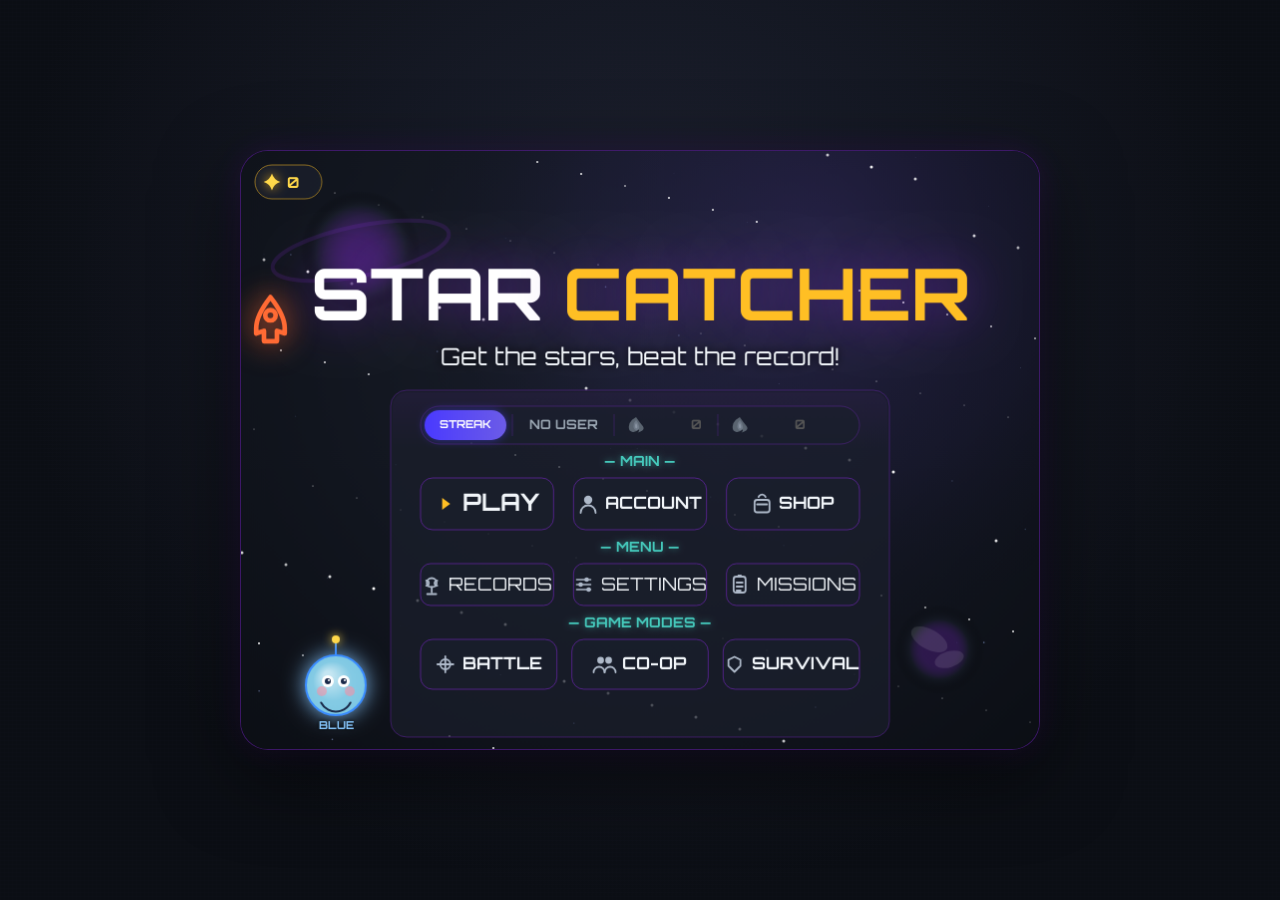
==== commit e43e41cd: "Fixed and added new things" ====
--- a/star-catcher-TEST.html
+++ b/star-catcher-TEST.html
@@ -4149,7 +4149,7 @@
                         y: -10 - Math.random() * 30,
                         radius: 8 + Math.random() * 5,
                         speed: 2 + Math.random() * 1.6,
-                        color: 'hsl(' + Math.floor(Math.random() * 360) + ', 100%, 62%)',
+                        color: 'hsl(' + (Math.floor(Math.random() * 12) * 30) + ', 100%, 62%)',
                         kind: 'strip',
                         spin: (Math.random() - 0.5) * 0.05,
                         pointValue: 1
@@ -6757,8 +6757,56 @@
         }
 
         // ===== 6.5 Stars, meteorites + survival overlay =====
+        // Pre-rendered rainbow star sprites for STARDANCE. Blitting cached
+        // offscreen sprites instead of rebuilding a shadowBlur path for
+        // ~300 stars every frame is what keeps the 20-second feast at 60
+        // fps. Strip stars use 12 quantized rainbow hues (set in the
+        // spawner), so this lazy cache holds at most 12 tiny canvases.
+        let _stripStarSprites = null;
+        function stripStarSprite(color) {
+            if (!_stripStarSprites) _stripStarSprites = {};
+            let c = _stripStarSprites[color];
+            if (c) return c;
+            c = document.createElement('canvas');
+            const SIZE = 72;   // 13px star + room for the baked glow
+            c.width = SIZE;
+            c.height = SIZE;
+            const g = c.getContext('2d');
+            g.translate(SIZE / 2, SIZE / 2);
+            g.shadowColor = color;
+            g.shadowBlur = 18; // matches the old per-star shadowBlur look
+            g.fillStyle = color;
+            g.strokeStyle = '#fff';
+            g.lineWidth = 1.2;
+            const spikes = 5, outer = 13, inner = 5.2;
+            g.beginPath();
+            for (let i = 0; i < spikes * 2; i++) {
+                const r = i % 2 === 0 ? outer : inner;
+                const a = (i * Math.PI) / spikes - Math.PI / 2;
+                const x = r * Math.cos(a), y = r * Math.sin(a);
+                if (i === 0) g.moveTo(x, y); else g.lineTo(x, y);
+            }
+            g.closePath();
+            g.fill();
+            g.stroke();
+            _stripStarSprites[color] = c;
+            return c;
+        }
+
         function drawFallingStars() {
             for (const star of stars) {
+                // STARDANCE strip stars blit a cached sprite — no path
+                // building or shadowBlur per star, so ~300 rainbow stars
+                // render at 60 fps instead of grinding to a crawl.
+                if (star.kind === 'strip') {
+                    const scale = star.radius / 13;
+                    ctx.save();
+                    ctx.translate(star.x, star.y);
+                    ctx.rotate(star.spin || 0);
+                    ctx.drawImage(stripStarSprite(star.color), -36 * scale, -36 * scale, 72 * scale, 72 * scale);
+                    ctx.restore();
+                    continue;
+                }
                 ctx.save();
                 ctx.translate(star.x, star.y);
                 ctx.rotate(star.spin || 0);
@@ -7272,14 +7320,16 @@
         }
 
         function drawPlayerBullets() {
-            // Blue ray bolts. Two stacked rects: a wider, dimmer
-            // outer glow + a narrower bright white core. Travels
-            // straight up (set in updateBattle).
+            // Ray bolts in the equipped skin's colours (they used to be
+            // hardcoded blue). Two stacked rects: a wider, dimmer outer
+            // glow + a narrower bright white core. Travels straight up
+            // (set in updateBattle).
+            const skin = getEquippedSkin();
             for (const b of playerBullets) {
                 ctx.save();
                 ctx.shadowBlur = 16;
-                ctx.shadowColor = 'rgba(138, 43, 226, 0.5)';
-                ctx.fillStyle = '#4af';
+                ctx.shadowColor = skin.shipGlow;
+                ctx.fillStyle = skin.shipBody;
                 ctx.fillRect(b.x - 5, b.y - 8, 10, 16);
                 ctx.shadowBlur = 10;
                 ctx.fillStyle = '#fff';
@@ -7545,6 +7595,23 @@
                 drawIconLabel('shield', 'KILLS', 24, 66, 'bold 13px Orbitron, sans-serif', 'rgba(255, 107, 107, 0.85)', '#ff6b6b', 14);
                 ctx.shadowBlur = 0;
 
+                // ----- Boss fight timer (below KILLS) -----
+                // Survival shows a seconds readout in the same top-left
+                // slot; BOSS FIGHT reuses that look with its own elapsed
+                // fight clock (battleElapsedMs — frame-based, so pausing
+                // the match freezes the timer like Survival's).
+                if (isBoss) {
+                    const bossSec = Math.max(0, Math.floor(battleElapsedMs / 1000));
+                    const bossMin = Math.floor(bossSec / 60);
+                    const bossTime = bossMin + ':' + String(bossSec % 60).padStart(2, '0');
+                    ctx.shadowBlur = 10;
+                    ctx.shadowColor = '#3a8cff';
+                    ctx.font = 'bold 15px Orbitron, sans-serif';
+                    ctx.fillStyle = '#9cd3ff';
+                    drawIconLabel('clock', 'TIME ' + bossTime, 24, 92, 'bold 15px Orbitron, sans-serif', '#9cd3ff', '#3a8cff', 13);
+                    ctx.shadowBlur = 0;
+                }
+
                 // ----- Detailed player HP bar (bottom of screen) -----
                 const hpMax = 100;
                 const ratio = Math.max(0, hp) / hpMax;
@@ -8130,22 +8197,25 @@
 
             ctx.save();
             ctx.translate(shipX, shipY);
-            ctx.shadowColor = 'rgba(138, 43, 226, 0.5)';
+            // The podium ship wears the equipped skin, exactly like the
+            // in-game ship and the shop previews (default: BLUE).
+            const skin = getEquippedSkin();
+            ctx.shadowColor = skin.shipGlow;
             ctx.shadowBlur = 30;
 
             ctx.beginPath();
             ctx.ellipse(0, -8, 30, 20, 0, 0, Math.PI * 2);
-            ctx.fillStyle = '#4a8cff';
+            ctx.fillStyle = skin.shipBody;
             ctx.fill();
-            ctx.strokeStyle = '#8cf';
+            ctx.strokeStyle = skin.shipStroke;
             ctx.lineWidth = 2;
             ctx.stroke();
 
             ctx.beginPath();
             ctx.ellipse(0, -20, 16, 12, 0, 0, Math.PI * 2);
-            ctx.fillStyle = '#8cf';
+            ctx.fillStyle = skin.shipCockpit;
             ctx.fill();
-            ctx.strokeStyle = '#adf';
+            ctx.strokeStyle = skin.shipCockpitStroke;
             ctx.lineWidth = 1.5;
             ctx.stroke();
 
@@ -8167,7 +8237,7 @@
             ctx.arc(7, -21, 1.5, 0, Math.PI * 2);
             ctx.fill();
 
-            ctx.fillStyle = '#3a7add';
+            ctx.fillStyle = skin.shipFin;
             ctx.shadowBlur = 20;
             ctx.beginPath();
             ctx.moveTo(-32, 8);
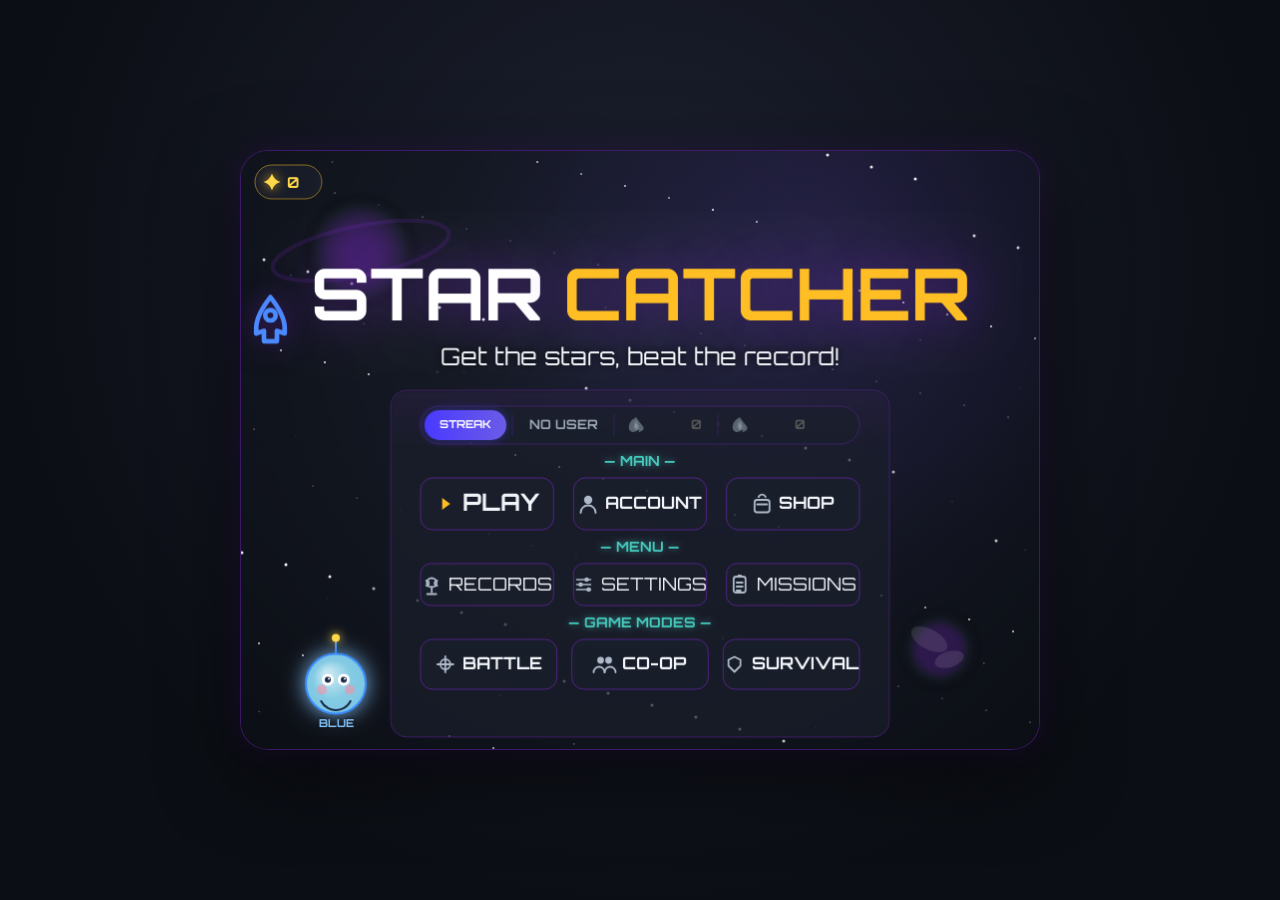
==== commit 65fbc5a1: "Added new ways to make stars" ====
--- a/star-catcher-TEST.html
+++ b/star-catcher-TEST.html
@@ -1599,6 +1599,9 @@
         // ===== 1.7 In-game record banner + rocket mascot =====
         let isNewRecord = false;
         let newRecordPosition = -1;
+        // Stars banked at the end of the run (per-mode formulas in
+        // starsEarnedForMode) — shown on the game-over screen.
+        let lastEarnedStars = 0;
         const RECORD_NOTIFICATION_DURATION = 3000; // 3 seconds
         let inGameRecordShown = false;        // banner visibility flag
         let inGameRecordShownAt = 0;          // ms timestamp when the banner started
@@ -2275,6 +2278,17 @@
         // 10 entries) so the Records screen can iterate mode buckets
         // uniformly with `getUserRecords / getSurvivalRecords / getBattleRecords`.
         // ===== 3.4 Battle records =====
+        // Battle entries are { v: score, d: 'E' | 'N' } so the records can
+        // tell Easy runs apart from Normal ones. Legacy saves hold plain
+        // numbers — they normalize to d: '' (unknown difficulty) and are
+        // displayed without a marker.
+        function normalizeBattleEntry(e) {
+            if (typeof e === 'number') return { v: e, d: '' };
+            const v = (e && typeof e.v === 'number') ? e.v : 0;
+            const d = (e && (e.d === 'E' || e.d === 'N')) ? e.d : '';
+            return { v, d };
+        }
+
         function getBattleRecords(username) {
             const key = `${username}__battle`;
             const all = getAllRecords();
@@ -2292,36 +2306,45 @@
             saveAllRecords(all);
         }
 
-        function addBattleScoreToUser(username, newScore) {
+        // Normalized battle top-10 (sorted desc) ready for display.
+        function getBattleRecordList(username) {
+            return getBattleRecords(username)
+                .map(normalizeBattleEntry)
+                .sort((a, b) => b.v - a.v);
+        }
+
+        function addBattleScoreToUser(username, newScore, difficulty) {
             if (newScore <= 0) return -1;
 
-            let records = getBattleRecords(username);
-            const previousMin = records.length >= 10 ? records[9] : 0;
-
-            records.push(newScore);
-            records.sort((a, b) => b - a);
-            records = records.slice(0, 10);
-            setBattleRecords(username, records);
-
-            if (newScore <= previousMin && records.length >= 10) {
+            const records = getBattleRecordList(username);
+            const previousMin = records.length >= 10 ? records[9].v : 0;
+            const diff = difficulty === 'easy' ? 'E' : 'N';
+
+            records.push({ v: newScore, d: diff });
+            records.sort((a, b) => b.v - a.v);
+            const trimmed = records.slice(0, 10);
+            setBattleRecords(username, trimmed);
+
+            if (newScore <= previousMin && trimmed.length >= 10) {
                 return -1;
             }
 
-            return records.indexOf(newScore);
+            return trimmed.findIndex(e => e.v === newScore);
         }
 
         function getMaxBattleScore(username) {
             if (!username) return 0;
-            const records = getBattleRecords(username);
-            return records.length > 0 ? records[0] : 0;
+            const records = getBattleRecordList(username);
+            return records.length > 0 ? records[0].v : 0;
         }
 
         // ===== 3.5 BOSS-FIGHT unlock tracking + records =====
         // ----- BOSS-FIGHT unlock tracking -----
         // BOSS FIGHT unlocks once the account has three single-game
         // records: 1000 stars in Classic, 60 s in Survival and 100 kills
-        // in Battle NORMAL mode. The generic `${user}__battle` bucket is
-        // difficulty-agnostic, so Normal-mode runs ALSO persist their
+        // in Battle NORMAL mode. The `${user}__battle` bucket stores
+        // per-entry difficulty ({ v, d: 'E' | 'N' }) so Easy and Normal
+        // runs stay distinct, and Normal-mode runs ALSO persist their
         // best to a dedicated `${user}__battleNormal` key; otherwise a
         // player who hit 100 kills on Easy could unlock the boss fight
         // without ever touching Normal.
@@ -4228,6 +4251,7 @@
             lives = 3;
             gameOver = false;
             quickSaveEndedRun = false;
+            lastEarnedStars = 0;
             comboStreak = 0;
             comboBest = 0;
             luckyStarsCaught = 0;
@@ -5971,6 +5995,26 @@
             playShootSound();
         }
 
+        // Shop-star payout per mode, banked when the run ends (endGame()
+        // and the quick-save path both call this):
+        //   Classic: 1 point = 1 star · Survival: 1 s survived = 100 stars
+        //   CO-OP: score × 8 · Battle: score × 8 (Easy) / × 10 (Normal)
+        //   BOSS: 100 stars per red kill + 2,000 on victory (the +100
+        //   BOSS-DOWN bonus baked into score is NOT counted as a kill).
+        function starsEarnedForMode() {
+            if (gameMode === GAME_MODES.CLASSIC) return score;
+            if (gameMode === GAME_MODES.SURVIVAL) return Math.max(0, Math.floor(score)) * 100;
+            if (gameMode === GAME_MODES.COOP) return Math.max(0, score) * 8;
+            if (gameMode === GAME_MODES.BATTLE) {
+                return Math.max(0, score) * (battleDifficulty === 'normal' ? 10 : 8);
+            }
+            if (gameMode === GAME_MODES.BOSS) {
+                const kills = Math.max(0, score - (bossDefeated ? 100 : 0));
+                return kills * 100 + (bossDefeated ? 2000 : 0);
+            }
+            return 0;
+        }
+
         function endGame() {
             // Centralised game-over so classic (star missed), survival
             // (meteorite hit) and battle (HP ≤ 0) paths honour the same
@@ -6000,9 +6044,6 @@
                 // true and the daily mission flips to the drawn check badge below).
                 if (gameMode === GAME_MODES.CLASSIC) {
                     recordMissionEvent('finished_classic', score);
-                    // Star currency: every point of a Classic match is
-                    // one star added to the account's shop balance.
-                    addStarsToUser(currentUser, score);
                 } else if (gameMode === GAME_MODES.SURVIVAL) {
                     recordMissionEvent('finished_survival', score);
                 } else if (gameMode === GAME_MODES.BATTLE) {
@@ -6019,6 +6060,12 @@
                     // can hook in without a code change at the call site.
                     recordMissionEvent('finished_coop', score);
                 }
+                // Bank the mode's shop-star payout (see starsEarnedForMode).
+                const earnedStars = starsEarnedForMode();
+                if (earnedStars > 0) {
+                    addStarsToUser(currentUser, earnedStars);
+                    lastEarnedStars = earnedStars;
+                }
             }
             gameOver = true;
             // Clear the blue-ship damage flash so the tint doesn't linger
@@ -6035,7 +6082,7 @@
                         playRecordSound();
                     }
                 } else if (gameMode === GAME_MODES.BATTLE) {
-                    const pos = addBattleScoreToUser(currentUser, score);
+                    const pos = addBattleScoreToUser(currentUser, score, battleDifficulty);
                     if (pos !== -1) {
                         isNewRecord = true;
                         newRecordPosition = pos;
@@ -6435,9 +6482,12 @@
             ctx.font = '60px Arial';
             ctx.textAlign = 'center';
             ctx.textBaseline = 'middle';
-            ctx.shadowColor = '#ff6b35';
+            // The menu rocket wears the equipped skin — same palette as
+            // the in-game ship and shop previews (default: BLUE).
+            const menuRocketSkin = getEquippedSkin();
+            ctx.shadowColor = menuRocketSkin.shipGlow;
             ctx.shadowBlur = 30;
-            drawVectorIcon('rocket', 0, 0, '#ff6b35', 2.6);
+            drawVectorIcon('rocket', 0, 0, menuRocketSkin.shipBody, 2.6);
             ctx.restore();
 
             ctx.shadowBlur = 10;
@@ -8041,20 +8091,23 @@
 
             if (isBoss && bossDefeated) {
                 // Victory flourish: the +100 BOSS DOWN bonus is already
-                // baked into score; surface it so the win feels earned.
+                // baked into score; the mode's star payout (100 per kill
+                // + 2,000 for the win) rides the same line so it never
+                // collides with the record medal below.
+                const starBonus = lastEarnedStars > 0 ? ' · +' + lastEarnedStars + ' stars' : '';
                 ctx.shadowColor = '#ffd84a';
                 ctx.shadowBlur = 30;
                 ctx.font = 'bold 20px Orbitron, sans-serif';
                 ctx.fillStyle = '#ffd84a';
-                drawIconLabelCenter('crown', 'BOSS DOWN! +100', canvas.width / 2, 178, 'bold 20px Orbitron, sans-serif', '#ffd84a', '#ffd84a', 15);
-            } else if (!isSurvival && !isBattle && !isBoss && !isCoop && score > 0) {
-                // Classic run: every point scored is a star banked into
-                // the shop balance (1 point = 1 star).
+                drawIconLabelCenter('crown', 'BOSS DOWN! +100' + starBonus, canvas.width / 2, 178, 'bold 20px Orbitron, sans-serif', '#ffd84a', '#ffd84a', 15);
+            } else if (lastEarnedStars > 0) {
+                // Every mode banks shop stars on this line — the payout
+                // formulas live in starsEarnedForMode().
                 ctx.shadowColor = '#ffd84a';
                 ctx.shadowBlur = 25;
                 ctx.font = 'bold 16px Orbitron, sans-serif';
                 ctx.fillStyle = '#ffd84a';
-                drawIconLabelCenter('star', '+' + score + ' stars added to your balance', canvas.width / 2, 178, 'bold 16px Orbitron, sans-serif', '#ffd84a', '#ffd84a', 14);
+                drawIconLabelCenter('star', '+' + lastEarnedStars + ' stars added to your balance', canvas.width / 2, 178, 'bold 16px Orbitron, sans-serif', '#ffd84a', '#ffd84a', 14);
             }
 
             if (isNewRecord && currentUser && score > 0) {
@@ -8137,10 +8190,11 @@
             ctx.shadowBlur = 20;
             ctx.font = 'bold 24px Orbitron, sans-serif';
             ctx.fillStyle = isSurvival ? '#ff8a8a' : '#ffd700';
-            const top10Icon = isSurvival ? 'skull' : (isBoss ? 'crown' : (isCoop ? 'coop' : 'trophy'));
+            const top10Icon = isSurvival ? 'skull' : (isBoss ? 'crown' : (isCoop ? 'coop' : (isBattle ? 'boom' : 'trophy')));
             const top10Text = isSurvival ? 'TOP 10 SURVIVAL'
                 : (isBoss ? 'TOP 10 BOSS'
-                    : (isCoop ? 'TOP 10 CO-OP' : 'TOP 10'));
+                    : (isCoop ? 'TOP 10 CO-OP'
+                        : (isBattle ? 'TOP 10 BATTLE' : 'TOP 10')));
             drawIconLabel(top10Icon, top10Text, leftColX, top5Y, 'bold 24px Orbitron, sans-serif', isSurvival ? '#ff8a8a' : '#ffd700', isSurvival ? '#ff8a8a' : '#ffd700', 18);
             // (Previously a '⚔ BATTLE BEST' inline badge sat here as
             // a placeholder for the third column. It has been replaced
@@ -8148,16 +8202,23 @@
             // search for `col3X` to find the new layout.)
 
             if (currentUser) {
+                // Battle shows its OWN records — Easy runs are marked
+                // "(E)". Previously Battle fell through to the Classic
+                // bucket, which is why the wrong records appeared.
                 const records = isSurvival
                     ? getSurvivalRecords(currentUser)
                     : (isBoss
                         ? getBossRecords(currentUser)
-                        : (isCoop ? getCoopRecords(currentUser) : getUserRecords(currentUser)));
-                const validRecords = records.filter(r => r > 0);
+                        : (isCoop
+                            ? getCoopRecords(currentUser)
+                            : (isBattle ? getBattleRecordList(currentUser) : getUserRecords(currentUser))));
+                const validRecords = isBattle
+                    ? records.filter(r => r.v > 0)
+                    : records.filter(r => r > 0);
 
                 if (validRecords.length > 0) {
                     ctx.shadowBlur = 5;
-                    const suffix = (isSurvival || isBoss) ? 's' : ' pts';
+                    const suffix = (isSurvival || isBoss) ? 's' : (isBattle ? ' kills' : ' pts');
                     for (let i = 0; i < Math.min(10, validRecords.length); i++) {
                         const colX = i < 5 ? leftColX : col2X;
                         const rowIndex = i < 5 ? i : i - 5;
@@ -8165,11 +8226,10 @@
                         const color = i === 0 ? '#ffd700' : i === 1 ? '#c0c0c0' : i === 2 ? '#cd7f32' : '#ccc';
                         ctx.fillStyle = color;
                         ctx.font = i < 3 ? 'bold 20px Orbitron, sans-serif' : '18px Orbitron, sans-serif';
-                        ctx.fillText(
-                            `${medalEmoji} ${validRecords[i]}${suffix}`,
-                            colX,
-                            top5Y + 40 + rowIndex * 32
-                        );
+                        const entryText = isBattle
+                            ? `${medalEmoji} ${validRecords[i].v}${validRecords[i].d === 'E' ? ' (E)' : ''}${suffix}`
+                            : `${medalEmoji} ${validRecords[i]}${suffix}`;
+                        ctx.fillText(entryText, colX, top5Y + 40 + rowIndex * 32);
                     }
                 } else {
                     ctx.fillStyle = '#666';
@@ -8381,7 +8441,7 @@
 
             const classicRecords = getUserRecords(currentUser).filter(r => r > 0);
             const survivalRecords = getSurvivalRecords(currentUser).filter(r => r > 0);
-            const battleRecords = getBattleRecords(currentUser).filter(r => r > 0);
+            const battleRecords = getBattleRecordList(currentUser).filter(r => r.v > 0);
             // CO-OP records bucket added with the new mode so the
             // player can see their best two-player runs in the same
             // Records screen as the other modes.
@@ -8530,13 +8590,17 @@
                     const record = battleRecords[idx];
                     let label, color;
                     let weight = 'normal';
-                    if (idx === 0) { label = '1. ' + record; color = '#ffd700'; weight = 'bold'; }
-                    else if (idx === 1) { label = '2. ' + record; color = '#c0c0c0'; weight = 'bold'; }
-                    else if (idx === 2) { label = '3. ' + record; color = '#cd7f32'; weight = 'bold'; }
-                    else { label = (idx + 1) + '. ' + record; color = '#ffb59c'; }
+                    const marker = record.d === 'E' ? ' (E)' : '';
+                    if (idx === 0) { label = '1. ' + record.v; color = '#ffd700'; weight = 'bold'; }
+                    else if (idx === 1) { label = '2. ' + record.v; color = '#c0c0c0'; weight = 'bold'; }
+                    else if (idx === 2) { label = '3. ' + record.v; color = '#cd7f32'; weight = 'bold'; }
+                    else { label = (idx + 1) + '. ' + record.v; color = '#ffb59c'; }
                     ctx.font = (weight === 'bold' ? 'bold ' : '') + '15px Orbitron, sans-serif';
                     ctx.fillStyle = color;
-                    ctx.fillText(label + ' kills', col3X + colW / 2, colY + 90 + idx * 28);
+                    // The column is only 136 px wide — Easy entries show
+                    // '1. 80 (E)' (dropping ' kills', the subtitle above
+                    // already says 'Enemies killed') so the marker fits.
+                    ctx.fillText(label + marker + (record.d === 'E' ? '' : ' kills'), col3X + colW / 2, colY + 90 + idx * 28);
                 }
             }
             ctx.textAlign = 'left';
@@ -10110,13 +10174,10 @@
                 if (score > 0) {
                     if (gameMode === GAME_MODES.CLASSIC) {
                         savedRank = addScoreToUser(currentUser, score);
-                        // Quick-saving a Classic run also banks its stars
-                        // (1 point = 1 star), matching endGame().
-                        addStarsToUser(currentUser, score);
                     } else if (gameMode === GAME_MODES.SURVIVAL) {
                         savedRank = addSurvivalScoreToUser(currentUser, score);
                     } else if (gameMode === GAME_MODES.BATTLE) {
-                        savedRank = addBattleScoreToUser(currentUser, score);
+                        savedRank = addBattleScoreToUser(currentUser, score, battleDifficulty);
                         if (battleDifficulty === 'normal'
                             && score > getBattleNormalBest(currentUser)) {
                             setBattleNormalBest(currentUser, score);
@@ -10137,6 +10198,13 @@
                         // Records screen like every other mode (previously
                         // only the game-over path did).
                         savedRank = addCoopScoreToUser(currentUser, score);
+                    }
+                    // Quick-saving also banks the mode's shop stars,
+                    // matching endGame() (see starsEarnedForMode).
+                    const earnedStars = starsEarnedForMode();
+                    if (earnedStars > 0) {
+                        addStarsToUser(currentUser, earnedStars);
+                        lastEarnedStars = earnedStars;
                     }
                 }
                 // ----- Trigger the screen-spanning overlay -----
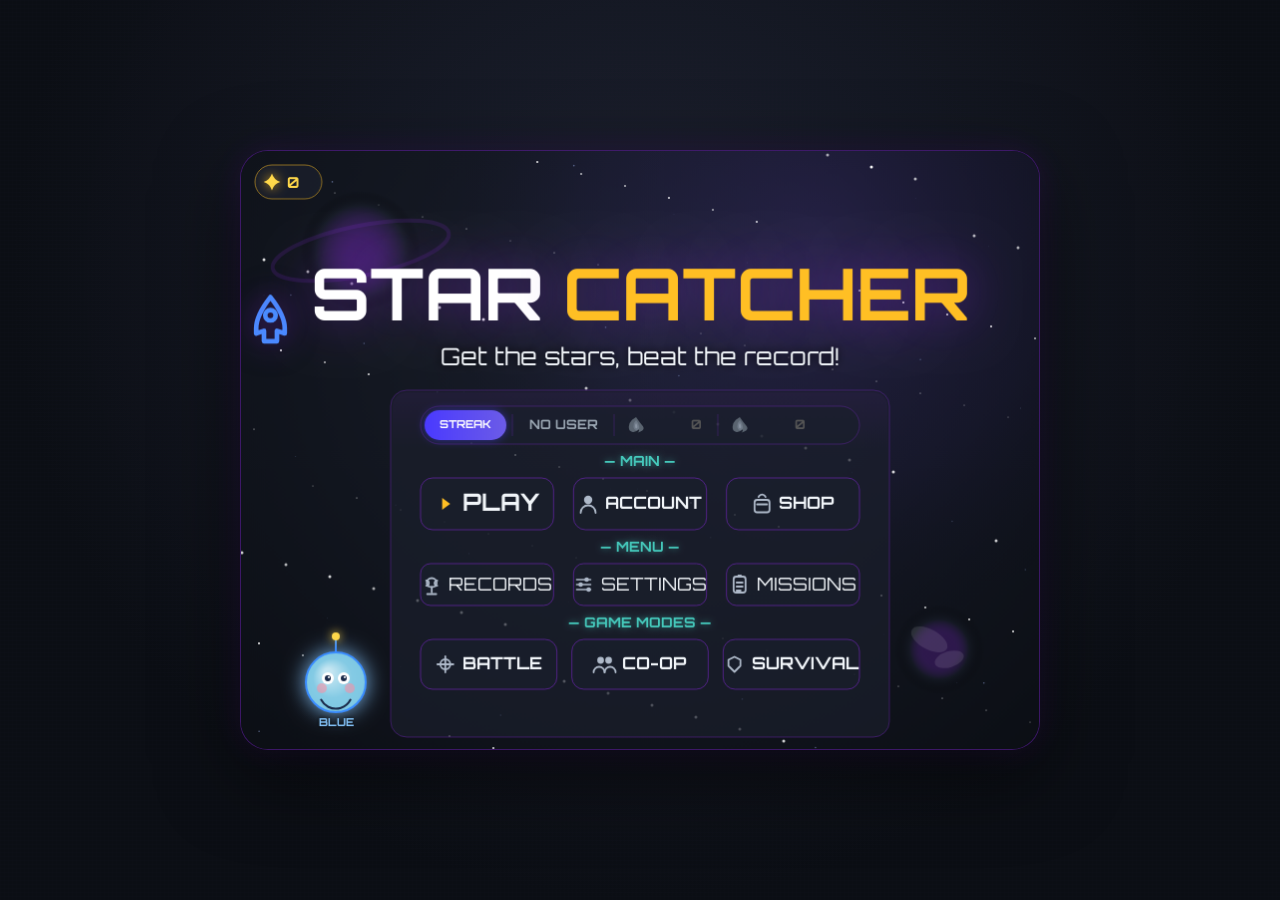
==== commit 23efc4ba: "Added button for removing the skin" ====
--- a/star-catcher-TEST.html
+++ b/star-catcher-TEST.html
@@ -4056,22 +4056,43 @@
             ctx.textAlign = 'center';
             ctx.fillText('Earn stars by scoring points in Classic mode — every point is one star.', canvas.width / 2, 560);
 
-            // BACK button
-            const backY = 564, backW = 160, backH = 35;
-            const backX = canvas.width / 2 - backW / 2;
+            // Bottom row: BACK and MASCOT (view character with the
+            // newly equipped skin). Both return to the main menu.
+            const btnY2 = 564, btnH2 = 35, btnGap = 20;
+            const btnW2 = 140;
+            const totalW2 = 2 * btnW2 + btnGap;
+            const backX = canvas.width / 2 - totalW2 / 2;
+            const mascotX = backX + btnW2 + btnGap;
             ctx.shadowBlur = 0;
+
+            // BACK button (left)
             ctx.fillStyle = 'rgba(26, 31, 44, 0.80)';
             ctx.strokeStyle = 'rgba(138, 43, 226, 0.5)';
             ctx.lineWidth = 1;
             ctx.beginPath();
-            ctx.roundRect(backX, backY, backW, backH, 10);
+            ctx.roundRect(backX, btnY2, btnW2, btnH2, 10);
             ctx.fill();
             ctx.stroke();
             ctx.fillStyle = '#f1f5f9';
             ctx.font = '18px Orbitron, sans-serif';
             ctx.textBaseline = 'middle';
-            ctx.fillText('\u2190 BACK', canvas.width / 2, backY + backH / 2);
-            menuButtons.push({ rect: { x: backX, y: backY, w: backW, h: backH }, action: 'shopBack' });
+            ctx.textAlign = 'center';
+            ctx.fillText('\u2190 BACK', backX + btnW2 / 2, btnY2 + btnH2 / 2);
+            menuButtons.push({ rect: { x: backX, y: btnY2, w: btnW2, h: btnH2 }, action: 'shopBack' });
+
+            // MASCOT button (right) — explicitly returns to the main
+            // menu so the player can see the mascot with the new skin.
+            ctx.fillStyle = 'rgba(30, 45, 30, 0.80)';
+            ctx.strokeStyle = 'rgba(140, 255, 140, 0.5)';
+            ctx.lineWidth = 1;
+            ctx.beginPath();
+            ctx.roundRect(mascotX, btnY2, btnW2, btnH2, 10);
+            ctx.fill();
+            ctx.stroke();
+            ctx.fillStyle = '#b5ffb5';
+            ctx.font = 'bold 16px Orbitron, sans-serif';
+            ctx.fillText('MASCOT', mascotX + btnW2 / 2, btnY2 + btnH2 / 2);
+            menuButtons.push({ rect: { x: mascotX, y: btnY2, w: btnW2, h: btnH2 }, action: 'shopBack' });
 
             ctx.textAlign = 'left';
             ctx.textBaseline = 'alphabetic';
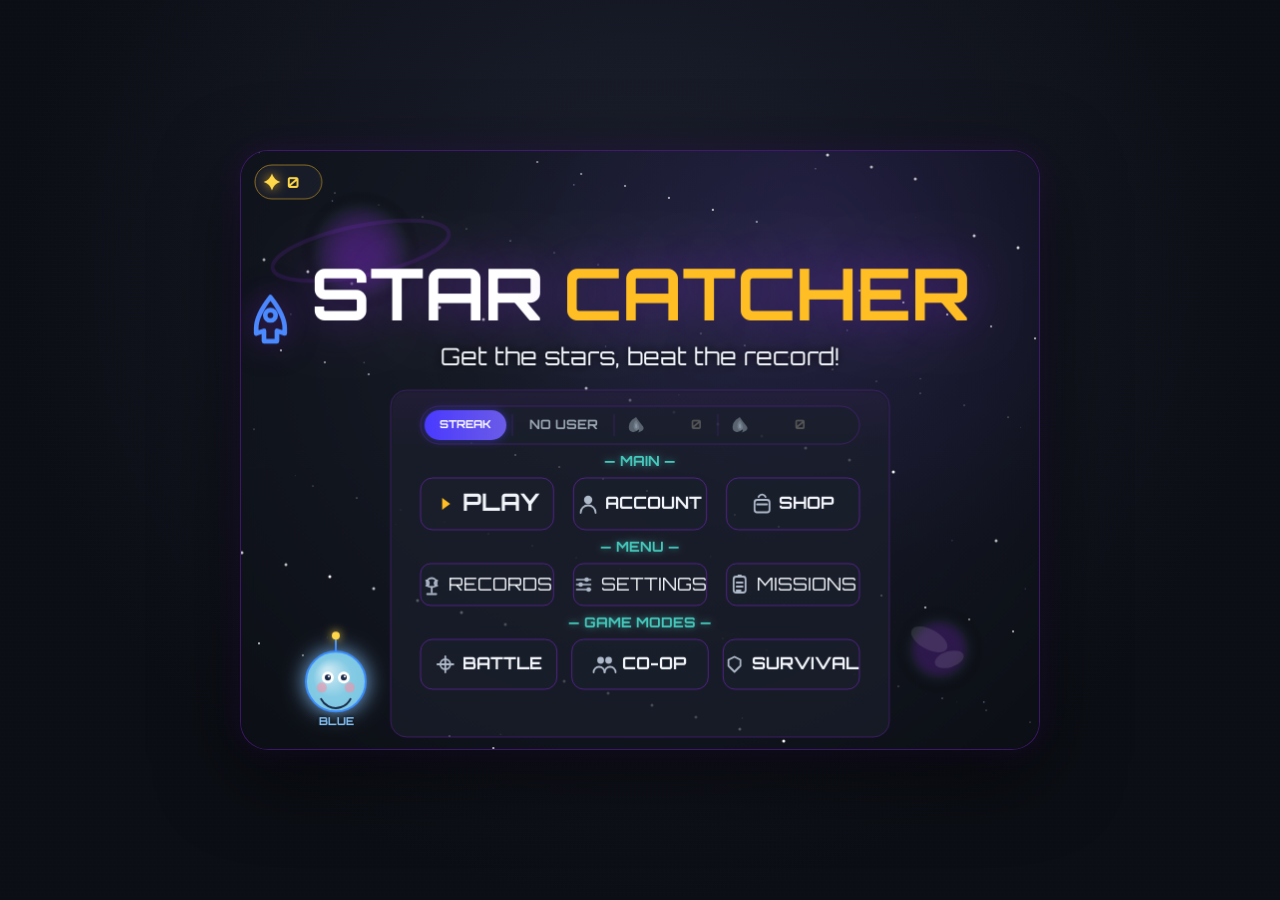
==== commit e44ff5c0: "Trying fixing changing skill issue" ====
--- a/star-catcher-TEST.html
+++ b/star-catcher-TEST.html
@@ -2785,6 +2785,16 @@
             return true;
         }
 
+        // Unequips the current skin so the character reverts to the default
+        // BLUE version. Skins stay owned and can be re-equipped at any time.
+        function unequipSkin() {
+            if (!currentUser) return false;
+            const shop = getUserShop(currentUser);
+            shop.equipped = null;
+            saveUserShop(currentUser, shop);
+            return true;
+        }
+
         // Cached equipped skin (avoids a localStorage parse every frame).
         // The cache is invalidated on saveUserShop and whenever the
         // currentUser changes (keyed on the username).
@@ -4056,13 +4066,20 @@
             ctx.textAlign = 'center';
             ctx.fillText('Earn stars by scoring points in Classic mode — every point is one star.', canvas.width / 2, 560);
 
-            // Bottom row: BACK and MASCOT (view character with the
-            // newly equipped skin). Both return to the main menu.
+            // Bottom row: BACK, REMOVE SKIN (only while a non-default
+            // skin is equipped) and MASCOT (view character with the
+            // newly equipped skin). BACK and MASCOT return to the menu.
             const btnY2 = 564, btnH2 = 35, btnGap = 20;
             const btnW2 = 140;
-            const totalW2 = 2 * btnW2 + btnGap;
+            const showRemoveSkin = !!equipped;
+            const nBottom = showRemoveSkin ? 3 : 2;
+            const totalW2 = nBottom * btnW2 + (nBottom - 1) * btnGap;
             const backX = canvas.width / 2 - totalW2 / 2;
-            const mascotX = backX + btnW2 + btnGap;
+            const removeX = backX + btnW2 + btnGap;
+            // mascotX accounts for the middle REMOVE SKIN button only when
+            // it is actually shown, so the two-button row (no skin equipped)
+            // stays centred exactly like the original layout.
+            const mascotX = showRemoveSkin ? removeX + btnW2 + btnGap : backX + btnW2 + btnGap;
             ctx.shadowBlur = 0;
 
             // BACK button (left)
@@ -4079,6 +4096,35 @@
             ctx.textAlign = 'center';
             ctx.fillText('\u2190 BACK', backX + btnW2 / 2, btnY2 + btnH2 / 2);
             menuButtons.push({ rect: { x: backX, y: btnY2, w: btnW2, h: btnH2 }, action: 'shopBack' });
+
+            // REMOVE SKIN button (middle) — reverts the character to the
+            // default BLUE version. Shown only while a skin is equipped
+            // (with no skin equipped the character is already Blue, so the
+            // button would be a no-op). Owned skins stay available and can
+            // always be re-equipped from the grid above at no extra cost.
+            if (showRemoveSkin) {
+                ctx.fillStyle = 'rgba(46, 18, 24, 0.85)';
+                ctx.strokeStyle = 'rgba(255, 120, 120, 0.45)';
+                ctx.lineWidth = 1.5;
+                ctx.beginPath();
+                ctx.roundRect(removeX, btnY2, btnW2, btnH2, 10);
+                ctx.fill();
+                ctx.stroke();
+                // Icon + label centred as one group, matching the layout
+                // drawGlassButton uses for its labelled buttons.
+                const label = 'REMOVE SKIN';
+                const iconW = 16, iconGap = 7;
+                ctx.font = 'bold 13px Orbitron, sans-serif';
+                const tw = ctx.measureText(label).width;
+                const groupW = tw + iconGap + iconW;
+                const gx = removeX + (btnW2 - groupW) / 2;
+                drawVectorIcon('refresh', gx + iconW / 2, btnY2 + btnH2 / 2, '#ffb0b0', iconW / 22);
+                ctx.fillStyle = '#ffb0b0';
+                ctx.textAlign = 'center';
+                ctx.textBaseline = 'middle';
+                ctx.fillText(label, gx + iconW + iconGap + tw / 2, btnY2 + btnH2 / 2);
+                menuButtons.push({ rect: { x: removeX, y: btnY2, w: btnW2, h: btnH2 }, action: 'shopRemoveSkin' });
+            }
 
             // MASCOT button (right) — explicitly returns to the main
             // menu so the player can see the mascot with the new skin.
@@ -9982,7 +10028,13 @@
                 default:
                     // SKIN SHOP actions: 'shopBuy_<id>' buys + auto-equips a
                     // skin for SKIN_PRICE stars; 'shopEquip_<id>' switches
-                    // to an already-owned skin.
+                    // to an already-owned skin; 'shopRemoveSkin' reverts to
+                    // the default BLUE skin.
+                    if (action === 'shopRemoveSkin') {
+                        unequipSkin();
+                        playClickSound();
+                        break;
+                    }
                     if (action.indexOf('shopBuy_') === 0) {
                         const skinId = action.slice('shopBuy_'.length);
                         if (buySkin(skinId)) {
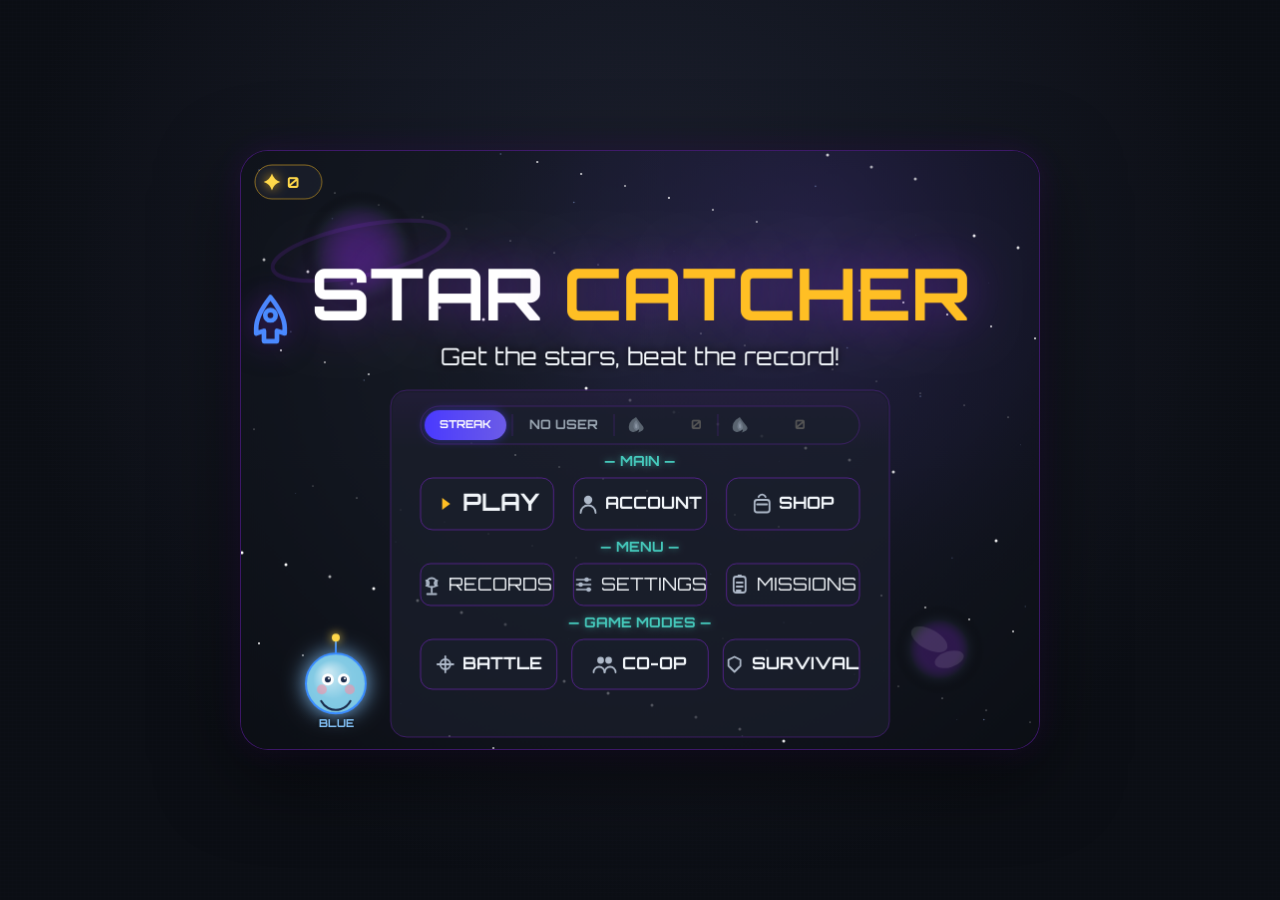
==== commit e15a09f8: "Adding and updating new missions" ====
--- a/star-catcher-TEST.html
+++ b/star-catcher-TEST.html
@@ -2674,6 +2674,9 @@
             all[`${username}__stars`] = getStars(username) + n;
             saveAllRecords(all);
             _starCountCache = null;
+            // Feed the daily `stars_earned` missions: every star banked
+            // today counts toward the running total shown on the cards.
+            recordMissionEvent('stars_earned', n);
         }
 
         // Returns false when the balance is too low (nothing is deducted).
@@ -2773,6 +2776,9 @@
             shop.owned.push(skinId);
             shop.equipped = skinId;
             saveUserShop(currentUser, shop);
+            // Buying a skin auto-equips it, so it also feeds the daily
+            // `equip_skin` mission.
+            recordMissionEvent('equipped_skin');
             return true;
         }
 
@@ -2782,6 +2788,8 @@
             if (!shop.owned.includes(skinId)) return false;
             shop.equipped = skinId;
             saveUserShop(currentUser, shop);
+            // Feed the daily `equip_skin` mission.
+            recordMissionEvent('equipped_skin');
             return true;
         }
 
@@ -2830,20 +2838,67 @@
         // per account: a yellow/orange manual-claim "daily streak"
         // and a red/burgundy auto-bumped "super streak" earned by
         // completing all of today's 3 missions.
+        // 20-star fee to shuffle today's missions into a brand-new set.
+        // MISSION_POOL_VERSION marks which pool a saved record was rolled
+        // from, so a game update that changes the pool swaps existing
+        // players' missions over exactly once (see refreshMissionsForUser).
+        const MISSION_REROLL_COST = 20;
+        const MISSION_POOL_VERSION = 1;
+
+        // The daily mission pool, covering every mode and system in the
+        // current build: Classic, Survival, Battle, BOSS FIGHT, CO-OP, the
+        // star currency, the skin shop and Settings. Each `type` is handled
+        // by recordMissionEvent / recheckMissionCompletion AND gets its own
+        // live progress subtitle in drawMissionsScreen.
         const MISSION_POOL = [
-            { id: 'catch5', label: 'Catch 5 stars in Classic', target: 5, type: 'classic_score' },
+            // ----- Classic -----
             { id: 'catch10', label: 'Catch 10 stars in Classic', target: 10, type: 'classic_score' },
-            { id: 'catch15', label: 'Catch 15 stars in Classic', target: 15, type: 'classic_score' },
-            { id: 'survive20', label: 'Survive 20s in Survival', target: 20, type: 'survival_time' },
+            { id: 'catch20', label: 'Catch 20 stars in Classic', target: 20, type: 'classic_score' },
+            { id: 'catch30', label: 'Catch 30 stars in Classic', target: 30, type: 'classic_score' },
+            { id: 'no_death_classic', label: 'Finish Classic with all 3 lives', type: 'no_death_run' },
+
+            // ----- Survival -----
             { id: 'survive30', label: 'Survive 30s in Survival', target: 30, type: 'survival_time' },
             { id: 'survive45', label: 'Survive 45s in Survival', target: 45, type: 'survival_time' },
-            { id: 'battle_kill_5', label: 'Destroy 5 enemies in Battle', target: 5, type: 'battle_kills' },
-            { id: 'battle_kill_15', label: 'Destroy 15 enemies in Battle', target: 15, type: 'battle_kills' },
-            { id: 'visit_set', label: 'Visit Settings today', type: 'visit_settings' },
-            { id: 'toggle_set', label: 'Toggle a setting today', type: 'toggle_setting' },
-            { id: 'both_modes', label: 'Play both Classic + Survival', type: 'both_modes' },
-            { id: 'all_modes', label: 'Play Classic, Survival and Battle today', type: 'all_modes' }
+            { id: 'survive60', label: 'Survive 1 minute in Survival', target: 60, type: 'survival_time' },
+
+            // ----- Battle -----
+            { id: 'battle_kill_10', label: 'Destroy 10 enemies in Battle', target: 10, type: 'battle_kills' },
+            { id: 'battle_kill_20', label: 'Destroy 20 enemies in Battle', target: 20, type: 'battle_kills' },
+            { id: 'battle_no_damage', label: 'Finish Battle without damage', type: 'battle_no_damage_run' },
+            { id: 'battle_normal_hard', label: 'Battle on Normal or Hard', type: 'battle_normal_hard' },
+
+            // ----- BOSS FIGHT -----
+            { id: 'boss_defeat', label: 'Defeat the BOSS FIGHT king', type: 'boss_defeated', mode: 'boss' },
+            { id: 'boss_score_1500', label: 'Reach 1500 score in BOSS FIGHT', target: 1500, type: 'boss_score', mode: 'boss' },
+
+            // ----- CO-OP -----
+            { id: 'coop_score_10', label: 'Reach 10 points in CO-OP', target: 10, type: 'coop_score' },
+            { id: 'coop_score_25', label: 'Reach 25 points in CO-OP', target: 25, type: 'coop_score' },
+            { id: 'play_coop', label: 'Play a CO-OP run today', type: 'coop_played' },
+
+            // ----- Stars + Shop -----
+            { id: 'earn_stars_150', label: 'Earn 150 stars today', target: 150, type: 'stars_earned' },
+            { id: 'earn_stars_400', label: 'Earn 400 stars today', target: 400, type: 'stars_earned' },
+            { id: 'equip_a_skin', label: 'Equip a skin in the Shop', type: 'equip_skin' },
+
+            // ----- Settings -----
+            { id: 'visit_settings', label: 'Visit Settings today', type: 'visit_settings' },
+            { id: 'toggle_setting', label: 'Toggle a setting today', type: 'toggle_setting' },
+
+            // ----- Multi-mode -----
+            { id: 'both_modes', label: 'Play Classic and Survival today', type: 'both_modes' },
+            { id: 'all_modes', label: 'Play Classic, Survival and Battle today', type: 'all_modes' },
+            { id: 'four_modes', label: 'Play 4 different modes today', type: 'four_modes' }
         ];
+
+        // Missions that need BOSS FIGHT are only offered once the mode is
+        // unlocked (three record achievements), so a locked player never
+        // draws an impossible mission for the day.
+        function eligibleMissionPool() {
+            const bossUnlocked = isBossFightUnlocked();
+            return MISSION_POOL.filter(s => bossUnlocked || s.mode !== 'boss');
+        }
 
         // Deterministic seed from a YYYY-MM-DD string. Every player sees
         // the same 3 missions on a given calendar day so friends can
@@ -2865,13 +2920,50 @@
 
         function generateDailyMissions(todayKey) {
             const seed = dailySeedForToday(todayKey);
-            const pool = MISSION_POOL.slice();
+            const pool = eligibleMissionPool().slice();
             const picked = [];
             for (let i = 0; i < 3 && pool.length > 0; i++) {
                 const idx = (seed * (i + 7) + Math.floor(seed / 13)) % pool.length;
                 picked.push(pool.splice(idx, 1)[0]);
             }
             return picked;
+        }
+
+        // Shuffles today's 3 missions into a brand-new random set in
+        // exchange for MISSION_REROLL_COST stars. The deterministic daily
+        // seed is deliberately NOT reused — a reroll is a random re-pick,
+        // so the stars buy real variety beyond the shared set of the day.
+        // Completion of the replaced missions is dropped, but the tracked
+        // daily progress (scores, modes played, stars earned) is kept
+        // because the fresh set may reuse the same trackers.
+        function rerollDailyMissions() {
+            if (!currentUser) return false;
+            if (!spendStars(currentUser, MISSION_REROLL_COST)) return false;
+            const m = refreshMissionsForUser(currentUser);
+            // Random pick of 3 distinct missions, retrying a few times so
+            // the player almost never pays to receive the same set back.
+            let picked = [];
+            for (let attempt = 0; attempt < 6; attempt++) {
+                const pool = eligibleMissionPool().slice();
+                picked = [];
+                for (let i = 0; i < 3 && pool.length > 0; i++) {
+                    picked.push(pool.splice(Math.floor(Math.random() * pool.length), 1)[0]);
+                }
+                const sameSet = picked.length === m.missionsForDay.length &&
+                    picked.every((p, i) => p.id === m.missionsForDay[i].id);
+                if (!sameSet) break;
+            }
+            m.missionsForDay = picked;
+            m.missionsCompleted = {};
+            // The SUPER CLAIM! button relocks until the new set is done
+            // (an already-collected super claim for today stays claimed).
+            m._lastAllCompleteDayKey = null;
+            recheckMissionCompletion(m);
+            // If the fresh set is already fully satisfied by today's
+            // progress, unlock the super claim immediately.
+            maybeAdvanceSuperStreak(m);
+            saveUserMissions(currentUser, m);
+            return true;
         }
 
         // Idempotent per day. Resets to 1 if a day was skipped, grows
@@ -2990,6 +3082,32 @@
                 if (typeof value === 'number' && value > m.bestBattleKillsToday) {
                     m.bestBattleKillsToday = value;
                 }
+                // A Battle run keeps the difficulty chosen in the picker
+                // on the module-level battleDifficulty; Normal and Hard
+                // runs fuel the `battle_normal_hard` daily mission.
+                if (battleDifficulty === 'normal' || battleDifficulty === 'hard') {
+                    m.battleNormalOrHardToday = true;
+                }
+            } else if (eventType === 'finished_boss') {
+                // `value` is the BOSS FIGHT score (kills * 100, plus the
+                // 2000 victory bonus when the king falls).
+                m.modesPlayedToday.boss = true;
+                if (typeof value === 'number' && value > m.bestBossScoreToday) {
+                    m.bestBossScoreToday = value;
+                }
+                if (bossDefeated) m.bossDefeatedToday = true;
+            } else if (eventType === 'finished_coop') {
+                // `value` is the CO-OP score (1 per star + 2 per kill).
+                m.modesPlayedToday.coop = true;
+                if (typeof value === 'number' && value > m.bestCoopScoreToday) {
+                    m.bestCoopScoreToday = value;
+                }
+            } else if (eventType === 'stars_earned') {
+                // Cumulative stars banked today — every mode's shop payout
+                // funnels through addStarsToUser.
+                m.starsEarnedToday = (m.starsEarnedToday || 0) + (typeof value === 'number' ? value : 0);
+            } else if (eventType === 'equipped_skin') {
+                m.skinsEquippedToday = (m.skinsEquippedToday || 0) + 1;
             } else if (eventType === 'visited_settings') {
                 m.settingsVisitedToday = true;
             } else if (eventType === 'toggled_setting') {
@@ -3029,14 +3147,24 @@
                 missionsForDay: [],
                 missionsCompleted: {},
                 _lastAllCompleteDayKey: null,
-                modesPlayedToday: { classic: false, survival: false, battle: false },
+                // 0 = legacy save (missionPoolVersion was added later);
+                // refreshMissionsForUser upgrades it to MISSION_POOL_VERSION
+                // and, when the pool changed, swaps today's missions once.
+                missionPoolVersion: 0,
+                modesPlayedToday: { classic: false, survival: false, battle: false, boss: false, coop: false },
                 settingsVisitedToday: false,
                 settingsToggledCountToday: 0,
                 bestClassicScoreToday: 0,
                 bestSurvivalTimeToday: 0,
                 bestBattleKillsToday: 0,
+                bestCoopScoreToday: 0,
+                bestBossScoreToday: 0,
                 noDeathClassicToday: false,
-                noDamageBattleToday: false
+                noDamageBattleToday: false,
+                bossDefeatedToday: false,
+                battleNormalOrHardToday: false,
+                starsEarnedToday: 0,
+                skinsEquippedToday: 0
             };
         }
 
@@ -3077,14 +3205,31 @@
                     case 'no_death_run': done = m.noDeathClassicToday; break;
                     case 'battle_kills': done = m.bestBattleKillsToday >= mission.target; break;
                     case 'battle_no_damage_run': done = !!(m.noDamageBattleToday && m.bestBattleKillsToday >= 1); break;
+                    case 'battle_normal_hard': done = m.battleNormalOrHardToday; break;
+                    case 'boss_defeated': done = m.bossDefeatedToday; break;
+                    case 'boss_score': done = m.bestBossScoreToday >= mission.target; break;
+                    case 'coop_score': done = m.bestCoopScoreToday >= mission.target; break;
+                    case 'coop_played': done = !!m.modesPlayedToday.coop; break;
+                    case 'stars_earned': done = m.starsEarnedToday >= mission.target; break;
+                    case 'equip_skin': done = m.skinsEquippedToday >= 1; break;
                     case 'visit_settings': done = m.settingsVisitedToday; break;
                     case 'toggle_setting': done = (m.settingsToggledCountToday || 0) >= 1; break;
                     case 'both_modes': done = !!(m.modesPlayedToday.classic && m.modesPlayedToday.survival); break;
-                    // `all_modes` is in MISSION_POOL but was never handled
-                    // here, so a day containing it could NEVER be marked
-                    // complete — the SUPER CLAIM button stayed locked and
-                    // the super streak could not advance on those days.
+                    // `all_modes` / `four_modes` count how many distinct
+                    // modes were played today (the build has five now:
+                    // Classic, Survival, Battle, BOSS FIGHT and CO-OP).
                     case 'all_modes': done = !!(m.modesPlayedToday.classic && m.modesPlayedToday.survival && m.modesPlayedToday.battle); break;
+                    case 'four_modes': {
+                        const played = [
+                            m.modesPlayedToday.classic,
+                            m.modesPlayedToday.survival,
+                            m.modesPlayedToday.battle,
+                            m.modesPlayedToday.boss,
+                            m.modesPlayedToday.coop
+                        ].filter(Boolean).length;
+                        done = played >= 4;
+                        break;
+                    }
                 }
                 m.missionsCompleted[mission.id] = done;
             }
@@ -3097,16 +3242,23 @@
                 m.currentDayKey = today;
                 m.missionsForDay = generateDailyMissions(today);
                 m.missionsCompleted = {};
-                m.modesPlayedToday = { classic: false, survival: false, battle: false };
+                m.modesPlayedToday = { classic: false, survival: false, battle: false, boss: false, coop: false };
                 m.settingsVisitedToday = false;
                 m.settingsToggledCountToday = 0;
                 m.bestClassicScoreToday = 0;
                 m.bestSurvivalTimeToday = 0;
                 m.bestBattleKillsToday = 0;
+                m.bestCoopScoreToday = 0;
+                m.bestBossScoreToday = 0;
                 m.noDeathClassicToday = false;
                 m.noDamageBattleToday = false;
+                m.bossDefeatedToday = false;
+                m.battleNormalOrHardToday = false;
+                m.starsEarnedToday = 0;
+                m.skinsEquippedToday = 0;
                 m._lastAllCompleteDayKey = null;
                 m.superClaimedDate = null;
+                m.missionPoolVersion = MISSION_POOL_VERSION;
                 // Streak honesty: a new day started, so if the last claim
                 // was NOT yesterday (claiming today is already covered by
                 // the `=== today` guard inside the claim functions), the
@@ -3121,6 +3273,26 @@
                 if (!(m.lastSuperClaimDate && isYesterday(m.lastSuperClaimDate, today))) {
                     m.superStreakCount = 0;
                 }
+            } else if (m.missionPoolVersion !== MISSION_POOL_VERSION) {
+                // The mission pool changed in a game update: swap today's
+                // missions for the new set exactly once, WITHOUT treating
+                // this as a new day — streaks, Settings visits and all the
+                // tracked daily progress (scores, modes, stars earned)
+                // stay intact.
+                m.missionsForDay = generateDailyMissions(today);
+                m.missionsCompleted = {};
+                m.missionPoolVersion = MISSION_POOL_VERSION;
+                m._lastAllCompleteDayKey = null;
+                // Legacy saves kept the old 3-mode shape of modesPlayedToday
+                // (no boss / coop keys); normalize it to the full 5-mode
+                // object so every mission check reads consistent flags.
+                m.modesPlayedToday = {
+                    classic: m.modesPlayedToday.classic || false,
+                    survival: m.modesPlayedToday.survival || false,
+                    battle: m.modesPlayedToday.battle || false,
+                    boss: false,
+                    coop: false
+                };
             }
             recheckMissionCompletion(m);
             const all = getAllRecords();
@@ -3187,6 +3359,20 @@
             ctx.fillStyle = '#9cd3ff';
             const dateStr = new Date().toLocaleDateString('en-US', { weekday: 'long', month: 'short', day: 'numeric' });
             drawIconLabelCenter('calendar', dateStr, canvas.width / 2, 92, '13px Orbitron, sans-serif', '#9cd3ff', '#9cd3ff', 14);
+
+            // Star balance pill (top-right): the NEW MISSIONS reroll button
+            // charges MISSION_REROLL_COST stars, so showing the live balance
+            // lets the player see at a glance whether they can afford it.
+            const balW2 = 150, balH2 = 26;
+            const balX2 = canvas.width - 20 - balW2, balY2 = 66;
+            ctx.fillStyle = 'rgba(26, 31, 44, 0.80)';
+            ctx.strokeStyle = 'rgba(255, 191, 36, 0.5)';
+            ctx.lineWidth = 1;
+            ctx.beginPath();
+            ctx.roundRect(balX2, balY2, balW2, balH2, 13);
+            ctx.fill();
+            ctx.stroke();
+            drawIconLabelCenter('star', getStarCountCached().toLocaleString('en-US') + ' stars', balX2 + balW2 / 2, balY2 + balH2 / 2, 'bold 12px Orbitron, sans-serif', '#ffd84a', '#ffd84a', 14);
 
             // Streak panel
             const streakY = 125, streakH = 110, streakW = 360;
@@ -3323,6 +3509,38 @@
             ctx.fillStyle = '#f1f5f9';
             ctx.fillText("TODAY'S MISSIONS", canvas.width / 2, missionsY - 18);
 
+            // ----- Reroll button: swap today's 3 missions for a brand-new
+            // random set in exchange for MISSION_REROLL_COST stars. Gold
+            // glass button while the balance can afford it, a dim grey
+            // LOCKED pill otherwise. The click target is registered at the
+            // bottom of the screen (menuButtons is rebuilt there), using
+            // the same pattern as bossNavArrowRect.
+            let rerollRect = null;
+            {
+                const rerollW = 205, rerollH = 30;
+                const rerollX = canvas.width - 20 - rerollW;
+                const rerollY = missionsY - 18 - rerollH / 2;
+                const canReroll = getStarCountCached() >= MISSION_REROLL_COST;
+                const rerollLabel = 'NEW MISSIONS \u00b7 ' + MISSION_REROLL_COST;
+                if (canReroll) {
+                    drawGlassButton(rerollX, rerollY, rerollW, rerollH, 10, rerollLabel, 'bold 12px Orbitron, sans-serif', {
+                        icon: 'star',
+                        isPrimary: true,
+                        hoverStrength: hoverFor('rerollMissions')
+                    });
+                    rerollRect = { x: rerollX, y: rerollY, w: rerollW, h: rerollH };
+                } else {
+                    ctx.fillStyle = 'rgba(42, 42, 58, 0.90)';
+                    ctx.strokeStyle = 'rgba(150, 150, 160, 0.30)';
+                    ctx.lineWidth = 1.5;
+                    ctx.beginPath();
+                    ctx.roundRect(rerollX, rerollY, rerollW, rerollH, 10);
+                    ctx.fill();
+                    ctx.stroke();
+                    drawIconLabelCenter('lock', rerollLabel, rerollX + rerollW / 2, rerollY + rerollH / 2, 'bold 12px Orbitron, sans-serif', '#8b8fa0', '#8b8fa0', 13);
+                }
+            }
+
             // Hit rect for the → arrow button drawn beside the first daily
             // mission card (null until the cards render below).
             let bossNavArrowRect = null;
@@ -3360,20 +3578,50 @@
 
                     ctx.font = '11px Orbitron, sans-serif';
                     ctx.fillStyle = done ? '#a2e6a2' : '#88aaff';
+                    // Every mission type in MISSION_POOL gets a live
+                    // progress subtitle here (see the comment on the pool).
                     let progressText = '';
                     if (mission.type === 'classic_score') {
                         progressText = `Best today: ${m.bestClassicScoreToday} / ${mission.target} stars`;
                     } else if (mission.type === 'survival_time') {
                         progressText = `Best today: ${m.bestSurvivalTimeToday}s / ${mission.target}s`;
                     } else if (mission.type === 'no_death_run') {
-                        progressText = m.noDeathClassicToday ? 'No-death run complete!' : 'Survive Classic with all 3 lives';
+                        progressText = m.noDeathClassicToday ? 'No-death Classic run complete!' : 'Keep all 3 lives in Classic';
+                    } else if (mission.type === 'battle_kills') {
+                        progressText = `Kills today: ${m.bestBattleKillsToday} / ${mission.target}`;
+                    } else if (mission.type === 'battle_no_damage_run') {
+                        progressText = m.noDamageBattleToday
+                            ? 'Flawless Battle run complete!'
+                            : `Finish Battle without damage (kills: ${m.bestBattleKillsToday})`;
+                    } else if (mission.type === 'battle_normal_hard') {
+                        progressText = m.battleNormalOrHardToday
+                            ? 'Played Battle on Normal or Hard!'
+                            : 'Pick Normal or Hard in the Battle menu';
+                    } else if (mission.type === 'boss_defeated') {
+                        progressText = m.bossDefeatedToday
+                            ? 'BOSS FIGHT king defeated!'
+                            : 'Defeat the BOSS FIGHT king';
+                    } else if (mission.type === 'boss_score') {
+                        progressText = `Best BOSS score: ${m.bestBossScoreToday} / ${mission.target}`;
+                    } else if (mission.type === 'coop_score') {
+                        progressText = `Best CO-OP points: ${m.bestCoopScoreToday} / ${mission.target}`;
+                    } else if (mission.type === 'coop_played') {
+                        progressText = m.modesPlayedToday.coop ? 'CO-OP run played today!' : 'Play a CO-OP run';
+                    } else if (mission.type === 'stars_earned') {
+                        progressText = `Stars earned today: ${m.starsEarnedToday} / ${mission.target}`;
+                    } else if (mission.type === 'equip_skin') {
+                        progressText = m.skinsEquippedToday
+                            ? 'Skin equipped today!'
+                            : 'Equip a skin in the Shop (any owned skin)';
                     } else if (mission.type === 'visit_settings') {
                         progressText = m.settingsVisitedToday ? 'Visited Settings today' : 'Open the Settings screen';
                     } else if (mission.type === 'toggle_setting') {
-                        progressText = `Toggled ${m.settingsToggledCountToday || 0} time(s)`;
+                        progressText = `Toggled ${m.settingsToggledCountToday || 0} setting(s) today`;
                     } else if (mission.type === 'both_modes') {
-                        const parts = [m.modesPlayedToday.classic ? 'Classic \u2713' : 'Classic',
-                        m.modesPlayedToday.survival ? 'Survival \u2713' : 'Survival'];
+                        const parts = [
+                            m.modesPlayedToday.classic ? 'Classic \u2713' : 'Classic',
+                            m.modesPlayedToday.survival ? 'Survival \u2713' : 'Survival'
+                        ];
                         progressText = parts.join('   \u00b7   ');
                     } else if (mission.type === 'all_modes') {
                         // Mirrors the `all_modes` completion check so the
@@ -3382,6 +3630,17 @@
                             m.modesPlayedToday.classic ? 'Classic \u2713' : 'Classic',
                             m.modesPlayedToday.survival ? 'Survival \u2713' : 'Survival',
                             m.modesPlayedToday.battle ? 'Battle \u2713' : 'Battle'
+                        ];
+                        progressText = parts.join('   \u00b7   ');
+                    } else if (mission.type === 'four_modes') {
+                        // Live status for all five modes — any four ticked
+                        // completes the mission.
+                        const parts = [
+                            m.modesPlayedToday.classic ? 'Classic \u2713' : 'Classic',
+                            m.modesPlayedToday.survival ? 'Survival \u2713' : 'Survival',
+                            m.modesPlayedToday.battle ? 'Battle \u2713' : 'Battle',
+                            m.modesPlayedToday.boss ? 'BOSS \u2713' : 'BOSS',
+                            m.modesPlayedToday.coop ? 'CO-OP \u2713' : 'CO-OP'
                         ];
                         progressText = parts.join('   \u00b7   ');
                     }
@@ -3453,6 +3712,10 @@
 
             // BOSS objectives arrow (only present when the cards drew)
             if (bossNavArrowRect) menuButtons.push({ rect: bossNavArrowRect, action: 'bossObjectives' });
+
+            // Reroll button — registered only while the star balance can
+            // afford it (the locked state is drawn but not clickable).
+            if (rerollRect) menuButtons.push({ rect: rerollRect, action: 'rerollMissions' });
 
             ctx.textAlign = 'left';
             ctx.shadowBlur = 0;
@@ -9799,6 +10062,15 @@
                     break;
                 case 'claimSuperStreak':
                     claimSuperStreak();
+                    break;
+                case 'rerollMissions':
+                    // Shuffle today's missions into a new set for
+                    // MISSION_REROLL_COST stars (see rerollDailyMissions).
+                    if (rerollDailyMissions()) {
+                        playRecordSound();
+                    } else {
+                        playClickSound();
+                    }
                     break;
                 case 'bossObjectives':
                 case 'bossObjectivesMinus':
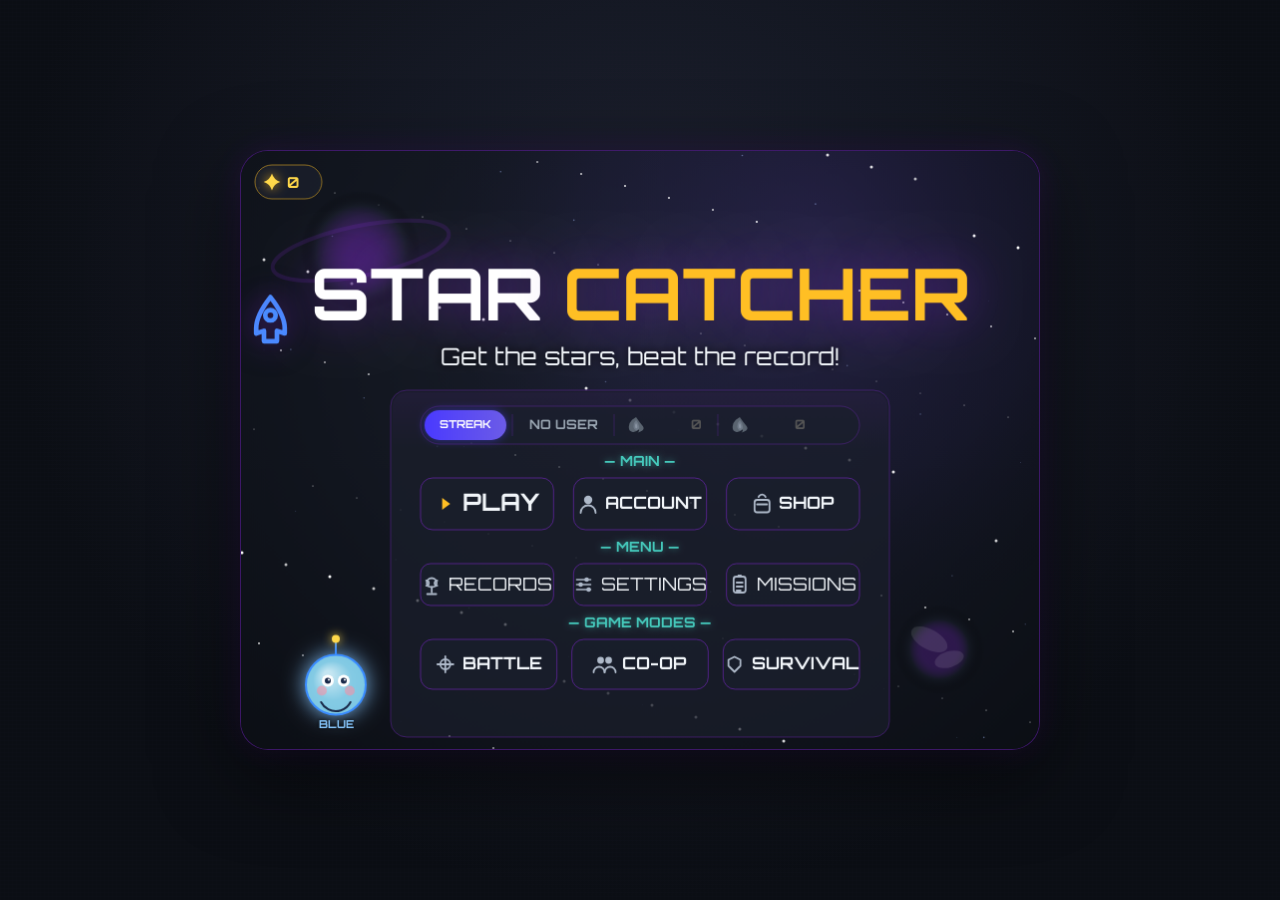
==== commit e7d662ba: "Fixing and adding missions" ====
--- a/star-catcher-TEST.html
+++ b/star-catcher-TEST.html
@@ -2844,6 +2844,10 @@
         // players' missions over exactly once (see refreshMissionsForUser).
         const MISSION_REROLL_COST = 20;
         const MISSION_POOL_VERSION = 1;
+        // Flash feedback after a reroll: drawMissionsScreen briefly rings
+        // the swapped cards gold (NEW) and the untouched ones green (KEPT).
+        const MISSION_FLASH_MS = 1400;
+        let rerollFlash = null;   // { kept: boolean[], replaced: boolean[], startedAt: number }
 
         // The daily mission pool, covering every mode and system in the
         // current build: Classic, Survival, Battle, BOSS FIGHT, CO-OP, the
@@ -2929,33 +2933,48 @@
             return picked;
         }
 
-        // Shuffles today's 3 missions into a brand-new random set in
-        // exchange for MISSION_REROLL_COST stars. The deterministic daily
-        // seed is deliberately NOT reused — a reroll is a random re-pick,
-        // so the stars buy real variety beyond the shared set of the day.
-        // Completion of the replaced missions is dropped, but the tracked
-        // daily progress (scores, modes played, stars earned) is kept
-        // because the fresh set may reuse the same trackers.
+        // Shuffles ONLY the not-yet-completed missions into brand-new
+        // random ones in exchange for MISSION_REROLL_COST stars. Completed
+        // missions keep their slot untouched (and stay completed), so a
+        // reroll never costs the player progress they already earned. The
+        // deterministic daily seed is deliberately NOT reused — a reroll is
+        // a random re-pick, and missions already in today's set are
+        // excluded so the stars always buy real variety.
         function rerollDailyMissions() {
             if (!currentUser) return false;
+            const m = refreshMissionsForUser(currentUser);
+            const current = m.missionsForDay || [];
+            const done = new Set(
+                current.filter(x => m.missionsCompleted && m.missionsCompleted[x.id]).map(x => x.id)
+            );
+            // Nothing left to reroll — every mission is already complete.
+            if (done.size === current.length) return false;
             if (!spendStars(currentUser, MISSION_REROLL_COST)) return false;
-            const m = refreshMissionsForUser(currentUser);
-            // Random pick of 3 distinct missions, retrying a few times so
-            // the player almost never pays to receive the same set back.
-            let picked = [];
-            for (let attempt = 0; attempt < 6; attempt++) {
-                const pool = eligibleMissionPool().slice();
-                picked = [];
-                for (let i = 0; i < 3 && pool.length > 0; i++) {
-                    picked.push(pool.splice(Math.floor(Math.random() * pool.length), 1)[0]);
-                }
-                const sameSet = picked.length === m.missionsForDay.length &&
-                    picked.every((p, i) => p.id === m.missionsForDay[i].id);
-                if (!sameSet) break;
-            }
-            m.missionsForDay = picked;
+            // Completed missions keep their slot; incomplete ones are
+            // replaced with missions not already in today's set.
+            const next = current.map(x => (done.has(x.id) ? x : null));
+            let pool = eligibleMissionPool().filter(s => !current.some(x => x.id === s.id));
+            if (pool.length < next.filter(x => !x).length) {
+                // Pool exhausted after exclusions — fall back to allowing
+                // the missions being replaced back in, but never the kept
+                // (completed) ones.
+                pool = eligibleMissionPool().filter(s => !done.has(s.id));
+            }
+            for (let i = 0; i < next.length; i++) {
+                if (next[i] === null) {
+                    if (pool.length > 0) {
+                        next[i] = pool.splice(Math.floor(Math.random() * pool.length), 1)[0];
+                    } else {
+                        // Pool exhausted (unreachable with the current pool
+                        // size) — keep the original mission rather than
+                        // leaving an empty slot.
+                        next[i] = current[i];
+                    }
+                }
+            }
+            m.missionsForDay = next;
             m.missionsCompleted = {};
-            // The SUPER CLAIM! button relocks until the new set is done
+            // The SUPER CLAIM! button relocks until the (new) set is done
             // (an already-collected super claim for today stays claimed).
             m._lastAllCompleteDayKey = null;
             recheckMissionCompletion(m);
@@ -2963,6 +2982,16 @@
             // progress, unlock the super claim immediately.
             maybeAdvanceSuperStreak(m);
             saveUserMissions(currentUser, m);
+            // Record which slots changed so the Missions screen can flash
+            // the kept (green KEPT) and replaced (gold NEW) cards. The
+            // flags are derived by comparing each slot's mission object, so
+            // even the (theoretical) pool-exhaustion fallback — which keeps
+            // the original mission — correctly counts as kept.
+            rerollFlash = {
+                kept: next.map((x, i) => x === current[i]),
+                replaced: next.map((x, i) => x !== current[i]),
+                startedAt: Date.now()
+            };
             return true;
         }
 
@@ -3133,6 +3162,9 @@
 
         function navigateFromMissionsScreen() {
             gameState = GAME_STATES.MENU;
+            // Drop any in-flight reroll flash so it can't replay over the
+            // menu after the player leaves the Missions screen.
+            rerollFlash = null;
             playClickSound();
         }
 
@@ -3320,6 +3352,11 @@
                 ? refreshMissionsForUser(currentUser)
                 : newMissionsRecord();
 
+            // Self-clear the reroll card-flash once its duration is up.
+            if (rerollFlash && Date.now() - rerollFlash.startedAt >= MISSION_FLASH_MS) {
+                rerollFlash = null;
+            }
+
             ctx.textAlign = 'center';
             ctx.shadowBlur = 30;
             ctx.shadowColor = '#ffd84a';
@@ -3509,10 +3546,12 @@
             ctx.fillStyle = '#f1f5f9';
             ctx.fillText("TODAY'S MISSIONS", canvas.width / 2, missionsY - 18);
 
-            // ----- Reroll button: swap today's 3 missions for a brand-new
-            // random set in exchange for MISSION_REROLL_COST stars. Gold
-            // glass button while the balance can afford it, a dim grey
-            // LOCKED pill otherwise. The click target is registered at the
+            // ----- Reroll button: replaces ONLY the not-yet-completed
+            // missions in exchange for MISSION_REROLL_COST stars; completed
+            // ones keep their slot and stay completed. Gold glass button
+            // while the balance can afford it, a green ALL DONE pill once
+            // everything is complete, and a dim grey LOCKED pill when the
+            // balance is too low. The click target is registered at the
             // bottom of the screen (menuButtons is rebuilt there), using
             // the same pattern as bossNavArrowRect.
             let rerollRect = null;
@@ -3520,9 +3559,29 @@
                 const rerollW = 205, rerollH = 30;
                 const rerollX = canvas.width - 20 - rerollW;
                 const rerollY = missionsY - 18 - rerollH / 2;
-                const canReroll = getStarCountCached() >= MISSION_REROLL_COST;
+                const allMissionsComplete = (m.missionsForDay || []).length > 0 &&
+                    (m.missionsForDay || []).every(x => m.missionsCompleted && m.missionsCompleted[x.id]);
+                const affordable = getStarCountCached() >= MISSION_REROLL_COST;
                 const rerollLabel = 'NEW MISSIONS \u00b7 ' + MISSION_REROLL_COST;
-                if (canReroll) {
+                if (allMissionsComplete) {
+                    // Nothing left to reroll: green confirmed pill, no
+                    // click target.
+                    ctx.shadowBlur = 10;
+                    ctx.shadowColor = 'rgba(120, 255, 120, 0.6)';
+                    ctx.fillStyle = '#1a4a2a';
+                    ctx.strokeStyle = '#66ee88';
+                    ctx.lineWidth = 2;
+                    ctx.beginPath();
+                    ctx.roundRect(rerollX, rerollY, rerollW, rerollH, 10);
+                    ctx.fill();
+                    ctx.shadowBlur = 0;
+                    ctx.stroke();
+                    ctx.font = 'bold 12px Orbitron, sans-serif';
+                    ctx.fillStyle = '#aaffaa';
+                    ctx.textBaseline = 'middle';
+                    ctx.fillText('\u2713 ALL DONE', rerollX + rerollW / 2, rerollY + rerollH / 2);
+                    ctx.textBaseline = 'alphabetic';
+                } else if (affordable) {
                     drawGlassButton(rerollX, rerollY, rerollW, rerollH, 10, rerollLabel, 'bold 12px Orbitron, sans-serif', {
                         icon: 'star',
                         isPrimary: true,
@@ -3645,6 +3704,64 @@
                         progressText = parts.join('   \u00b7   ');
                     }
                     ctx.fillText(progressText, cardX + 62, y + 42);
+
+                    // ----- Reroll flash -----
+                    // Right after a reroll, the swapped cards ring gold with
+                    // a NEW badge and the untouched ones ring green with a
+                    // KEPT badge, fading over MISSION_FLASH_MS. rerollFlash
+                    // self-clears at the top of drawMissionsScreen.
+                    if (rerollFlash && rerollFlash.kept) {
+                        const flElapsed = Date.now() - rerollFlash.startedAt;
+                        const flP = flElapsed / MISSION_FLASH_MS;   // 0..1
+                        // Fade in fast, hold, fade out near the end.
+                        const fade = flP < 0.12 ? flP / 0.12 : (flP > 0.72 ? Math.max(0, (1 - flP) / 0.28) : 1);
+                        const isReplaced = !!rerollFlash.replaced[idx];
+                        ctx.save();
+                        if (isReplaced) {
+                            // Expanding gold ring around the new card.
+                            const ringP = Math.min(1, flElapsed / 900);
+                            ctx.strokeStyle = 'rgba(255, 216, 74, ' + (0.9 * fade * (1 - ringP * 0.45)).toFixed(2) + ')';
+                            ctx.lineWidth = 3;
+                            ctx.beginPath();
+                            ctx.roundRect(cardX - 4 - ringP * 12, y - 4 - ringP * 12, cardW + 8 + ringP * 24, cardH + 8 + ringP * 24, 16);
+                            ctx.stroke();
+                        } else {
+                            // Soft green ring around the kept card.
+                            ctx.strokeStyle = 'rgba(140, 255, 140, ' + (0.7 * fade).toFixed(2) + ')';
+                            ctx.lineWidth = 2.5;
+                            ctx.beginPath();
+                            ctx.roundRect(cardX - 3, y - 3, cardW + 6, cardH + 6, 13);
+                            ctx.stroke();
+                        }
+                        // NEW / KEPT badge (top-right inside the card).
+                        const badgeW = 46, badgeH = 22;
+                        const badgeX = cardX + cardW - badgeW - 10;
+                        const badgeY = y + 8;
+                        ctx.globalAlpha = fade;
+                        if (isReplaced) {
+                            ctx.shadowColor = 'rgba(255, 191, 36, 0.9)';
+                            ctx.shadowBlur = 12;
+                            ctx.fillStyle = '#5a3a08';
+                            ctx.strokeStyle = '#ffd84a';
+                        } else {
+                            ctx.shadowColor = 'rgba(120, 255, 120, 0.7)';
+                            ctx.shadowBlur = 10;
+                            ctx.fillStyle = '#1a4a2a';
+                            ctx.strokeStyle = '#66ee88';
+                        }
+                        ctx.lineWidth = 1.5;
+                        ctx.beginPath();
+                        ctx.roundRect(badgeX, badgeY, badgeW, badgeH, 9);
+                        ctx.fill();
+                        ctx.shadowBlur = 0;
+                        ctx.stroke();
+                        ctx.font = 'bold 11px Orbitron, sans-serif';
+                        ctx.fillStyle = isReplaced ? '#ffd84a' : '#aaffaa';
+                        ctx.textAlign = 'center';
+                        ctx.textBaseline = 'middle';
+                        ctx.fillText(isReplaced ? 'NEW' : 'KEPT', badgeX + badgeW / 2, badgeY + badgeH / 2);
+                        ctx.restore();
+                    }
                 });
 
                 // ----- BOSS objectives access (single → arrow) -----
